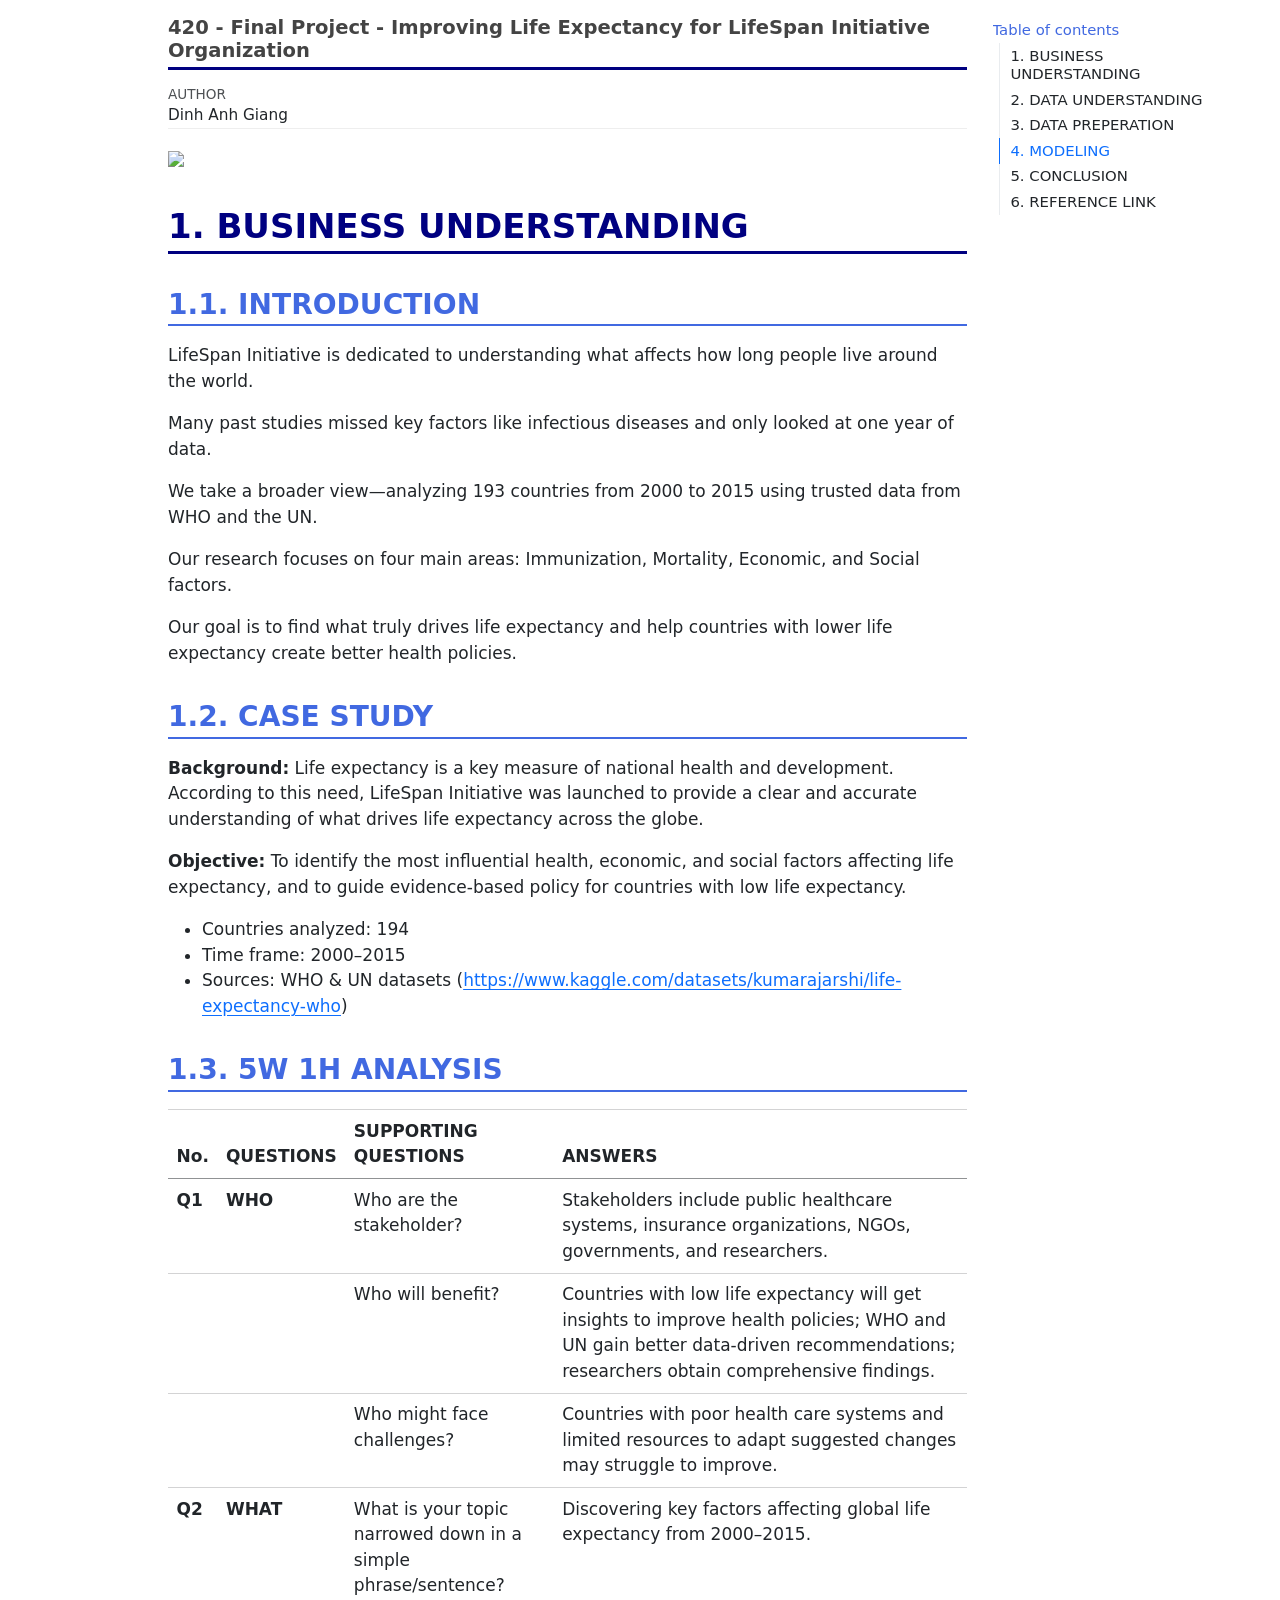
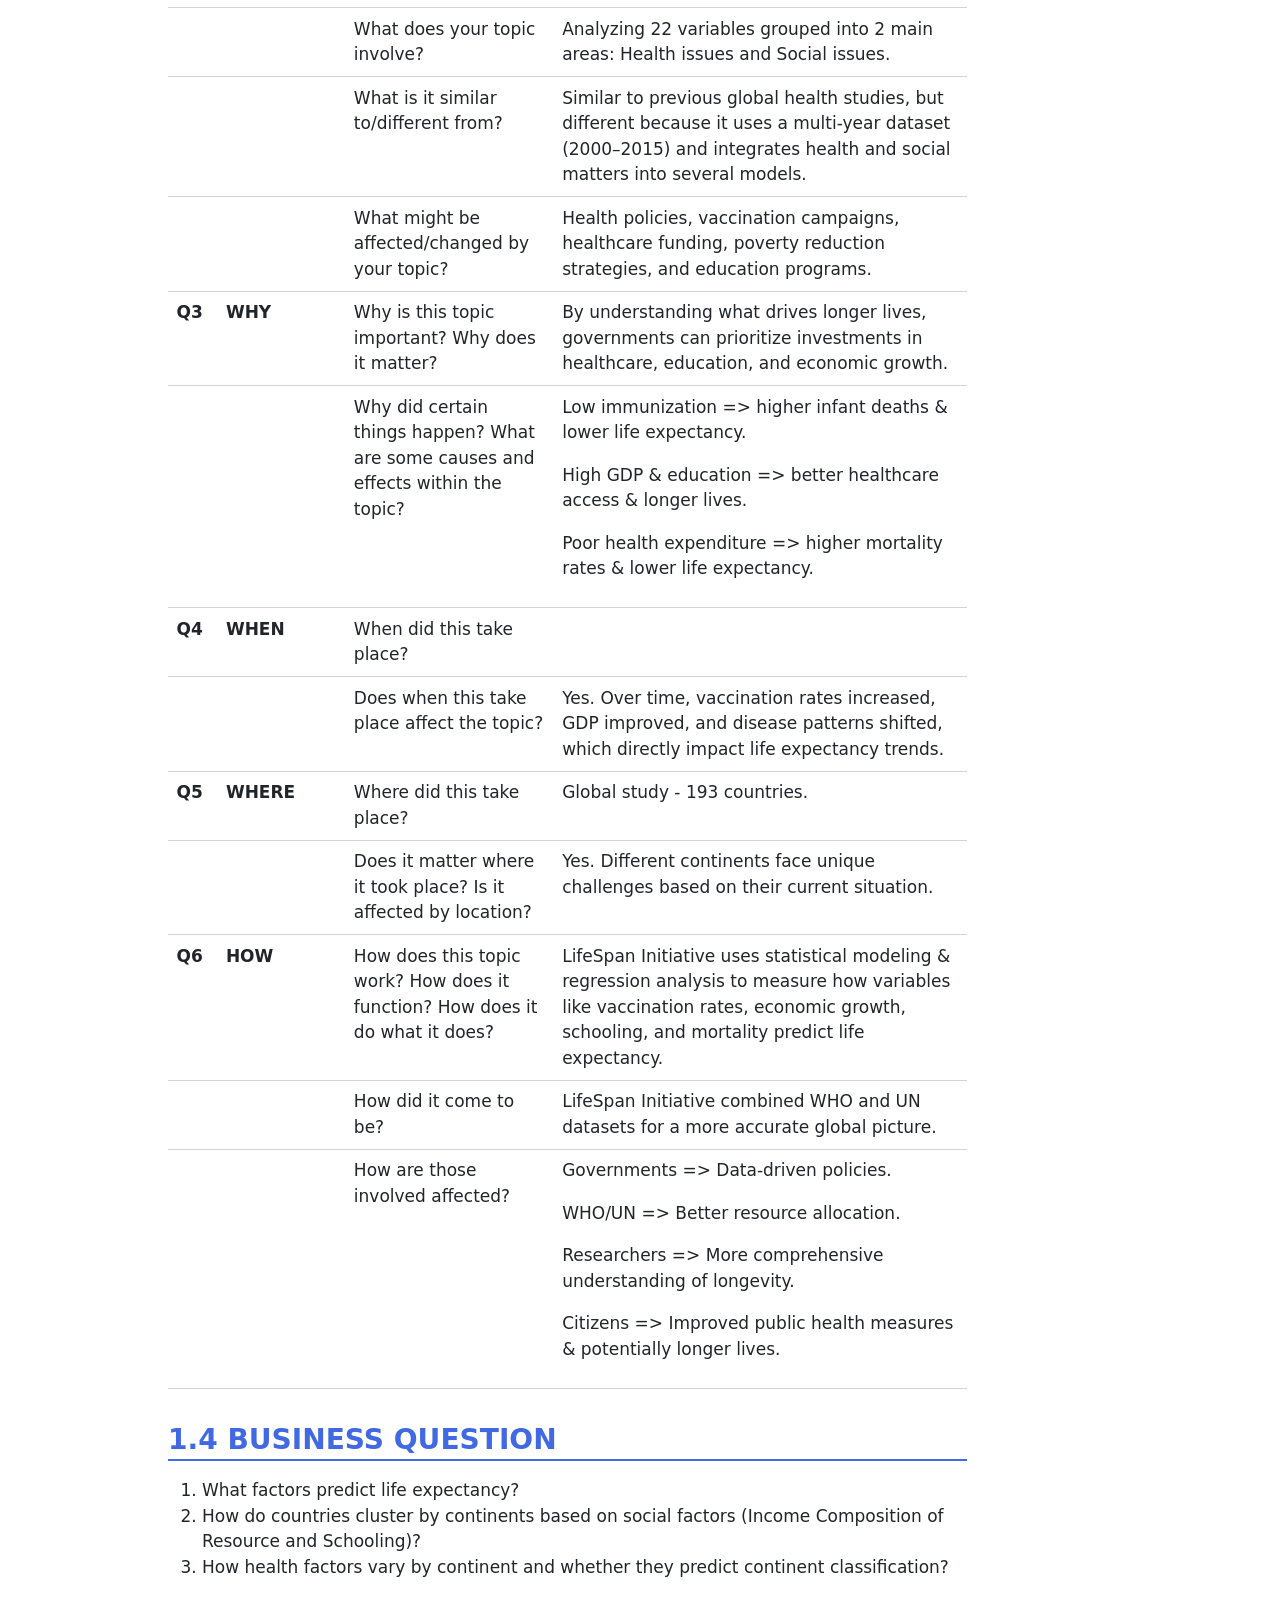
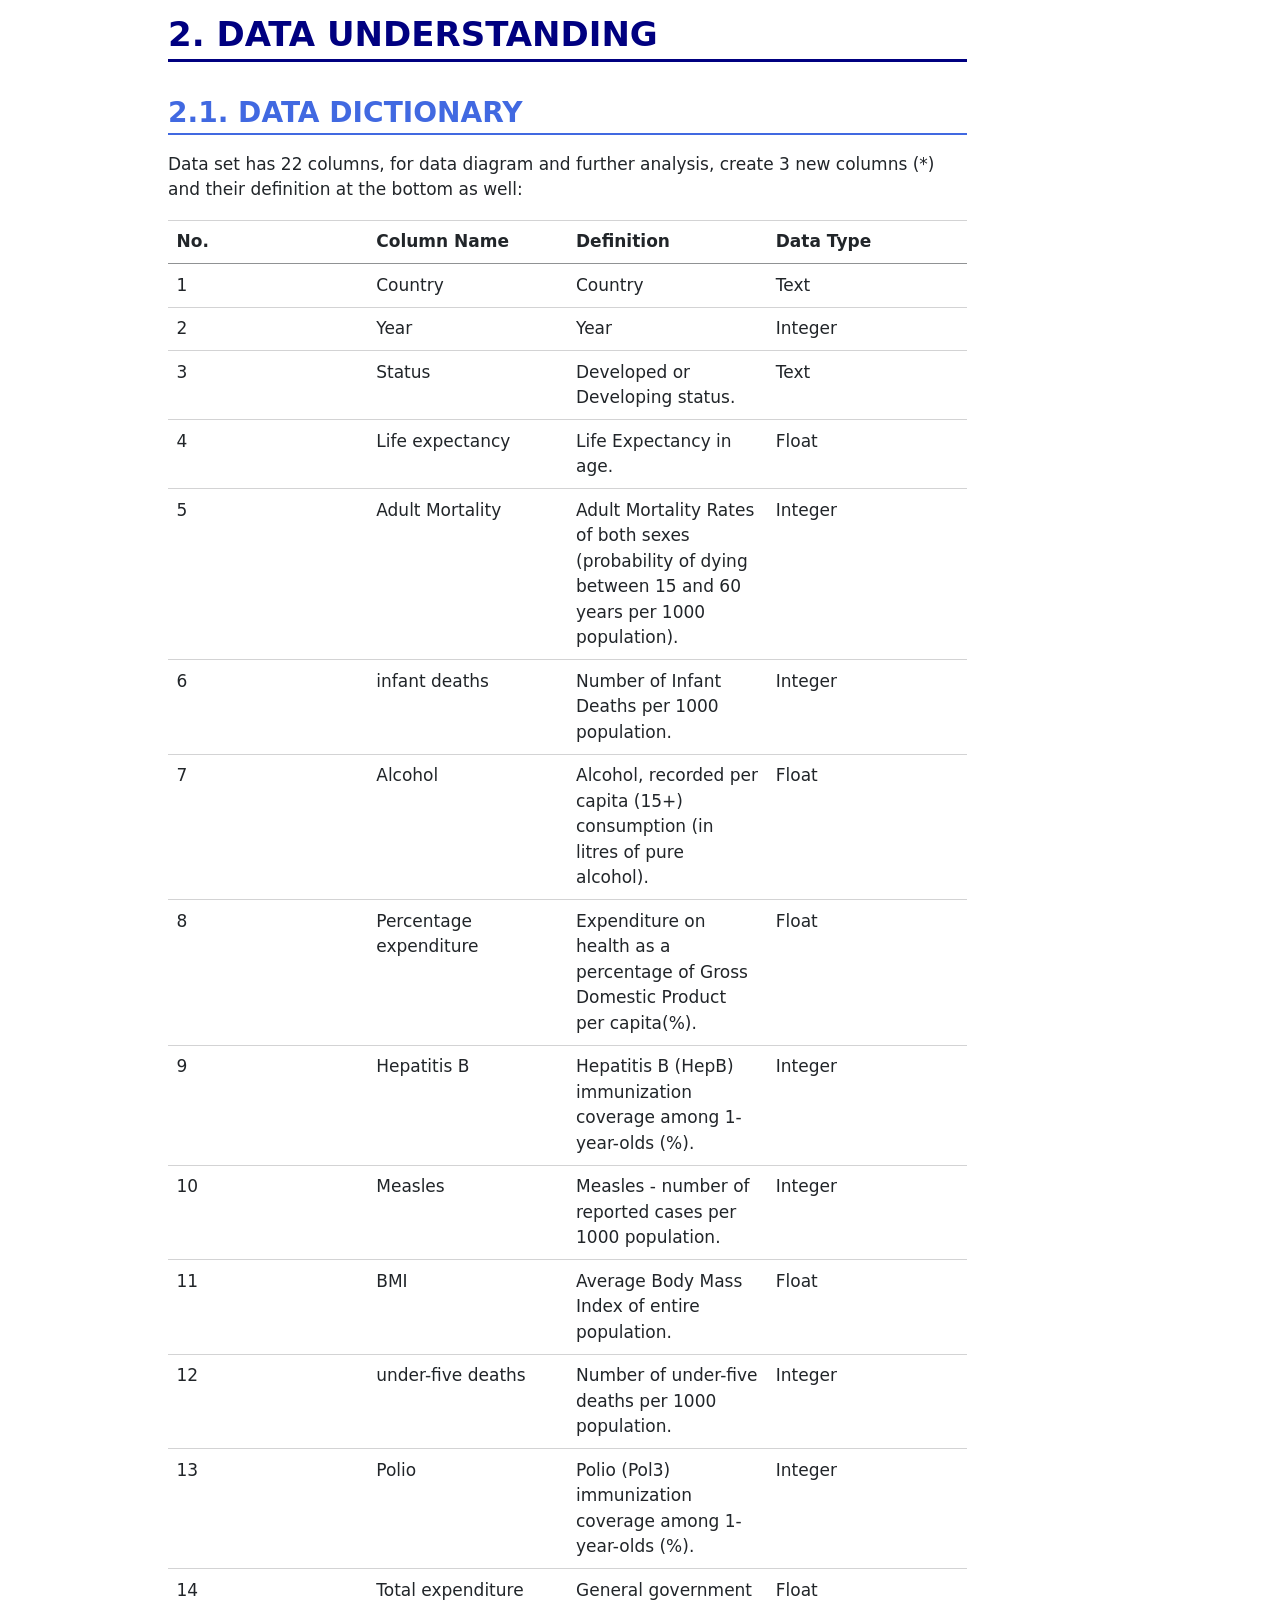
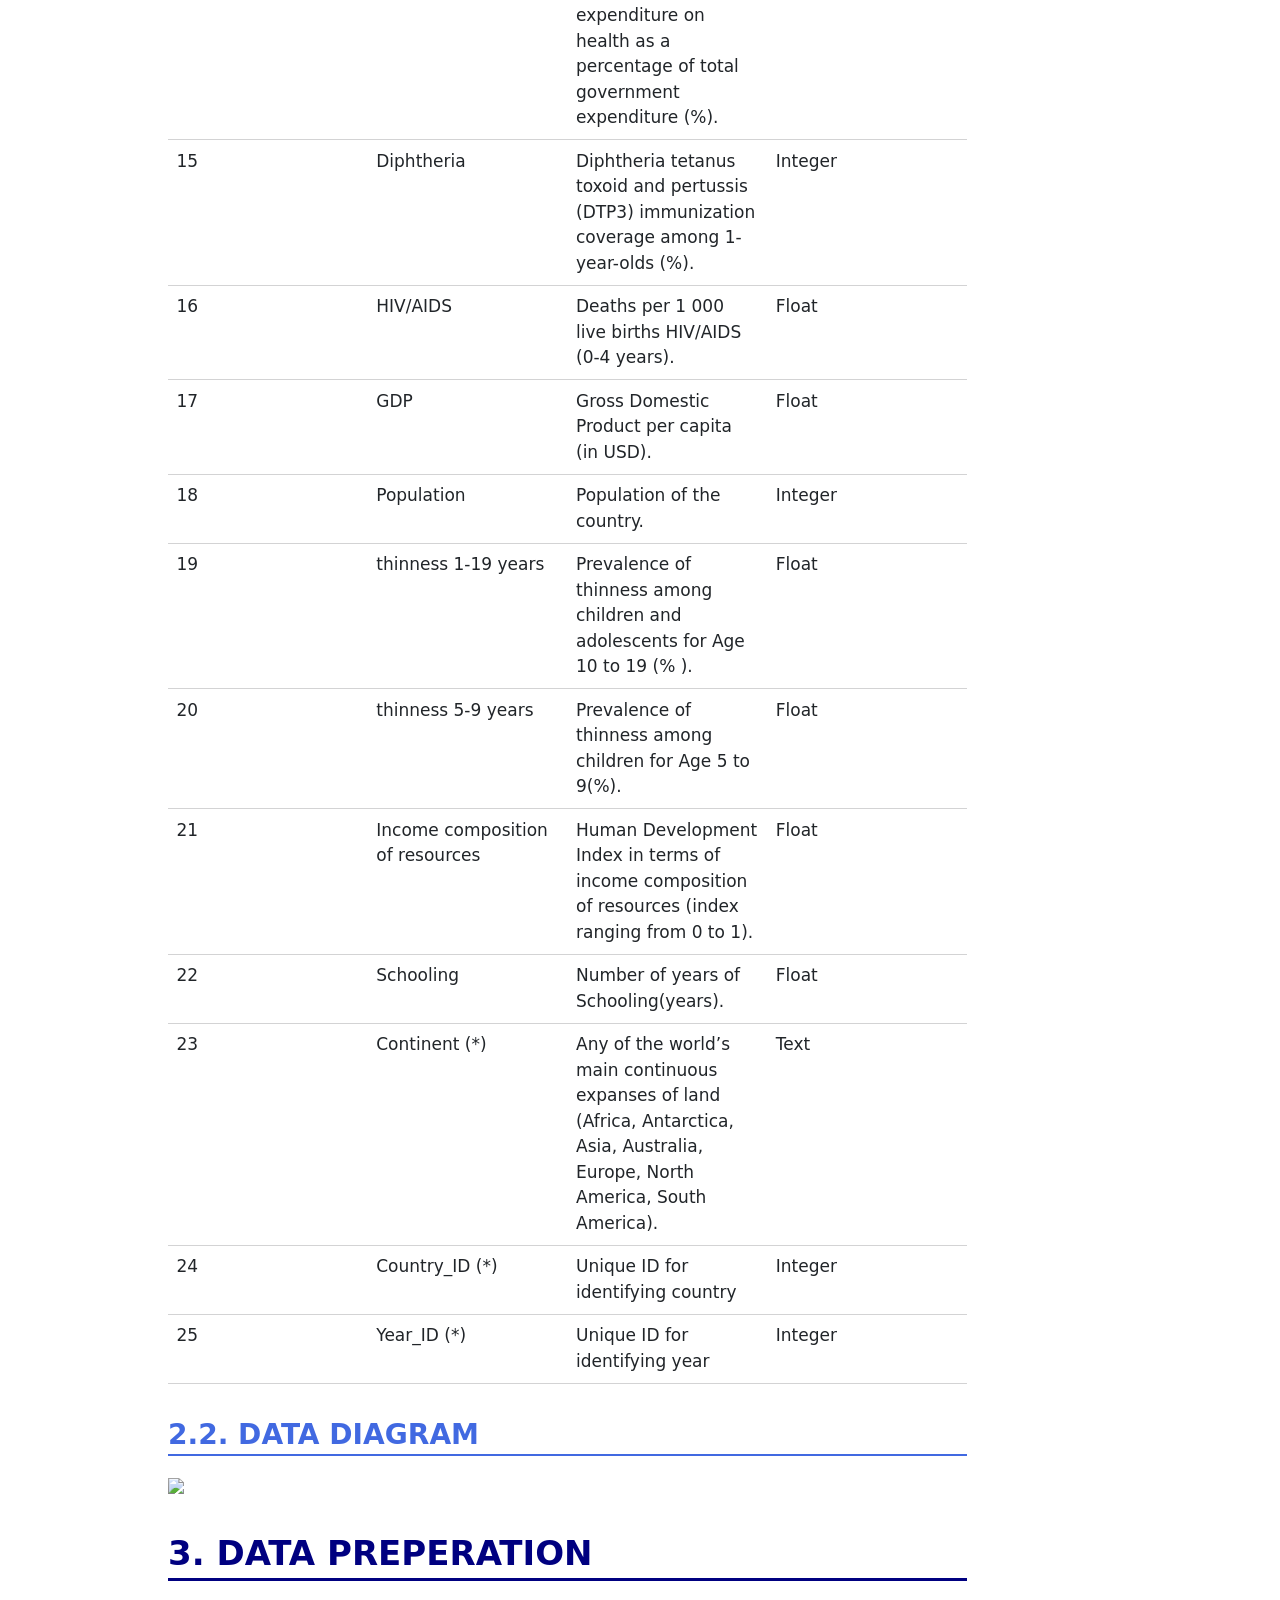
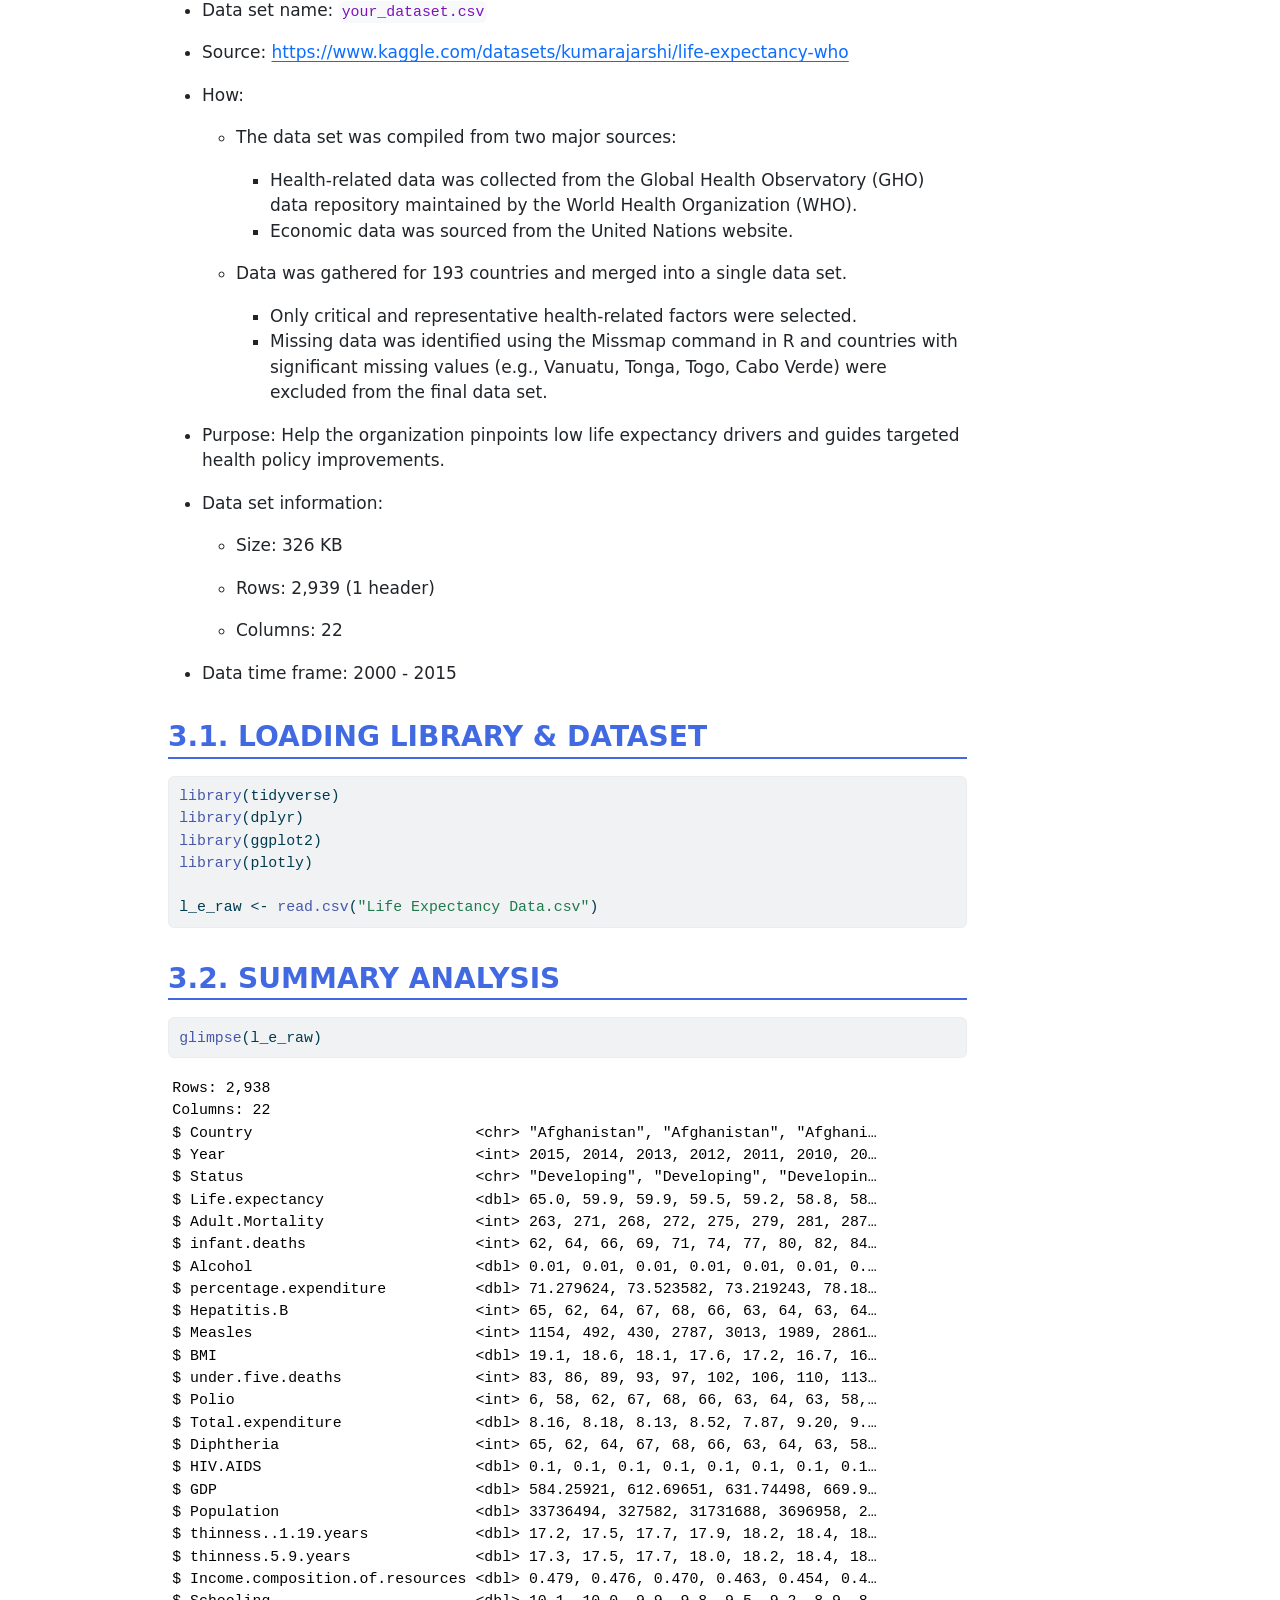
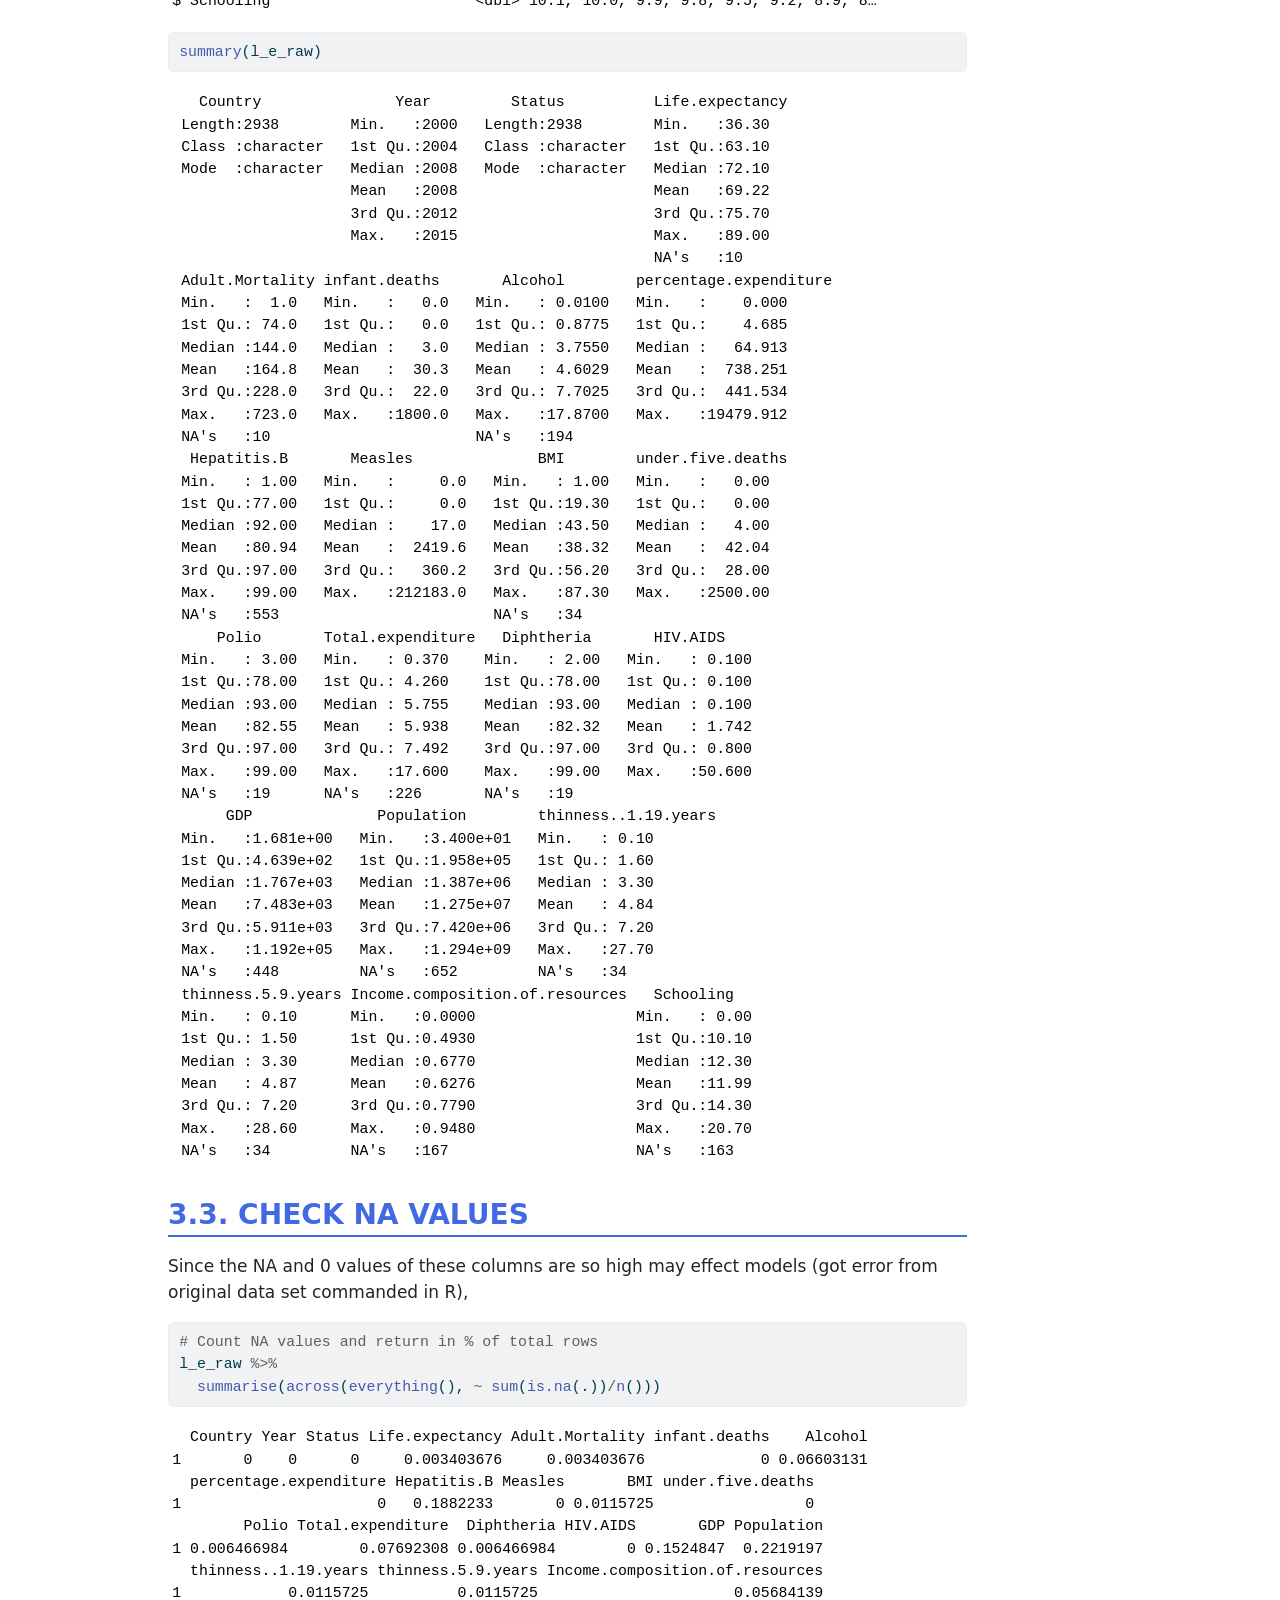
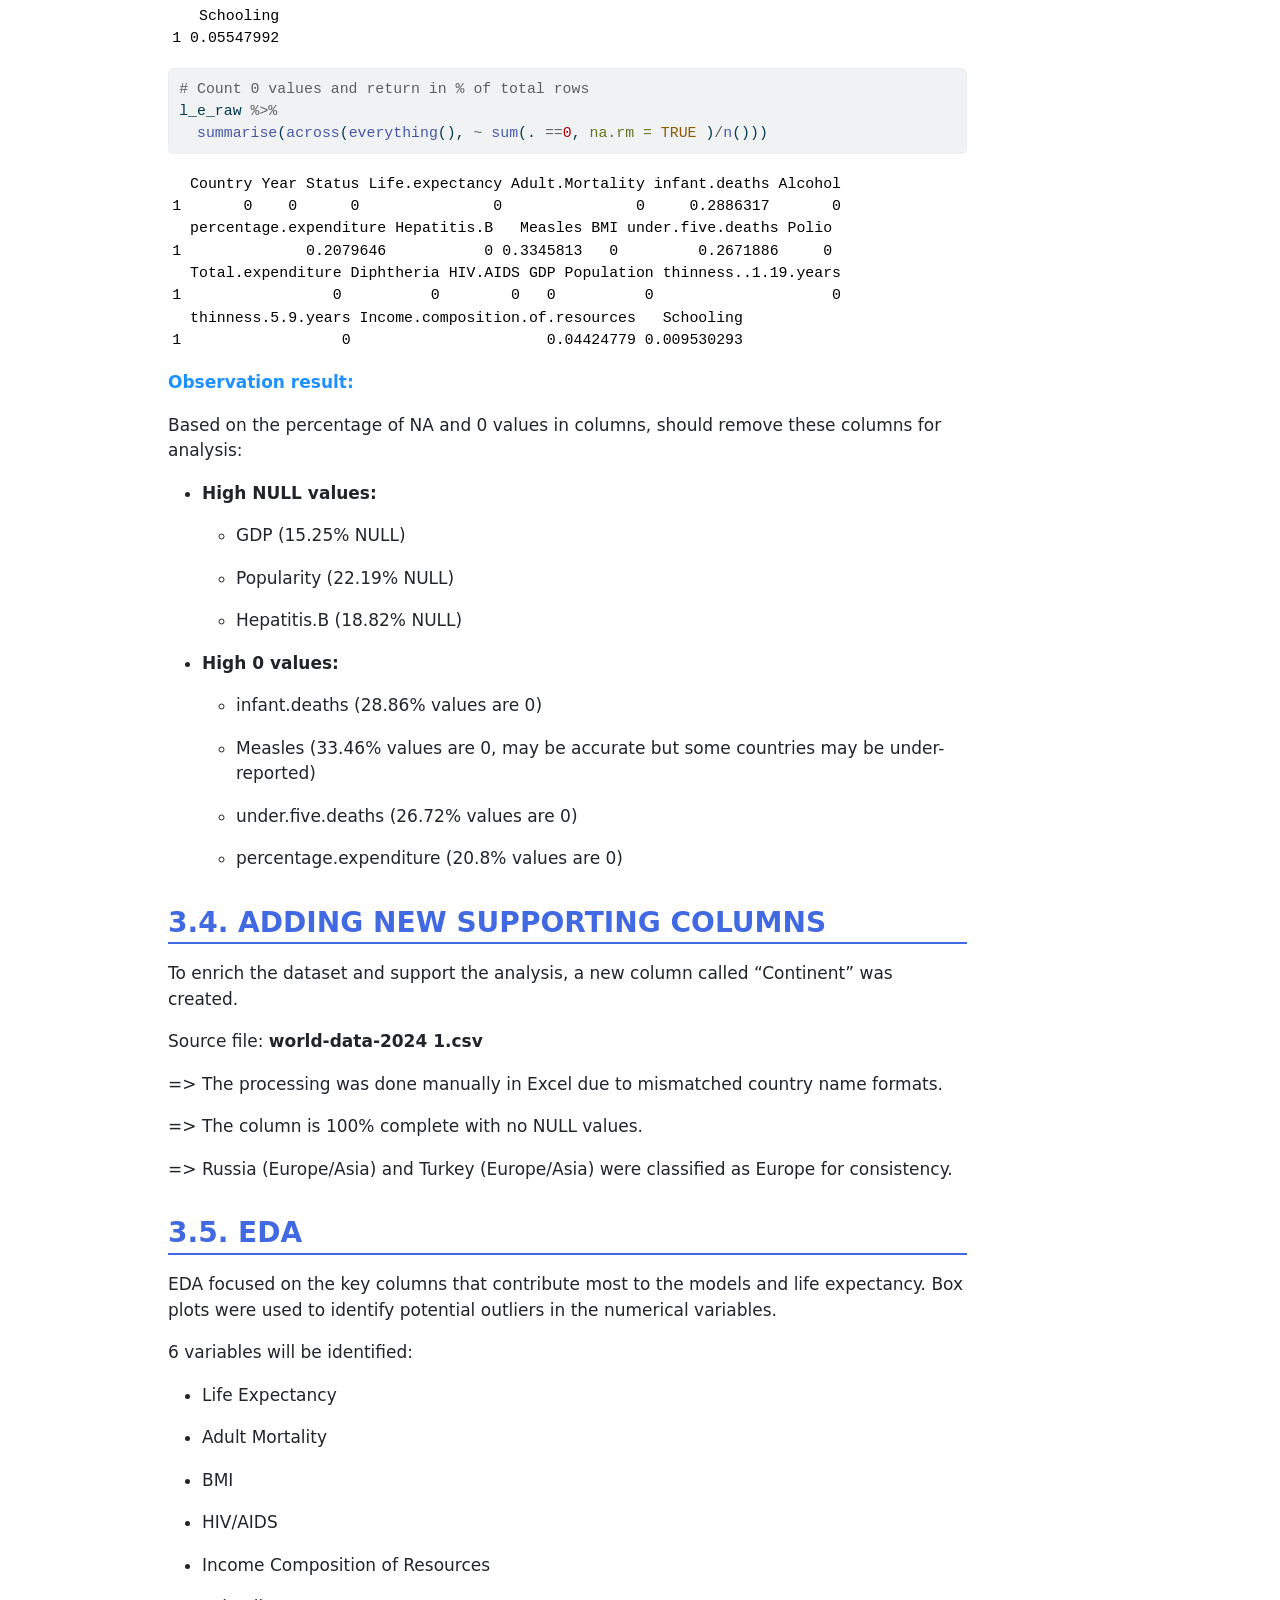
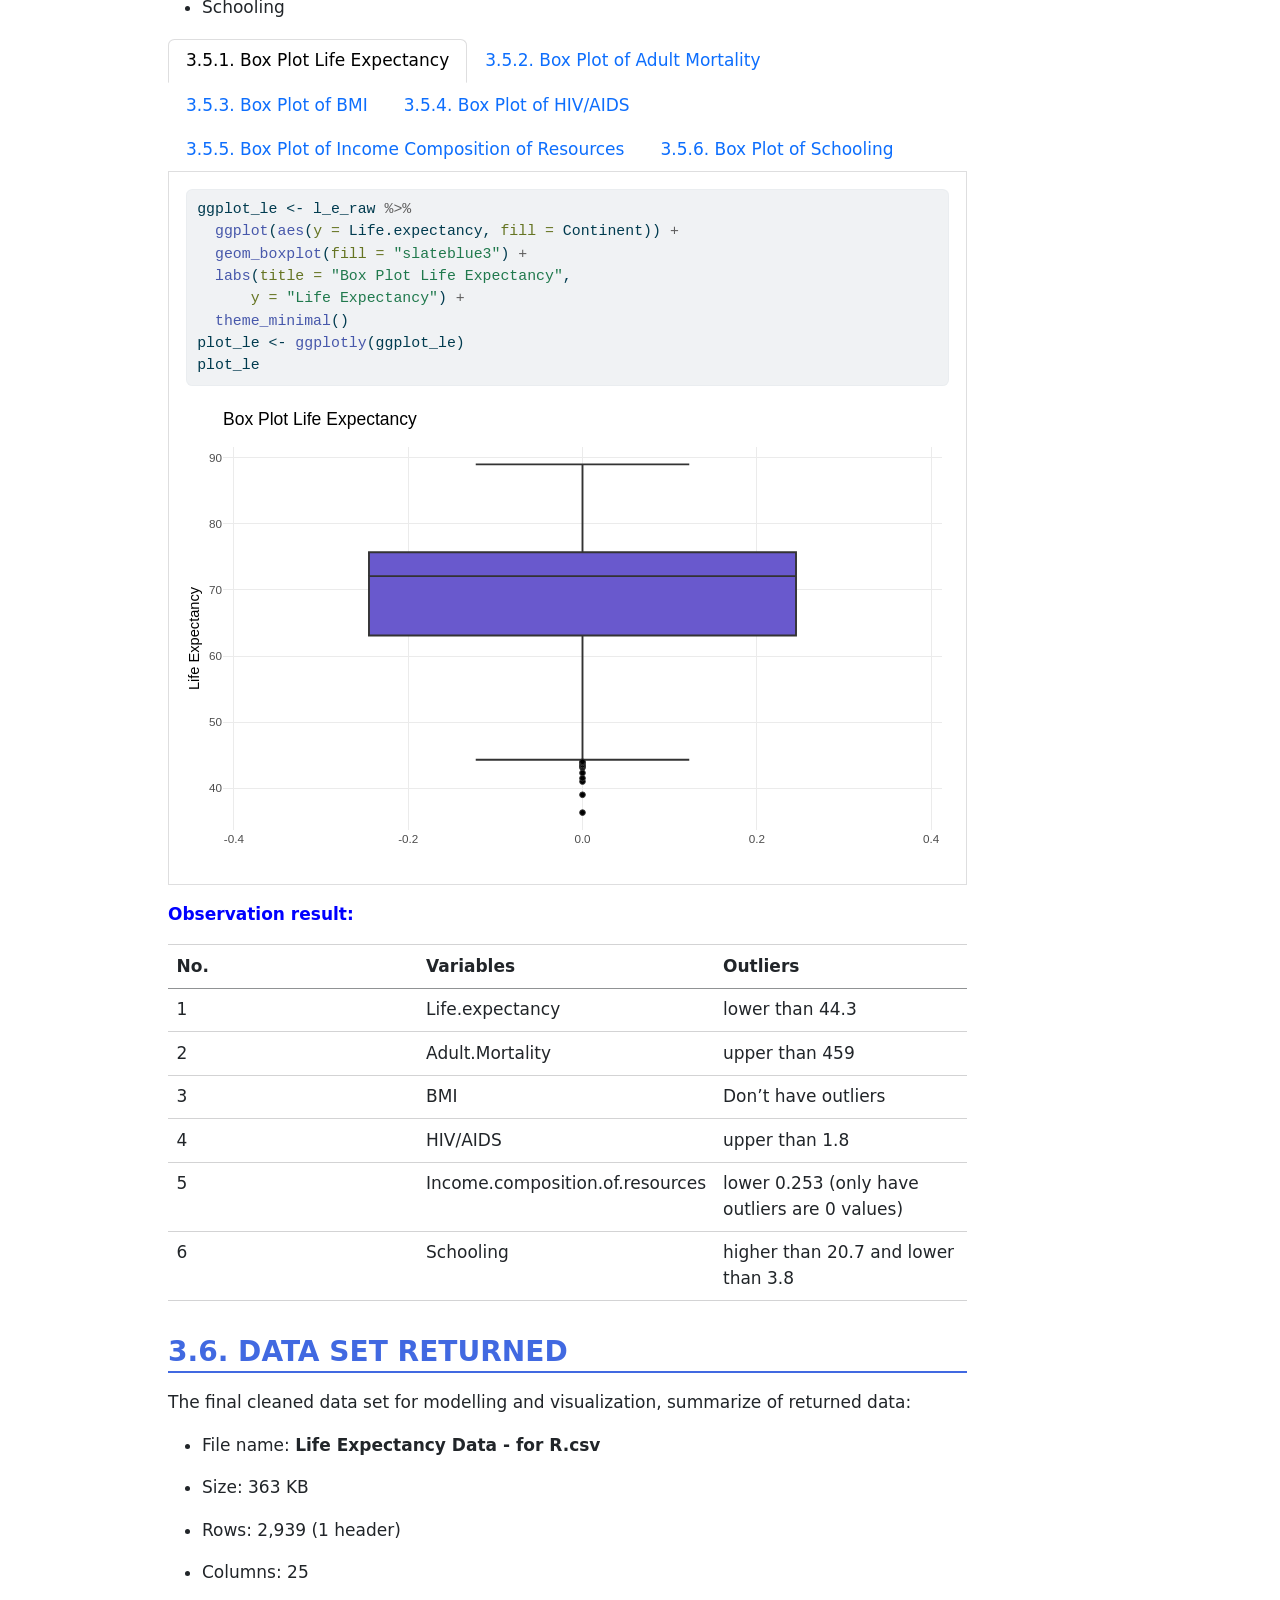
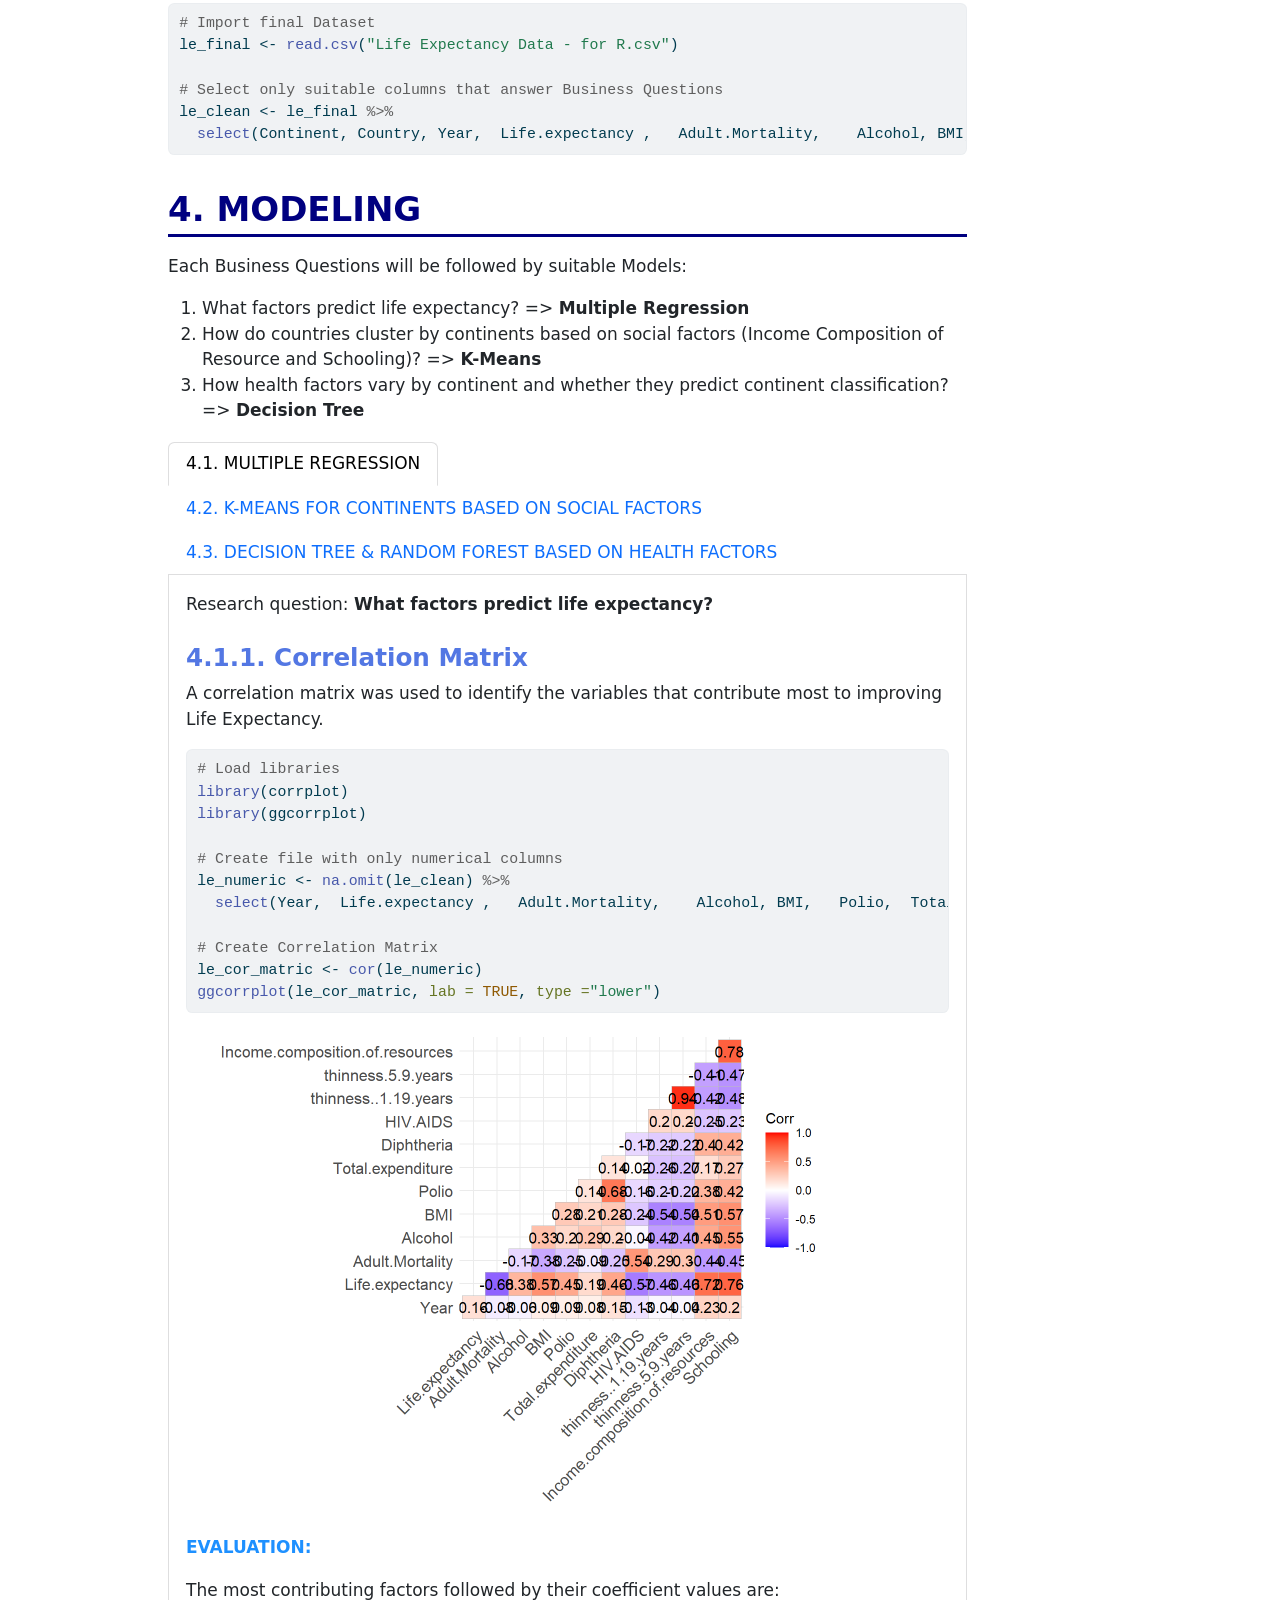
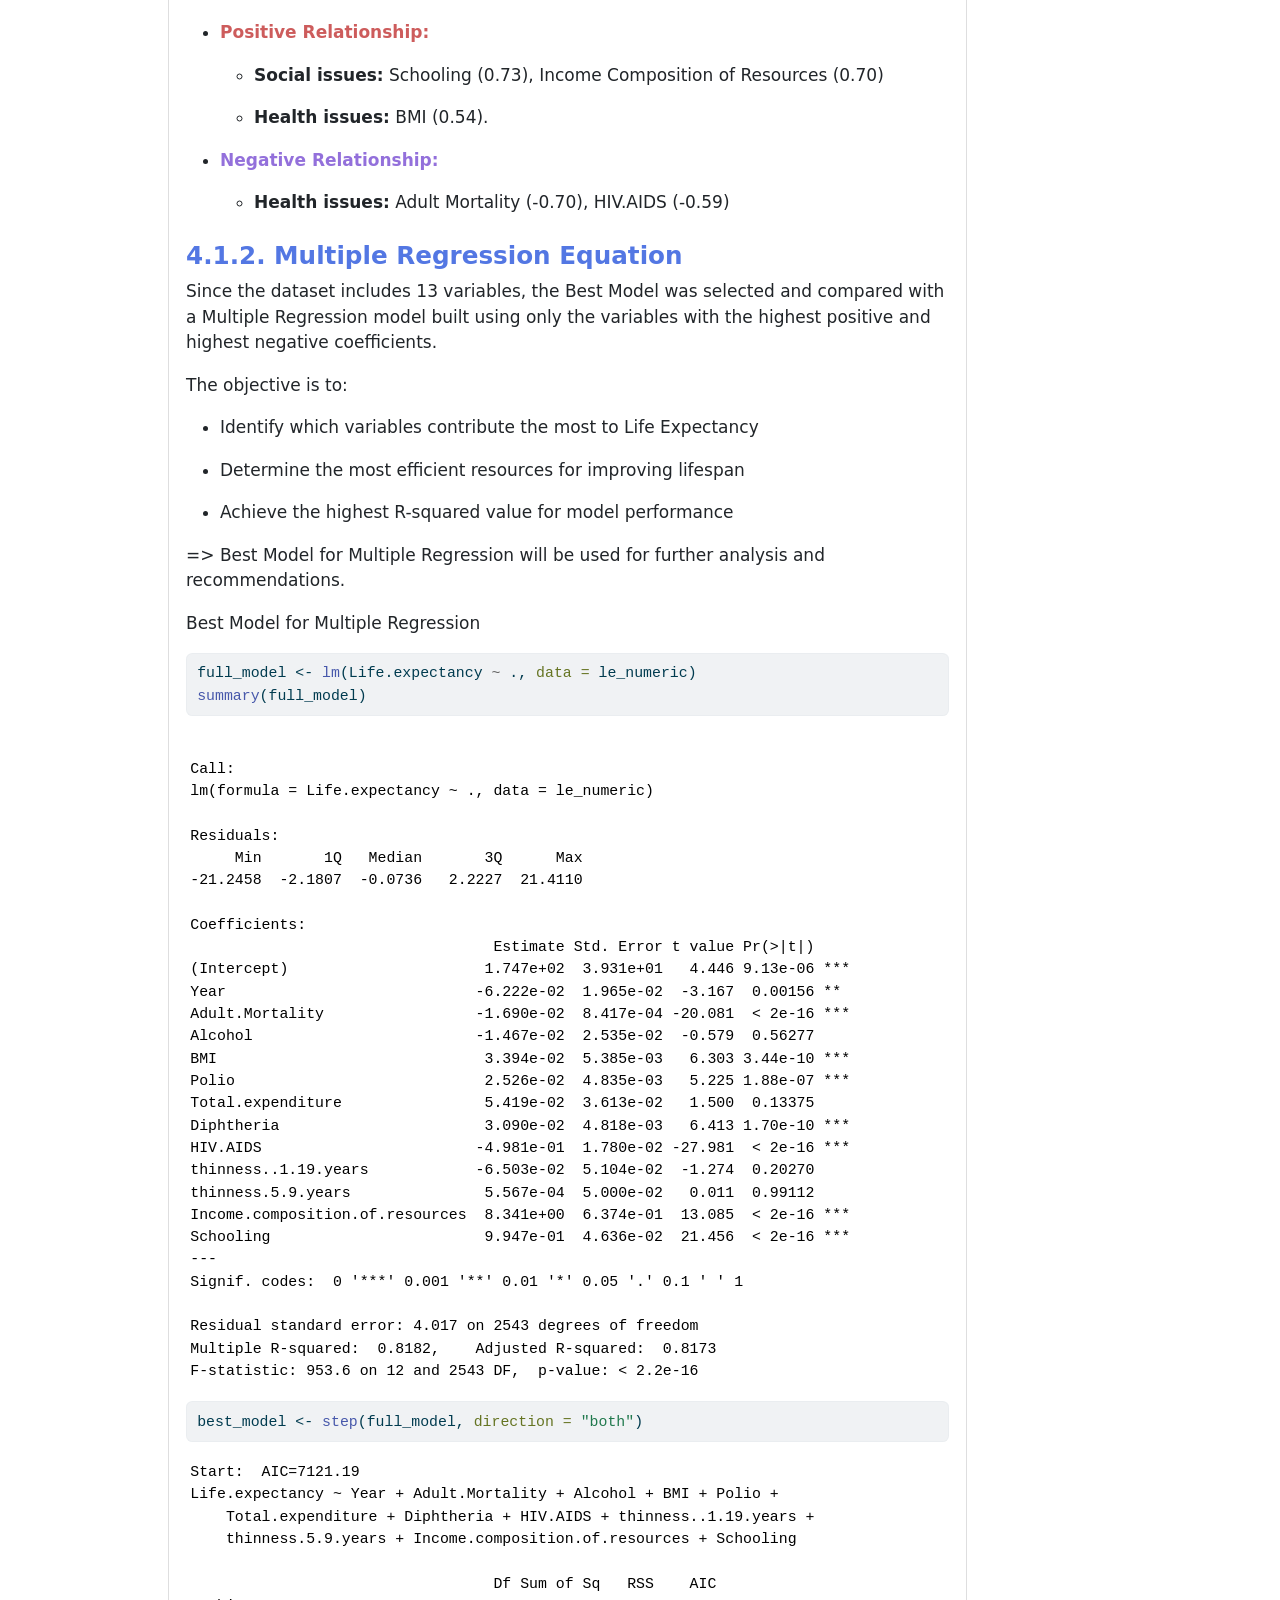
==== projects/420 - Final Project - Dinh Anh Giang.html @ 4e49929a "Add files via upload" ====
<!DOCTYPE html>
<html xmlns="http://www.w3.org/1999/xhtml" lang="en" xml:lang="en"><head>

<meta charset="utf-8">
<meta name="generator" content="quarto-1.6.42">

<meta name="viewport" content="width=device-width, initial-scale=1.0, user-scalable=yes">

<meta name="author" content="Dinh Anh Giang">

<title>420 - Final Project - Improving Life Expectancy for LifeSpan Initiative Organization</title>
<style>
code{white-space: pre-wrap;}
span.smallcaps{font-variant: small-caps;}
div.columns{display: flex; gap: min(4vw, 1.5em);}
div.column{flex: auto; overflow-x: auto;}
div.hanging-indent{margin-left: 1.5em; text-indent: -1.5em;}
ul.task-list{list-style: none;}
ul.task-list li input[type="checkbox"] {
  width: 0.8em;
  margin: 0 0.8em 0.2em -1em; /* quarto-specific, see https://github.com/quarto-dev/quarto-cli/issues/4556 */ 
  vertical-align: middle;
}
/* CSS for syntax highlighting */
pre > code.sourceCode { white-space: pre; position: relative; }
pre > code.sourceCode > span { line-height: 1.25; }
pre > code.sourceCode > span:empty { height: 1.2em; }
.sourceCode { overflow: visible; }
code.sourceCode > span { color: inherit; text-decoration: inherit; }
div.sourceCode { margin: 1em 0; }
pre.sourceCode { margin: 0; }
@media screen {
div.sourceCode { overflow: auto; }
}
@media print {
pre > code.sourceCode { white-space: pre-wrap; }
pre > code.sourceCode > span { display: inline-block; text-indent: -5em; padding-left: 5em; }
}
pre.numberSource code
  { counter-reset: source-line 0; }
pre.numberSource code > span
  { position: relative; left: -4em; counter-increment: source-line; }
pre.numberSource code > span > a:first-child::before
  { content: counter(source-line);
    position: relative; left: -1em; text-align: right; vertical-align: baseline;
    border: none; display: inline-block;
    -webkit-touch-callout: none; -webkit-user-select: none;
    -khtml-user-select: none; -moz-user-select: none;
    -ms-user-select: none; user-select: none;
    padding: 0 4px; width: 4em;
  }
pre.numberSource { margin-left: 3em;  padding-left: 4px; }
div.sourceCode
  {   }
@media screen {
pre > code.sourceCode > span > a:first-child::before { text-decoration: underline; }
}
</style>


<script src="420 - Final Project - Dinh Anh Giang_files/libs/clipboard/clipboard.min.js"></script>
<script src="420 - Final Project - Dinh Anh Giang_files/libs/quarto-html/quarto.js"></script>
<script src="420 - Final Project - Dinh Anh Giang_files/libs/quarto-html/popper.min.js"></script>
<script src="420 - Final Project - Dinh Anh Giang_files/libs/quarto-html/tippy.umd.min.js"></script>
<script src="420 - Final Project - Dinh Anh Giang_files/libs/quarto-html/anchor.min.js"></script>
<link href="420 - Final Project - Dinh Anh Giang_files/libs/quarto-html/tippy.css" rel="stylesheet">
<link href="420 - Final Project - Dinh Anh Giang_files/libs/quarto-html/quarto-syntax-highlighting-2f5df379a58b258e96c21c0638c20c03.css" rel="stylesheet" id="quarto-text-highlighting-styles">
<script src="420 - Final Project - Dinh Anh Giang_files/libs/bootstrap/bootstrap.min.js"></script>
<link href="420 - Final Project - Dinh Anh Giang_files/libs/bootstrap/bootstrap-icons.css" rel="stylesheet">
<link href="420 - Final Project - Dinh Anh Giang_files/libs/bootstrap/bootstrap-1bc8a17f135ab3d594c857e9f48e611b.min.css" rel="stylesheet" append-hash="true" id="quarto-bootstrap" data-mode="light">
<link href="420 - Final Project - Dinh Anh Giang_files/libs/htmltools-fill-0.5.8.1/fill.css" rel="stylesheet">

<script src="420 - Final Project - Dinh Anh Giang_files/libs/htmlwidgets-1.6.4/htmlwidgets.js"></script>

<script src="420 - Final Project - Dinh Anh Giang_files/libs/plotly-binding-4.10.4/plotly.js"></script>

<script src="420 - Final Project - Dinh Anh Giang_files/libs/typedarray-0.1/typedarray.min.js"></script>

<script src="420 - Final Project - Dinh Anh Giang_files/libs/jquery-3.5.1/jquery.min.js"></script>

<link href="420 - Final Project - Dinh Anh Giang_files/libs/crosstalk-1.2.1/css/crosstalk.min.css" rel="stylesheet">

<script src="420 - Final Project - Dinh Anh Giang_files/libs/crosstalk-1.2.1/js/crosstalk.min.js"></script>

<link href="420 - Final Project - Dinh Anh Giang_files/libs/plotly-htmlwidgets-css-2.11.1/plotly-htmlwidgets.css" rel="stylesheet">

<script src="420 - Final Project - Dinh Anh Giang_files/libs/plotly-main-2.11.1/plotly-latest.min.js"></script>

<style>
  /* Make the title area subtle */
  .quarto-title-block { margin-bottom: .6rem; border-bottom: 1px solid #eee; }
  .quarto-title-block .title { font-size: 1.15rem; font-weight: 600; color: #444; }
  .quarto-title-block .author { font-size: .95rem; color: #666; }
  .quarto-title-block .subtitle { font-size: .95rem; color: #777; }
</style>


</head>

<body>

<div id="quarto-content" class="page-columns page-rows-contents page-layout-article">
<div id="quarto-margin-sidebar" class="sidebar margin-sidebar">
  <nav id="TOC" role="doc-toc" class="toc-active">
    <h2 id="toc-title">Table of contents</h2>
   
  <ul>
  <li><a href="#business-understanding" id="toc-business-understanding" class="nav-link active" data-scroll-target="#business-understanding">1. BUSINESS UNDERSTANDING</a>
  <ul class="collapse">
  <li><a href="#introduction" id="toc-introduction" class="nav-link" data-scroll-target="#introduction">1.1. INTRODUCTION</a></li>
  <li><a href="#case-study" id="toc-case-study" class="nav-link" data-scroll-target="#case-study">1.2. CASE STUDY</a></li>
  <li><a href="#w-1h-analysis" id="toc-w-1h-analysis" class="nav-link" data-scroll-target="#w-1h-analysis">1.3. 5W 1H ANALYSIS</a></li>
  <li><a href="#business-question" id="toc-business-question" class="nav-link" data-scroll-target="#business-question">1.4 BUSINESS QUESTION</a></li>
  </ul></li>
  <li><a href="#data-understanding" id="toc-data-understanding" class="nav-link" data-scroll-target="#data-understanding">2. DATA UNDERSTANDING</a>
  <ul class="collapse">
  <li><a href="#data-dictionary" id="toc-data-dictionary" class="nav-link" data-scroll-target="#data-dictionary">2.1. DATA DICTIONARY</a></li>
  <li><a href="#data-diagram" id="toc-data-diagram" class="nav-link" data-scroll-target="#data-diagram">2.2. DATA DIAGRAM</a></li>
  </ul></li>
  <li><a href="#data-preperation" id="toc-data-preperation" class="nav-link" data-scroll-target="#data-preperation">3. DATA PREPERATION</a>
  <ul class="collapse">
  <li><a href="#loading-library-dataset" id="toc-loading-library-dataset" class="nav-link" data-scroll-target="#loading-library-dataset">3.1. LOADING LIBRARY &amp; DATASET</a></li>
  <li><a href="#summary-analysis" id="toc-summary-analysis" class="nav-link" data-scroll-target="#summary-analysis">3.2. SUMMARY ANALYSIS</a></li>
  <li><a href="#check-na-values" id="toc-check-na-values" class="nav-link" data-scroll-target="#check-na-values">3.3. CHECK NA VALUES</a></li>
  <li><a href="#adding-new-supporting-columns" id="toc-adding-new-supporting-columns" class="nav-link" data-scroll-target="#adding-new-supporting-columns">3.4. ADDING NEW SUPPORTING COLUMNS</a></li>
  <li><a href="#eda" id="toc-eda" class="nav-link" data-scroll-target="#eda">3.5. EDA</a></li>
  <li><a href="#data-set-returned" id="toc-data-set-returned" class="nav-link" data-scroll-target="#data-set-returned">3.6. DATA SET RETURNED</a></li>
  </ul></li>
  <li><a href="#modeling" id="toc-modeling" class="nav-link" data-scroll-target="#modeling">4. MODELING</a></li>
  <li><a href="#conclusion" id="toc-conclusion" class="nav-link" data-scroll-target="#conclusion">5. CONCLUSION</a></li>
  <li><a href="#reference-link" id="toc-reference-link" class="nav-link" data-scroll-target="#reference-link">6. REFERENCE LINK</a></li>
  </ul>
</nav>
</div>
<main class="content" id="quarto-document-content">

<header id="title-block-header" class="quarto-title-block default">
<div class="quarto-title">
<h1 class="title">420 - Final Project - Improving Life Expectancy for LifeSpan Initiative Organization</h1>
</div>



<div class="quarto-title-meta">

    <div>
    <div class="quarto-title-meta-heading">Author</div>
    <div class="quarto-title-meta-contents">
             <p>Dinh Anh Giang </p>
          </div>
  </div>
    
  
    
  </div>
  


</header>


<style>
h1 {
  color: navy;
  border-bottom: 3px solid navy;
  padding-bottom: 4px;
}
h2 {
  color: royalblue;
  border-bottom: 2px solid royalblue;
  padding-bottom: 3px;
}
h3 {
  color: royalblue;
}
</style>
<p><img src="https://i.ibb.co/srRZmPR/Logo.png" class="img-fluid" width="442"></p>
<section id="business-understanding" class="level1">
<h1>1. BUSINESS UNDERSTANDING</h1>
<section id="introduction" class="level2">
<h2 class="anchored" data-anchor-id="introduction">1.1. INTRODUCTION</h2>
<p>LifeSpan Initiative is dedicated to understanding what affects how long people live around the world.</p>
<p>Many past studies missed key factors like infectious diseases and only looked at one year of data.</p>
<p>We take a broader view—analyzing 193 countries from 2000 to 2015 using trusted data from WHO and the UN.</p>
<p>Our research focuses on four main areas: Immunization, Mortality, Economic, and Social factors.</p>
<p>Our goal is to find what truly drives life expectancy and help countries with lower life expectancy create better health policies.</p>
</section>
<section id="case-study" class="level2">
<h2 class="anchored" data-anchor-id="case-study">1.2. CASE STUDY</h2>
<p><strong>Background:</strong> Life expectancy is a key measure of national health and development. According to this need, LifeSpan Initiative was launched to provide a clear and accurate understanding of what drives life expectancy across the globe.</p>
<p><strong>Objective:</strong> To identify the most influential health, economic, and social factors affecting life expectancy, and to guide evidence-based policy for countries with low life expectancy.</p>
<ul>
<li>Countries analyzed: 194</li>
<li>Time frame: 2000–2015</li>
<li>Sources: WHO &amp; UN datasets (<a href="https://www.kaggle.com/datasets/kumarajarshi/life-expectancy-who" class="uri">https://www.kaggle.com/datasets/kumarajarshi/life-expectancy-who</a>)</li>
</ul>
</section>
<section id="w-1h-analysis" class="level2">
<h2 class="anchored" data-anchor-id="w-1h-analysis">1.3. 5W 1H ANALYSIS</h2>
<table class="caption-top table">
<colgroup>
<col style="width: 3%">
<col style="width: 4%">
<col style="width: 28%">
<col style="width: 63%">
</colgroup>
<thead>
<tr class="header">
<th>No.</th>
<th>QUESTIONS</th>
<th>SUPPORTING QUESTIONS</th>
<th>ANSWERS</th>
</tr>
</thead>
<tbody>
<tr class="odd">
<td><strong>Q1</strong></td>
<td><strong>WHO</strong></td>
<td>Who are the stakeholder?</td>
<td>Stakeholders include public healthcare systems, insurance organizations, NGOs, governments, and researchers.</td>
</tr>
<tr class="even">
<td></td>
<td></td>
<td>Who will benefit?</td>
<td>Countries with low life expectancy will get insights to improve health policies; WHO and UN gain better data-driven recommendations; researchers obtain comprehensive findings.</td>
</tr>
<tr class="odd">
<td></td>
<td></td>
<td>Who might face challenges?</td>
<td>Countries with poor health care systems and limited resources to adapt suggested changes may struggle to improve.</td>
</tr>
<tr class="even">
<td><strong>Q2</strong></td>
<td><strong>WHAT</strong></td>
<td>What is your topic narrowed down in a simple phrase/sentence?</td>
<td>Discovering key factors affecting global life expectancy from 2000–2015.</td>
</tr>
<tr class="odd">
<td></td>
<td></td>
<td>What does your topic involve?</td>
<td>Analyzing 22 variables grouped into 2 main areas: Health issues and Social issues.</td>
</tr>
<tr class="even">
<td></td>
<td></td>
<td>What is it similar to/different from?</td>
<td>Similar to previous global health studies, but different because it uses a multi-year dataset (2000–2015) and integrates health and social matters into several models.</td>
</tr>
<tr class="odd">
<td></td>
<td></td>
<td>What might be affected/changed by your topic?</td>
<td>Health policies, vaccination campaigns, healthcare funding, poverty reduction strategies, and education programs.</td>
</tr>
<tr class="even">
<td><strong>Q3</strong></td>
<td><strong>WHY</strong></td>
<td>Why is this topic important? Why does it matter?</td>
<td>By understanding what drives longer lives, governments can prioritize investments in healthcare, education, and economic growth.</td>
</tr>
<tr class="odd">
<td></td>
<td></td>
<td>Why did certain things happen? What are some causes and effects within the topic?</td>
<td><p>Low immunization =&gt; higher infant deaths &amp; lower life expectancy.</p>
<p>High GDP &amp; education =&gt; better healthcare access &amp; longer lives.</p>
<p>Poor health expenditure =&gt; higher mortality rates &amp; lower life expectancy.</p></td>
</tr>
<tr class="even">
<td><strong>Q4</strong></td>
<td><strong>WHEN</strong></td>
<td>When did this take place?</td>
<td></td>
</tr>
<tr class="odd">
<td></td>
<td></td>
<td>Does when this take place affect the topic?</td>
<td>Yes. Over time, vaccination rates increased, GDP improved, and disease patterns shifted, which directly impact life expectancy trends.</td>
</tr>
<tr class="even">
<td><strong>Q5</strong></td>
<td><strong>WHERE</strong></td>
<td>Where did this take place?</td>
<td>Global study - 193 countries.</td>
</tr>
<tr class="odd">
<td></td>
<td></td>
<td>Does it matter where it took place? Is it affected by location?</td>
<td>Yes. Different continents face unique challenges based on their current situation.</td>
</tr>
<tr class="even">
<td><strong>Q6</strong></td>
<td><strong>HOW</strong></td>
<td>How does this topic work? How does it function? How does it do what it does?</td>
<td>LifeSpan Initiative uses statistical modeling &amp; regression analysis to measure how variables like vaccination rates, economic growth, schooling, and mortality predict life expectancy.</td>
</tr>
<tr class="odd">
<td></td>
<td></td>
<td>How did it come to be?</td>
<td>LifeSpan Initiative combined WHO and UN datasets for a more accurate global picture.</td>
</tr>
<tr class="even">
<td></td>
<td></td>
<td>How are those involved affected?</td>
<td><p>Governments =&gt; Data-driven policies.</p>
<p>WHO/UN =&gt; Better resource allocation.</p>
<p>Researchers =&gt; More comprehensive understanding of longevity.</p>
<p>Citizens =&gt; Improved public health measures &amp; potentially longer lives.</p></td>
</tr>
</tbody>
</table>
</section>
<section id="business-question" class="level2">
<h2 class="anchored" data-anchor-id="business-question">1.4 BUSINESS QUESTION</h2>
<ol type="1">
<li>What factors predict life expectancy?</li>
<li>How do countries cluster by continents based on social factors (Income Composition of Resource and Schooling)?</li>
<li>How health factors vary by continent and whether they predict continent classification?</li>
</ol>
</section>
</section>
<section id="data-understanding" class="level1">
<h1>2. DATA UNDERSTANDING</h1>
<section id="data-dictionary" class="level2">
<h2 class="anchored" data-anchor-id="data-dictionary">2.1. DATA DICTIONARY</h2>
<p>Data set has 22 columns, for data diagram and further analysis, create 3 new columns (*) and their definition at the bottom as well:</p>
<table class="caption-top table">
<colgroup>
<col style="width: 25%">
<col style="width: 25%">
<col style="width: 25%">
<col style="width: 25%">
</colgroup>
<thead>
<tr class="header">
<th>No.</th>
<th>Column Name</th>
<th>Definition</th>
<th>Data Type</th>
</tr>
</thead>
<tbody>
<tr class="odd">
<td>1</td>
<td>Country</td>
<td>Country</td>
<td>Text</td>
</tr>
<tr class="even">
<td>2</td>
<td>Year</td>
<td>Year</td>
<td>Integer</td>
</tr>
<tr class="odd">
<td>3</td>
<td>Status</td>
<td>Developed or Developing status.</td>
<td>Text</td>
</tr>
<tr class="even">
<td>4</td>
<td>Life expectancy</td>
<td>Life Expectancy in age.</td>
<td>Float</td>
</tr>
<tr class="odd">
<td>5</td>
<td>Adult Mortality</td>
<td>Adult Mortality Rates of both sexes (probability of dying between 15 and 60 years per 1000 population).</td>
<td>Integer</td>
</tr>
<tr class="even">
<td>6</td>
<td>infant deaths</td>
<td>Number of Infant Deaths per 1000 population.</td>
<td>Integer</td>
</tr>
<tr class="odd">
<td>7</td>
<td>Alcohol</td>
<td>Alcohol, recorded per capita (15+) consumption (in litres of pure alcohol).</td>
<td>Float</td>
</tr>
<tr class="even">
<td>8</td>
<td>Percentage expenditure</td>
<td>Expenditure on health as a percentage of Gross Domestic Product per capita(%).</td>
<td>Float</td>
</tr>
<tr class="odd">
<td>9</td>
<td>Hepatitis B</td>
<td>Hepatitis B (HepB) immunization coverage among 1-year-olds (%).</td>
<td>Integer</td>
</tr>
<tr class="even">
<td>10</td>
<td>Measles</td>
<td>Measles - number of reported cases per 1000 population.</td>
<td>Integer</td>
</tr>
<tr class="odd">
<td>11</td>
<td>BMI</td>
<td>Average Body Mass Index of entire population.</td>
<td>Float</td>
</tr>
<tr class="even">
<td>12</td>
<td>under-five deaths</td>
<td>Number of under-five deaths per 1000 population.</td>
<td>Integer</td>
</tr>
<tr class="odd">
<td>13</td>
<td>Polio</td>
<td>Polio (Pol3) immunization coverage among 1-year-olds (%).</td>
<td>Integer</td>
</tr>
<tr class="even">
<td>14</td>
<td>Total expenditure</td>
<td>General government expenditure on health as a percentage of total government expenditure (%).</td>
<td>Float</td>
</tr>
<tr class="odd">
<td>15</td>
<td>Diphtheria</td>
<td>Diphtheria tetanus toxoid and pertussis (DTP3) immunization coverage among 1-year-olds (%).</td>
<td>Integer</td>
</tr>
<tr class="even">
<td>16</td>
<td>HIV/AIDS</td>
<td>Deaths per 1 000 live births HIV/AIDS (0-4 years).</td>
<td>Float</td>
</tr>
<tr class="odd">
<td>17</td>
<td>GDP</td>
<td>Gross Domestic Product per capita (in USD).</td>
<td>Float</td>
</tr>
<tr class="even">
<td>18</td>
<td>Population</td>
<td>Population of the country.</td>
<td>Integer</td>
</tr>
<tr class="odd">
<td>19</td>
<td>thinness 1-19 years</td>
<td>Prevalence of thinness among children and adolescents for Age 10 to 19 (% ).</td>
<td>Float</td>
</tr>
<tr class="even">
<td>20</td>
<td>thinness 5-9 years</td>
<td>Prevalence of thinness among children for Age 5 to 9(%).</td>
<td>Float</td>
</tr>
<tr class="odd">
<td>21</td>
<td>Income composition of resources</td>
<td>Human Development Index in terms of income composition of resources (index ranging from 0 to 1).</td>
<td>Float</td>
</tr>
<tr class="even">
<td>22</td>
<td>Schooling</td>
<td>Number of years of Schooling(years).</td>
<td>Float</td>
</tr>
<tr class="odd">
<td>23</td>
<td>Continent (*)</td>
<td>Any of the world’s main continuous expanses of land (Africa, Antarctica, Asia, Australia, Europe, North America, South America).</td>
<td>Text</td>
</tr>
<tr class="even">
<td>24</td>
<td>Country_ID (*)</td>
<td>Unique ID for identifying country</td>
<td>Integer</td>
</tr>
<tr class="odd">
<td>25</td>
<td>Year_ID (*)</td>
<td>Unique ID for identifying year</td>
<td>Integer</td>
</tr>
</tbody>
</table>
</section>
<section id="data-diagram" class="level2">
<h2 class="anchored" data-anchor-id="data-diagram">2.2. DATA DIAGRAM</h2>
<p><img src="https://i.ibb.co/23s3b3pY/data-diagram.png" class="img-fluid"></p>
</section>
</section>
<section id="data-preperation" class="level1">
<h1>3. DATA PREPERATION</h1>
<ul>
<li><p>Data set name: <code>your_dataset.csv</code></p></li>
<li><p>Source: <a href="https://www.kaggle.com/datasets/kumarajarshi/life-expectancy-who" class="uri">https://www.kaggle.com/datasets/kumarajarshi/life-expectancy-who</a></p></li>
<li><p>How:</p>
<ul>
<li><p>The data set was compiled from two major sources:</p>
<ul>
<li>Health-related data was collected from the Global Health Observatory (GHO) data repository maintained by the World Health Organization (WHO).</li>
<li>Economic data was sourced from the United Nations website.</li>
</ul></li>
<li><p>Data was gathered for 193 countries and merged into a single data set.</p>
<ul>
<li>Only critical and representative health-related factors were selected.</li>
<li>Missing data was identified using the Missmap command in R and countries with significant missing values (e.g., Vanuatu, Tonga, Togo, Cabo Verde) were excluded from the final data set.</li>
</ul></li>
</ul></li>
<li><p>Purpose: Help the organization pinpoints low life expectancy drivers and guides targeted health policy improvements.</p></li>
<li><p>Data set information:</p>
<ul>
<li><p>Size: 326 KB</p></li>
<li><p>Rows: 2,939 (1 header)</p></li>
<li><p>Columns: 22</p></li>
</ul></li>
<li><p>Data time frame: 2000 - 2015</p></li>
</ul>
<section id="loading-library-dataset" class="level2">
<h2 class="anchored" data-anchor-id="loading-library-dataset">3.1. LOADING LIBRARY &amp; DATASET</h2>
<div class="cell">
<div class="sourceCode cell-code" id="cb1"><pre class="sourceCode r code-with-copy"><code class="sourceCode r"><span id="cb1-1"><a href="#cb1-1" aria-hidden="true" tabindex="-1"></a><span class="fu">library</span>(tidyverse)</span>
<span id="cb1-2"><a href="#cb1-2" aria-hidden="true" tabindex="-1"></a><span class="fu">library</span>(dplyr)</span>
<span id="cb1-3"><a href="#cb1-3" aria-hidden="true" tabindex="-1"></a><span class="fu">library</span>(ggplot2)</span>
<span id="cb1-4"><a href="#cb1-4" aria-hidden="true" tabindex="-1"></a><span class="fu">library</span>(plotly)</span>
<span id="cb1-5"><a href="#cb1-5" aria-hidden="true" tabindex="-1"></a></span>
<span id="cb1-6"><a href="#cb1-6" aria-hidden="true" tabindex="-1"></a>l_e_raw <span class="ot">&lt;-</span> <span class="fu">read.csv</span>(<span class="st">"Life Expectancy Data.csv"</span>)</span></code><button title="Copy to Clipboard" class="code-copy-button"><i class="bi"></i></button></pre></div>
</div>
</section>
<section id="summary-analysis" class="level2">
<h2 class="anchored" data-anchor-id="summary-analysis">3.2. SUMMARY ANALYSIS</h2>
<div class="cell">
<div class="sourceCode cell-code" id="cb2"><pre class="sourceCode r code-with-copy"><code class="sourceCode r"><span id="cb2-1"><a href="#cb2-1" aria-hidden="true" tabindex="-1"></a><span class="fu">glimpse</span>(l_e_raw)</span></code><button title="Copy to Clipboard" class="code-copy-button"><i class="bi"></i></button></pre></div>
<div class="cell-output cell-output-stdout">
<pre><code>Rows: 2,938
Columns: 22
$ Country                         &lt;chr&gt; "Afghanistan", "Afghanistan", "Afghani…
$ Year                            &lt;int&gt; 2015, 2014, 2013, 2012, 2011, 2010, 20…
$ Status                          &lt;chr&gt; "Developing", "Developing", "Developin…
$ Life.expectancy                 &lt;dbl&gt; 65.0, 59.9, 59.9, 59.5, 59.2, 58.8, 58…
$ Adult.Mortality                 &lt;int&gt; 263, 271, 268, 272, 275, 279, 281, 287…
$ infant.deaths                   &lt;int&gt; 62, 64, 66, 69, 71, 74, 77, 80, 82, 84…
$ Alcohol                         &lt;dbl&gt; 0.01, 0.01, 0.01, 0.01, 0.01, 0.01, 0.…
$ percentage.expenditure          &lt;dbl&gt; 71.279624, 73.523582, 73.219243, 78.18…
$ Hepatitis.B                     &lt;int&gt; 65, 62, 64, 67, 68, 66, 63, 64, 63, 64…
$ Measles                         &lt;int&gt; 1154, 492, 430, 2787, 3013, 1989, 2861…
$ BMI                             &lt;dbl&gt; 19.1, 18.6, 18.1, 17.6, 17.2, 16.7, 16…
$ under.five.deaths               &lt;int&gt; 83, 86, 89, 93, 97, 102, 106, 110, 113…
$ Polio                           &lt;int&gt; 6, 58, 62, 67, 68, 66, 63, 64, 63, 58,…
$ Total.expenditure               &lt;dbl&gt; 8.16, 8.18, 8.13, 8.52, 7.87, 9.20, 9.…
$ Diphtheria                      &lt;int&gt; 65, 62, 64, 67, 68, 66, 63, 64, 63, 58…
$ HIV.AIDS                        &lt;dbl&gt; 0.1, 0.1, 0.1, 0.1, 0.1, 0.1, 0.1, 0.1…
$ GDP                             &lt;dbl&gt; 584.25921, 612.69651, 631.74498, 669.9…
$ Population                      &lt;dbl&gt; 33736494, 327582, 31731688, 3696958, 2…
$ thinness..1.19.years            &lt;dbl&gt; 17.2, 17.5, 17.7, 17.9, 18.2, 18.4, 18…
$ thinness.5.9.years              &lt;dbl&gt; 17.3, 17.5, 17.7, 18.0, 18.2, 18.4, 18…
$ Income.composition.of.resources &lt;dbl&gt; 0.479, 0.476, 0.470, 0.463, 0.454, 0.4…
$ Schooling                       &lt;dbl&gt; 10.1, 10.0, 9.9, 9.8, 9.5, 9.2, 8.9, 8…</code></pre>
</div>
<div class="sourceCode cell-code" id="cb4"><pre class="sourceCode r code-with-copy"><code class="sourceCode r"><span id="cb4-1"><a href="#cb4-1" aria-hidden="true" tabindex="-1"></a><span class="fu">summary</span>(l_e_raw)</span></code><button title="Copy to Clipboard" class="code-copy-button"><i class="bi"></i></button></pre></div>
<div class="cell-output cell-output-stdout">
<pre><code>   Country               Year         Status          Life.expectancy
 Length:2938        Min.   :2000   Length:2938        Min.   :36.30  
 Class :character   1st Qu.:2004   Class :character   1st Qu.:63.10  
 Mode  :character   Median :2008   Mode  :character   Median :72.10  
                    Mean   :2008                      Mean   :69.22  
                    3rd Qu.:2012                      3rd Qu.:75.70  
                    Max.   :2015                      Max.   :89.00  
                                                      NA's   :10     
 Adult.Mortality infant.deaths       Alcohol        percentage.expenditure
 Min.   :  1.0   Min.   :   0.0   Min.   : 0.0100   Min.   :    0.000     
 1st Qu.: 74.0   1st Qu.:   0.0   1st Qu.: 0.8775   1st Qu.:    4.685     
 Median :144.0   Median :   3.0   Median : 3.7550   Median :   64.913     
 Mean   :164.8   Mean   :  30.3   Mean   : 4.6029   Mean   :  738.251     
 3rd Qu.:228.0   3rd Qu.:  22.0   3rd Qu.: 7.7025   3rd Qu.:  441.534     
 Max.   :723.0   Max.   :1800.0   Max.   :17.8700   Max.   :19479.912     
 NA's   :10                       NA's   :194                             
  Hepatitis.B       Measles              BMI        under.five.deaths
 Min.   : 1.00   Min.   :     0.0   Min.   : 1.00   Min.   :   0.00  
 1st Qu.:77.00   1st Qu.:     0.0   1st Qu.:19.30   1st Qu.:   0.00  
 Median :92.00   Median :    17.0   Median :43.50   Median :   4.00  
 Mean   :80.94   Mean   :  2419.6   Mean   :38.32   Mean   :  42.04  
 3rd Qu.:97.00   3rd Qu.:   360.2   3rd Qu.:56.20   3rd Qu.:  28.00  
 Max.   :99.00   Max.   :212183.0   Max.   :87.30   Max.   :2500.00  
 NA's   :553                        NA's   :34                       
     Polio       Total.expenditure   Diphtheria       HIV.AIDS     
 Min.   : 3.00   Min.   : 0.370    Min.   : 2.00   Min.   : 0.100  
 1st Qu.:78.00   1st Qu.: 4.260    1st Qu.:78.00   1st Qu.: 0.100  
 Median :93.00   Median : 5.755    Median :93.00   Median : 0.100  
 Mean   :82.55   Mean   : 5.938    Mean   :82.32   Mean   : 1.742  
 3rd Qu.:97.00   3rd Qu.: 7.492    3rd Qu.:97.00   3rd Qu.: 0.800  
 Max.   :99.00   Max.   :17.600    Max.   :99.00   Max.   :50.600  
 NA's   :19      NA's   :226       NA's   :19                      
      GDP              Population        thinness..1.19.years
 Min.   :1.681e+00   Min.   :3.400e+01   Min.   : 0.10       
 1st Qu.:4.639e+02   1st Qu.:1.958e+05   1st Qu.: 1.60       
 Median :1.767e+03   Median :1.387e+06   Median : 3.30       
 Mean   :7.483e+03   Mean   :1.275e+07   Mean   : 4.84       
 3rd Qu.:5.911e+03   3rd Qu.:7.420e+06   3rd Qu.: 7.20       
 Max.   :1.192e+05   Max.   :1.294e+09   Max.   :27.70       
 NA's   :448         NA's   :652         NA's   :34          
 thinness.5.9.years Income.composition.of.resources   Schooling    
 Min.   : 0.10      Min.   :0.0000                  Min.   : 0.00  
 1st Qu.: 1.50      1st Qu.:0.4930                  1st Qu.:10.10  
 Median : 3.30      Median :0.6770                  Median :12.30  
 Mean   : 4.87      Mean   :0.6276                  Mean   :11.99  
 3rd Qu.: 7.20      3rd Qu.:0.7790                  3rd Qu.:14.30  
 Max.   :28.60      Max.   :0.9480                  Max.   :20.70  
 NA's   :34         NA's   :167                     NA's   :163    </code></pre>
</div>
</div>
</section>
<section id="check-na-values" class="level2">
<h2 class="anchored" data-anchor-id="check-na-values">3.3. CHECK NA VALUES</h2>
<p>Since the NA and 0 values of these columns are so high may effect models (got error from original data set commanded in R),</p>
<div class="cell">
<div class="sourceCode cell-code" id="cb6"><pre class="sourceCode r code-with-copy"><code class="sourceCode r"><span id="cb6-1"><a href="#cb6-1" aria-hidden="true" tabindex="-1"></a><span class="co"># Count NA values and return in % of total rows</span></span>
<span id="cb6-2"><a href="#cb6-2" aria-hidden="true" tabindex="-1"></a>l_e_raw <span class="sc">%&gt;%</span></span>
<span id="cb6-3"><a href="#cb6-3" aria-hidden="true" tabindex="-1"></a>  <span class="fu">summarise</span>(<span class="fu">across</span>(<span class="fu">everything</span>(), <span class="sc">~</span> <span class="fu">sum</span>(<span class="fu">is.na</span>(.))<span class="sc">/</span><span class="fu">n</span>()))</span></code><button title="Copy to Clipboard" class="code-copy-button"><i class="bi"></i></button></pre></div>
<div class="cell-output cell-output-stdout">
<pre><code>  Country Year Status Life.expectancy Adult.Mortality infant.deaths    Alcohol
1       0    0      0     0.003403676     0.003403676             0 0.06603131
  percentage.expenditure Hepatitis.B Measles       BMI under.five.deaths
1                      0   0.1882233       0 0.0115725                 0
        Polio Total.expenditure  Diphtheria HIV.AIDS       GDP Population
1 0.006466984        0.07692308 0.006466984        0 0.1524847  0.2219197
  thinness..1.19.years thinness.5.9.years Income.composition.of.resources
1            0.0115725          0.0115725                      0.05684139
   Schooling
1 0.05547992</code></pre>
</div>
<div class="sourceCode cell-code" id="cb8"><pre class="sourceCode r code-with-copy"><code class="sourceCode r"><span id="cb8-1"><a href="#cb8-1" aria-hidden="true" tabindex="-1"></a><span class="co"># Count 0 values and return in % of total rows</span></span>
<span id="cb8-2"><a href="#cb8-2" aria-hidden="true" tabindex="-1"></a>l_e_raw <span class="sc">%&gt;%</span> </span>
<span id="cb8-3"><a href="#cb8-3" aria-hidden="true" tabindex="-1"></a>  <span class="fu">summarise</span>(<span class="fu">across</span>(<span class="fu">everything</span>(), <span class="sc">~</span> <span class="fu">sum</span>(. <span class="sc">==</span><span class="dv">0</span>, <span class="at">na.rm =</span> <span class="cn">TRUE</span> )<span class="sc">/</span><span class="fu">n</span>()))</span></code><button title="Copy to Clipboard" class="code-copy-button"><i class="bi"></i></button></pre></div>
<div class="cell-output cell-output-stdout">
<pre><code>  Country Year Status Life.expectancy Adult.Mortality infant.deaths Alcohol
1       0    0      0               0               0     0.2886317       0
  percentage.expenditure Hepatitis.B   Measles BMI under.five.deaths Polio
1              0.2079646           0 0.3345813   0         0.2671886     0
  Total.expenditure Diphtheria HIV.AIDS GDP Population thinness..1.19.years
1                 0          0        0   0          0                    0
  thinness.5.9.years Income.composition.of.resources   Schooling
1                  0                      0.04424779 0.009530293</code></pre>
</div>
</div>
<p><span style="color: dodgerblue"><strong>Observation result:</strong></span></p>
<p>Based on the percentage of NA and 0 values in columns, should remove these columns for analysis:</p>
<ul>
<li><p><strong>High NULL values:</strong></p>
<ul>
<li><p>GDP (15.25% NULL)</p></li>
<li><p>Popularity (22.19% NULL)</p></li>
<li><p>Hepatitis.B (18.82% NULL)</p></li>
</ul></li>
<li><p><strong>High 0 values:</strong></p>
<ul>
<li><p>infant.deaths (28.86% values are 0)</p></li>
<li><p>Measles (33.46% values are 0, may be accurate but some countries may be under-reported)</p></li>
<li><p>under.five.deaths (26.72% values are 0)</p></li>
<li><p>percentage.expenditure (20.8% values are 0)</p></li>
</ul></li>
</ul>
</section>
<section id="adding-new-supporting-columns" class="level2">
<h2 class="anchored" data-anchor-id="adding-new-supporting-columns">3.4. ADDING NEW SUPPORTING COLUMNS</h2>
<p>To enrich the dataset and support the analysis, a new column called “Continent” was created.</p>
<p>Source file: <strong>world-data-2024 1.csv</strong></p>
<p>=&gt; The processing was done manually in Excel due to mismatched country name formats.</p>
<p>=&gt; The column is 100% complete with no NULL values.</p>
<p>=&gt; Russia (Europe/Asia) and Turkey (Europe/Asia) were classified as Europe for consistency.</p>
</section>
<section id="eda" class="level2">
<h2 class="anchored" data-anchor-id="eda">3.5. EDA</h2>
<p>EDA focused on the key columns that contribute most to the models and life expectancy. Box plots were used to identify potential outliers in the numerical variables.</p>
<p>6 variables will be identified:</p>
<ul>
<li><p>Life Expectancy</p></li>
<li><p>Adult Mortality</p></li>
<li><p>BMI</p></li>
<li><p>HIV/AIDS</p></li>
<li><p>Income Composition of Resources</p></li>
<li><p>Schooling</p></li>
</ul>
<div class="tabset-margin-container"></div><div class="panel-tabset">
<ul class="nav nav-tabs" role="tablist"><li class="nav-item" role="presentation"><a class="nav-link active" id="tabset-1-1-tab" data-bs-toggle="tab" data-bs-target="#tabset-1-1" role="tab" aria-controls="tabset-1-1" aria-selected="true" href="">3.5.1. Box Plot Life Expectancy</a></li><li class="nav-item" role="presentation"><a class="nav-link" id="tabset-1-2-tab" data-bs-toggle="tab" data-bs-target="#tabset-1-2" role="tab" aria-controls="tabset-1-2" aria-selected="false" href="">3.5.2. Box Plot of Adult Mortality</a></li><li class="nav-item" role="presentation"><a class="nav-link" id="tabset-1-3-tab" data-bs-toggle="tab" data-bs-target="#tabset-1-3" role="tab" aria-controls="tabset-1-3" aria-selected="false" href="">3.5.3. Box Plot of BMI</a></li><li class="nav-item" role="presentation"><a class="nav-link" id="tabset-1-4-tab" data-bs-toggle="tab" data-bs-target="#tabset-1-4" role="tab" aria-controls="tabset-1-4" aria-selected="false" href="">3.5.4. Box Plot of HIV/AIDS</a></li><li class="nav-item" role="presentation"><a class="nav-link" id="tabset-1-5-tab" data-bs-toggle="tab" data-bs-target="#tabset-1-5" role="tab" aria-controls="tabset-1-5" aria-selected="false" href="">3.5.5. Box Plot of Income Composition of Resources</a></li><li class="nav-item" role="presentation"><a class="nav-link" id="tabset-1-6-tab" data-bs-toggle="tab" data-bs-target="#tabset-1-6" role="tab" aria-controls="tabset-1-6" aria-selected="false" href="">3.5.6. Box Plot of Schooling</a></li></ul>
<div class="tab-content">
<div id="tabset-1-1" class="tab-pane active" role="tabpanel" aria-labelledby="tabset-1-1-tab">
<div class="cell">
<div class="sourceCode cell-code" id="cb10"><pre class="sourceCode r code-with-copy"><code class="sourceCode r"><span id="cb10-1"><a href="#cb10-1" aria-hidden="true" tabindex="-1"></a>ggplot_le <span class="ot">&lt;-</span> l_e_raw <span class="sc">%&gt;%</span></span>
<span id="cb10-2"><a href="#cb10-2" aria-hidden="true" tabindex="-1"></a>  <span class="fu">ggplot</span>(<span class="fu">aes</span>(<span class="at">y =</span> Life.expectancy, <span class="at">fill =</span> Continent)) <span class="sc">+</span></span>
<span id="cb10-3"><a href="#cb10-3" aria-hidden="true" tabindex="-1"></a>  <span class="fu">geom_boxplot</span>(<span class="at">fill =</span> <span class="st">"slateblue3"</span>) <span class="sc">+</span></span>
<span id="cb10-4"><a href="#cb10-4" aria-hidden="true" tabindex="-1"></a>  <span class="fu">labs</span>(<span class="at">title =</span> <span class="st">"Box Plot Life Expectancy"</span>, </span>
<span id="cb10-5"><a href="#cb10-5" aria-hidden="true" tabindex="-1"></a>      <span class="at">y =</span> <span class="st">"Life Expectancy"</span>) <span class="sc">+</span></span>
<span id="cb10-6"><a href="#cb10-6" aria-hidden="true" tabindex="-1"></a>  <span class="fu">theme_minimal</span>()</span>
<span id="cb10-7"><a href="#cb10-7" aria-hidden="true" tabindex="-1"></a>plot_le <span class="ot">&lt;-</span> <span class="fu">ggplotly</span>(ggplot_le)</span>
<span id="cb10-8"><a href="#cb10-8" aria-hidden="true" tabindex="-1"></a>plot_le</span></code><button title="Copy to Clipboard" class="code-copy-button"><i class="bi"></i></button></pre></div>
<div class="cell-output-display">
<div class="plotly html-widget html-fill-item" id="htmlwidget-161406bede7a03579465" style="width:100%;height:464px;"></div>
<script type="application/json" data-for="htmlwidget-161406bede7a03579465">{"x":{"data":[{"y":[65,59.899999999999999,59.899999999999999,59.5,59.200000000000003,58.799999999999997,58.600000000000001,58.100000000000001,57.5,57.299999999999997,57.299999999999997,57,56.700000000000003,56.200000000000003,55.299999999999997,54.799999999999997,77.799999999999997,77.5,77.200000000000003,76.900000000000006,76.599999999999994,76.200000000000003,76.099999999999994,75.299999999999997,75.900000000000006,74.200000000000003,73.5,73,72.799999999999997,73.299999999999997,73.599999999999994,72.599999999999994,75.599999999999994,75.400000000000006,75.299999999999997,75.099999999999994,74.900000000000006,74.700000000000003,74.400000000000006,74.099999999999994,73.799999999999997,73.400000000000006,72.900000000000006,72.299999999999997,71.700000000000003,71.599999999999994,71.400000000000006,71.299999999999997,52.399999999999999,51.700000000000003,51.100000000000001,56,51,49.600000000000001,49.100000000000001,48.700000000000003,48.200000000000003,47.700000000000003,47.399999999999999,47.100000000000001,46.799999999999997,46.5,45.700000000000003,45.299999999999997,76.400000000000006,76.200000000000003,76.099999999999994,75.900000000000006,75.700000000000003,75.599999999999994,75.400000000000006,75.200000000000003,75,74.799999999999997,74.599999999999994,74.400000000000006,74.200000000000003,74,73.799999999999997,73.599999999999994,76.299999999999997,76.200000000000003,76,75.900000000000006,75.700000000000003,75.5,75.599999999999994,75.400000000000006,74.799999999999997,75.200000000000003,74.900000000000006,74.700000000000003,74.099999999999994,74.099999999999994,74,74.099999999999994,74.799999999999997,74.599999999999994,74.400000000000006,74.400000000000006,73.900000000000006,73.5,73.299999999999997,73.200000000000003,73.5,72.900000000000006,73,73,72.700000000000003,72.599999999999994,72.599999999999994,72,82.799999999999997,82.700000000000003,82.5,82.299999999999997,82,81.900000000000006,81.700000000000003,81.299999999999997,81.299999999999997,81.200000000000003,81,86,83,79.900000000000006,79.900000000000006,79.5,81.5,81.400000000000006,81.099999999999994,88,88,84,82,84,81,79.799999999999997,79.400000000000006,79.299999999999997,78.799999999999997,78.700000000000003,78.599999999999994,78.099999999999994,72.700000000000003,72.5,72.200000000000003,71.900000000000006,71.599999999999994,71.099999999999994,78,73,73,69.200000000000003,68.400000000000006,68.400000000000006,67.799999999999997,67.799999999999997,67.5,66.599999999999994,76.099999999999994,75.400000000000006,74.799999999999997,74.900000000000006,75,75,74.599999999999994,74.5,74.400000000000006,74.200000000000003,74.099999999999994,73.799999999999997,73.200000000000003,73.099999999999994,72.900000000000006,72.599999999999994,76.900000000000006,76.799999999999997,76.700000000000003,76.5,76.099999999999994,76.099999999999994,76,75.799999999999997,75.599999999999994,75.5,75.299999999999997,75.200000000000003,75,74.900000000000006,74.700000000000003,74.5,71.799999999999997,71.400000000000006,71,77,73,69.900000000000006,69.5,69.099999999999994,68.599999999999994,68.200000000000003,67.799999999999997,67.299999999999997,66.799999999999997,66.299999999999997,65.799999999999997,65.299999999999997,75.5,75.400000000000006,75.200000000000003,75.099999999999994,74.900000000000006,74.700000000000003,74.599999999999994,74.400000000000006,74.200000000000003,74.099999999999994,73.900000000000006,73.799999999999997,73.700000000000003,73.5,73.400000000000006,73.299999999999997,72.299999999999997,72,71.700000000000003,71.900000000000006,72,73,70,70,69.799999999999997,68.900000000000006,68.099999999999994,68.200000000000003,67.700000000000003,67.200000000000003,67.700000000000003,68,81.099999999999994,89,87,83,83,80,79.799999999999997,79.5,79.5,79.400000000000006,78.900000000000006,78.799999999999997,78.299999999999997,78,78,77.599999999999994,71,70,69.799999999999997,69.400000000000006,69.400000000000006,69.5,69.5,69.599999999999994,69.599999999999994,69.400000000000006,69,68.700000000000003,68.400000000000006,68.5,68.200000000000003,68.299999999999997,60,59.700000000000003,59.5,59.299999999999997,59.100000000000001,58.700000000000003,58.399999999999999,57.600000000000001,57.100000000000001,56.799999999999997,56.5,56.100000000000001,55.799999999999997,55.600000000000001,55.5,55.399999999999999,69.799999999999997,69.400000000000006,69.099999999999994,68.700000000000003,68.299999999999997,67.900000000000006,67.400000000000006,67,66.5,65.799999999999997,65,64.200000000000003,63.299999999999997,62.5,61.700000000000003,62,77,74,71,69.799999999999997,69.299999999999997,68.700000000000003,68,67.400000000000006,66.799999999999997,66.200000000000003,65.700000000000003,65.099999999999994,64.5,63.899999999999999,63.299999999999997,62.600000000000001,77.400000000000006,77.200000000000003,77,76.799999999999997,76.900000000000006,76.400000000000006,76.099999999999994,76,75.400000000000006,75.700000000000003,75,75.5,75.200000000000003,75.400000000000006,74.900000000000006,74.599999999999994,65.700000000000003,65.099999999999994,64.200000000000003,63.399999999999999,62.200000000000003,61.100000000000001,59.200000000000003,57.5,56.899999999999999,54.799999999999997,51.700000000000003,48.100000000000001,46.399999999999999,46,46.700000000000003,47.799999999999997,75,74.799999999999997,74.700000000000003,74.5,74.099999999999994,73.799999999999997,73.599999999999994,73.400000000000006,73.299999999999997,73,72.700000000000003,72,71.799999999999997,71.400000000000006,71,75,77.700000000000003,77.599999999999994,77.099999999999994,78.299999999999997,77.400000000000006,76.900000000000006,76.799999999999997,77.200000000000003,76,76.299999999999997,76.200000000000003,76.400000000000006,76,74.799999999999997,74.700000000000003,74.400000000000006,74.5,74.299999999999997,74.099999999999994,73.900000000000006,73.700000000000003,73.400000000000006,73.200000000000003,72.900000000000006,72.599999999999994,72.200000000000003,72.099999999999994,72.200000000000003,72,71.799999999999997,71.599999999999994,71.099999999999994,59.899999999999999,59.299999999999997,59,58.600000000000001,58.100000000000001,57.5,56.899999999999999,56.100000000000001,55.299999999999997,54.299999999999997,53.299999999999997,52.399999999999999,51.600000000000001,51,56,51,59.600000000000001,59.100000000000001,58.600000000000001,58,57.399999999999999,56.799999999999997,56.200000000000003,55.299999999999997,54.799999999999997,54.100000000000001,53.399999999999999,52.600000000000001,51.899999999999999,51.5,51.299999999999997,58,53.299999999999997,52.799999999999997,52.299999999999997,52,51.700000000000003,51.5,51,54,49.899999999999999,49.399999999999999,48.700000000000003,48.200000000000003,48,47.700000000000003,47.799999999999997,47.899999999999999,73.299999999999997,73,72.799999999999997,72.700000000000003,72.599999999999994,72.5,72.400000000000006,72.400000000000006,72.299999999999997,72.099999999999994,71.799999999999997,71.400000000000006,71.099999999999994,77,73,69.900000000000006,68.700000000000003,68.299999999999997,67.799999999999997,67.400000000000006,67,66.599999999999994,66.099999999999994,65.599999999999994,65,64.099999999999994,62.899999999999999,61.5,63,59.299999999999997,58.5,57.700000000000003,57.299999999999997,56.700000000000003,56.399999999999999,55.899999999999999,55.600000000000001,55.299999999999997,54.799999999999997,54.200000000000003,53.600000000000001,53.299999999999997,52.799999999999997,52.100000000000001,51.799999999999997,51.600000000000001,51.5,51.399999999999999,82.200000000000003,82,81.799999999999997,81.599999999999994,81.5,81.200000000000003,81,87,85,85,81,80,79.700000000000003,79.5,79.400000000000006,79.099999999999994,52.5,58,49.899999999999999,53,49.799999999999997,49.200000000000003,48.600000000000001,47.600000000000001,46.799999999999997,46.299999999999997,45.899999999999999,45.700000000000003,45.700000000000003,45.600000000000001,45.600000000000001,46,53.100000000000001,52.600000000000001,52.200000000000003,51.799999999999997,51.600000000000001,51.200000000000003,57,49.600000000000001,49.399999999999999,48.5,48.600000000000001,48.5,48.399999999999999,48.100000000000001,48,47.600000000000001,85,83,81,79.900000000000006,79.799999999999997,79.099999999999994,79.299999999999997,79.599999999999994,78.900000000000006,78.900000000000006,78.400000000000006,78,77.900000000000006,77.799999999999997,77.299999999999997,77.299999999999997,76.099999999999994,75.799999999999997,75.599999999999994,75.400000000000006,75.200000000000003,75,74.900000000000006,74.5,74.400000000000006,74.200000000000003,73.900000000000006,73.5,73.099999999999994,72.700000000000003,72.200000000000003,71.700000000000003,74.799999999999997,74.599999999999994,74.400000000000006,74.299999999999997,74.200000000000003,73.599999999999994,73.599999999999994,73.5,73.5,73.099999999999994,73.099999999999994,72.799999999999997,72.400000000000006,71.799999999999997,71.5,71.400000000000006,63.5,63.200000000000003,62.899999999999999,62.5,62.200000000000003,61.799999999999997,61.299999999999997,61,66,63,60,59.799999999999997,59.600000000000001,59.5,59.5,59.5,64.700000000000003,64.200000000000003,63.899999999999999,63.700000000000003,62.899999999999999,62,68,59.399999999999999,58.200000000000003,56.899999999999999,55.299999999999997,54.100000000000001,53.200000000000003,52.600000000000001,52.700000000000003,52.899999999999999,null,79.599999999999994,79.5,79.400000000000006,79.200000000000003,79,78.099999999999994,79.200000000000003,78.900000000000006,78.900000000000006,78,78.599999999999994,77.700000000000003,78,78.299999999999997,77.5,77.599999999999994,78,77.799999999999997,77.700000000000003,77.099999999999994,77,76.599999999999994,76.299999999999997,76,75.799999999999997,75.900000000000006,75.200000000000003,75.400000000000006,74.700000000000003,74.799999999999997,74.900000000000006,74.700000000000003,79.099999999999994,79,78.700000000000003,78.700000000000003,78.799999999999997,78,78.099999999999994,77.900000000000006,78.099999999999994,78,77.200000000000003,77.299999999999997,77.400000000000006,77.700000000000003,76.700000000000003,76.900000000000006,85,83,81,80,79.700000000000003,79.5,79.299999999999997,79.099999999999994,78.900000000000006,78.799999999999997,78.700000000000003,78.599999999999994,78.5,78.400000000000006,78.200000000000003,78.099999999999994,78.799999999999997,78.599999999999994,78.200000000000003,78,77.799999999999997,77.5,77.099999999999994,77,76.799999999999997,76.5,75.900000000000006,75.799999999999997,75.200000000000003,75.299999999999997,75.099999999999994,74.700000000000003,76,73,71,69.799999999999997,69.400000000000006,69,68.700000000000003,68.599999999999994,68.5,68.5,68.5,68.400000000000006,68.099999999999994,67.599999999999994,66.599999999999994,65.400000000000006,59.799999999999997,59.299999999999997,58.799999999999997,58.299999999999997,57.899999999999999,57.399999999999999,56.700000000000003,56.299999999999997,55.700000000000003,55,54.299999999999997,53.5,52.799999999999997,52.100000000000001,51.799999999999997,51.299999999999997,86,84,81,80,79.700000000000003,79.200000000000003,78.900000000000006,78.799999999999997,78.400000000000006,78.099999999999994,78.099999999999994,77.700000000000003,77.299999999999997,77,77,76.900000000000006,63.5,63,62.700000000000003,62.200000000000003,61.799999999999997,61.299999999999997,69,62,59.799999999999997,59.100000000000001,58.600000000000001,58.100000000000001,58,57.899999999999999,57.700000000000003,57.399999999999999,null,73.900000000000006,73.599999999999994,73.400000000000006,72.099999999999994,73.099999999999994,72.700000000000003,73.599999999999994,73.299999999999997,72.900000000000006,72.299999999999997,69.700000000000003,69.299999999999997,73,71.400000000000006,71.200000000000003,72,76.200000000000003,76,76,75.5,75.299999999999997,75,75.099999999999994,74.599999999999994,74.700000000000003,74.400000000000006,74.200000000000003,74.400000000000006,74.400000000000006,73.599999999999994,73.400000000000006,72.799999999999997,79,78,79,72,74,70,69.900000000000006,69.799999999999997,69.700000000000003,69.5,69.400000000000006,69,68.599999999999994,68.700000000000003,68.599999999999994,68.799999999999997,73.5,73.299999999999997,73,73,72,72,71.400000000000006,71.700000000000003,71.200000000000003,75,71,70,69.900000000000006,73,68.900000000000006,69,58.200000000000003,57.899999999999999,57.399999999999999,56.700000000000003,56.200000000000003,56.100000000000001,55.700000000000003,55.399999999999999,55,54.799999999999997,54.399999999999999,54.100000000000001,53.799999999999997,53.5,53.100000000000001,52.700000000000003,64.700000000000003,64.400000000000006,64,63.600000000000001,62.899999999999999,62.100000000000001,61.399999999999999,67,62,59.700000000000003,59.399999999999999,59.100000000000001,58.799999999999997,58.5,58.100000000000001,45.299999999999997,77.599999999999994,77.299999999999997,76.900000000000006,76.299999999999997,76.099999999999994,75.599999999999994,74.900000000000006,74.200000000000003,73,73,72.799999999999997,72.299999999999997,71.900000000000006,71.200000000000003,78,78,64.799999999999997,64.200000000000003,63.700000000000003,63.299999999999997,62.600000000000001,61.799999999999997,68,59.799999999999997,58.5,57.200000000000003,56,55,54,53.200000000000003,52.5,51.200000000000003,69.900000000000006,69.700000000000003,69.599999999999994,69.400000000000006,69.200000000000003,69.099999999999994,68.900000000000006,68.700000000000003,68.599999999999994,68.5,68.299999999999997,68.099999999999994,68,67.900000000000006,67.799999999999997,67.700000000000003,81.099999999999994,89,87,84,83,79.900000000000006,79.700000000000003,79.599999999999994,79.299999999999997,79.200000000000003,78.900000000000006,78.700000000000003,78.400000000000006,78.099999999999994,78,77.5,82.400000000000006,82.200000000000003,82,81.5,81.700000000000003,81.299999999999997,81.099999999999994,89,89,86,81,82,79.299999999999997,79.200000000000003,79,78.799999999999997,66,65.5,64.599999999999994,63.5,62.799999999999997,62.299999999999997,61.700000000000003,61.600000000000001,61.600000000000001,61.399999999999999,65,59.700000000000003,59.700000000000003,59.700000000000003,59.799999999999997,61,61.100000000000001,68,66,62,59.799999999999997,59.299999999999997,59,58.700000000000003,58.5,58.200000000000003,57.700000000000003,57.299999999999997,57,56.600000000000001,56.299999999999997,55.899999999999999,74.400000000000006,74.5,74.5,74.200000000000003,73.900000000000006,73.799999999999997,73.200000000000003,73.900000000000006,74.400000000000006,73.900000000000006,73.900000000000006,72.299999999999997,72.700000000000003,71.700000000000003,73,71.799999999999997,81,89,86,86,85,81,80,79.900000000000006,79.799999999999997,79.599999999999994,79.200000000000003,79.099999999999994,78.5,78.400000000000006,78.299999999999997,78,62.399999999999999,62.100000000000001,61.899999999999999,61.600000000000001,61.200000000000003,69,66,63,59.899999999999999,59.399999999999999,58.899999999999999,58.299999999999997,57.899999999999999,57.600000000000001,57.399999999999999,57.200000000000003,81,88,86,84,85,83,80,79.900000000000006,79.400000000000006,79.700000000000003,79.299999999999997,79.200000000000003,79.099999999999994,79,78.700000000000003,78.200000000000003,73.599999999999994,73.5,73.299999999999997,73.099999999999994,72.900000000000006,72.599999999999994,72.400000000000006,72.099999999999994,71.900000000000006,71.700000000000003,71.5,73,71.099999999999994,79,77,74,71.900000000000006,71.700000000000003,71.400000000000006,71.299999999999997,71.099999999999994,77,76,79,75,69.700000000000003,69.200000000000003,69.599999999999994,69.400000000000006,69.299999999999997,68.400000000000006,67.700000000000003,59,58.100000000000001,58.799999999999997,58.399999999999999,58.100000000000001,57.799999999999997,57.299999999999997,56.799999999999997,56.399999999999999,55.600000000000001,54.700000000000003,54,53.299999999999997,52.899999999999999,52.5,52.5,58.899999999999999,58.399999999999999,58.100000000000001,57.600000000000001,57.100000000000001,56.700000000000003,56.299999999999997,55.600000000000001,55,54.399999999999999,53.899999999999999,53.5,53,52.799999999999997,52.5,52.100000000000001,66.200000000000003,66,65.900000000000006,65.799999999999997,65.599999999999994,65.900000000000006,66.099999999999994,66.299999999999997,65.700000000000003,65.200000000000003,65,65.099999999999994,65.299999999999997,65.299999999999997,65.400000000000006,65.400000000000006,63.5,63.100000000000001,62.700000000000003,62.299999999999997,62.299999999999997,36.299999999999997,62.5,62.100000000000001,61.799999999999997,61.100000000000001,65,58.700000000000003,59.700000000000003,59.299999999999997,58.899999999999999,58.600000000000001,74.599999999999994,74.5,74.299999999999997,74.099999999999994,73.900000000000006,73.599999999999994,73.400000000000006,73.200000000000003,73,72.799999999999997,72.5,72.200000000000003,71.900000000000006,71.599999999999994,71.299999999999997,71,75.799999999999997,75.599999999999994,75.5,75,74.799999999999997,74.5,74.200000000000003,74.099999999999994,73.5,73.400000000000006,72.900000000000006,72.900000000000006,72.5,72.5,72.299999999999997,71.700000000000003,82.700000000000003,82.5,82.400000000000006,82.5,82.099999999999994,81.799999999999997,81.599999999999994,81.400000000000006,81.299999999999997,81.099999999999994,81,88,87,84,80,79.700000000000003,68.299999999999997,68,67.599999999999994,67.299999999999997,66.799999999999997,66.400000000000006,66,65.5,65.200000000000003,64.799999999999997,64.400000000000006,64,63.700000000000003,63.299999999999997,62.899999999999999,62.5,69.099999999999994,68.900000000000006,68.700000000000003,68.5,68.299999999999997,68.099999999999994,67.900000000000006,67.700000000000003,67.5,67.299999999999997,67.200000000000003,65.299999999999997,66.900000000000006,66.700000000000003,66.5,66.299999999999997,75.5,75.400000000000006,75.299999999999997,75.099999999999994,74.700000000000003,74.099999999999994,73.299999999999997,72.700000000000003,72.400000000000006,72.200000000000003,72,71.799999999999997,75,71.200000000000003,78,73,68.900000000000006,67.900000000000006,69.5,76,77,76,74,69.299999999999997,65.900000000000006,64.700000000000003,66.799999999999997,67.200000000000003,66.5,74,72,70,81.400000000000006,81.200000000000003,81,85,84,86,79.700000000000003,79.799999999999997,79.5,79,78.700000000000003,78.299999999999997,78,77.400000000000006,77,76.400000000000006,82.5,82.200000000000003,82.099999999999994,81.799999999999997,81.799999999999997,81.700000000000003,81.5,81,84,84,80,81,79.700000000000003,79.299999999999997,79.299999999999997,78.900000000000006,82.700000000000003,82.5,82.299999999999997,82,82,81.799999999999997,81.599999999999994,81.5,81.299999999999997,81.200000000000003,88,89,79.900000000000006,80,79.799999999999997,79.400000000000006,76.200000000000003,75.799999999999997,75.599999999999994,75.299999999999997,75.200000000000003,75,74.700000000000003,74.5,74.200000000000003,74,73.5,73.299999999999997,73.099999999999994,73,72.700000000000003,72.599999999999994,83.700000000000003,83.5,83.5,83.299999999999997,82.5,83,83,82.700000000000003,82.599999999999994,82.400000000000006,82,82.099999999999994,81.900000000000006,81.799999999999997,81.5,81.099999999999994,74.099999999999994,74,73.900000000000006,73.700000000000003,73.599999999999994,73.400000000000006,73.299999999999997,73.099999999999994,73,72.799999999999997,72.400000000000006,72.5,72.299999999999997,72.099999999999994,71.900000000000006,71.700000000000003,72,69.900000000000006,69.5,69.099999999999994,68.5,67.799999999999997,67.799999999999997,66.599999999999994,65.299999999999997,65,64.599999999999994,64.700000000000003,64.400000000000006,64.700000000000003,64.400000000000006,63.899999999999999,63.399999999999999,62.899999999999999,62.600000000000001,62.100000000000001,61.200000000000003,63,59.100000000000001,57.899999999999999,56.799999999999997,55.299999999999997,54.100000000000001,53,52.399999999999999,52.100000000000001,51.899999999999999,51.899999999999999,66.299999999999997,66.099999999999994,65.799999999999997,65.700000000000003,65.5,65.299999999999997,65.200000000000003,65.099999999999994,65,65,64.900000000000006,64.799999999999997,64.700000000000003,64.599999999999994,64.299999999999997,64.099999999999994,74.700000000000003,74.599999999999994,74.5,74.299999999999997,74.200000000000003,74,73.900000000000006,73.799999999999997,73.700000000000003,73.599999999999994,73.599999999999994,73.5,73.400000000000006,73.299999999999997,73.200000000000003,73.200000000000003,71.099999999999994,78,77,69.900000000000006,69.400000000000006,68.799999999999997,68.5,67.599999999999994,67.200000000000003,66.700000000000003,66.900000000000006,67.099999999999994,66.599999999999994,66.700000000000003,67.200000000000003,66.599999999999994,65.700000000000003,65.299999999999997,64.900000000000006,64.400000000000006,64,63.600000000000001,63.100000000000001,62.600000000000001,62.100000000000001,61.5,61,64,59.799999999999997,59.299999999999997,58.700000000000003,58.100000000000001,74.599999999999994,74.400000000000006,74.099999999999994,73.799999999999997,73.599999999999994,72.799999999999997,72.599999999999994,71.900000000000006,78,75,76,71,78,73,69.900000000000006,71,74.900000000000006,74.799999999999997,74.900000000000006,75,75,74.900000000000006,74.700000000000003,74.5,74.400000000000006,74.099999999999994,73.900000000000006,73.700000000000003,73.5,73.200000000000003,73,72.700000000000003,53.700000000000003,52.100000000000001,52.100000000000001,52.200000000000003,52.299999999999997,51.100000000000001,49.399999999999999,47.799999999999997,46.200000000000003,45.299999999999997,44.5,44.799999999999997,45.5,46.399999999999999,47.799999999999997,49.299999999999997,61.399999999999999,58.100000000000001,61.100000000000001,67,62,59.700000000000003,59.200000000000003,58.600000000000001,57.899999999999999,56.700000000000003,55.299999999999997,54,50,56,51.5,51.899999999999999,72.700000000000003,72.400000000000006,72.900000000000006,72.900000000000006,71.299999999999997,72.799999999999997,72.700000000000003,72.599999999999994,72.5,72.200000000000003,71.900000000000006,71.5,71.299999999999997,71.099999999999994,71,78,73.599999999999994,73.400000000000006,73,73,72.799999999999997,72.400000000000006,72.200000000000003,71.099999999999994,72,76,78,71.599999999999994,71.599999999999994,71.400000000000006,71.200000000000003,71.599999999999994,82,81.700000000000003,81.400000000000006,81.099999999999994,88,86,83,80,79.700000000000003,79.400000000000006,78.799999999999997,78.700000000000003,78.599999999999994,78.299999999999997,78,77.799999999999997,65.5,65.099999999999994,64.700000000000003,64.299999999999997,63.799999999999997,63.299999999999997,62.799999999999997,62.299999999999997,61.899999999999999,61.399999999999999,69,64,59.899999999999999,59.299999999999997,58.700000000000003,57.899999999999999,58.299999999999997,57.600000000000001,56.700000000000003,55.299999999999997,54.100000000000001,52.899999999999999,51.5,50,48.5,47.100000000000001,46,45.100000000000001,44.600000000000001,44,43.5,43.100000000000001,75,74.799999999999997,74.599999999999994,74.5,74.299999999999997,74.099999999999994,74,73.799999999999997,73.700000000000003,73.599999999999994,73.400000000000006,73.200000000000003,73.099999999999994,72.900000000000006,72.700000000000003,72.400000000000006,78.5,78.200000000000003,77.900000000000006,77.599999999999994,77.299999999999997,76.700000000000003,76.299999999999997,75.900000000000006,75.400000000000006,75,74.299999999999997,73.400000000000006,72.700000000000003,71.799999999999997,78,69.599999999999994,58.200000000000003,57.799999999999997,57.299999999999997,57.200000000000003,56.799999999999997,56.5,56,55.5,55,54.299999999999997,53.600000000000001,52.799999999999997,52,51.200000000000003,55,49.799999999999997,81.700000000000003,81.400000000000006,81.099999999999994,81,87,83,82,80,79.599999999999994,79.299999999999997,79,78.700000000000003,78.5,78.200000000000003,77.799999999999997,77.5,null,63.100000000000001,63,62.700000000000003,62.5,62.200000000000003,62,61.700000000000003,61.399999999999999,61.200000000000003,69,66,64,63,62,61,60,74.599999999999994,74.200000000000003,74.099999999999994,73.900000000000006,73.599999999999994,73.299999999999997,72.799999999999997,72.700000000000003,72.900000000000006,71.799999999999997,72.099999999999994,71.900000000000006,71.5,71.5,71.5,71,76.700000000000003,76.599999999999994,76.599999999999994,76.299999999999997,76.099999999999994,75.599999999999994,75.700000000000003,75.599999999999994,76,75.799999999999997,75.299999999999997,75.400000000000006,75,75,75,74.799999999999997,69.400000000000006,69.400000000000006,69.200000000000003,69,68.900000000000006,68.700000000000003,68.5,68.400000000000006,68.200000000000003,68,67.900000000000006,67.700000000000003,67.5,66.200000000000003,67.200000000000003,67,null,68.799999999999997,68.400000000000006,68.099999999999994,67.799999999999997,67.299999999999997,66.299999999999997,66.900000000000006,67.400000000000006,65.900000000000006,65,64.5,64,64,63.799999999999997,63.200000000000003,62.799999999999997,76.099999999999994,75.900000000000006,75.799999999999997,75.599999999999994,75.400000000000006,75.299999999999997,75,74.599999999999994,74.200000000000003,73.799999999999997,73.599999999999994,73.5,73.5,73.400000000000006,73.299999999999997,73,74.299999999999997,74.099999999999994,73.900000000000006,73.599999999999994,73.299999999999997,72.799999999999997,72.299999999999997,71.799999999999997,71.400000000000006,71,77,72,69.900000000000006,69.5,69,68.599999999999994,57.600000000000001,56.700000000000003,55.299999999999997,54.799999999999997,54.299999999999997,54,53.799999999999997,53.200000000000003,52.100000000000001,51.200000000000003,58,54,51,49.799999999999997,49.5,49,66.599999999999994,66.400000000000006,66.200000000000003,65.900000000000006,65.599999999999994,65.400000000000006,65.200000000000003,59.200000000000003,64.5,64.200000000000003,63.899999999999999,63.5,63.200000000000003,62.799999999999997,62.5,62.100000000000001,65.799999999999997,65.900000000000006,66.099999999999994,65.799999999999997,64.299999999999997,63,62.399999999999999,61.700000000000003,60,57,55.100000000000001,54.700000000000003,55,55.700000000000003,56.5,57.399999999999999,null,69.200000000000003,69.599999999999994,69.299999999999997,68.900000000000006,68.400000000000006,68,67.5,67,66.599999999999994,66,65.400000000000006,64.700000000000003,64.299999999999997,63.100000000000001,63.200000000000003,62.5,81.900000000000006,81.700000000000003,81.400000000000006,81.099999999999994,81.099999999999994,88,86,83,82,79.799999999999997,79.400000000000006,79.200000000000003,78.700000000000003,78.400000000000006,78.299999999999997,78.099999999999994,81.599999999999994,81.5,81.299999999999997,81.099999999999994,86,89,85,81,81,79.900000000000006,79.900000000000006,79.200000000000003,79.099999999999994,78.700000000000003,78.5,78.599999999999994,74.799999999999997,74.5,73.900000000000006,73.900000000000006,74.5,73.200000000000003,73.200000000000003,72.5,72.5,73,71.200000000000003,71,76,75,73,73,61.799999999999997,61.399999999999999,69,63,59.399999999999999,58.200000000000003,57.100000000000001,56,55.200000000000003,54.5,53.700000000000003,52.899999999999999,52.100000000000001,51.399999999999999,56,50,54.5,53.600000000000001,53.200000000000003,52.700000000000003,52.299999999999997,52,51.600000000000001,59,55,49.799999999999997,49.200000000000003,48.5,48.100000000000001,47.700000000000003,47.399999999999999,47.100000000000001,null,81.799999999999997,81.599999999999994,81.5,81.299999999999997,81.099999999999994,81,89,86,85,84,81,79.799999999999997,79.400000000000006,78.900000000000006,78.799999999999997,78.5,76.599999999999994,76.400000000000006,76.200000000000003,76,75.799999999999997,75.599999999999994,75.400000000000006,75.200000000000003,74.900000000000006,74.700000000000003,74.299999999999997,74,73.599999999999994,73.299999999999997,72.900000000000006,72.599999999999994,66.400000000000006,66.200000000000003,66,65.700000000000003,65.5,65.099999999999994,64.799999999999997,64.599999999999994,64.400000000000006,64.200000000000003,62.899999999999999,63.700000000000003,63.5,63.200000000000003,63,62.799999999999997,null,77.799999999999997,77.599999999999994,77.5,77.200000000000003,77.299999999999997,76.5,76.799999999999997,76.5,76.400000000000006,76.200000000000003,75.799999999999997,75.799999999999997,75.5,75.700000000000003,75.5,75.700000000000003,62.899999999999999,62.700000000000003,62.399999999999999,62.200000000000003,62,61.799999999999997,61.600000000000001,61.399999999999999,61.100000000000001,68,64,59.899999999999999,59.600000000000001,59.299999999999997,59.100000000000001,58.899999999999999,74,73.900000000000006,73.799999999999997,73.599999999999994,73.400000000000006,73.200000000000003,73,72.700000000000003,72.5,72.299999999999997,72.099999999999994,71.900000000000006,71.700000000000003,71.5,71.200000000000003,79,75.5,75.299999999999997,75.299999999999997,74.900000000000006,74.5,73.700000000000003,73.799999999999997,73.900000000000006,74,74.200000000000003,72.799999999999997,72.200000000000003,72.099999999999994,72.599999999999994,72.400000000000006,71.400000000000006,68.5,68.400000000000006,68.099999999999994,68.099999999999994,68,67.900000000000006,68,67.5,67.5,67.299999999999997,67,67.299999999999997,67.200000000000003,66.799999999999997,66.799999999999997,66.799999999999997,77.5,77.299999999999997,77.099999999999994,76.799999999999997,76.700000000000003,76.299999999999997,75.700000000000003,75.5,75.299999999999997,75.200000000000003,75,74.900000000000006,74.700000000000003,74.5,74.200000000000003,73.700000000000003,81.099999999999994,89,86,83,82,79.599999999999994,79.299999999999997,79,78.700000000000003,78.5,77.700000000000003,78,77.299999999999997,77.200000000000003,76.900000000000006,76.599999999999994,78.200000000000003,78.099999999999994,77.900000000000006,77.799999999999997,77.5,77.299999999999997,77,76.799999999999997,76.700000000000003,76.599999999999994,76.599999999999994,76.599999999999994,76.5,76.400000000000006,76.299999999999997,76.200000000000003,82.299999999999997,82,81.700000000000003,81.200000000000003,81.099999999999994,87,86,83,79.799999999999997,79.400000000000006,78.700000000000003,78.200000000000003,77.599999999999994,77.099999999999994,76.700000000000003,76,72.099999999999994,71.799999999999997,71.700000000000003,79,77,68.799999999999997,69,68.900000000000006,68.299999999999997,68,67.299999999999997,68,67.599999999999994,67.5,67.599999999999994,67.099999999999994,75,74.799999999999997,74.599999999999994,74.400000000000006,74.299999999999997,73.400000000000006,73.099999999999994,73.099999999999994,72.900000000000006,72.5,71.900000000000006,71.700000000000003,71.099999999999994,77,78,77,75,73,70,69.599999999999994,69.400000000000006,68.400000000000006,68.200000000000003,67.5,67.299999999999997,66.400000000000006,65,64.900000000000006,64.599999999999994,64.799999999999997,65.099999999999994,65,66.099999999999994,65.700000000000003,65.200000000000003,64.599999999999994,63.799999999999997,62.799999999999997,61,68,59.600000000000001,57.600000000000001,55.299999999999997,53.399999999999999,52,57,48.600000000000001,48.299999999999997,null,75.200000000000003,75,74.799999999999997,74.700000000000003,74.599999999999994,74.200000000000003,74.299999999999997,74.099999999999994,73.900000000000006,73.5,73.099999999999994,72.599999999999994,72.200000000000003,72,71.799999999999997,71.599999999999994,73.200000000000003,73.099999999999994,72.700000000000003,72.799999999999997,72.700000000000003,72.5,72.299999999999997,72.099999999999994,71.900000000000006,71.700000000000003,71.400000000000006,71.200000000000003,71,79,79,79,74,73.799999999999997,73.599999999999994,73.200000000000003,73,72.599999999999994,76,72.5,72.200000000000003,72,71.599999999999994,71.400000000000006,79,76,75,72,null,67.5,67.299999999999997,67.099999999999994,66.900000000000006,66.599999999999994,66.200000000000003,65.799999999999997,65.400000000000006,65.099999999999994,64.700000000000003,64.299999999999997,63.799999999999997,63.399999999999999,63.100000000000001,62.799999999999997,62.600000000000001,74.5,74.400000000000006,74.299999999999997,74.099999999999994,73.900000000000006,73.700000000000003,73.400000000000006,73.299999999999997,73.200000000000003,73.200000000000003,73.099999999999994,73.099999999999994,73,72.900000000000006,72.799999999999997,72.599999999999994,66.700000000000003,66.400000000000006,66,65.599999999999994,64.900000000000006,64.299999999999997,63.5,62.799999999999997,62.100000000000001,61.299999999999997,65,59.700000000000003,59,58.399999999999999,57.899999999999999,57.5,75.599999999999994,75.400000000000006,75.299999999999997,74.900000000000006,74.599999999999994,74.400000000000006,74.099999999999994,74,73.799999999999997,73.599999999999994,73,73,73,72.900000000000006,73.099999999999994,72.599999999999994,73.200000000000003,73,72.900000000000006,72.700000000000003,72.599999999999994,72.400000000000006,72.299999999999997,72.200000000000003,72.200000000000003,72.200000000000003,72.200000000000003,72.099999999999994,72.099999999999994,72.099999999999994,72,71.799999999999997,51,48.100000000000001,54,49.700000000000003,48.899999999999999,48.100000000000001,47.100000000000001,46.200000000000003,45.299999999999997,44.299999999999997,43.299999999999997,42.299999999999997,41.5,48,41,39,83.099999999999994,82.900000000000006,82.700000000000003,82.5,82.200000000000003,82,81.700000000000003,81.400000000000006,81.099999999999994,87,82,79.700000000000003,79.299999999999997,79,78.700000000000003,78.299999999999997,76.700000000000003,76.400000000000006,76.099999999999994,75.799999999999997,75.599999999999994,75.099999999999994,75,74.700000000000003,74.400000000000006,74.299999999999997,74,74.099999999999994,73.799999999999997,73.700000000000003,73.299999999999997,73,88,87,85,82,79.799999999999997,79.5,79.099999999999994,78.900000000000006,78.299999999999997,78.099999999999994,77.5,77.200000000000003,76.5,76.599999999999994,76.200000000000003,76,69.200000000000003,68.799999999999997,68.799999999999997,68.700000000000003,68.5,68.299999999999997,68.099999999999994,68,67.599999999999994,67.599999999999994,67.400000000000006,67.099999999999994,66.799999999999997,66.5,66.200000000000003,65.799999999999997,55,54.299999999999997,54.200000000000003,53.100000000000001,53.100000000000001,52.399999999999999,52.200000000000003,51.899999999999999,51.5,51.5,51.600000000000001,51.200000000000003,51.100000000000001,58,57,55,62.899999999999999,62,69,59.200000000000003,58.899999999999999,58,56.5,55.299999999999997,54.5,54,53.799999999999997,53.700000000000003,54,54.899999999999999,56,57.299999999999997,57.299999999999997,56.600000000000001,56.399999999999999,56,55.399999999999999,55,54.299999999999997,53.600000000000001,53.100000000000001,52.5,51.899999999999999,51.399999999999999,58,52,49.600000000000001,48.899999999999999,82.799999999999997,82.599999999999994,82.400000000000006,82,82.099999999999994,81.900000000000006,81.599999999999994,81.299999999999997,89,88,81,81,79.400000000000006,79.5,79.400000000000006,79.099999999999994,74.900000000000006,74.700000000000003,74.599999999999994,74.5,74.5,74.5,71.799999999999997,72.299999999999997,73.700000000000003,73.799999999999997,74.200000000000003,69.099999999999994,73.900000000000006,73.700000000000003,72.700000000000003,71.5,64.099999999999994,63.799999999999997,63.5,63.200000000000003,62.700000000000003,62.5,62,61.799999999999997,61.399999999999999,61,67,59.700000000000003,59.600000000000001,59.399999999999999,58.899999999999999,58.600000000000001,71.599999999999994,71.400000000000006,71.200000000000003,71.299999999999997,76,73,70,69.799999999999997,69.5,69.299999999999997,68.900000000000006,68.299999999999997,68,67.900000000000006,67.700000000000003,67.400000000000006,58.899999999999999,58.399999999999999,57.600000000000001,56.5,55,53.600000000000001,52.600000000000001,51.399999999999999,50,47.799999999999997,46,45.600000000000001,45.899999999999999,46.399999999999999,47.100000000000001,48.399999999999999,82.400000000000006,82.299999999999997,81.900000000000006,81.700000000000003,81.700000000000003,81.5,81.400000000000006,81.099999999999994,89,88,85,83,82,79.900000000000006,79.799999999999997,79.599999999999994,83.400000000000006,83.200000000000003,83,82.700000000000003,82.599999999999994,82.299999999999997,82.099999999999994,82,81.700000000000003,81.5,81.099999999999994,81,85,84,82,79.700000000000003,64.5,64.400000000000006,63.600000000000001,62.799999999999997,71.700000000000003,73.700000000000003,73.799999999999997,73.799999999999997,73.799999999999997,73.700000000000003,73.5,73.200000000000003,73,72.799999999999997,72.700000000000003,72.599999999999994,69.700000000000003,69.599999999999994,69.299999999999997,68.799999999999997,68.099999999999994,67.299999999999997,66.700000000000003,66.400000000000006,66.099999999999994,65.900000000000006,65.5,65.900000000000006,65.200000000000003,64.299999999999997,64,63.700000000000003,74.900000000000006,74.599999999999994,74.5,74.299999999999997,74.099999999999994,73.900000000000006,73.700000000000003,73.5,73.299999999999997,73,72.5,71.599999999999994,71.700000000000003,71.400000000000006,71.200000000000003,71.099999999999994,75.700000000000003,75.5,75.299999999999997,75.099999999999994,74.900000000000006,74.700000000000003,74.400000000000006,74.200000000000003,73.5,73.700000000000003,73.599999999999994,73.5,73.200000000000003,72.799999999999997,73.099999999999994,72.599999999999994,68.299999999999997,68,67.700000000000003,67.400000000000006,67.200000000000003,66.900000000000006,66.599999999999994,66.200000000000003,65.799999999999997,64.900000000000006,63.700000000000003,62.299999999999997,61,62,59.399999999999999,58.700000000000003,59.899999999999999,59.700000000000003,59.399999999999999,58.899999999999999,58.299999999999997,57.399999999999999,56.700000000000003,56.200000000000003,55.899999999999999,55.700000000000003,55,54.899999999999999,54.700000000000003,54.700000000000003,54.600000000000001,54.600000000000001,73.5,73.299999999999997,73.200000000000003,73,72.900000000000006,72.799999999999997,72.5,72.599999999999994,72.5,72.400000000000006,72.299999999999997,72.200000000000003,72,71.900000000000006,71.799999999999997,71.599999999999994,71.200000000000003,71.099999999999994,71,78,76,74,71,69.900000000000006,69.700000000000003,69.599999999999994,69.5,69.400000000000006,69.299999999999997,69.200000000000003,69.099999999999994,69.099999999999994,75.299999999999997,75.099999999999994,74.900000000000006,74.900000000000006,74.799999999999997,74.799999999999997,74.700000000000003,74.700000000000003,74.599999999999994,74.400000000000006,74.200000000000003,74,73.700000000000003,73.5,73.200000000000003,72.900000000000006,75.799999999999997,75.5,75.200000000000003,74.799999999999997,74.5,74.200000000000003,73.900000000000006,73.5,73.200000000000003,72.799999999999997,72.400000000000006,72,71.599999999999994,71.200000000000003,78,74,66.299999999999997,66,65.400000000000006,65.599999999999994,65.599999999999994,65.799999999999997,65.599999999999994,64.5,64.099999999999994,63.700000000000003,63.299999999999997,63.5,63.399999999999999,63.299999999999997,64,63.799999999999997,null,62.299999999999997,61.5,67,60,59.299999999999997,58.399999999999999,57.5,56.299999999999997,55.5,54.899999999999999,53.200000000000003,51.299999999999997,51,48.799999999999997,47.700000000000003,46.600000000000001,71.299999999999997,78,71,77,75,69.799999999999997,69.200000000000003,67.700000000000003,67.5,67.700000000000003,67,67.400000000000006,67.599999999999994,67.599999999999994,67.700000000000003,67.5,77.099999999999994,76.900000000000006,76.700000000000003,76.5,76.299999999999997,76.200000000000003,76,75.799999999999997,75.599999999999994,75.400000000000006,75.299999999999997,75.099999999999994,74.900000000000006,74.700000000000003,74.5,74.200000000000003,81.200000000000003,81,87,86,86,82,81,79.599999999999994,79.5,79.299999999999997,79,78.799999999999997,78.299999999999997,78.200000000000003,78,77.799999999999997,61.799999999999997,67,59.700000000000003,58.600000000000001,58.299999999999997,57.5,56.899999999999999,56.200000000000003,54.5,53.100000000000001,52.200000000000003,51.5,58,52,49.600000000000001,49.200000000000003,79.299999999999997,79.099999999999994,78.900000000000006,78.799999999999997,78.700000000000003,78.700000000000003,78.5,78.200000000000003,78.099999999999994,77.799999999999997,77.5,77.5,77.200000000000003,77,76.900000000000006,76.799999999999997,77,76.799999999999997,76.799999999999997,76.5,77,76.299999999999997,76.599999999999994,76.400000000000006,75.400000000000006,76.200000000000003,75.700000000000003,75.400000000000006,75.400000000000006,75.400000000000006,75.200000000000003,75.099999999999994,69.400000000000006,69.200000000000003,69.099999999999994,68.799999999999997,68.5,68.299999999999997,68,67.900000000000006,67.799999999999997,67.599999999999994,67.299999999999997,67.799999999999997,67.200000000000003,67.099999999999994,67.400000000000006,67.099999999999994,72,71.700000000000003,71.599999999999994,71.400000000000006,71.200000000000003,71,78,75,73,71,69.900000000000006,69.599999999999994,69.400000000000006,69.299999999999997,69.099999999999994,69,74.099999999999994,73.900000000000006,73.799999999999997,73.700000000000003,73.799999999999997,73.700000000000003,73.599999999999994,73.200000000000003,73.400000000000006,73.599999999999994,73.599999999999994,73.299999999999997,72.400000000000006,73.099999999999994,72.5,72.5,76,75.900000000000006,75.700000000000003,75.599999999999994,75.400000000000006,75.200000000000003,75,74.900000000000006,74.700000000000003,74.599999999999994,74.400000000000006,74.200000000000003,74,73.799999999999997,73.599999999999994,73.400000000000006,65.700000000000003,65.400000000000006,65.400000000000006,64.700000000000003,64.599999999999994,64.400000000000006,64.099999999999994,63.799999999999997,63.399999999999999,63,62.600000000000001,62.200000000000003,61.899999999999999,61.5,61.100000000000001,68,61.799999999999997,61.100000000000001,63,59.200000000000003,58.200000000000003,58,57.399999999999999,55.700000000000003,52.600000000000001,58,49.299999999999997,47.899999999999999,46.399999999999999,45.5,44.600000000000001,43.799999999999997,67,59.200000000000003,58,56.600000000000001,54.899999999999999,52.399999999999999,50,48.200000000000003,46.600000000000001,45.399999999999999,44.600000000000001,44.299999999999997,44.5,44.799999999999997,45.299999999999997,46],"hoverinfo":"y","type":"box","fillcolor":"rgba(105,89,205,1)","marker":{"opacity":null,"outliercolor":"rgba(0,0,0,1)","line":{"width":1.8897637795275593,"color":"rgba(0,0,0,1)"},"size":5.6692913385826778},"line":{"color":"rgba(51,51,51,1)","width":1.8897637795275593},"showlegend":false,"xaxis":"x","yaxis":"y","frame":null}],"layout":{"margin":{"t":43.762557077625573,"r":7.3059360730593621,"b":25.570776255707766,"l":37.260273972602747},"font":{"color":"rgba(0,0,0,1)","family":"","size":14.611872146118724},"title":{"text":"Box Plot Life Expectancy","font":{"color":"rgba(0,0,0,1)","family":"","size":17.534246575342465},"x":0,"xref":"paper"},"xaxis":{"domain":[0,1],"automargin":true,"type":"linear","autorange":false,"range":[-0.41249999999999998,0.41249999999999998],"tickmode":"array","ticktext":["-0.4","-0.2","0.0","0.2","0.4"],"tickvals":[-0.40000000000000002,-0.19999999999999998,0,0.20000000000000007,0.40000000000000002],"categoryorder":"array","categoryarray":["-0.4","-0.2","0.0","0.2","0.4"],"nticks":null,"ticks":"","tickcolor":null,"ticklen":3.6529680365296811,"tickwidth":0,"showticklabels":true,"tickfont":{"color":"rgba(77,77,77,1)","family":"","size":11.68949771689498},"tickangle":-0,"showline":false,"linecolor":null,"linewidth":0,"showgrid":true,"gridcolor":"rgba(235,235,235,1)","gridwidth":0.66417600664176002,"zeroline":false,"anchor":"y","title":{"text":"","font":{"color":"rgba(0,0,0,1)","family":"","size":14.611872146118724}},"hoverformat":".2f"},"yaxis":{"domain":[0,1],"automargin":true,"type":"linear","autorange":false,"range":[33.664999999999999,91.635000000000005],"tickmode":"array","ticktext":["40","50","60","70","80","90"],"tickvals":[40,50,60,70,80,90],"categoryorder":"array","categoryarray":["40","50","60","70","80","90"],"nticks":null,"ticks":"","tickcolor":null,"ticklen":3.6529680365296811,"tickwidth":0,"showticklabels":true,"tickfont":{"color":"rgba(77,77,77,1)","family":"","size":11.68949771689498},"tickangle":-0,"showline":false,"linecolor":null,"linewidth":0,"showgrid":true,"gridcolor":"rgba(235,235,235,1)","gridwidth":0.66417600664176002,"zeroline":false,"anchor":"x","title":{"text":"Life Expectancy","font":{"color":"rgba(0,0,0,1)","family":"","size":14.611872146118724}},"hoverformat":".2f"},"shapes":[{"type":"rect","fillcolor":null,"line":{"color":null,"width":0,"linetype":[]},"yref":"paper","xref":"paper","x0":0,"x1":1,"y0":0,"y1":1}],"showlegend":false,"legend":{"bgcolor":null,"bordercolor":null,"borderwidth":0,"font":{"color":"rgba(0,0,0,1)","family":"","size":11.68949771689498}},"hovermode":"closest","barmode":"relative"},"config":{"doubleClick":"reset","modeBarButtonsToAdd":["hoverclosest","hovercompare"],"showSendToCloud":false},"source":"A","attrs":{"c6c024e14249":{"y":{},"fill":{},"type":"box"}},"cur_data":"c6c024e14249","visdat":{"c6c024e14249":["function (y) ","x"]},"highlight":{"on":"plotly_click","persistent":false,"dynamic":false,"selectize":false,"opacityDim":0.20000000000000001,"selected":{"opacity":1},"debounce":0},"shinyEvents":["plotly_hover","plotly_click","plotly_selected","plotly_relayout","plotly_brushed","plotly_brushing","plotly_clickannotation","plotly_doubleclick","plotly_deselect","plotly_afterplot","plotly_sunburstclick"],"base_url":"https://plot.ly"},"evals":[],"jsHooks":[]}</script>
</div>
</div>
</div>
<div id="tabset-1-2" class="tab-pane" role="tabpanel" aria-labelledby="tabset-1-2-tab">
<div class="cell">
<div class="sourceCode cell-code" id="cb11"><pre class="sourceCode r code-with-copy"><code class="sourceCode r"><span id="cb11-1"><a href="#cb11-1" aria-hidden="true" tabindex="-1"></a>ggplot_am <span class="ot">&lt;-</span> l_e_raw <span class="sc">%&gt;%</span></span>
<span id="cb11-2"><a href="#cb11-2" aria-hidden="true" tabindex="-1"></a>  <span class="fu">ggplot</span>(<span class="fu">aes</span>(<span class="at">y =</span> Adult.Mortality)) <span class="sc">+</span></span>
<span id="cb11-3"><a href="#cb11-3" aria-hidden="true" tabindex="-1"></a>  <span class="fu">geom_boxplot</span>(<span class="at">fill =</span> <span class="st">"orchid3"</span>) <span class="sc">+</span></span>
<span id="cb11-4"><a href="#cb11-4" aria-hidden="true" tabindex="-1"></a>  <span class="fu">labs</span>(<span class="at">title =</span> <span class="st">"Box Plot of Adult Mortality"</span>, </span>
<span id="cb11-5"><a href="#cb11-5" aria-hidden="true" tabindex="-1"></a>      <span class="at">y =</span> <span class="st">"Adult Mortality"</span>) <span class="sc">+</span></span>
<span id="cb11-6"><a href="#cb11-6" aria-hidden="true" tabindex="-1"></a>  <span class="fu">theme_minimal</span>()</span>
<span id="cb11-7"><a href="#cb11-7" aria-hidden="true" tabindex="-1"></a>plot_am <span class="ot">&lt;-</span> <span class="fu">ggplotly</span>(ggplot_am)</span>
<span id="cb11-8"><a href="#cb11-8" aria-hidden="true" tabindex="-1"></a>plot_am</span></code><button title="Copy to Clipboard" class="code-copy-button"><i class="bi"></i></button></pre></div>
<div class="cell-output-display">
<div class="plotly html-widget html-fill-item" id="htmlwidget-72589cbb13298c37f413" style="width:100%;height:464px;"></div>
<script type="application/json" data-for="htmlwidget-72589cbb13298c37f413">{"x":{"data":[{"y":[263,271,268,272,275,279,281,287,295,295,291,293,295,3,316,321,74,8,84,86,88,91,91,1,9,99,15,17,18,15,14,11,19,11,112,113,116,119,123,126,129,132,136,14,146,145,145,145,335,348,355,358,361,365,369,371,375,381,382,386,388,391,44,48,13,131,133,134,136,138,14,142,144,145,147,149,151,153,154,156,116,118,119,12,12,121,126,126,129,127,127,13,137,138,138,137,118,12,123,121,128,132,137,14,132,141,137,132,134,134,141,142,59,6,61,61,63,64,66,66,66,66,67,69,71,73,75,78,65,66,68,7,73,75,77,76,8,81,85,86,88,9,92,96,118,119,121,123,125,13,132,141,14,154,162,154,154,146,151,16,147,16,172,167,162,161,168,167,167,171,172,174,189,19,189,192,69,7,7,71,76,73,74,76,77,79,81,83,85,87,9,92,129,132,135,137,14,142,144,147,151,152,155,158,161,164,168,173,98,1,11,12,14,16,19,111,113,115,117,119,121,123,125,127,196,199,23,194,232,222,226,224,226,243,252,247,253,262,254,247,74,76,77,78,8,81,85,87,86,85,89,91,95,99,1,11,175,177,18,189,188,186,184,181,181,184,191,197,21,199,21,196,249,252,251,251,251,254,259,278,283,284,285,285,285,283,281,279,211,216,219,223,225,228,232,234,238,245,254,263,273,282,29,312,186,189,192,194,198,22,27,211,216,219,222,226,23,234,238,243,88,89,9,92,92,94,97,98,16,1,12,99,12,11,113,116,256,268,286,3,325,349,393,427,436,491,566,652,693,699,679,647,142,144,146,148,152,154,157,158,159,161,163,17,172,176,179,183,78,8,84,79,79,79,88,84,1,93,92,89,89,95,19,16,137,138,14,139,144,147,152,155,157,161,16,157,155,157,16,163,26,268,27,271,275,279,283,288,293,32,313,323,332,338,344,348,288,297,33,312,321,33,338,35,355,361,369,378,387,387,385,386,397,47,412,415,419,417,426,437,443,452,466,472,473,473,467,461,114,117,12,121,122,123,124,124,126,129,134,14,144,148,152,155,174,179,183,186,19,192,195,199,24,216,234,253,268,273,273,274,357,366,364,369,371,37,373,382,395,394,4,412,412,47,41,394,64,65,67,68,68,7,72,74,74,75,76,77,78,79,8,82,397,437,451,439,443,446,453,477,495,56,511,512,51,58,54,49,356,362,366,367,365,364,37,394,394,414,46,45,43,43,4,44,82,83,84,84,86,89,91,88,9,91,93,97,1,11,16,13,85,86,88,89,91,92,93,97,96,98,99,11,13,16,11,115,143,144,145,143,144,15,15,146,144,147,144,148,15,163,165,167,227,23,233,237,241,246,251,255,259,262,266,269,271,271,272,272,267,275,274,273,285,298,314,338,354,368,394,48,417,424,419,416,null,95,96,96,97,98,16,96,99,93,16,97,12,1,99,1,98,95,97,97,14,14,16,19,116,114,113,116,114,122,124,126,127,92,93,96,96,92,98,11,12,14,14,19,17,18,19,115,115,52,53,54,56,57,59,6,62,63,64,65,65,66,68,69,7,86,88,9,93,97,99,12,16,17,19,114,116,122,12,123,126,139,142,146,149,153,157,161,164,166,165,165,165,165,167,177,192,258,266,272,277,278,283,292,295,299,36,314,323,332,341,34,346,71,73,75,76,79,84,86,88,93,93,92,98,11,14,12,12,241,252,256,263,268,273,279,289,296,39,318,326,325,322,323,325,null,152,154,157,174,16,166,157,161,164,178,28,214,22,189,188,176,118,121,121,127,131,134,137,139,14,144,151,148,151,157,158,163,159,161,159,165,168,173,174,172,171,175,174,176,178,177,177,171,178,181,184,181,197,191,23,194,23,211,213,215,29,24,219,218,32,32,327,337,344,339,34,338,339,337,337,336,334,334,334,336,255,261,266,274,286,298,311,322,329,336,34,342,343,343,345,593,119,122,127,135,138,137,156,167,189,188,189,195,199,211,225,218,225,234,237,241,249,261,274,289,39,328,343,354,363,369,372,391,188,19,192,195,197,2,23,26,29,211,214,218,22,22,221,221,76,78,79,82,86,89,91,94,96,96,11,12,98,98,1,15,78,79,81,83,83,86,88,88,89,92,93,94,99,11,13,13,229,237,255,276,289,294,31,298,291,288,37,322,32,315,37,296,262,266,266,269,277,284,286,287,288,288,294,296,297,298,3,33,129,125,128,13,127,132,133,128,12,126,128,134,132,142,121,129,68,69,71,71,74,76,79,8,82,84,85,86,9,91,92,95,249,253,254,257,263,267,271,275,28,288,296,34,38,31,39,38,72,73,74,76,76,76,78,77,8,77,81,81,81,81,83,84,142,143,144,146,15,154,158,162,164,167,169,187,173,176,178,182,186,187,189,189,193,196,198,19,192,24,28,21,24,21,211,221,284,299,284,288,29,291,297,33,36,317,327,334,338,337,336,328,275,282,279,285,289,287,288,297,32,36,37,38,38,35,32,3,215,217,218,22,229,221,218,218,232,24,238,237,237,244,247,246,24,245,253,259,259,682,251,259,266,28,29,32,3,33,35,35,147,149,15,151,153,156,157,159,16,161,163,165,166,169,171,174,134,137,139,146,15,156,162,165,176,177,182,18,184,184,185,193,49,49,5,5,51,53,55,58,59,61,62,65,65,7,72,74,181,184,187,19,193,196,2,23,26,28,211,214,216,219,222,224,176,179,181,183,185,187,189,189,19,191,19,213,189,189,188,188,83,83,83,85,93,16,122,135,138,139,139,139,154,142,146,15,182,199,17,147,144,145,148,167,227,249,29,21,213,14,142,144,64,66,67,69,7,68,77,75,75,78,78,82,82,88,89,94,58,6,61,6,61,61,63,65,68,68,71,69,71,74,74,76,56,57,58,6,6,6,61,61,63,65,66,66,72,72,75,77,125,133,136,138,139,138,142,145,148,15,161,165,166,167,171,171,55,57,56,58,64,62,64,66,67,68,69,68,7,7,72,74,112,113,114,115,116,117,118,119,12,121,127,125,127,129,131,133,198,22,28,214,224,236,235,258,288,295,294,287,282,276,284,292,249,255,258,263,278,294,317,339,356,388,412,432,437,437,434,428,198,2,22,24,26,27,28,21,211,212,213,214,215,217,219,222,81,82,83,84,85,86,87,88,89,89,9,91,93,94,95,96,166,17,174,18,188,199,21,217,229,234,224,218,217,215,217,225,194,199,23,28,213,218,223,228,234,24,246,252,259,265,271,278,153,156,161,163,169,18,184,199,221,229,216,26,29,219,228,218,98,99,97,93,93,94,95,98,98,1,11,13,15,17,11,112,484,522,518,513,52,527,566,592,633,654,675,666,648,622,586,543,259,329,258,261,266,272,277,281,286,32,316,329,42,371,333,39,138,143,134,133,161,132,132,132,132,134,138,141,144,146,147,148,165,169,178,176,18,188,192,224,24,229,222,24,22,22,21,2,63,65,68,7,72,73,76,8,82,85,9,92,92,95,96,98,22,225,23,235,241,248,254,259,261,263,265,267,268,271,276,283,365,377,394,42,441,462,491,525,559,587,66,615,613,67,599,588,123,126,128,129,13,131,131,132,133,134,135,137,138,14,144,149,61,62,64,65,67,73,75,81,82,88,93,16,112,124,129,139,266,272,275,27,271,273,276,278,282,288,29,296,299,31,34,37,54,55,57,58,59,62,63,64,65,66,67,69,71,75,79,8,null,25,26,28,29,212,214,215,217,219,221,223,224,226,228,229,23,146,148,147,154,158,163,166,166,161,165,168,168,174,179,177,177,122,122,12,123,124,127,13,127,123,125,126,124,127,127,126,129,166,164,166,168,169,171,172,174,175,176,178,179,18,21,183,185,null,222,225,227,231,235,25,235,225,26,271,274,284,271,263,266,274,16,17,19,11,113,115,117,121,125,13,133,134,134,136,136,144,95,96,97,99,14,11,116,123,128,133,137,142,146,15,155,16,355,375,46,48,47,47,4,45,425,434,434,429,424,416,48,43,199,21,22,25,27,29,211,296,217,22,224,228,231,235,239,243,248,242,232,232,268,299,36,317,356,431,477,483,471,452,426,41,null,165,158,162,167,172,178,183,189,194,21,28,218,22,238,23,238,57,58,6,62,63,64,65,68,68,71,72,77,8,81,82,84,66,67,69,7,72,71,73,75,76,76,78,79,82,83,83,87,145,148,157,157,147,154,163,169,173,17,194,194,198,197,193,192,22,223,227,232,241,252,263,272,276,277,278,279,28,282,283,284,344,362,367,374,375,374,376,386,388,396,4,47,41,49,48,45,null,59,61,62,61,67,66,67,67,67,7,73,77,78,81,82,85,99,11,12,14,15,16,18,19,113,115,118,122,127,13,134,138,161,162,163,165,167,172,175,177,178,179,2,183,185,187,189,19,null,118,119,118,12,121,122,127,127,124,125,122,123,126,125,124,121,275,278,281,284,285,286,288,29,295,299,37,314,321,327,331,335,146,147,148,148,15,152,155,157,159,161,163,165,166,168,17,172,123,125,125,129,133,14,14,138,133,134,148,151,152,144,142,154,211,214,219,217,218,218,219,217,216,219,223,218,217,221,221,219,117,12,12,125,128,13,136,14,144,144,144,143,142,145,149,153,76,78,79,81,85,88,9,92,94,96,11,99,15,17,11,11,68,69,7,72,74,76,79,82,83,83,84,84,85,85,87,88,64,66,68,69,72,74,75,75,77,79,84,89,95,99,17,116,157,162,163,175,177,219,218,228,237,242,248,225,226,225,228,235,133,135,138,138,139,153,158,159,154,157,162,165,174,178,179,175,222,225,229,237,242,256,261,278,282,3,327,321,322,313,38,37,227,23,233,239,247,26,288,282,295,328,37,397,48,415,438,426,null,138,139,141,142,143,147,147,149,151,155,16,166,171,174,178,183,156,157,161,159,16,162,165,167,17,173,177,181,184,186,186,186,125,128,131,136,139,144,172,146,149,153,16,162,169,174,175,18,null,19,191,192,194,198,24,21,215,217,22,222,224,225,226,225,224,88,88,89,9,92,94,97,98,99,1,11,12,13,15,17,11,188,192,196,2,26,212,219,225,23,236,242,247,251,252,251,25,121,123,122,126,127,128,131,132,132,133,135,134,134,133,135,141,168,17,172,174,177,18,182,184,185,185,185,186,185,186,187,188,413,463,47,411,418,424,433,441,45,464,48,496,57,513,519,533,55,56,57,59,6,61,62,64,65,66,69,71,73,74,76,78,19,113,114,118,122,124,131,136,14,138,141,138,144,145,145,147,74,76,78,81,84,87,9,96,12,17,14,113,119,117,124,122,177,183,182,184,186,188,192,193,2,2,24,29,215,22,227,235,312,321,318,336,329,336,335,336,34,337,334,341,344,348,352,355,328,347,371,48,413,428,449,473,486,496,498,497,485,459,429,397,332,343,345,347,355,359,369,377,381,383,383,383,383,382,381,38,56,58,6,61,63,64,66,7,72,73,77,79,83,83,84,86,138,141,142,143,141,138,183,172,146,145,138,197,146,149,16,175,225,229,232,235,241,243,248,251,254,26,261,278,278,277,283,284,176,178,179,178,187,19,196,196,22,199,25,214,223,221,219,224,373,382,393,412,438,459,46,477,51,564,63,69,6,587,568,536,53,54,57,57,58,58,62,62,63,64,66,7,69,71,73,73,49,51,52,54,55,57,6,6,63,65,66,69,72,74,75,78,293,294,37,32,163,127,124,122,121,123,127,131,134,135,135,136,161,162,163,164,166,171,174,178,181,183,194,177,182,193,194,198,148,152,153,154,155,158,16,162,165,168,177,189,189,192,194,194,12,12,14,15,17,18,111,111,12,122,12,12,126,128,126,125,152,155,158,159,161,163,165,168,173,186,26,229,25,261,269,276,287,285,287,294,34,323,336,344,344,345,357,355,355,351,345,339,133,135,137,138,14,142,147,145,146,148,15,151,153,155,157,158,17,171,172,174,176,179,183,185,187,188,189,19,191,192,194,197,1,12,13,13,13,12,12,12,12,12,14,15,17,19,11,112,16,17,19,112,114,116,118,121,124,126,129,132,135,138,14,143,215,217,228,22,217,211,215,235,241,245,248,238,231,229,221,224,null,291,38,325,339,347,362,378,41,41,41,446,485,53,523,539,554,195,23,198,25,24,212,231,273,277,267,278,267,256,256,253,257,75,77,78,8,81,82,84,85,87,89,92,95,98,11,14,17,69,71,72,72,74,77,78,8,8,82,82,83,86,87,88,89,279,34,323,348,348,36,368,376,411,437,449,454,459,46,46,457,13,14,16,16,16,15,18,18,11,113,112,111,114,115,115,114,116,117,117,118,111,118,118,119,124,117,123,122,121,124,123,131,184,184,185,184,183,183,183,184,184,185,192,183,183,186,185,189,13,134,135,138,141,145,149,153,157,161,165,169,173,176,179,18,157,158,159,161,158,158,166,168,165,163,158,161,172,167,169,168,127,128,129,13,131,133,134,135,136,136,136,136,137,137,138,139,224,228,226,236,234,233,235,238,24,242,245,247,249,25,251,252,33,314,328,349,366,363,368,45,487,526,554,578,64,69,611,614,336,371,399,429,464,527,587,632,67,7,717,723,715,73,686,665],"hoverinfo":"y","type":"box","fillcolor":"rgba(205,105,201,1)","marker":{"opacity":null,"outliercolor":"rgba(0,0,0,1)","line":{"width":1.8897637795275593,"color":"rgba(0,0,0,1)"},"size":5.6692913385826778},"line":{"color":"rgba(51,51,51,1)","width":1.8897637795275593},"showlegend":false,"xaxis":"x","yaxis":"y","frame":null}],"layout":{"margin":{"t":43.762557077625573,"r":7.3059360730593621,"b":25.570776255707766,"l":43.105022831050235},"font":{"color":"rgba(0,0,0,1)","family":"","size":14.611872146118724},"title":{"text":"Box Plot of Adult Mortality","font":{"color":"rgba(0,0,0,1)","family":"","size":17.534246575342465},"x":0,"xref":"paper"},"xaxis":{"domain":[0,1],"automargin":true,"type":"linear","autorange":false,"range":[-0.41249999999999998,0.41249999999999998],"tickmode":"array","ticktext":["-0.4","-0.2","0.0","0.2","0.4"],"tickvals":[-0.40000000000000002,-0.19999999999999998,0,0.20000000000000007,0.40000000000000002],"categoryorder":"array","categoryarray":["-0.4","-0.2","0.0","0.2","0.4"],"nticks":null,"ticks":"","tickcolor":null,"ticklen":3.6529680365296811,"tickwidth":0,"showticklabels":true,"tickfont":{"color":"rgba(77,77,77,1)","family":"","size":11.68949771689498},"tickangle":-0,"showline":false,"linecolor":null,"linewidth":0,"showgrid":true,"gridcolor":"rgba(235,235,235,1)","gridwidth":0.66417600664176002,"zeroline":false,"anchor":"y","title":{"text":"","font":{"color":"rgba(0,0,0,1)","family":"","size":14.611872146118724}},"hoverformat":".2f"},"yaxis":{"domain":[0,1],"automargin":true,"type":"linear","autorange":false,"range":[-35.100000000000001,759.10000000000002],"tickmode":"array","ticktext":["0","200","400","600"],"tickvals":[0,200,400,600],"categoryorder":"array","categoryarray":["0","200","400","600"],"nticks":null,"ticks":"","tickcolor":null,"ticklen":3.6529680365296811,"tickwidth":0,"showticklabels":true,"tickfont":{"color":"rgba(77,77,77,1)","family":"","size":11.68949771689498},"tickangle":-0,"showline":false,"linecolor":null,"linewidth":0,"showgrid":true,"gridcolor":"rgba(235,235,235,1)","gridwidth":0.66417600664176002,"zeroline":false,"anchor":"x","title":{"text":"Adult Mortality","font":{"color":"rgba(0,0,0,1)","family":"","size":14.611872146118724}},"hoverformat":".2f"},"shapes":[{"type":"rect","fillcolor":null,"line":{"color":null,"width":0,"linetype":[]},"yref":"paper","xref":"paper","x0":0,"x1":1,"y0":0,"y1":1}],"showlegend":false,"legend":{"bgcolor":null,"bordercolor":null,"borderwidth":0,"font":{"color":"rgba(0,0,0,1)","family":"","size":11.68949771689498}},"hovermode":"closest","barmode":"relative"},"config":{"doubleClick":"reset","modeBarButtonsToAdd":["hoverclosest","hovercompare"],"showSendToCloud":false},"source":"A","attrs":{"c6c051696d6a":{"y":{},"type":"box"}},"cur_data":"c6c051696d6a","visdat":{"c6c051696d6a":["function (y) ","x"]},"highlight":{"on":"plotly_click","persistent":false,"dynamic":false,"selectize":false,"opacityDim":0.20000000000000001,"selected":{"opacity":1},"debounce":0},"shinyEvents":["plotly_hover","plotly_click","plotly_selected","plotly_relayout","plotly_brushed","plotly_brushing","plotly_clickannotation","plotly_doubleclick","plotly_deselect","plotly_afterplot","plotly_sunburstclick"],"base_url":"https://plot.ly"},"evals":[],"jsHooks":[]}</script>
</div>
</div>
</div>
<div id="tabset-1-3" class="tab-pane" role="tabpanel" aria-labelledby="tabset-1-3-tab">
<div class="cell">
<div class="sourceCode cell-code" id="cb12"><pre class="sourceCode r code-with-copy"><code class="sourceCode r"><span id="cb12-1"><a href="#cb12-1" aria-hidden="true" tabindex="-1"></a>ggplot_bmi <span class="ot">&lt;-</span> l_e_raw <span class="sc">%&gt;%</span></span>
<span id="cb12-2"><a href="#cb12-2" aria-hidden="true" tabindex="-1"></a>  <span class="fu">ggplot</span>(<span class="fu">aes</span>(<span class="at">y =</span> BMI)) <span class="sc">+</span></span>
<span id="cb12-3"><a href="#cb12-3" aria-hidden="true" tabindex="-1"></a>  <span class="fu">geom_boxplot</span>(<span class="at">fill =</span> <span class="st">"steelblue2"</span>) <span class="sc">+</span></span>
<span id="cb12-4"><a href="#cb12-4" aria-hidden="true" tabindex="-1"></a>  <span class="fu">labs</span>(<span class="at">title =</span> <span class="st">"Box Plot of BMI"</span>, </span>
<span id="cb12-5"><a href="#cb12-5" aria-hidden="true" tabindex="-1"></a>      <span class="at">y =</span> <span class="st">"BMI"</span>) <span class="sc">+</span></span>
<span id="cb12-6"><a href="#cb12-6" aria-hidden="true" tabindex="-1"></a>  <span class="fu">theme_minimal</span>()</span>
<span id="cb12-7"><a href="#cb12-7" aria-hidden="true" tabindex="-1"></a>plot_bmi <span class="ot">&lt;-</span> <span class="fu">ggplotly</span>(ggplot_bmi)</span>
<span id="cb12-8"><a href="#cb12-8" aria-hidden="true" tabindex="-1"></a>plot_bmi</span></code><button title="Copy to Clipboard" class="code-copy-button"><i class="bi"></i></button></pre></div>
<div class="cell-output-display">
<div class="plotly html-widget html-fill-item" id="htmlwidget-97a9f853d49d2972ec7e" style="width:100%;height:464px;"></div>
<script type="application/json" data-for="htmlwidget-97a9f853d49d2972ec7e">{"x":{"data":[{"y":[19.100000000000001,18.600000000000001,18.100000000000001,17.600000000000001,17.199999999999999,16.699999999999999,16.199999999999999,15.699999999999999,15.199999999999999,14.699999999999999,14.199999999999999,13.800000000000001,13.4,13,12.6,12.199999999999999,58,57.200000000000003,56.5,55.799999999999997,55.100000000000001,54.299999999999997,53.5,52.600000000000001,51.700000000000003,5.7999999999999998,49.899999999999999,48.899999999999999,47.899999999999999,46.899999999999999,46,45,59.5,58.399999999999999,57.200000000000003,56.100000000000001,55,53.899999999999999,52.799999999999997,51.799999999999997,5.7999999999999998,49.799999999999997,48.899999999999999,47.899999999999999,47,46.100000000000001,45.299999999999997,44.399999999999999,23.300000000000001,22.699999999999999,22.100000000000001,21.5,21,2.3999999999999999,19.800000000000001,19.300000000000001,18.800000000000001,18.199999999999999,17.699999999999999,17.199999999999999,16.800000000000001,16.300000000000001,15.800000000000001,15.4,47.700000000000003,47,46.399999999999999,45.700000000000003,45.100000000000001,44.399999999999999,43.799999999999997,43.200000000000003,42.600000000000001,42,41.399999999999999,4.7999999999999998,4.0999999999999996,39.5,38.899999999999999,38.200000000000003,62.799999999999997,62.200000000000003,61.600000000000001,61,6.4000000000000004,59.799999999999997,59.200000000000003,58.600000000000001,58,57.5,56.899999999999999,56.299999999999997,55.700000000000003,55.100000000000001,54.600000000000001,54,54.899999999999999,54.100000000000001,53.299999999999997,52.600000000000001,51.899999999999999,51.200000000000003,5.7000000000000002,5.0999999999999996,49.700000000000003,49.200000000000003,48.799999999999997,48.399999999999999,48.100000000000001,47.799999999999997,47.399999999999999,47.100000000000001,66.599999999999994,66.099999999999994,65.5,65,64.400000000000006,63.899999999999999,63.399999999999999,62.899999999999999,62.5,62,61.5,6.9000000000000004,6.2999999999999998,59.600000000000001,59,58.200000000000003,57.600000000000001,57.100000000000001,56.600000000000001,56.100000000000001,55.700000000000003,55.200000000000003,54.700000000000003,54.200000000000003,53.700000000000003,53.200000000000003,52.700000000000003,52.200000000000003,51.700000000000003,51.200000000000003,5.5999999999999996,5.0999999999999996,52.5,51.5,5.5999999999999996,49.700000000000003,48.799999999999997,48,47.299999999999997,46.600000000000001,45.899999999999999,45.299999999999997,44.700000000000003,44.200000000000003,43.600000000000001,43.100000000000001,42.600000000000001,42.100000000000001,64.5,63.799999999999997,63.200000000000003,62.600000000000001,62,61.299999999999997,6.7000000000000002,6.0999999999999996,59.399999999999999,58.700000000000003,58.100000000000001,57.399999999999999,56.700000000000003,56,55.200000000000003,54.399999999999999,63.600000000000001,62.899999999999999,62.200000000000003,61.5,6.7999999999999998,6.0999999999999996,59.299999999999997,58.5,57.600000000000001,56.799999999999997,56.100000000000001,55.600000000000001,55.200000000000003,55,54.799999999999997,54.5,18.300000000000001,17.699999999999999,17,16.399999999999999,15.800000000000001,15.199999999999999,14.6,14,13.5,13,12.5,12,11.6,11.199999999999999,1.8,1.3999999999999999,54.5,53.700000000000003,53,52.200000000000003,51.399999999999999,5.7000000000000002,49.899999999999999,49.200000000000003,48.399999999999999,47.700000000000003,46.899999999999999,46.200000000000003,45.399999999999999,44.600000000000001,43.799999999999997,43,62.299999999999997,61.700000000000003,61.100000000000001,6.5,59.899999999999999,59.299999999999997,58.700000000000003,58.200000000000003,57.700000000000003,57.200000000000003,56.700000000000003,56.200000000000003,55.799999999999997,55.299999999999997,54.899999999999999,54.399999999999999,63.700000000000003,63.399999999999999,63,62.600000000000001,62.299999999999997,61.899999999999999,61.600000000000001,61.299999999999997,6.9000000000000004,6.5999999999999996,6.2000000000000002,59.799999999999997,59.399999999999999,59,58.5,58.100000000000001,5.9000000000000004,5.0999999999999996,49.299999999999997,48.5,47.799999999999997,47,46.299999999999997,45.700000000000003,45,44.399999999999999,43.799999999999997,43.200000000000003,42.600000000000001,42,41.399999999999999,4.7999999999999998,25.699999999999999,25.199999999999999,24.600000000000001,24.100000000000001,23.5,23,22.5,22,21.5,21,2.5,2.1000000000000001,19.699999999999999,19.199999999999999,18.800000000000001,18.399999999999999,24.5,23.600000000000001,22.699999999999999,21.899999999999999,21.100000000000001,2.2999999999999998,19.5,18.800000000000001,18,17.399999999999999,16.699999999999999,16.100000000000001,15.5,14.9,14.4,13.9,52.600000000000001,51.899999999999999,51.200000000000003,5.5999999999999996,49.899999999999999,49.299999999999997,48.600000000000001,48,47.299999999999997,46.700000000000003,46,45.399999999999999,44.700000000000003,44,43.299999999999997,42.600000000000001,55.799999999999997,55.299999999999997,54.700000000000003,54.200000000000003,53.700000000000003,53.100000000000001,52.600000000000001,52.100000000000001,51.5,51,5.5,49.899999999999999,49.399999999999999,48.799999999999997,48.200000000000003,47.600000000000001,37.899999999999999,37.299999999999997,36.799999999999997,36.200000000000003,35.700000000000003,35.200000000000003,34.700000000000003,34.200000000000003,33.700000000000003,33.200000000000003,32.700000000000003,32.200000000000003,31.600000000000001,31.100000000000001,3.5,29.899999999999999,56.100000000000001,55.299999999999997,54.5,53.600000000000001,52.799999999999997,52,51.100000000000001,5.2999999999999998,49.399999999999999,48.600000000000001,47.799999999999997,46.899999999999999,46.100000000000001,45.299999999999997,44.5,43.700000000000003,41.200000000000003,4.2000000000000002,39.200000000000003,38.200000000000003,37.200000000000003,36.200000000000003,35.200000000000003,34.200000000000003,33.200000000000003,32.200000000000003,31.199999999999999,3.1000000000000001,29.100000000000001,28,27,26.100000000000001,65.700000000000003,65.099999999999994,64.5,63.899999999999999,63.299999999999997,62.700000000000003,62.100000000000001,61.5,6.9000000000000004,6.2999999999999998,59.700000000000003,59.100000000000001,58.600000000000001,58.100000000000001,57.5,57,19.399999999999999,18.800000000000001,18.199999999999999,17.699999999999999,17.100000000000001,16.600000000000001,16.100000000000001,15.6,15.1,14.6,14.199999999999999,13.699999999999999,13.300000000000001,12.9,12.5,12.199999999999999,18.699999999999999,18.199999999999999,17.600000000000001,17.100000000000001,16.600000000000001,16.100000000000001,15.699999999999999,15.199999999999999,14.800000000000001,14.5,14.1,13.800000000000001,13.5,13.300000000000001,13,12.800000000000001,28,27.399999999999999,26.800000000000001,26.199999999999999,25.600000000000001,25,24.399999999999999,23.800000000000001,23.199999999999999,22.600000000000001,22.100000000000001,21.5,2.8999999999999999,2.3999999999999999,19.899999999999999,19.399999999999999,31.300000000000001,3.5,29.699999999999999,29,28.199999999999999,27.5,26.800000000000001,26.199999999999999,25.5,24.899999999999999,24.300000000000001,23.699999999999999,23.199999999999999,22.600000000000001,22.100000000000001,21.5,19.600000000000001,18.899999999999999,18.199999999999999,17.600000000000001,17,16.399999999999999,15.9,15.300000000000001,14.800000000000001,14.300000000000001,13.9,13.5,13.1,12.800000000000001,12.4,12.1,29,28.399999999999999,27.800000000000001,27.199999999999999,26.600000000000001,26,25.399999999999999,24.899999999999999,24.399999999999999,23.800000000000001,23.300000000000001,22.800000000000001,22.300000000000001,21.800000000000001,21.300000000000001,2.8999999999999999,67,66.400000000000006,65.799999999999997,65.299999999999997,64.700000000000003,64.099999999999994,63.600000000000001,63,62.5,61.899999999999999,61.299999999999997,6.5999999999999996,6,59.299999999999997,58.5,57.799999999999997,22.699999999999999,22.100000000000001,21.600000000000001,21.199999999999999,2.7000000000000002,2.2000000000000002,19.800000000000001,19.399999999999999,19,18.600000000000001,18.199999999999999,17.899999999999999,17.5,17.199999999999999,16.800000000000001,16.5,19.100000000000001,18.699999999999999,18.199999999999999,17.899999999999999,17.5,17.100000000000001,16.699999999999999,16.399999999999999,16.100000000000001,15.699999999999999,15.4,15.1,14.800000000000001,14.4,14.1,13.9,63.799999999999997,63.100000000000001,62.5,61.799999999999997,61.200000000000003,6.5999999999999996,59.899999999999999,59.299999999999997,58.700000000000003,58.100000000000001,57.399999999999999,56.799999999999997,56.100000000000001,55.399999999999999,54.700000000000003,54,32.899999999999999,31.899999999999999,3.8999999999999999,3,29,28.100000000000001,27.300000000000001,26.5,25.699999999999999,24.899999999999999,24.100000000000001,23.399999999999999,22.600000000000001,21.899999999999999,21.199999999999999,2.5,57.899999999999999,57.200000000000003,56.399999999999999,55.700000000000003,55,54.200000000000003,53.5,52.799999999999997,52,51.299999999999997,5.5,49.799999999999997,49,48.200000000000003,47.5,46.700000000000003,24.199999999999999,23.699999999999999,23.199999999999999,22.600000000000001,22.100000000000001,21.600000000000001,21.100000000000001,2.6000000000000001,2.1000000000000001,19.600000000000001,19.199999999999999,18.800000000000001,18.399999999999999,18,17.600000000000001,17.300000000000001,27.399999999999999,26.800000000000001,26.199999999999999,25.600000000000001,25,24.5,23.899999999999999,23.300000000000001,22.800000000000001,22.300000000000001,21.699999999999999,21.199999999999999,2.7000000000000002,2.2999999999999998,19.800000000000001,19.300000000000001,82.799999999999997,6.5,59.5,58.5,57.5,56.5,55.5,54.399999999999999,53.399999999999999,52.399999999999999,51.399999999999999,5.2999999999999998,49.299999999999997,48.299999999999997,47.299999999999997,46.399999999999999,45.399999999999999,63.700000000000003,63.100000000000001,62.5,61.899999999999999,61.299999999999997,6.5999999999999996,6,59.399999999999999,58.700000000000003,58.100000000000001,57.5,56.899999999999999,56.299999999999997,55.799999999999997,55.200000000000003,54.700000000000003,61.399999999999999,6.7000000000000002,59.899999999999999,59.200000000000003,58.399999999999999,57.700000000000003,56.899999999999999,56.200000000000003,55.399999999999999,54.600000000000001,53.799999999999997,53,52.100000000000001,51.299999999999997,5.4000000000000004,49.399999999999999,6.2999999999999998,59.799999999999997,59.200000000000003,58.700000000000003,58.299999999999997,57.799999999999997,57.299999999999997,56.799999999999997,56.299999999999997,55.799999999999997,55.299999999999997,54.799999999999997,54.299999999999997,53.799999999999997,53.299999999999997,52.799999999999997,66.099999999999994,65.599999999999994,65.099999999999994,64.5,64,63.600000000000001,63.100000000000001,62.600000000000001,62.200000000000003,61.799999999999997,61.299999999999997,6.7999999999999998,6.4000000000000004,59.899999999999999,59.399999999999999,59,32.899999999999999,32.399999999999999,31.800000000000001,31.300000000000001,3.7999999999999998,3.2999999999999998,29.699999999999999,29.199999999999999,28.699999999999999,28.199999999999999,27.699999999999999,27.199999999999999,26.699999999999999,26.199999999999999,25.699999999999999,25.199999999999999,21.600000000000001,21.100000000000001,2.6000000000000001,2.1000000000000001,19.600000000000001,19.100000000000001,18.600000000000001,18.199999999999999,17.800000000000001,17.300000000000001,16.899999999999999,16.5,16.100000000000001,15.699999999999999,15.300000000000001,14.9,58.799999999999997,58.399999999999999,58.100000000000001,57.700000000000003,57.399999999999999,57,56.600000000000001,56.299999999999997,55.899999999999999,55.399999999999999,55,54.399999999999999,53.899999999999999,53.299999999999997,52.799999999999997,52.200000000000003,35,34.399999999999999,33.799999999999997,33.200000000000003,32.700000000000003,32.200000000000003,31.699999999999999,31.300000000000001,3.8999999999999999,3.6000000000000001,3.2000000000000002,29.800000000000001,29.399999999999999,29,28.600000000000001,28.199999999999999,58.399999999999999,58.899999999999999,57.899999999999999,56.799999999999997,55.799999999999997,54.700000000000003,53.600000000000001,52.600000000000001,51.5,5.4000000000000004,49.299999999999997,48.200000000000003,47.200000000000003,46.100000000000001,45.100000000000001,44.100000000000001,43.100000000000001,54.200000000000003,53.5,52.799999999999997,52.100000000000001,51.399999999999999,5.7000000000000002,5,49.299999999999997,48.600000000000001,47.899999999999999,47.200000000000003,46.5,45.799999999999997,45.100000000000001,44.299999999999997,43.600000000000001,61.100000000000001,6.2000000000000002,59.399999999999999,58.600000000000001,57.799999999999997,57,56.200000000000003,55.5,54.799999999999997,54.200000000000003,53.5,52.899999999999999,52.299999999999997,51.799999999999997,51.200000000000003,5.7000000000000002,56.100000000000001,55.399999999999999,54.700000000000003,54.100000000000001,53.399999999999999,52.799999999999997,52.100000000000001,51.399999999999999,5.7999999999999998,5.0999999999999996,49.399999999999999,48.600000000000001,47.799999999999997,47,46.200000000000003,45.299999999999997,24.5,24,23.5,23,22.600000000000001,22.100000000000001,21.699999999999999,21.300000000000001,2.8999999999999999,2.5,2.2000000000000002,19.800000000000001,19.5,19.100000000000001,18.699999999999999,18.300000000000001,18.600000000000001,18,17.5,17,16.5,16,15.5,15.1,14.699999999999999,14.300000000000001,13.9,13.6,13.300000000000001,13.1,12.800000000000001,12.6,59.899999999999999,59.399999999999999,59,58.5,58,57.600000000000001,57.100000000000001,56.700000000000003,56.299999999999997,55.899999999999999,55.5,55.200000000000003,54.899999999999999,54.600000000000001,54.299999999999997,54,17.600000000000001,17.199999999999999,16.800000000000001,16.399999999999999,16,15.6,15.300000000000001,14.9,14.5,14.199999999999999,13.800000000000001,13.5,13.199999999999999,12.9,12.6,12.300000000000001,62.700000000000003,61.899999999999999,61.100000000000001,6.2000000000000002,59.5,58.700000000000003,58,57.299999999999997,56.600000000000001,55.899999999999999,55.100000000000001,54.200000000000003,53.200000000000003,52.200000000000003,51.200000000000003,5.2000000000000002,62.100000000000001,61.700000000000003,61.399999999999999,61,6.5999999999999996,6.2000000000000002,59.799999999999997,59.399999999999999,59,58.600000000000001,58.100000000000001,57.600000000000001,57.100000000000001,56.600000000000001,56.100000000000001,55.5,62.5,62,61.600000000000001,61.100000000000001,6.5999999999999996,6.0999999999999996,59.600000000000001,59.100000000000001,58.600000000000001,58,57.5,57,56.399999999999999,55.799999999999997,55.200000000000003,54.600000000000001,36.299999999999997,35.799999999999997,35.200000000000003,34.600000000000001,34.100000000000001,33.5,33,32.399999999999999,31.899999999999999,31.399999999999999,3.7999999999999998,3.2999999999999998,29.800000000000001,29.199999999999999,28.699999999999999,28.100000000000001,27.300000000000001,26.699999999999999,26,25.399999999999999,24.800000000000001,24.100000000000001,23.5,22.800000000000001,22.199999999999999,21.5,2.8999999999999999,2.2999999999999998,19.699999999999999,19.100000000000001,18.5,18,56.200000000000003,55.299999999999997,54.399999999999999,53.600000000000001,52.799999999999997,52,51.299999999999997,5.5,49.899999999999999,49.200000000000003,48.600000000000001,48.100000000000001,47.5,47,46.5,46,62.299999999999997,61.899999999999999,61.399999999999999,6.9000000000000004,6.4000000000000004,59.899999999999999,59.5,59,58.5,58,57.600000000000001,57.100000000000001,56.600000000000001,56.100000000000001,55.600000000000001,55.100000000000001,28.600000000000001,28,27.300000000000001,26.699999999999999,26.100000000000001,25.5,24.899999999999999,24.199999999999999,23.600000000000001,23,22.399999999999999,21.800000000000001,21.199999999999999,2.7000000000000002,2.1000000000000001,19.5,66.5,66,65.400000000000006,64.900000000000006,64.299999999999997,63.700000000000003,63.100000000000001,62.399999999999999,61.799999999999997,61.200000000000003,6.5,59.899999999999999,59.200000000000003,58.600000000000001,58,57.399999999999999,48.399999999999999,47.399999999999999,46.5,45.600000000000001,44.700000000000003,43.899999999999999,43.100000000000001,42.399999999999999,41.799999999999997,41.100000000000001,4.5,39.899999999999999,39.399999999999999,38.799999999999997,38.200000000000003,37.700000000000003,5.5999999999999996,49.899999999999999,49.299999999999997,48.600000000000001,47.899999999999999,47.200000000000003,46.5,45.899999999999999,45.200000000000003,44.5,43.799999999999997,43.100000000000001,42.399999999999999,41.700000000000003,41.100000000000001,4.4000000000000004,23.300000000000001,22.699999999999999,22.199999999999999,21.699999999999999,21.199999999999999,2.7999999999999998,2.2999999999999998,19.800000000000001,19.399999999999999,19,18.5,18.100000000000001,17.699999999999999,17.300000000000001,16.899999999999999,16.600000000000001,26.300000000000001,25.600000000000001,25,24.300000000000001,23.699999999999999,23.100000000000001,22.5,21.899999999999999,21.300000000000001,2.7000000000000002,2.1000000000000001,19.600000000000001,19,18.5,17.899999999999999,17.399999999999999,46.700000000000003,45.899999999999999,45,44.100000000000001,43.200000000000003,42.399999999999999,41.600000000000001,4.9000000000000004,4.2999999999999998,39.600000000000001,39,38.399999999999999,37.799999999999997,37.100000000000001,36.399999999999999,35.700000000000003,49.899999999999999,48.799999999999997,47.700000000000003,46.5,45.299999999999997,44.200000000000003,43,41.799999999999997,4.7000000000000002,39.600000000000001,38.5,37.5,36.5,35.600000000000001,34.799999999999997,34,51,5.2000000000000002,49.299999999999997,48.399999999999999,47.600000000000001,46.799999999999997,45.899999999999999,45.100000000000001,44.299999999999997,43.5,42.799999999999997,42,41.200000000000003,4.4000000000000004,39.600000000000001,38.799999999999997,64.799999999999997,64.200000000000003,63.600000000000001,63,62.399999999999999,61.700000000000003,61.100000000000001,6.5,59.899999999999999,59.299999999999997,58.799999999999997,58.200000000000003,57.600000000000001,57.100000000000001,56.600000000000001,56.100000000000001,61,6.5999999999999996,6.2000000000000002,59.700000000000003,59.299999999999997,58.899999999999999,58.5,58.100000000000001,57.799999999999997,57.399999999999999,56.899999999999999,56.5,55.899999999999999,55.399999999999999,54.799999999999997,54.200000000000003,18.699999999999999,18.100000000000001,17.5,17,16.399999999999999,15.9,15.4,14.9,14.4,13.9,13.5,13,12.6,12.199999999999999,11.800000000000001,11.4,27.399999999999999,26.5,25.600000000000001,24.699999999999999,23.800000000000001,22.899999999999999,22.100000000000001,21.300000000000001,2.5,19.699999999999999,19,18.199999999999999,17.5,16.699999999999999,16,15.4,59.700000000000003,58.5,57.200000000000003,56,54.799999999999997,53.600000000000001,52.5,51.399999999999999,5.4000000000000004,49.399999999999999,48.5,47.600000000000001,46.899999999999999,46.200000000000003,45.5,44.899999999999999,59.100000000000001,58.5,57.799999999999997,57.200000000000003,56.5,55.799999999999997,55.200000000000003,54.5,53.799999999999997,53.200000000000003,52.5,51.899999999999999,51.299999999999997,5.5999999999999996,5.0999999999999996,49.5,62.799999999999997,62.100000000000001,61.299999999999997,6.5,59.700000000000003,58.899999999999999,58.200000000000003,57.399999999999999,56.600000000000001,55.799999999999997,55.100000000000001,54.399999999999999,53.600000000000001,52.899999999999999,52.200000000000003,51.5,64.900000000000006,64.599999999999994,64.200000000000003,63.799999999999997,63.399999999999999,63,62.600000000000001,62.100000000000001,61.600000000000001,61.100000000000001,6.5999999999999996,6.0999999999999996,59.600000000000001,59.200000000000003,58.700000000000003,58.299999999999997,63.600000000000001,63.100000000000001,62.600000000000001,62.100000000000001,61.5,61,6.5,59.899999999999999,59.399999999999999,58.799999999999997,58.200000000000003,57.600000000000001,57,56.399999999999999,55.700000000000003,55,54.200000000000003,53.5,52.700000000000003,52,51.200000000000003,5.5,49.700000000000003,48.899999999999999,48.100000000000001,47.200000000000003,46.299999999999997,45.399999999999999,44.5,43.5,42.5,41.600000000000001,29,28.600000000000001,28.199999999999999,27.800000000000001,27.399999999999999,26.899999999999999,26.399999999999999,25.899999999999999,25.399999999999999,24.899999999999999,24.399999999999999,23.800000000000001,23.399999999999999,22.899999999999999,22.5,22.199999999999999,65.599999999999994,64.799999999999997,64,63.200000000000003,62.399999999999999,61.700000000000003,6.9000000000000004,6.0999999999999996,59.299999999999997,58.600000000000001,57.799999999999997,57,56.299999999999997,55.5,54.799999999999997,54,53.100000000000001,52.299999999999997,51.399999999999999,5.5999999999999996,49.899999999999999,49.200000000000003,48.5,47.899999999999999,47.299999999999997,46.799999999999997,46.299999999999997,45.799999999999997,45.299999999999997,44.799999999999997,44.399999999999999,43.899999999999999,22,21.300000000000001,2.7000000000000002,2.1000000000000001,19.5,18.899999999999999,18.399999999999999,17.899999999999999,17.300000000000001,16.899999999999999,16.399999999999999,15.9,15.5,15.1,14.699999999999999,14.4,77.599999999999994,77.099999999999994,76.700000000000003,76.200000000000003,75.700000000000003,75.200000000000003,74.599999999999994,74.099999999999994,73.400000000000006,72.799999999999997,72.099999999999994,71.400000000000006,7.5999999999999996,69.700000000000003,68.799999999999997,67.900000000000006,71.400000000000006,7.7999999999999998,7.2000000000000002,69.5,69,68.400000000000006,67.900000000000006,67.5,67.099999999999994,66.700000000000003,66.299999999999997,65.900000000000006,65.5,65,64.5,64,44.899999999999999,43.899999999999999,43,42.200000000000003,41.399999999999999,4.7000000000000002,4.0999999999999996,39.5,39,38.5,38,37.5,37,36.5,36,35.600000000000001,21.699999999999999,2.8999999999999999,2.1000000000000001,19.399999999999999,18.699999999999999,18,17.300000000000001,16.699999999999999,16.100000000000001,15.5,14.9,14.4,13.800000000000001,13.300000000000001,12.699999999999999,12.300000000000001,61.200000000000003,6.7000000000000002,6.2000000000000002,59.799999999999997,59.399999999999999,58.899999999999999,58.5,58.100000000000001,57.700000000000003,57.399999999999999,57,56.600000000000001,56.299999999999997,56,55.700000000000003,55.399999999999999,66.099999999999994,65.400000000000006,64.900000000000006,64.400000000000006,64,63.5,63,62.5,61.899999999999999,61.399999999999999,6.7999999999999998,6.2000000000000002,59.700000000000003,59.100000000000001,58.600000000000001,57.899999999999999,32.600000000000001,32,31.399999999999999,3.7999999999999998,3.2000000000000002,29.699999999999999,29.199999999999999,28.800000000000001,28.300000000000001,27.899999999999999,27.399999999999999,26.899999999999999,26.399999999999999,25.899999999999999,25.399999999999999,24.899999999999999,27.300000000000001,26.699999999999999,26.100000000000001,25.600000000000001,25,24.5,24,23.399999999999999,22.899999999999999,22.399999999999999,22,21.5,21.100000000000001,2.7000000000000002,2.3999999999999999,2.2000000000000002,64.799999999999997,63.799999999999997,62.799999999999997,61.799999999999997,6.9000000000000004,59.899999999999999,59,58.200000000000003,57.399999999999999,56.700000000000003,56,55.299999999999997,54.600000000000001,54,53.399999999999999,52.799999999999997,62.399999999999999,61.899999999999999,61.399999999999999,6.9000000000000004,6.5,6,59.700000000000003,59.299999999999997,59,58.700000000000003,58.399999999999999,58.100000000000001,57.799999999999997,57.5,57.200000000000003,56.899999999999999,61.299999999999997,6.9000000000000004,6.5,6.0999999999999996,59.600000000000001,59.200000000000003,58.799999999999997,58.399999999999999,57.899999999999999,57.5,57,56.399999999999999,55.799999999999997,55.200000000000003,54.600000000000001,54,2.5,2,19.5,19,18.5,18,17.600000000000001,17.100000000000001,16.699999999999999,16.300000000000001,15.800000000000001,15.4,15,14.699999999999999,14.300000000000001,13.9,19.600000000000001,19.199999999999999,18.800000000000001,18.399999999999999,18,17.600000000000001,17.300000000000001,16.899999999999999,16.600000000000001,16.199999999999999,15.9,15.5,15.199999999999999,14.800000000000001,14.4,14.1,4.5999999999999996,39.5,38.5,37.399999999999999,36.299999999999997,35.299999999999997,34.399999999999999,33.399999999999999,32.5,31.600000000000001,3.7000000000000002,29.800000000000001,28.800000000000001,27.899999999999999,27,26,27.399999999999999,26.199999999999999,25.100000000000001,24.100000000000001,23.100000000000001,22.100000000000001,21.199999999999999,2.2999999999999998,19.5,18.699999999999999,18,17.300000000000001,16.699999999999999,16.199999999999999,15.6,15.199999999999999,23.800000000000001,23.199999999999999,22.5,21.899999999999999,21.300000000000001,2.7000000000000002,2.2000000000000002,19.600000000000001,19,18.5,18,17.5,17,16.5,16.100000000000001,15.6,69.599999999999994,69.200000000000003,68.799999999999997,68.400000000000006,68,67.599999999999994,67.099999999999994,66.599999999999994,66.099999999999994,65.599999999999994,65,64.5,63.899999999999999,63.399999999999999,62.799999999999997,62.299999999999997,81.599999999999994,3.7999999999999998,3.1000000000000001,29.399999999999999,28.800000000000001,28.100000000000001,27.399999999999999,26.800000000000001,26.100000000000001,25.5,24.800000000000001,24.199999999999999,23.600000000000001,22.899999999999999,22.300000000000001,21.699999999999999,21.100000000000001,33.299999999999997,32.799999999999997,32.299999999999997,31.800000000000001,31.300000000000001,3.7000000000000002,3.2000000000000002,29.699999999999999,29.100000000000001,28.600000000000001,28,27.5,26.899999999999999,26.399999999999999,25.800000000000001,25.300000000000001,63.5,62.799999999999997,62.100000000000001,61.5,6.7999999999999998,6.0999999999999996,59.399999999999999,58.700000000000003,57.899999999999999,57.200000000000003,56.399999999999999,55.700000000000003,54.899999999999999,54.100000000000001,53.200000000000003,52.399999999999999,69.400000000000006,68.700000000000003,68.099999999999994,67.5,67,66.400000000000006,65.799999999999997,65.200000000000003,64.700000000000003,64.099999999999994,63.600000000000001,63.200000000000003,62.799999999999997,62.399999999999999,62,61.5,null,52.700000000000003,51.5,5.4000000000000004,49.200000000000003,48,46.899999999999999,45.899999999999999,44.899999999999999,43.899999999999999,43,42.100000000000001,41.299999999999997,4.5,39.799999999999997,39.100000000000001,38.5,61.799999999999997,61.299999999999997,6.7000000000000002,6.2000000000000002,59.700000000000003,59.100000000000001,58.5,57.799999999999997,57.200000000000003,56.5,55.700000000000003,55,54.200000000000003,53.5,52.700000000000003,51.899999999999999,58.5,57.5,56.5,55.5,54.600000000000001,53.600000000000001,52.700000000000003,51.700000000000003,5.7999999999999998,49.899999999999999,49.100000000000001,48.200000000000003,47.299999999999997,46.5,45.700000000000003,44.799999999999997,22.600000000000001,22.199999999999999,21.800000000000001,21.300000000000001,2.8999999999999999,2.5,2.1000000000000001,19.699999999999999,19.300000000000001,18.899999999999999,18.5,18.100000000000001,17.699999999999999,17.300000000000001,16.899999999999999,16.5,23.800000000000001,22.899999999999999,22.100000000000001,21.300000000000001,2.5,19.800000000000001,19.100000000000001,18.300000000000001,17.600000000000001,17,16.399999999999999,15.699999999999999,15.199999999999999,14.6,14.1,13.6,35.700000000000003,34.899999999999999,34.100000000000001,33.299999999999997,32.5,31.800000000000001,31,3.2000000000000002,29.399999999999999,28.699999999999999,27.899999999999999,27.199999999999999,26.5,25.800000000000001,25.100000000000001,24.5,87.299999999999997,19.100000000000001,18.5,18,17.399999999999999,16.899999999999999,16.399999999999999,15.9,15.4,14.9,14.4,13.9,13.4,12.9,12.4,11.9,11.4,62.100000000000001,61.600000000000001,61,6.5,59.899999999999999,59.299999999999997,58.600000000000001,57.899999999999999,57.299999999999997,56.5,55.799999999999997,55,54.200000000000003,53.399999999999999,52.600000000000001,51.799999999999997,67.5,66.900000000000006,66.400000000000006,65.900000000000006,65.299999999999997,64.799999999999997,64.299999999999997,63.799999999999997,63.200000000000003,62.600000000000001,62.100000000000001,61.5,6.9000000000000004,6.2999999999999998,59.600000000000001,58.899999999999999,54,53.200000000000003,52.399999999999999,51.700000000000003,5.9000000000000004,5.2000000000000002,49.399999999999999,48.600000000000001,47.899999999999999,47.100000000000001,46.399999999999999,45.700000000000003,44.899999999999999,44.200000000000003,43.5,42.799999999999997,19.300000000000001,18.899999999999999,18.5,18.100000000000001,17.699999999999999,17.300000000000001,16.899999999999999,16.5,16.100000000000001,15.699999999999999,15.4,15,14.6,14.300000000000001,13.9,13.6,25.399999999999999,24.699999999999999,24.100000000000001,23.5,22.800000000000001,22.199999999999999,21.600000000000001,21,2.3999999999999999,19.899999999999999,19.300000000000001,18.800000000000001,18.300000000000001,17.800000000000001,17.300000000000001,16.899999999999999,77.299999999999997,61.200000000000003,6.7999999999999998,6.2999999999999998,59.799999999999997,59.399999999999999,58.899999999999999,58.5,58,57.5,57,56.5,55.899999999999999,55.299999999999997,54.600000000000001,54,53.299999999999997,54.600000000000001,53.5,52.799999999999997,52.299999999999997,52,51.799999999999997,51.5,51.100000000000001,5.5999999999999996,5.0999999999999996,49.5,48.899999999999999,48.100000000000001,47.299999999999997,46.5,45.899999999999999,25.399999999999999,24.699999999999999,23.899999999999999,23.199999999999999,22.5,21.899999999999999,21.300000000000001,2.6000000000000001,2.1000000000000001,19.5,18.899999999999999,18.399999999999999,17.899999999999999,17.399999999999999,16.899999999999999,16.399999999999999,83.299999999999997,57.799999999999997,57.100000000000001,56.299999999999997,55.600000000000001,54.899999999999999,54.200000000000003,53.399999999999999,52.700000000000003,51.899999999999999,51.100000000000001,5.2999999999999998,49.5,48.600000000000001,47.799999999999997,46.899999999999999,45.899999999999999,48.600000000000001,47.899999999999999,47.200000000000003,46.399999999999999,45.700000000000003,44.899999999999999,44.200000000000003,43.399999999999999,42.700000000000003,41.899999999999999,41.100000000000001,4.4000000000000004,39.600000000000001,38.899999999999999,38.200000000000003,37.5,5.2000000000000002,49.399999999999999,48.600000000000001,47.899999999999999,47.100000000000001,46.399999999999999,45.600000000000001,44.899999999999999,44.200000000000003,43.5,42.799999999999997,42,41.299999999999997,4.5999999999999996,39.799999999999997,39.100000000000001,55.600000000000001,54.899999999999999,54.200000000000003,53.600000000000001,52.899999999999999,52.200000000000003,51.5,5.7999999999999998,5.2000000000000002,49.5,48.799999999999997,48.100000000000001,47.399999999999999,46.700000000000003,46.100000000000001,45.399999999999999,25.399999999999999,24.800000000000001,24.300000000000001,23.699999999999999,23.100000000000001,22.600000000000001,22.100000000000001,21.600000000000001,21.100000000000001,2.6000000000000001,2.1000000000000001,19.600000000000001,19.199999999999999,18.699999999999999,18.300000000000001,17.800000000000001,61.700000000000003,61.100000000000001,6.4000000000000004,59.700000000000003,59.100000000000001,58.399999999999999,57.799999999999997,57.200000000000003,56.600000000000001,56,55.5,55,54.5,54,53.600000000000001,53.100000000000001,61.600000000000001,6.9000000000000004,6.2000000000000002,59.5,58.799999999999997,58.100000000000001,57.299999999999997,56.5,55.700000000000003,54.899999999999999,54.100000000000001,53.299999999999997,52.5,51.700000000000003,5.9000000000000004,5.0999999999999996,69.299999999999997,68.400000000000006,67.700000000000003,67,66.5,66,65.599999999999994,65.200000000000003,65.099999999999994,65,65.099999999999994,65,64.700000000000003,64.099999999999994,63.299999999999997,62.399999999999999,31.699999999999999,31.199999999999999,3.7999999999999998,3.3999999999999999,3,29.5,29.100000000000001,28.600000000000001,28.199999999999999,27.699999999999999,27.199999999999999,26.699999999999999,26.199999999999999,25.699999999999999,25.199999999999999,24.699999999999999,53.399999999999999,52.700000000000003,52.100000000000001,51.5,5.9000000000000004,5.4000000000000004,49.899999999999999,49.5,49.100000000000001,48.700000000000003,48.299999999999997,47.899999999999999,47.600000000000001,47.200000000000003,46.799999999999997,46.5,6.7000000000000002,59.899999999999999,59.200000000000003,58.399999999999999,57.700000000000003,56.899999999999999,56.299999999999997,55.600000000000001,55,54.399999999999999,53.899999999999999,53.399999999999999,52.899999999999999,52.399999999999999,51.899999999999999,51.399999999999999,6.5,59.899999999999999,59.299999999999997,58.700000000000003,58.100000000000001,57.5,57,56.600000000000001,56.100000000000001,55.700000000000003,55.299999999999997,55,54.700000000000003,54.5,54.200000000000003,54,21.399999999999999,2.7999999999999998,2.1000000000000001,19.5,18.899999999999999,18.300000000000001,17.699999999999999,17.100000000000001,16.5,15.9,15.4,14.9,14.5,14.1,13.699999999999999,13.199999999999999,5.2000000000000002,47.5,46.700000000000003,45.899999999999999,45.200000000000003,44.5,43.799999999999997,43,42.200000000000003,41.299999999999997,4.4000000000000004,39.600000000000001,39,38.399999999999999,37.899999999999999,37.299999999999997,36.799999999999997,54.100000000000001,53.100000000000001,52.200000000000003,51.200000000000003,5.2999999999999998,49.299999999999997,48.399999999999999,47.5,46.600000000000001,45.700000000000003,44.700000000000003,43.799999999999997,42.899999999999999,42,41,4.0999999999999996,74.700000000000003,74.299999999999997,73.799999999999997,73.400000000000006,72.900000000000006,72.5,72,71.400000000000006,7.9000000000000004,7.2999999999999998,69.700000000000003,68.900000000000006,68.200000000000003,67.400000000000006,66.5,65.599999999999994,null,3.8999999999999999,3.1000000000000001,29.300000000000001,28.5,27.699999999999999,26.899999999999999,26.199999999999999,25.399999999999999,24.699999999999999,24,23.399999999999999,22.800000000000001,22.199999999999999,21.699999999999999,21.100000000000001,2.7000000000000002,68.200000000000003,67.299999999999997,66.400000000000006,65.599999999999994,64.700000000000003,63.899999999999999,63.100000000000001,62.399999999999999,61.600000000000001,6.9000000000000004,6.2000000000000002,59.399999999999999,58.5,57.700000000000003,56.899999999999999,56.200000000000003,24.300000000000001,23.800000000000001,23.199999999999999,22.699999999999999,22.199999999999999,21.699999999999999,21.199999999999999,2.7999999999999998,2.2999999999999998,19.899999999999999,19.5,19.100000000000001,18.699999999999999,18.300000000000001,17.899999999999999,17.5,6,59.399999999999999,58.899999999999999,58.299999999999997,57.700000000000003,57,56.399999999999999,55.799999999999997,55.100000000000001,54.5,53.899999999999999,53.299999999999997,52.799999999999997,52.200000000000003,51.700000000000003,51.200000000000003,37.399999999999999,36.200000000000003,35.5,34.799999999999997,34.200000000000003,33.5,32.399999999999999,31.800000000000001,31.199999999999999,3.7000000000000002,3.1000000000000001,29.199999999999999,28.699999999999999,28.100000000000001,27.600000000000001,27.100000000000001,24.399999999999999,23.800000000000001,23.300000000000001,22.699999999999999,22.199999999999999,21.699999999999999,21.199999999999999,2.7000000000000002,2.2000000000000002,19.699999999999999,19.199999999999999,18.800000000000001,18.399999999999999,17.899999999999999,17.5,17.199999999999999,33.200000000000003,32.899999999999999,32.700000000000003,32.399999999999999,32.100000000000001,31.800000000000001,31.5,31.199999999999999,3.8999999999999999,3.5,3.2000000000000002,29.899999999999999,29.600000000000001,29.199999999999999,28.899999999999999,28.5,59.100000000000001,58.399999999999999,57.799999999999997,57.200000000000003,56.5,55.899999999999999,55.299999999999997,54.799999999999997,54.200000000000003,53.700000000000003,53.100000000000001,52.600000000000001,52.100000000000001,51.600000000000001,51.100000000000001,5.7000000000000002,6.0999999999999996,59.5,58.899999999999999,58.200000000000003,57.600000000000001,57,56.399999999999999,55.799999999999997,55.200000000000003,54.700000000000003,54.100000000000001,53.5,52.899999999999999,52.299999999999997,51.799999999999997,51.200000000000003,5.5,49.700000000000003,48.899999999999999,48.100000000000001,47.200000000000003,46.399999999999999,45.5,44.700000000000003,43.799999999999997,43,42.100000000000001,41.299999999999997,4.4000000000000004,39.600000000000001,38.700000000000003,37.899999999999999,24.300000000000001,23.800000000000001,23.300000000000001,22.899999999999999,22.399999999999999,22,21.5,21.100000000000001,2.7000000000000002,2.2000000000000002,19.800000000000001,19.399999999999999,19,18.600000000000001,18.199999999999999,17.800000000000001,51.100000000000001,5.2999999999999998,49.5,48.700000000000003,47.899999999999999,47.200000000000003,46.399999999999999,45.700000000000003,45,44.299999999999997,43.600000000000001,42.899999999999999,42.200000000000003,41.600000000000001,4.9000000000000004,4.0999999999999996,null,null,null,null,null,null,null,null,null,null,null,null,null,null,null,null,66.599999999999994,66,65.400000000000006,64.799999999999997,64.099999999999994,63.5,62.899999999999999,62.299999999999997,61.700000000000003,61.100000000000001,6.5,59.899999999999999,59.299999999999997,58.799999999999997,58.200000000000003,57.600000000000001,23.399999999999999,22.699999999999999,21.899999999999999,21.199999999999999,2.5,19.800000000000001,19.199999999999999,18.5,17.899999999999999,17.199999999999999,16.600000000000001,16.100000000000001,15.6,15.1,14.6,14.1,null,null,null,null,null,null,null,null,null,null,null,null,null,null,null,null,58.299999999999997,57.700000000000003,57,56.299999999999997,55.5,54.799999999999997,54.100000000000001,53.299999999999997,52.600000000000001,51.799999999999997,51.100000000000001,5.4000000000000004,49.700000000000003,49,48.299999999999997,47.600000000000001,32.299999999999997,31.800000000000001,31.199999999999999,3.7000000000000002,3.2000000000000002,29.699999999999999,29.300000000000001,28.899999999999999,28.5,28.199999999999999,27.800000000000001,27.399999999999999,27.100000000000001,26.699999999999999,26.300000000000001,25.899999999999999,59.5,59,58.5,58.100000000000001,57.700000000000003,57.299999999999997,56.899999999999999,56.5,56.100000000000001,55.700000000000003,55.299999999999997,54.899999999999999,54.399999999999999,53.899999999999999,53.399999999999999,52.799999999999997,57.399999999999999,57,56.600000000000001,56.200000000000003,55.799999999999997,55.399999999999999,55,54.600000000000001,54.100000000000001,53.700000000000003,53.200000000000003,52.799999999999997,52.299999999999997,51.799999999999997,51.299999999999997,5.7999999999999998,57.100000000000001,56.200000000000003,55.200000000000003,54.200000000000003,53.200000000000003,52.299999999999997,51.299999999999997,5.4000000000000004,49.399999999999999,48.5,47.600000000000001,46.799999999999997,46,45.299999999999997,44.600000000000001,43.899999999999999,4.7000000000000002,39.899999999999999,39,38.200000000000003,37.399999999999999,36.600000000000001,35.899999999999999,35.299999999999997,34.700000000000003,34.100000000000001,33.5,33,32.5,32.100000000000001,31.600000000000001,31.300000000000001,33.600000000000001,32.399999999999999,31.300000000000001,3.1000000000000001,29,27.899999999999999,26.800000000000001,25.699999999999999,24.600000000000001,23.600000000000001,22.600000000000001,21.699999999999999,2.8999999999999999,2.2000000000000002,19.399999999999999,18.699999999999999,6.2999999999999998,59.700000000000003,59.100000000000001,58.5,57.899999999999999,57.399999999999999,56.899999999999999,56.399999999999999,55.899999999999999,55.399999999999999,54.899999999999999,54.5,54.100000000000001,53.600000000000001,53.200000000000003,52.700000000000003,17.399999999999999,17,16.600000000000001,16.199999999999999,15.800000000000001,15.5,15.1,14.699999999999999,14.199999999999999,13.9,13.5,13.199999999999999,12.9,12.6,12.300000000000001,11.9,24.300000000000001,23.699999999999999,23.100000000000001,22.600000000000001,22,21.399999999999999,2.8999999999999999,2.3999999999999999,19.800000000000001,19.300000000000001,18.899999999999999,18.399999999999999,17.899999999999999,17.5,17.100000000000001,16.600000000000001,75.200000000000003,74.799999999999997,74.299999999999997,73.799999999999997,73.299999999999997,72.700000000000003,72.099999999999994,71.5,7.7999999999999998,7.0999999999999996,69.400000000000006,68.599999999999994,67.799999999999997,67,66.200000000000003,65.5,47.100000000000001,46,45,44,43,42,41.100000000000001,4.2000000000000002,39.299999999999997,38.399999999999999,37.600000000000001,36.799999999999997,36,35.200000000000003,34.399999999999999,33.600000000000001,61.200000000000003,6.2000000000000002,59.299999999999997,58.299999999999997,57.399999999999999,56.5,55.600000000000001,54.700000000000003,53.899999999999999,53.100000000000001,52.200000000000003,51.399999999999999,5.5999999999999996,49.700000000000003,48.899999999999999,48.100000000000001,66.099999999999994,65.299999999999997,64.5,63.700000000000003,62.799999999999997,61.899999999999999,61.100000000000001,6.2000000000000002,59.299999999999997,58.5,57.600000000000001,56.799999999999997,55.899999999999999,55.100000000000001,54.299999999999997,53.5,48.600000000000001,47.700000000000003,46.700000000000003,45.899999999999999,45,44.200000000000003,43.399999999999999,42.700000000000003,42,41.299999999999997,4.7000000000000002,4,39.399999999999999,38.700000000000003,38.100000000000001,37.5,79.299999999999997,18.5,18.100000000000001,17.600000000000001,17.199999999999999,16.699999999999999,16.300000000000001,15.9,15.6,15.199999999999999,14.800000000000001,14.5,14.199999999999999,13.9,13.6,13.300000000000001,13,61.299999999999997,6.7000000000000002,6.0999999999999996,59.600000000000001,59,58.5,58,57.600000000000001,57.200000000000003,56.799999999999997,56.399999999999999,56.100000000000001,55.700000000000003,55.399999999999999,55.100000000000001,54.799999999999997,64.200000000000003,62.399999999999999,6.5,58.600000000000001,57.100000000000001,55.799999999999997,55.100000000000001,54.799999999999997,55.100000000000001,55.799999999999997,56.600000000000001,57,56.799999999999997,56,55,54.100000000000001,66.599999999999994,66,65.400000000000006,64.799999999999997,64.200000000000003,63.600000000000001,63.100000000000001,62.5,61.899999999999999,61.299999999999997,6.7000000000000002,6.0999999999999996,59.5,58.799999999999997,58.200000000000003,57.5,23.800000000000001,23.199999999999999,22.5,21.899999999999999,21.300000000000001,2.7000000000000002,2.2000000000000002,19.600000000000001,19.100000000000001,18.600000000000001,18.100000000000001,17.699999999999999,17.199999999999999,16.800000000000001,16.399999999999999,16,69.599999999999994,69.099999999999994,68.599999999999994,68,67.5,66.900000000000006,66.299999999999997,65.700000000000003,65.099999999999994,64.400000000000006,63.799999999999997,63.100000000000001,62.399999999999999,61.700000000000003,6.9000000000000004,6.0999999999999996,64,63.399999999999999,62.899999999999999,62.299999999999997,61.799999999999997,61.200000000000003,6.7000000000000002,6.0999999999999996,59.5,58.899999999999999,58.299999999999997,57.700000000000003,57,56.299999999999997,55.700000000000003,55,44.700000000000003,43.899999999999999,43,42.200000000000003,41.399999999999999,4.7000000000000002,4,39.299999999999997,38.700000000000003,38.100000000000001,37.5,37,36.399999999999999,35.899999999999999,35.299999999999997,34.799999999999997,53.299999999999997,52.5,51.700000000000003,5.7999999999999998,49.899999999999999,49.100000000000001,48.200000000000003,47.399999999999999,46.600000000000001,45.700000000000003,44.899999999999999,44.100000000000001,43.299999999999997,42.600000000000001,41.899999999999999,41.100000000000001,62.100000000000001,61.5,61,6.4000000000000004,59.899999999999999,59.299999999999997,58.799999999999997,58.200000000000003,57.600000000000001,57.100000000000001,56.5,55.899999999999999,55.299999999999997,54.700000000000003,54.100000000000001,53.399999999999999,17.5,16.699999999999999,16,15.300000000000001,14.699999999999999,14,13.4,12.9,12.300000000000001,11.800000000000001,11.300000000000001,1.8999999999999999,1.3999999999999999,1,9.5999999999999996,9.1999999999999993,41.299999999999997,4.4000000000000004,39.600000000000001,38.700000000000003,37.899999999999999,37.200000000000003,36.399999999999999,35.700000000000003,35.100000000000001,34.5,33.899999999999999,33.299999999999997,32.700000000000003,32.200000000000003,31.699999999999999,31.199999999999999,23.399999999999999,22.800000000000001,22.300000000000001,21.699999999999999,21.199999999999999,2.7000000000000002,2.2000000000000002,19.699999999999999,19.199999999999999,18.800000000000001,18.399999999999999,18,17.600000000000001,17.300000000000001,17.100000000000001,16.800000000000001,31.800000000000001,31.300000000000001,3.7999999999999998,3.2999999999999998,29.899999999999999,29.399999999999999,29,28.600000000000001,28.199999999999999,27.899999999999999,27.5,27.100000000000001,26.699999999999999,26.300000000000001,25.899999999999999,25.5],"hoverinfo":"y","type":"box","fillcolor":"rgba(92,172,238,1)","marker":{"opacity":null,"outliercolor":"rgba(0,0,0,1)","line":{"width":1.8897637795275593,"color":"rgba(0,0,0,1)"},"size":5.6692913385826778},"line":{"color":"rgba(51,51,51,1)","width":1.8897637795275593},"showlegend":false,"xaxis":"x","yaxis":"y","frame":null}],"layout":{"margin":{"t":43.762557077625573,"r":7.3059360730593621,"b":25.570776255707766,"l":37.260273972602747},"font":{"color":"rgba(0,0,0,1)","family":"","size":14.611872146118724},"title":{"text":"Box Plot of BMI","font":{"color":"rgba(0,0,0,1)","family":"","size":17.534246575342465},"x":0,"xref":"paper"},"xaxis":{"domain":[0,1],"automargin":true,"type":"linear","autorange":false,"range":[-0.41249999999999998,0.41249999999999998],"tickmode":"array","ticktext":["-0.4","-0.2","0.0","0.2","0.4"],"tickvals":[-0.40000000000000002,-0.19999999999999998,0,0.20000000000000007,0.40000000000000002],"categoryorder":"array","categoryarray":["-0.4","-0.2","0.0","0.2","0.4"],"nticks":null,"ticks":"","tickcolor":null,"ticklen":3.6529680365296811,"tickwidth":0,"showticklabels":true,"tickfont":{"color":"rgba(77,77,77,1)","family":"","size":11.68949771689498},"tickangle":-0,"showline":false,"linecolor":null,"linewidth":0,"showgrid":true,"gridcolor":"rgba(235,235,235,1)","gridwidth":0.66417600664176002,"zeroline":false,"anchor":"y","title":{"text":"","font":{"color":"rgba(0,0,0,1)","family":"","size":14.611872146118724}},"hoverformat":".2f"},"yaxis":{"domain":[0,1],"automargin":true,"type":"linear","autorange":false,"range":[-3.3150000000000004,91.614999999999995],"tickmode":"array","ticktext":["0","25","50","75"],"tickvals":[4.4408920985006262e-16,25,49.999999999999993,75],"categoryorder":"array","categoryarray":["0","25","50","75"],"nticks":null,"ticks":"","tickcolor":null,"ticklen":3.6529680365296811,"tickwidth":0,"showticklabels":true,"tickfont":{"color":"rgba(77,77,77,1)","family":"","size":11.68949771689498},"tickangle":-0,"showline":false,"linecolor":null,"linewidth":0,"showgrid":true,"gridcolor":"rgba(235,235,235,1)","gridwidth":0.66417600664176002,"zeroline":false,"anchor":"x","title":{"text":"BMI","font":{"color":"rgba(0,0,0,1)","family":"","size":14.611872146118724}},"hoverformat":".2f"},"shapes":[{"type":"rect","fillcolor":null,"line":{"color":null,"width":0,"linetype":[]},"yref":"paper","xref":"paper","x0":0,"x1":1,"y0":0,"y1":1}],"showlegend":false,"legend":{"bgcolor":null,"bordercolor":null,"borderwidth":0,"font":{"color":"rgba(0,0,0,1)","family":"","size":11.68949771689498}},"hovermode":"closest","barmode":"relative"},"config":{"doubleClick":"reset","modeBarButtonsToAdd":["hoverclosest","hovercompare"],"showSendToCloud":false},"source":"A","attrs":{"c6c0614061aa":{"y":{},"type":"box"}},"cur_data":"c6c0614061aa","visdat":{"c6c0614061aa":["function (y) ","x"]},"highlight":{"on":"plotly_click","persistent":false,"dynamic":false,"selectize":false,"opacityDim":0.20000000000000001,"selected":{"opacity":1},"debounce":0},"shinyEvents":["plotly_hover","plotly_click","plotly_selected","plotly_relayout","plotly_brushed","plotly_brushing","plotly_clickannotation","plotly_doubleclick","plotly_deselect","plotly_afterplot","plotly_sunburstclick"],"base_url":"https://plot.ly"},"evals":[],"jsHooks":[]}</script>
</div>
</div>
</div>
<div id="tabset-1-4" class="tab-pane" role="tabpanel" aria-labelledby="tabset-1-4-tab">
<div class="cell">
<div class="sourceCode cell-code" id="cb13"><pre class="sourceCode r code-with-copy"><code class="sourceCode r"><span id="cb13-1"><a href="#cb13-1" aria-hidden="true" tabindex="-1"></a>ggplot_ha <span class="ot">&lt;-</span> l_e_raw <span class="sc">%&gt;%</span></span>
<span id="cb13-2"><a href="#cb13-2" aria-hidden="true" tabindex="-1"></a>  <span class="fu">ggplot</span>(<span class="fu">aes</span>(<span class="at">y =</span> HIV.AIDS)) <span class="sc">+</span></span>
<span id="cb13-3"><a href="#cb13-3" aria-hidden="true" tabindex="-1"></a>  <span class="fu">geom_boxplot</span>(<span class="at">fill =</span> <span class="st">"darkturquoise"</span>) <span class="sc">+</span></span>
<span id="cb13-4"><a href="#cb13-4" aria-hidden="true" tabindex="-1"></a>  <span class="fu">labs</span>(<span class="at">title =</span> <span class="st">"Box Plot of HIV/AIDS"</span>, </span>
<span id="cb13-5"><a href="#cb13-5" aria-hidden="true" tabindex="-1"></a>      <span class="at">y =</span> <span class="st">"HIV/AIDS"</span>) <span class="sc">+</span></span>
<span id="cb13-6"><a href="#cb13-6" aria-hidden="true" tabindex="-1"></a>  <span class="fu">theme_minimal</span>()</span>
<span id="cb13-7"><a href="#cb13-7" aria-hidden="true" tabindex="-1"></a>plot_ha <span class="ot">&lt;-</span> <span class="fu">ggplotly</span>(ggplot_ha)</span>
<span id="cb13-8"><a href="#cb13-8" aria-hidden="true" tabindex="-1"></a>plot_ha</span></code><button title="Copy to Clipboard" class="code-copy-button"><i class="bi"></i></button></pre></div>
<div class="cell-output-display">
<div class="plotly html-widget html-fill-item" id="htmlwidget-81859eb44e77b07cca2f" style="width:100%;height:464px;"></div>
<script type="application/json" data-for="htmlwidget-81859eb44e77b07cca2f">{"x":{"data":[{"y":[0.10000000000000001,0.10000000000000001,0.10000000000000001,0.10000000000000001,0.10000000000000001,0.10000000000000001,0.10000000000000001,0.10000000000000001,0.10000000000000001,0.10000000000000001,0.10000000000000001,0.10000000000000001,0.10000000000000001,0.10000000000000001,0.10000000000000001,0.10000000000000001,0.10000000000000001,0.10000000000000001,0.10000000000000001,0.10000000000000001,0.10000000000000001,0.10000000000000001,0.10000000000000001,0.10000000000000001,0.10000000000000001,0.10000000000000001,0.10000000000000001,0.10000000000000001,0.10000000000000001,0.10000000000000001,0.10000000000000001,0.10000000000000001,0.10000000000000001,0.10000000000000001,0.10000000000000001,0.10000000000000001,0.10000000000000001,0.10000000000000001,0.10000000000000001,0.10000000000000001,0.10000000000000001,0.10000000000000001,0.10000000000000001,0.10000000000000001,0.10000000000000001,0.10000000000000001,0.10000000000000001,0.10000000000000001,1.8999999999999999,2,2.2999999999999998,2.6000000000000001,2.5,2.5,2.5,2.6000000000000001,2.6000000000000001,2.5,2.6000000000000001,2.5,2.3999999999999999,2.2999999999999998,2.1000000000000001,2,0.20000000000000001,0.20000000000000001,0.20000000000000001,0.20000000000000001,0.10000000000000001,0.10000000000000001,0.10000000000000001,0.10000000000000001,0.10000000000000001,0.10000000000000001,0.10000000000000001,0.10000000000000001,0.10000000000000001,0.10000000000000001,0.10000000000000001,0.10000000000000001,0.10000000000000001,0.10000000000000001,0.10000000000000001,0.10000000000000001,0.10000000000000001,0.10000000000000001,0.10000000000000001,0.10000000000000001,0.10000000000000001,0.10000000000000001,0.10000000000000001,0.10000000000000001,0.10000000000000001,0.10000000000000001,0.10000000000000001,0.10000000000000001,0.10000000000000001,0.10000000000000001,0.10000000000000001,0.10000000000000001,0.10000000000000001,0.10000000000000001,0.10000000000000001,0.10000000000000001,0.10000000000000001,0.10000000000000001,0.10000000000000001,0.10000000000000001,0.10000000000000001,0.10000000000000001,0.10000000000000001,0.10000000000000001,0.10000000000000001,0.10000000000000001,0.10000000000000001,0.10000000000000001,0.10000000000000001,0.10000000000000001,0.10000000000000001,0.10000000000000001,0.10000000000000001,0.10000000000000001,0.10000000000000001,0.10000000000000001,0.10000000000000001,0.10000000000000001,0.10000000000000001,0.10000000000000001,0.10000000000000001,0.10000000000000001,0.10000000000000001,0.10000000000000001,0.10000000000000001,0.10000000000000001,0.10000000000000001,0.10000000000000001,0.10000000000000001,0.10000000000000001,0.10000000000000001,0.10000000000000001,0.10000000000000001,0.10000000000000001,0.10000000000000001,0.10000000000000001,0.10000000000000001,0.10000000000000001,0.10000000000000001,0.10000000000000001,0.10000000000000001,0.10000000000000001,0.10000000000000001,0.10000000000000001,0.10000000000000001,0.10000000000000001,0.10000000000000001,0.10000000000000001,0.10000000000000001,0.10000000000000001,0.10000000000000001,0.10000000000000001,0.10000000000000001,0.10000000000000001,0.10000000000000001,0.20000000000000001,0.10000000000000001,0.20000000000000001,0.10000000000000001,0.10000000000000001,0.10000000000000001,0.10000000000000001,0.10000000000000001,0.10000000000000001,0.10000000000000001,0.10000000000000001,0.20000000000000001,0.10000000000000001,0.10000000000000001,0.10000000000000001,0.10000000000000001,0.10000000000000001,0.10000000000000001,0.10000000000000001,0.10000000000000001,0.10000000000000001,0.10000000000000001,0.10000000000000001,0.10000000000000001,0.10000000000000001,0.10000000000000001,0.10000000000000001,0.10000000000000001,0.10000000000000001,0.10000000000000001,0.10000000000000001,0.10000000000000001,0.10000000000000001,0.10000000000000001,0.10000000000000001,0.10000000000000001,0.10000000000000001,0.10000000000000001,0.10000000000000001,0.10000000000000001,0.10000000000000001,0.10000000000000001,0.10000000000000001,0.10000000000000001,0.10000000000000001,0.10000000000000001,0.10000000000000001,0.10000000000000001,0.10000000000000001,0.10000000000000001,0.10000000000000001,0.10000000000000001,0.10000000000000001,0.10000000000000001,0.10000000000000001,0.10000000000000001,0.20000000000000001,0.40000000000000002,0.80000000000000004,0.69999999999999996,0.90000000000000002,0.10000000000000001,0.10000000000000001,0.10000000000000001,0.10000000000000001,0.10000000000000001,0.10000000000000001,0.10000000000000001,0.10000000000000001,0.10000000000000001,0.10000000000000001,0.10000000000000001,0.10000000000000001,0.10000000000000001,0.10000000000000001,0.10000000000000001,0.10000000000000001,0.10000000000000001,0.10000000000000001,0.10000000000000001,0.10000000000000001,0.10000000000000001,0.10000000000000001,0.10000000000000001,0.10000000000000001,0.10000000000000001,0.10000000000000001,0.10000000000000001,0.10000000000000001,0.10000000000000001,0.10000000000000001,0.10000000000000001,0.10000000000000001,0.20000000000000001,0.20000000000000001,0.20000000000000001,0.10000000000000001,0.5,0.20000000000000001,0.29999999999999999,0.10000000000000001,0.59999999999999998,0.59999999999999998,0.80000000000000004,0.80000000000000004,1.5,0.10000000000000001,0.40000000000000002,0.29999999999999999,1,1.1000000000000001,1.2,1.3,1.3999999999999999,1.3999999999999999,1.6000000000000001,1.8,2,2,2.1000000000000001,2.1000000000000001,2.1000000000000001,2.1000000000000001,2.1000000000000001,2,0.5,0.5,0.59999999999999998,0.59999999999999998,0.5,0.5,0.40000000000000002,0.40000000000000002,0.29999999999999999,0.29999999999999999,0.29999999999999999,0.29999999999999999,0.20000000000000001,0.10000000000000001,0.10000000000000001,0.10000000000000001,0.10000000000000001,0.10000000000000001,0.10000000000000001,0.10000000000000001,0.20000000000000001,0.20000000000000001,0.20000000000000001,0.20000000000000001,0.20000000000000001,0.20000000000000001,0.20000000000000001,0.20000000000000001,0.20000000000000001,0.10000000000000001,0.10000000000000001,0.10000000000000001,0.10000000000000001,0.10000000000000001,0.10000000000000001,0.10000000000000001,0.10000000000000001,0.10000000000000001,0.10000000000000001,0.10000000000000001,0.10000000000000001,0.10000000000000001,0.10000000000000001,0.10000000000000001,0.10000000000000001,0.10000000000000001,0.10000000000000001,0.10000000000000001,2.2000000000000002,2.2999999999999998,2.7999999999999998,4.4000000000000004,5.5,6.2000000000000002,9,12.699999999999999,13.4,14.4,20.600000000000001,28.399999999999999,31.899999999999999,34.600000000000001,37.200000000000003,38.799999999999997,0.10000000000000001,0.10000000000000001,0.10000000000000001,0.10000000000000001,0.10000000000000001,0.10000000000000001,0.10000000000000001,0.10000000000000001,0.10000000000000001,0.10000000000000001,0.10000000000000001,0.10000000000000001,0.10000000000000001,0.10000000000000001,0.10000000000000001,0.10000000000000001,0.10000000000000001,0.10000000000000001,0.10000000000000001,0.10000000000000001,0.10000000000000001,0.10000000000000001,0.10000000000000001,0.10000000000000001,0.10000000000000001,0.10000000000000001,0.10000000000000001,0.10000000000000001,0.10000000000000001,0.10000000000000001,0.10000000000000001,0.10000000000000001,0.10000000000000001,0.10000000000000001,0.10000000000000001,0.10000000000000001,0.10000000000000001,0.10000000000000001,0.10000000000000001,0.10000000000000001,0.10000000000000001,0.10000000000000001,0.10000000000000001,0.10000000000000001,0.10000000000000001,0.10000000000000001,0.10000000000000001,0.10000000000000001,0.59999999999999998,0.59999999999999998,0.69999999999999996,0.80000000000000004,0.90000000000000002,1,1.1000000000000001,1.5,1.7,2,2.2999999999999998,2.5,2.8999999999999999,3.2000000000000002,3.6000000000000001,4,0.69999999999999996,0.69999999999999996,1,1.2,1.5,1.8999999999999999,2.3999999999999999,2.8999999999999999,3.3999999999999999,3.7999999999999998,4.2999999999999998,4.7999999999999998,5.0999999999999996,5.2000000000000002,5.2999999999999998,5.2000000000000002,1.8999999999999999,2,2.3999999999999999,2.8999999999999999,3.2999999999999998,3.2999999999999998,3.7000000000000002,4.0999999999999996,5.2999999999999998,5.7999999999999998,6.0999999999999996,6.5,6.7000000000000002,6.9000000000000004,7,7.0999999999999996,0.20000000000000001,0.20000000000000001,0.20000000000000001,0.29999999999999999,0.29999999999999999,0.40000000000000002,0.40000000000000002,0.40000000000000002,0.59999999999999998,0.59999999999999998,0.80000000000000004,0.80000000000000004,0.90000000000000002,0.80000000000000004,0.80000000000000004,0.80000000000000004,0.20000000000000001,0.20000000000000001,0.20000000000000001,0.29999999999999999,0.29999999999999999,0.5,0.59999999999999998,0.69999999999999996,0.90000000000000002,1.1000000000000001,1.3999999999999999,1.7,1.8999999999999999,2.1000000000000001,2.2000000000000002,2.1000000000000001,3.5,3.7000000000000002,4,4.5999999999999996,4.9000000000000004,5.5,6.2999999999999998,6.7000000000000002,7,7.2000000000000002,7.4000000000000004,7.5,7.7000000000000002,7.7999999999999998,7.9000000000000004,7.7000000000000002,0.10000000000000001,0.10000000000000001,0.10000000000000001,0.10000000000000001,0.10000000000000001,0.10000000000000001,0.10000000000000001,0.10000000000000001,0.10000000000000001,0.10000000000000001,0.10000000000000001,0.10000000000000001,0.10000000000000001,0.10000000000000001,0.10000000000000001,0.10000000000000001,4.4000000000000004,4.5,5.0999999999999996,5.0999999999999996,5.7999999999999998,6.5999999999999996,7.2999999999999998,8.3000000000000007,9,10,11.199999999999999,12,12.800000000000001,13.4,13.9,14.300000000000001,2.7999999999999998,2.8999999999999999,3.1000000000000001,3.6000000000000001,3.8999999999999999,4.0999999999999996,4.4000000000000004,4.7000000000000002,4.9000000000000004,5.0999999999999996,5.2000000000000002,5.2000000000000002,5.0999999999999996,5,4.7999999999999998,4.5999999999999996,0.10000000000000001,0.10000000000000001,0.10000000000000001,0.10000000000000001,0.10000000000000001,0.10000000000000001,0.10000000000000001,0.10000000000000001,0.10000000000000001,0.10000000000000001,0.10000000000000001,0.10000000000000001,0.10000000000000001,0.10000000000000001,0.10000000000000001,0.10000000000000001,0.10000000000000001,0.10000000000000001,0.10000000000000001,0.10000000000000001,0.10000000000000001,0.10000000000000001,0.10000000000000001,0.10000000000000001,0.10000000000000001,0.10000000000000001,0.10000000000000001,0.10000000000000001,0.10000000000000001,0.10000000000000001,0.10000000000000001,0.10000000000000001,0.10000000000000001,0.10000000000000001,0.10000000000000001,0.10000000000000001,0.10000000000000001,0.10000000000000001,0.10000000000000001,0.10000000000000001,0.10000000000000001,0.10000000000000001,0.10000000000000001,0.10000000000000001,0.10000000000000001,0.10000000000000001,0.10000000000000001,0.10000000000000001,0.80000000000000004,0.80000000000000004,0.80000000000000004,0.80000000000000004,0.20000000000000001,0.10000000000000001,0.10000000000000001,0.10000000000000001,0.10000000000000001,0.10000000000000001,0.10000000000000001,0.10000000000000001,0.10000000000000001,0.10000000000000001,0.10000000000000001,0.10000000000000001,2.7999999999999998,3,3,3.2999999999999998,3.5,3.7999999999999998,4,4.2999999999999998,5,5.5,5.9000000000000004,6.2999999999999998,6.7999999999999998,7.2000000000000002,7.5999999999999996,7.7999999999999998,0.10000000000000001,0.10000000000000001,0.10000000000000001,0.10000000000000001,0.10000000000000001,0.10000000000000001,0.10000000000000001,0.10000000000000001,0.10000000000000001,0.10000000000000001,0.10000000000000001,0.10000000000000001,0.10000000000000001,0.10000000000000001,0.10000000000000001,0.10000000000000001,0.10000000000000001,0.10000000000000001,0.10000000000000001,0.10000000000000001,0.10000000000000001,0.10000000000000001,0.10000000000000001,0.10000000000000001,0.10000000000000001,0.10000000000000001,0.10000000000000001,0.10000000000000001,0.10000000000000001,0.10000000000000001,0.10000000000000001,0.10000000000000001,0.10000000000000001,0.10000000000000001,0.10000000000000001,0.10000000000000001,0.10000000000000001,0.10000000000000001,0.10000000000000001,0.10000000000000001,0.10000000000000001,0.10000000000000001,0.10000000000000001,0.10000000000000001,0.10000000000000001,0.10000000000000001,0.10000000000000001,0.10000000000000001,0.10000000000000001,0.10000000000000001,0.10000000000000001,0.10000000000000001,0.10000000000000001,0.10000000000000001,0.10000000000000001,0.10000000000000001,0.10000000000000001,0.10000000000000001,0.10000000000000001,0.10000000000000001,0.10000000000000001,0.10000000000000001,0.10000000000000001,0.10000000000000001,0.10000000000000001,0.10000000000000001,0.10000000000000001,0.10000000000000001,0.10000000000000001,0.10000000000000001,0.10000000000000001,0.10000000000000001,0.10000000000000001,0.10000000000000001,0.10000000000000001,0.10000000000000001,0.10000000000000001,0.10000000000000001,0.10000000000000001,0.10000000000000001,0.10000000000000001,0.10000000000000001,0.10000000000000001,0.10000000000000001,0.10000000000000001,0.10000000000000001,0.10000000000000001,0.10000000000000001,0.10000000000000001,0.10000000000000001,0.10000000000000001,0.10000000000000001,0.10000000000000001,0.10000000000000001,0.10000000000000001,0.10000000000000001,0.10000000000000001,1.1000000000000001,1.1000000000000001,1.2,1.5,1.6000000000000001,1.6000000000000001,1.7,1.8,1.8999999999999999,2,2,2.1000000000000001,2.2000000000000002,2.3999999999999999,2.3999999999999999,2.5,0.10000000000000001,0.10000000000000001,0.10000000000000001,0.10000000000000001,0.10000000000000001,0.10000000000000001,0.10000000000000001,0.10000000000000001,0.10000000000000001,0.10000000000000001,0.10000000000000001,0.10000000000000001,0.10000000000000001,0.10000000000000001,0.10000000000000001,0.10000000000000001,2.1000000000000001,2.1000000000000001,2.1000000000000001,1.8999999999999999,2.7000000000000002,3.1000000000000001,3.2000000000000002,3.2999999999999998,3.5,3.7000000000000002,3.8999999999999999,4,4.2000000000000002,4.2999999999999998,4.2999999999999998,4.0999999999999996,0.10000000000000001,0.29999999999999999,0.29999999999999999,0.29999999999999999,0.40000000000000002,0.69999999999999996,0.90000000000000002,1.2,1.3999999999999999,1.6000000000000001,1.8,2,2.1000000000000001,2.2999999999999998,2.3999999999999999,2.5,2.5,0.10000000000000001,0.10000000000000001,0.10000000000000001,0.10000000000000001,0.10000000000000001,0.10000000000000001,0.10000000000000001,0.10000000000000001,0.20000000000000001,0.29999999999999999,0.29999999999999999,0.29999999999999999,0.29999999999999999,0.29999999999999999,0.29999999999999999,0.29999999999999999,0.10000000000000001,0.10000000000000001,0.10000000000000001,0.10000000000000001,0.10000000000000001,0.10000000000000001,0.10000000000000001,0.10000000000000001,0.10000000000000001,0.10000000000000001,0.10000000000000001,0.10000000000000001,0.10000000000000001,0.10000000000000001,0.10000000000000001,0.10000000000000001,0.20000000000000001,0.20000000000000001,0.20000000000000001,0.29999999999999999,0.29999999999999999,0.29999999999999999,0.29999999999999999,0.29999999999999999,0.29999999999999999,0.20000000000000001,0.20000000000000001,0.29999999999999999,0.29999999999999999,0.40000000000000002,0.40000000000000002,0.40000000000000002,4.2000000000000002,4.4000000000000004,5.7000000000000002,8.1999999999999993,7.7000000000000002,7.2000000000000002,7.2999999999999998,6.2999999999999998,5.9000000000000004,5.2999999999999998,4.9000000000000004,4.4000000000000004,3.6000000000000001,2.8999999999999999,2.2999999999999998,1.8999999999999999,0.40000000000000002,0.40000000000000002,0.5,0.59999999999999998,0.69999999999999996,0.90000000000000002,1,1.1000000000000001,1.3,1.3999999999999999,1.6000000000000001,1.8,1.8999999999999999,1.8999999999999999,2,1.8999999999999999,0.10000000000000001,0.10000000000000001,0.10000000000000001,0.10000000000000001,0.10000000000000001,0.10000000000000001,0.10000000000000001,0.10000000000000001,0.10000000000000001,0.10000000000000001,0.10000000000000001,0.10000000000000001,0.10000000000000001,0.10000000000000001,0.10000000000000001,0.10000000000000001,0.59999999999999998,0.59999999999999998,0.90000000000000002,1.2,1.3999999999999999,1.7,2,2.3999999999999999,2.7999999999999998,3.2999999999999998,3.7000000000000002,4.0999999999999996,4.4000000000000004,4.5999999999999996,4.9000000000000004,5,0.10000000000000001,0.10000000000000001,0.10000000000000001,0.10000000000000001,0.10000000000000001,0.10000000000000001,0.10000000000000001,0.10000000000000001,0.10000000000000001,0.10000000000000001,0.10000000000000001,0.10000000000000001,0.10000000000000001,0.10000000000000001,0.10000000000000001,0.10000000000000001,0.10000000000000001,0.10000000000000001,0.10000000000000001,0.10000000000000001,0.10000000000000001,0.10000000000000001,0.10000000000000001,0.10000000000000001,0.10000000000000001,0.10000000000000001,0.10000000000000001,0.10000000000000001,0.10000000000000001,0.10000000000000001,0.10000000000000001,0.10000000000000001,0.10000000000000001,0.10000000000000001,0.10000000000000001,0.10000000000000001,0.10000000000000001,0.10000000000000001,0.10000000000000001,0.10000000000000001,0.10000000000000001,0.10000000000000001,0.10000000000000001,0.10000000000000001,0.10000000000000001,0.10000000000000001,0.10000000000000001,0.10000000000000001,2.7000000000000002,2.7999999999999998,3.7000000000000002,4.9000000000000004,6,7,8,8.9000000000000004,10,10.699999999999999,10.9,11.1,11,10.699999999999999,10.1,9.5,1.7,1.7,1.6000000000000001,1.3999999999999999,1.8,2.1000000000000001,2.7000000000000002,3,3.1000000000000001,3,3,2.8999999999999999,2.7000000000000002,2.5,2.2999999999999998,2,0.10000000000000001,0.10000000000000001,0.10000000000000001,0.10000000000000001,0.10000000000000001,0.10000000000000001,0.10000000000000001,0.10000000000000001,0.10000000000000001,0.10000000000000001,0.10000000000000001,0.10000000000000001,0.10000000000000001,0.10000000000000001,0.10000000000000001,0.10000000000000001,0.10000000000000001,0.10000000000000001,0.10000000000000001,0.10000000000000001,0.10000000000000001,0.10000000000000001,0.10000000000000001,0.10000000000000001,0.10000000000000001,0.10000000000000001,0.10000000000000001,0.10000000000000001,0.10000000000000001,0.10000000000000001,0.10000000000000001,0.10000000000000001,0.69999999999999996,0.80000000000000004,0.90000000000000002,0.90000000000000002,1.3,1.8999999999999999,2.1000000000000001,2.2000000000000002,2.6000000000000001,2.8999999999999999,3.1000000000000001,3.2000000000000002,3.3999999999999999,3.5,3.5,3.6000000000000001,0.10000000000000001,0.10000000000000001,0.10000000000000001,0.10000000000000001,0.10000000000000001,0.10000000000000001,0.10000000000000001,0.10000000000000001,0.10000000000000001,0.10000000000000001,0.10000000000000001,0.10000000000000001,0.10000000000000001,0.10000000000000001,0.10000000000000001,0.10000000000000001,0.10000000000000001,0.10000000000000001,0.10000000000000001,0.10000000000000001,0.10000000000000001,0.10000000000000001,0.10000000000000001,0.10000000000000001,0.10000000000000001,0.10000000000000001,0.10000000000000001,0.10000000000000001,0.10000000000000001,0.10000000000000001,0.10000000000000001,0.10000000000000001,0.40000000000000002,0.40000000000000002,0.40000000000000002,0.40000000000000002,0.40000000000000002,0.40000000000000002,0.40000000000000002,0.40000000000000002,0.40000000000000002,0.40000000000000002,0.40000000000000002,0.40000000000000002,0.40000000000000002,0.29999999999999999,0.29999999999999999,0.20000000000000001,0.5,0.5,1,1.8999999999999999,2,2.2000000000000002,2.2999999999999998,2.2999999999999998,2.3999999999999999,2.6000000000000001,2.7000000000000002,2.7999999999999998,2.8999999999999999,3,3,3,3.2000000000000002,3.3999999999999999,4.5,5.2999999999999998,5.7000000000000002,5.9000000000000004,6,6,5.7000000000000002,5.5999999999999996,5.4000000000000004,5,4.5999999999999996,4.0999999999999996,3.6000000000000001,3.1000000000000001,0.29999999999999999,0.29999999999999999,0.29999999999999999,0.29999999999999999,0.40000000000000002,0.40000000000000002,0.29999999999999999,0.80000000000000004,1.8999999999999999,1.1000000000000001,1.8,1.8999999999999999,2.1000000000000001,2.2999999999999998,1.7,1.1000000000000001,0.5,0.5,0.5,0.80000000000000004,1.5,1.8999999999999999,2,2.3999999999999999,2.7000000000000002,3.2999999999999998,3.8999999999999999,4.2999999999999998,4.5999999999999996,4.7999999999999998,5,5.0999999999999996,0.29999999999999999,0.29999999999999999,0.40000000000000002,0.40000000000000002,0.40000000000000002,0.40000000000000002,0.5,0.59999999999999998,0.69999999999999996,0.80000000000000004,0.90000000000000002,1.2,1.3999999999999999,1.5,1.6000000000000001,1.7,0.10000000000000001,0.10000000000000001,0.10000000000000001,0.10000000000000001,0.10000000000000001,0.10000000000000001,0.10000000000000001,0.10000000000000001,0.10000000000000001,0.10000000000000001,0.10000000000000001,0.10000000000000001,0.10000000000000001,0.10000000000000001,0.10000000000000001,0.10000000000000001,0.10000000000000001,0.10000000000000001,0.10000000000000001,0.10000000000000001,0.10000000000000001,0.10000000000000001,0.10000000000000001,0.10000000000000001,0.10000000000000001,0.10000000000000001,0.10000000000000001,0.10000000000000001,0.10000000000000001,0.10000000000000001,0.10000000000000001,0.10000000000000001,0.20000000000000001,0.20000000000000001,0.20000000000000001,0.20000000000000001,0.20000000000000001,0.20000000000000001,0.20000000000000001,0.29999999999999999,0.29999999999999999,0.29999999999999999,0.29999999999999999,0.29999999999999999,0.29999999999999999,0.29999999999999999,0.29999999999999999,0.29999999999999999,0.29999999999999999,0.29999999999999999,0.29999999999999999,0.29999999999999999,0.29999999999999999,0.29999999999999999,0.29999999999999999,0.20000000000000001,0.20000000000000001,0.10000000000000001,0.10000000000000001,0.10000000000000001,0.10000000000000001,0.10000000000000001,0.10000000000000001,0.10000000000000001,0.10000000000000001,0.10000000000000001,0.10000000000000001,0.10000000000000001,0.10000000000000001,0.10000000000000001,0.10000000000000001,0.10000000000000001,0.10000000000000001,0.10000000000000001,0.10000000000000001,0.10000000000000001,0.10000000000000001,0.10000000000000001,0.10000000000000001,0.10000000000000001,0.10000000000000001,0.10000000000000001,0.10000000000000001,0.10000000000000001,0.10000000000000001,0.10000000000000001,0.10000000000000001,0.10000000000000001,0.10000000000000001,0.10000000000000001,0.10000000000000001,0.10000000000000001,0.10000000000000001,0.10000000000000001,0.10000000000000001,0.10000000000000001,0.10000000000000001,0.10000000000000001,0.10000000000000001,0.10000000000000001,0.10000000000000001,0.10000000000000001,0.10000000000000001,0.10000000000000001,0.10000000000000001,0.10000000000000001,0.10000000000000001,0.10000000000000001,0.10000000000000001,0.10000000000000001,0.10000000000000001,0.10000000000000001,0.10000000000000001,0.10000000000000001,0.10000000000000001,0.10000000000000001,0.10000000000000001,0.10000000000000001,0.10000000000000001,0.10000000000000001,0.10000000000000001,0.10000000000000001,0.10000000000000001,0.10000000000000001,0.10000000000000001,0.10000000000000001,0.10000000000000001,0.10000000000000001,0.10000000000000001,0.10000000000000001,0.10000000000000001,0.10000000000000001,0.10000000000000001,0.10000000000000001,0.10000000000000001,0.10000000000000001,0.10000000000000001,0.10000000000000001,0.10000000000000001,0.10000000000000001,0.10000000000000001,0.10000000000000001,0.10000000000000001,0.10000000000000001,0.5,0.5,0.59999999999999998,0.5,0.59999999999999998,0.5,0.59999999999999998,0.40000000000000002,0.90000000000000002,1.5,1.8999999999999999,2.2999999999999998,2.2999999999999998,2.2999999999999998,2.2000000000000002,2.2000000000000002,0.10000000000000001,0.10000000000000001,0.10000000000000001,0.10000000000000001,0.10000000000000001,0.10000000000000001,0.10000000000000001,0.10000000000000001,0.10000000000000001,0.10000000000000001,0.10000000000000001,0.10000000000000001,0.10000000000000001,0.10000000000000001,0.10000000000000001,0.10000000000000001,0.10000000000000001,0.10000000000000001,0.10000000000000001,0.10000000000000001,0.10000000000000001,0.10000000000000001,0.10000000000000001,0.10000000000000001,0.10000000000000001,0.10000000000000001,0.10000000000000001,0.10000000000000001,0.10000000000000001,0.10000000000000001,0.10000000000000001,0.10000000000000001,0.10000000000000001,0.10000000000000001,0.10000000000000001,0.10000000000000001,0.10000000000000001,0.10000000000000001,0.10000000000000001,0.10000000000000001,0.10000000000000001,0.10000000000000001,0.10000000000000001,0.10000000000000001,0.10000000000000001,0.10000000000000001,0.10000000000000001,0.10000000000000001,2.7999999999999998,2.8999999999999999,3,3,3.3999999999999999,4.2999999999999998,5,6.4000000000000004,9.0999999999999996,10.300000000000001,11.6,13.199999999999999,14.5,15.699999999999999,16.899999999999999,18.100000000000001,0.10000000000000001,0.10000000000000001,0.10000000000000001,0.10000000000000001,0.10000000000000001,0.10000000000000001,0.10000000000000001,0.10000000000000001,0.10000000000000001,0.10000000000000001,0.10000000000000001,0.10000000000000001,0.10000000000000001,0.10000000000000001,0.10000000000000001,0.10000000000000001,0.10000000000000001,0.10000000000000001,0.10000000000000001,0.10000000000000001,0.10000000000000001,0.10000000000000001,0.10000000000000001,0.10000000000000001,0.10000000000000001,0.10000000000000001,0.10000000000000001,0.10000000000000001,0.10000000000000001,0.10000000000000001,0.10000000000000001,0.10000000000000001,0.10000000000000001,0.10000000000000001,0.10000000000000001,0.10000000000000001,0.20000000000000001,0.10000000000000001,0.10000000000000001,0.20000000000000001,0.10000000000000001,0.10000000000000001,0.10000000000000001,0.10000000000000001,0.10000000000000001,0.10000000000000001,0.10000000000000001,0.10000000000000001,0.20000000000000001,0.20000000000000001,0.29999999999999999,0.29999999999999999,0.29999999999999999,0.29999999999999999,0.20000000000000001,0.20000000000000001,0.20000000000000001,0.20000000000000001,0.20000000000000001,0.20000000000000001,0.10000000000000001,0.10000000000000001,0.10000000000000001,0.10000000000000001,0.10000000000000001,0.10000000000000001,0.10000000000000001,0.10000000000000001,0.10000000000000001,0.10000000000000001,0.10000000000000001,0.10000000000000001,0.10000000000000001,0.10000000000000001,0.10000000000000001,0.10000000000000001,0.10000000000000001,0.10000000000000001,0.10000000000000001,0.10000000000000001,0.10000000000000001,0.10000000000000001,0.10000000000000001,0.10000000000000001,0.10000000000000001,0.10000000000000001,0.10000000000000001,0.10000000000000001,0.10000000000000001,0.10000000000000001,0.10000000000000001,0.10000000000000001,0.10000000000000001,0.10000000000000001,0.10000000000000001,0.10000000000000001,9.3000000000000007,9.4000000000000004,9.5999999999999996,9,10.5,13.4,18.199999999999999,27.300000000000001,30,34.100000000000001,34.799999999999997,34.600000000000001,33.799999999999997,32.5,31.199999999999999,29.800000000000001,0.90000000000000002,0.90000000000000002,1.1000000000000001,1.2,1.5,1.8,2.1000000000000001,2.3999999999999999,2.7999999999999998,3,3.1000000000000001,3.2000000000000002,3.2000000000000002,3.1000000000000001,3.1000000000000001,3.1000000000000001,0.10000000000000001,0.10000000000000001,0.10000000000000001,0.10000000000000001,0.10000000000000001,0.10000000000000001,0.10000000000000001,0.10000000000000001,0.10000000000000001,0.10000000000000001,0.10000000000000001,0.10000000000000001,0.10000000000000001,0.10000000000000001,0.10000000000000001,0.10000000000000001,0.10000000000000001,0.10000000000000001,0.10000000000000001,0.10000000000000001,0.10000000000000001,0.10000000000000001,0.10000000000000001,0.10000000000000001,0.10000000000000001,0.10000000000000001,0.10000000000000001,0.10000000000000001,0.10000000000000001,0.10000000000000001,0.10000000000000001,0.10000000000000001,0.10000000000000001,0.10000000000000001,0.10000000000000001,0.10000000000000001,0.10000000000000001,0.10000000000000001,0.10000000000000001,0.10000000000000001,0.10000000000000001,0.10000000000000001,0.10000000000000001,0.10000000000000001,0.10000000000000001,0.10000000000000001,0.10000000000000001,0.10000000000000001,0.29999999999999999,0.29999999999999999,0.40000000000000002,0.40000000000000002,0.40000000000000002,0.5,0.5,0.5,0.59999999999999998,0.59999999999999998,0.59999999999999998,0.59999999999999998,0.69999999999999996,0.69999999999999996,0.69999999999999996,0.59999999999999998,4.7999999999999998,5.0999999999999996,6.2999999999999998,8.3000000000000007,11.199999999999999,13.699999999999999,14.9,16.899999999999999,19.300000000000001,21.100000000000001,22.399999999999999,23.399999999999999,24.199999999999999,24.699999999999999,25.100000000000001,25.5,0.10000000000000001,0.10000000000000001,0.10000000000000001,0.10000000000000001,0.10000000000000001,0.10000000000000001,0.10000000000000001,0.10000000000000001,0.10000000000000001,0.10000000000000001,0.10000000000000001,0.10000000000000001,0.10000000000000001,0.10000000000000001,0.10000000000000001,0.10000000000000001,0.10000000000000001,0.10000000000000001,0.10000000000000001,0.10000000000000001,0.10000000000000001,0.10000000000000001,0.10000000000000001,0.10000000000000001,0.10000000000000001,0.10000000000000001,0.10000000000000001,0.10000000000000001,0.10000000000000001,0.10000000000000001,0.10000000000000001,0.10000000000000001,1.5,1.6000000000000001,1.6000000000000001,1.5,1.5,1.5,1.6000000000000001,1.6000000000000001,1.7,1.8,1.8999999999999999,2,2.2000000000000002,2.2999999999999998,2.3999999999999999,2.5,0.10000000000000001,0.10000000000000001,0.10000000000000001,0.10000000000000001,0.10000000000000001,0.10000000000000001,0.10000000000000001,0.10000000000000001,0.10000000000000001,0.10000000000000001,0.10000000000000001,0.10000000000000001,0.10000000000000001,0.10000000000000001,0.10000000000000001,0.10000000000000001,0.10000000000000001,0.90000000000000002,0.90000000000000002,1.1000000000000001,1.2,1.2,1.2,1.2,1.3,1.3,1.3,1.3,1.3,1.3,1.2,1.2,1.1000000000000001,0.10000000000000001,0.10000000000000001,0.10000000000000001,0.10000000000000001,0.10000000000000001,0.20000000000000001,0.10000000000000001,0.10000000000000001,0.10000000000000001,0.10000000000000001,0.10000000000000001,0.10000000000000001,0.10000000000000001,0.10000000000000001,0.10000000000000001,0.10000000000000001,0.10000000000000001,0.10000000000000001,0.10000000000000001,0.10000000000000001,0.10000000000000001,0.10000000000000001,0.10000000000000001,0.10000000000000001,0.10000000000000001,0.10000000000000001,0.10000000000000001,0.10000000000000001,0.10000000000000001,0.10000000000000001,0.10000000000000001,0.10000000000000001,0.10000000000000001,0.10000000000000001,0.10000000000000001,0.10000000000000001,0.10000000000000001,0.10000000000000001,0.10000000000000001,0.10000000000000001,0.10000000000000001,0.10000000000000001,0.10000000000000001,0.10000000000000001,0.10000000000000001,0.10000000000000001,0.10000000000000001,0.10000000000000001,0.10000000000000001,0.10000000000000001,0.10000000000000001,0.10000000000000001,0.10000000000000001,0.10000000000000001,0.10000000000000001,0.10000000000000001,0.10000000000000001,0.10000000000000001,0.10000000000000001,0.10000000000000001,0.10000000000000001,0.10000000000000001,0.10000000000000001,0.10000000000000001,0.10000000000000001,0.10000000000000001,0.10000000000000001,0.10000000000000001,0.10000000000000001,0.10000000000000001,0.10000000000000001,0.10000000000000001,0.10000000000000001,0.10000000000000001,0.10000000000000001,0.10000000000000001,0.10000000000000001,0.10000000000000001,0.10000000000000001,0.10000000000000001,0.10000000000000001,0.10000000000000001,0.10000000000000001,0.10000000000000001,0.10000000000000001,0.10000000000000001,0.10000000000000001,0.10000000000000001,0.10000000000000001,0.10000000000000001,0.10000000000000001,0.10000000000000001,0.10000000000000001,0.10000000000000001,0.10000000000000001,0.10000000000000001,0.10000000000000001,3.8999999999999999,4.0999999999999996,5.0999999999999996,6.9000000000000004,9.5999999999999996,10.800000000000001,11.300000000000001,12.6,14.1,16.300000000000001,16.199999999999999,15.9,15.300000000000001,14.5,13.4,12.199999999999999,0.29999999999999999,0.29999999999999999,0.40000000000000002,0.5,0.5,0.5,0.59999999999999998,0.59999999999999998,0.59999999999999998,0.59999999999999998,0.5,0.5,0.5,0.40000000000000002,0.40000000000000002,0.40000000000000002,2.1000000000000001,2.2000000000000002,2.5,3.7000000000000002,4.7000000000000002,6.2000000000000002,8.6999999999999993,11.699999999999999,15.199999999999999,19.199999999999999,22.100000000000001,24,24.699999999999999,24.600000000000001,23.899999999999999,22.800000000000001,0.10000000000000001,0.10000000000000001,0.10000000000000001,0.10000000000000001,0.20000000000000001,0.20000000000000001,0.20000000000000001,0.20000000000000001,0.20000000000000001,0.20000000000000001,0.20000000000000001,0.20000000000000001,0.20000000000000001,0.10000000000000001,0.10000000000000001,0.10000000000000001,0.10000000000000001,0.10000000000000001,0.10000000000000001,0.10000000000000001,0.10000000000000001,0.10000000000000001,0.10000000000000001,0.10000000000000001,0.10000000000000001,0.10000000000000001,0.10000000000000001,0.10000000000000001,0.10000000000000001,0.10000000000000001,0.10000000000000001,0.10000000000000001,0.10000000000000001,0.10000000000000001,0.10000000000000001,0.10000000000000001,0.10000000000000001,0.10000000000000001,0.10000000000000001,0.10000000000000001,0.10000000000000001,0.10000000000000001,0.10000000000000001,0.10000000000000001,0.10000000000000001,0.10000000000000001,0.10000000000000001,0.10000000000000001,0.10000000000000001,0.10000000000000001,0.10000000000000001,0.10000000000000001,0.10000000000000001,0.10000000000000001,0.10000000000000001,0.20000000000000001,0.20000000000000001,0.20000000000000001,0.29999999999999999,0.29999999999999999,0.29999999999999999,0.29999999999999999,0.40000000000000002,0.40000000000000002,0.40000000000000002,0.40000000000000002,0.5,0.59999999999999998,0.69999999999999996,0.69999999999999996,0.90000000000000002,1.1000000000000001,1.3,1.3999999999999999,1.5,1.6000000000000001,1.6000000000000001,1.6000000000000001,1.6000000000000001,1.6000000000000001,1.5,3.7000000000000002,3.8999999999999999,3.8999999999999999,4.4000000000000004,4.7000000000000002,4.7999999999999998,4.9000000000000004,5,5.2000000000000002,5.2999999999999998,5.4000000000000004,5.4000000000000004,5.4000000000000004,5.2999999999999998,5.0999999999999996,4.9000000000000004,0.10000000000000001,0.10000000000000001,0.10000000000000001,0.10000000000000001,0.10000000000000001,0.10000000000000001,0.10000000000000001,0.10000000000000001,0.10000000000000001,0.10000000000000001,0.10000000000000001,0.10000000000000001,0.10000000000000001,0.10000000000000001,0.10000000000000001,0.10000000000000001,0.10000000000000001,0.10000000000000001,0.10000000000000001,0.10000000000000001,0.10000000000000001,0.10000000000000001,0.10000000000000001,0.10000000000000001,0.10000000000000001,0.10000000000000001,0.10000000000000001,0.10000000000000001,0.10000000000000001,0.10000000000000001,0.10000000000000001,0.10000000000000001,0.10000000000000001,0.10000000000000001,0.10000000000000001,0.10000000000000001,0.10000000000000001,0.10000000000000001,0.10000000000000001,0.10000000000000001,0.10000000000000001,0.10000000000000001,0.10000000000000001,0.10000000000000001,0.10000000000000001,0.10000000000000001,0.10000000000000001,0.10000000000000001,0.10000000000000001,0.10000000000000001,0.10000000000000001,0.10000000000000001,0.10000000000000001,0.10000000000000001,0.10000000000000001,0.10000000000000001,0.10000000000000001,0.10000000000000001,0.20000000000000001,0.10000000000000001,0.10000000000000001,0.20000000000000001,0.10000000000000001,0.20000000000000001,0.10000000000000001,0.20000000000000001,0.59999999999999998,0.69999999999999996,0.80000000000000004,1,1,1.1000000000000001,1.1000000000000001,1.3,1.3999999999999999,1.5,1.5,1.5,1.3999999999999999,1.3999999999999999,1.3,1.1000000000000001,0.20000000000000001,0.20000000000000001,0.20000000000000001,0.10000000000000001,0.10000000000000001,0.10000000000000001,0.10000000000000001,0.10000000000000001,0.10000000000000001,0.20000000000000001,0.20000000000000001,0.20000000000000001,0.10000000000000001,0.10000000000000001,0.10000000000000001,0.10000000000000001,0.10000000000000001,0.10000000000000001,0.10000000000000001,0.10000000000000001,0.20000000000000001,0.20000000000000001,0.29999999999999999,0.29999999999999999,0.29999999999999999,0.40000000000000002,0.40000000000000002,0.40000000000000002,0.40000000000000002,0.40000000000000002,0.5,0.5,0.10000000000000001,0.10000000000000001,0.10000000000000001,0.10000000000000001,0.10000000000000001,0.10000000000000001,0.10000000000000001,0.10000000000000001,0.10000000000000001,0.10000000000000001,0.10000000000000001,0.10000000000000001,0.10000000000000001,0.10000000000000001,0.10000000000000001,0.10000000000000001,0.10000000000000001,0.10000000000000001,0.10000000000000001,0.10000000000000001,0.10000000000000001,0.10000000000000001,0.10000000000000001,0.10000000000000001,0.10000000000000001,0.10000000000000001,0.10000000000000001,0.10000000000000001,0.10000000000000001,0.10000000000000001,0.10000000000000001,0.10000000000000001,0.10000000000000001,0.10000000000000001,0.10000000000000001,0.10000000000000001,0.10000000000000001,0.10000000000000001,0.10000000000000001,0.10000000000000001,0.10000000000000001,0.10000000000000001,0.10000000000000001,0.10000000000000001,0.10000000000000001,0.10000000000000001,0.10000000000000001,0.10000000000000001,0.10000000000000001,0.10000000000000001,0.10000000000000001,0.10000000000000001,0.10000000000000001,0.10000000000000001,0.10000000000000001,0.10000000000000001,0.10000000000000001,0.10000000000000001,0.10000000000000001,0.10000000000000001,0.10000000000000001,0.10000000000000001,0.10000000000000001,0.10000000000000001,0.10000000000000001,0.10000000000000001,0.10000000000000001,0.10000000000000001,0.10000000000000001,0.10000000000000001,0.10000000000000001,0.10000000000000001,0.10000000000000001,0.10000000000000001,0.10000000000000001,0.10000000000000001,0.10000000000000001,0.10000000000000001,0.10000000000000001,0.10000000000000001,0.10000000000000001,0.10000000000000001,0.10000000000000001,0.10000000000000001,0.10000000000000001,0.10000000000000001,0.10000000000000001,0.10000000000000001,0.10000000000000001,0.10000000000000001,0.10000000000000001,0.10000000000000001,0.10000000000000001,0.10000000000000001,0.10000000000000001,0.10000000000000001,0.10000000000000001,0.10000000000000001,0.10000000000000001,0.10000000000000001,0.10000000000000001,0.10000000000000001,0.10000000000000001,0.10000000000000001,0.10000000000000001,0.10000000000000001,0.10000000000000001,0.10000000000000001,0.10000000000000001,0.10000000000000001,0.10000000000000001,0.10000000000000001,0.10000000000000001,0.10000000000000001,0.20000000000000001,0.29999999999999999,0.29999999999999999,0.20000000000000001,0.29999999999999999,0.29999999999999999,0.29999999999999999,0.29999999999999999,0.29999999999999999,0.29999999999999999,0.40000000000000002,0.29999999999999999,0.29999999999999999,0.20000000000000001,0.40000000000000002,0.40000000000000002,0.5,0.69999999999999996,1.3,2.2999999999999998,2.7999999999999998,3.7000000000000002,5,6.2000000000000002,7.0999999999999996,7.7000000000000002,8.0999999999999996,8,8.0999999999999996,8.5,0.10000000000000001,0.10000000000000001,0.10000000000000001,0.10000000000000001,0.10000000000000001,0.10000000000000001,0.10000000000000001,0.10000000000000001,0.10000000000000001,0.10000000000000001,0.10000000000000001,0.20000000000000001,0.20000000000000001,0.20000000000000001,0.10000000000000001,0.29999999999999999,0.40000000000000002,0.10000000000000001,0.10000000000000001,0.10000000000000001,0.10000000000000001,0.10000000000000001,0.10000000000000001,0.20000000000000001,0.29999999999999999,0.29999999999999999,0.29999999999999999,0.20000000000000001,0.40000000000000002,0.40000000000000002,0.40000000000000002,0.69999999999999996,0.69999999999999996,0.10000000000000001,0.10000000000000001,0.10000000000000001,0.10000000000000001,0.10000000000000001,0.10000000000000001,0.10000000000000001,0.10000000000000001,0.10000000000000001,0.10000000000000001,0.10000000000000001,0.10000000000000001,0.10000000000000001,0.10000000000000001,0.10000000000000001,0.10000000000000001,0.10000000000000001,0.20000000000000001,0.20000000000000001,0.20000000000000001,0.5,0.5,0.5,0.90000000000000002,0.90000000000000002,1.2,1.2,1.6000000000000001,1.6000000000000001,1.6000000000000001,1.3999999999999999,1.5,1.5,0.10000000000000001,0.10000000000000001,0.10000000000000001,0.10000000000000001,0.10000000000000001,0.10000000000000001,0.10000000000000001,0.10000000000000001,0.10000000000000001,0.10000000000000001,0.10000000000000001,0.10000000000000001,0.10000000000000001,0.10000000000000001,0.10000000000000001,0.10000000000000001,0.29999999999999999,0.29999999999999999,0.29999999999999999,0.40000000000000002,0.40000000000000002,0.40000000000000002,0.5,0.59999999999999998,0.69999999999999996,0.69999999999999996,0.69999999999999996,0.69999999999999996,0.69999999999999996,0.69999999999999996,0.59999999999999998,0.5,0.10000000000000001,0.10000000000000001,0.10000000000000001,0.10000000000000001,0.10000000000000001,0.10000000000000001,0.10000000000000001,0.10000000000000001,0.10000000000000001,0.10000000000000001,0.10000000000000001,0.10000000000000001,0.10000000000000001,0.10000000000000001,0.10000000000000001,0.10000000000000001,0.10000000000000001,0.10000000000000001,0.10000000000000001,0.10000000000000001,0.10000000000000001,0.10000000000000001,0.10000000000000001,0.10000000000000001,0.10000000000000001,0.10000000000000001,0.10000000000000001,0.10000000000000001,0.10000000000000001,0.10000000000000001,0.10000000000000001,0.10000000000000001,0.5,0.59999999999999998,0.80000000000000004,0.90000000000000002,1.3,1.6000000000000001,1.7,1.8999999999999999,2.2000000000000002,2.2000000000000002,2.2000000000000002,2.1000000000000001,1.8999999999999999,1.7,1.5,1.2,0.10000000000000001,0.10000000000000001,0.10000000000000001,0.10000000000000001,0.10000000000000001,0.10000000000000001,0.10000000000000001,0.10000000000000001,0.10000000000000001,0.10000000000000001,0.10000000000000001,0.10000000000000001,0.10000000000000001,0.10000000000000001,0.10000000000000001,0.10000000000000001,0.10000000000000001,0.10000000000000001,0.10000000000000001,0.10000000000000001,0.10000000000000001,0.10000000000000001,0.10000000000000001,0.10000000000000001,0.10000000000000001,0.10000000000000001,0.10000000000000001,0.10000000000000001,0.10000000000000001,0.10000000000000001,0.10000000000000001,0.10000000000000001,0.10000000000000001,0.10000000000000001,0.10000000000000001,0.10000000000000001,0.10000000000000001,0.10000000000000001,0.10000000000000001,0.10000000000000001,0.10000000000000001,0.10000000000000001,0.10000000000000001,0.10000000000000001,0.10000000000000001,0.10000000000000001,0.10000000000000001,0.10000000000000001,0.10000000000000001,0.10000000000000001,0.10000000000000001,0.10000000000000001,0.10000000000000001,0.10000000000000001,0.10000000000000001,0.10000000000000001,0.10000000000000001,0.10000000000000001,0.10000000000000001,0.10000000000000001,0.10000000000000001,0.10000000000000001,0.10000000000000001,0.10000000000000001,0.69999999999999996,0.80000000000000004,0.80000000000000004,0.80000000000000004,0.80000000000000004,0.80000000000000004,0.80000000000000004,0.90000000000000002,0.90000000000000002,0.90000000000000002,0.90000000000000002,0.90000000000000002,0.90000000000000002,0.90000000000000002,0.80000000000000004,0.80000000000000004,3.6000000000000001,3.7000000000000002,4.5,7.5999999999999996,8.5,11,19,23.5,26.399999999999999,28.100000000000001,29.5,29.699999999999999,28.899999999999999,26.600000000000001,24,21.300000000000001,3.3999999999999999,3.5,3.6000000000000001,3.7999999999999998,3.8999999999999999,4,4.2000000000000002,4.2000000000000002,4.2000000000000002,4.0999999999999996,3.8999999999999999,3.7999999999999998,3.5,3.2999999999999998,3,2.7000000000000002,0.10000000000000001,0.10000000000000001,0.10000000000000001,0.10000000000000001,0.10000000000000001,0.10000000000000001,0.10000000000000001,0.10000000000000001,0.10000000000000001,0.10000000000000001,0.10000000000000001,0.10000000000000001,0.10000000000000001,0.10000000000000001,0.10000000000000001,0.10000000000000001,0.10000000000000001,0.10000000000000001,0.10000000000000001,0.10000000000000001,0.10000000000000001,0.10000000000000001,0.10000000000000001,0.10000000000000001,0.10000000000000001,0.10000000000000001,0.10000000000000001,0.10000000000000001,0.10000000000000001,0.10000000000000001,0.10000000000000001,0.10000000000000001,0.29999999999999999,0.29999999999999999,0.29999999999999999,0.29999999999999999,0.29999999999999999,0.29999999999999999,0.29999999999999999,0.29999999999999999,0.29999999999999999,0.20000000000000001,0.20000000000000001,0.20000000000000001,0.20000000000000001,0.20000000000000001,0.20000000000000001,0.10000000000000001,0.40000000000000002,0.40000000000000002,0.40000000000000002,0.90000000000000002,0.10000000000000001,0.5,0.59999999999999998,1.2,0.80000000000000004,0.59999999999999998,0.59999999999999998,0.90000000000000002,1,1.6000000000000001,1.8,0.40000000000000002,7.0999999999999996,7.2999999999999998,9.8000000000000007,12.199999999999999,15.699999999999999,21.600000000000001,33.700000000000003,40.200000000000003,40.700000000000003,43.700000000000003,49.100000000000001,50.299999999999997,50.600000000000001,49.899999999999999,48.799999999999997,46.399999999999999,0.10000000000000001,0.10000000000000001,0.10000000000000001,0.10000000000000001,0.10000000000000001,0.10000000000000001,0.10000000000000001,0.10000000000000001,0.10000000000000001,0.10000000000000001,0.10000000000000001,0.10000000000000001,0.10000000000000001,0.10000000000000001,0.10000000000000001,0.10000000000000001,0.10000000000000001,0.10000000000000001,0.10000000000000001,0.10000000000000001,0.10000000000000001,0.10000000000000001,0.10000000000000001,0.10000000000000001,0.10000000000000001,0.10000000000000001,0.10000000000000001,0.10000000000000001,0.10000000000000001,0.10000000000000001,0.10000000000000001,0.10000000000000001,0.10000000000000001,0.10000000000000001,0.10000000000000001,0.10000000000000001,0.10000000000000001,0.10000000000000001,0.10000000000000001,0.10000000000000001,0.10000000000000001,0.10000000000000001,0.10000000000000001,0.10000000000000001,0.10000000000000001,0.10000000000000001,0.10000000000000001,0.10000000000000001,0.20000000000000001,0.20000000000000001,0.20000000000000001,0.20000000000000001,0.20000000000000001,0.20000000000000001,0.20000000000000001,0.29999999999999999,0.29999999999999999,0.29999999999999999,0.29999999999999999,0.29999999999999999,0.29999999999999999,0.29999999999999999,0.29999999999999999,0.29999999999999999,0.10000000000000001,0.10000000000000001,0.10000000000000001,0.10000000000000001,0.20000000000000001,0.20000000000000001,0.29999999999999999,0.29999999999999999,0.40000000000000002,0.5,0.5,0.5,0.59999999999999998,0.69999999999999996,0.80000000000000004,0.80000000000000004,0.10000000000000001,0.10000000000000001,0.10000000000000001,0.10000000000000001,0.10000000000000001,0.10000000000000001,0.10000000000000001,0.10000000000000001,0.10000000000000001,0.10000000000000001,0.10000000000000001,0.10000000000000001,0.10000000000000001,0.10000000000000001,0.10000000000000001,0.10000000000000001,0.10000000000000001,0.10000000000000001,0.10000000000000001,0.10000000000000001,0.10000000000000001,0.10000000000000001,0.10000000000000001,0.10000000000000001,0.10000000000000001,0.10000000000000001,0.10000000000000001,0.10000000000000001,0.10000000000000001,0.10000000000000001,0.10000000000000001,0.10000000000000001,1,1,1.5,1.7,2.6000000000000001,3.7999999999999998,4.2999999999999998,4.7999999999999998,5.0999999999999996,5,5,5.0999999999999996,5.2000000000000002,5.2999999999999998,5.2999999999999998,5.0999999999999996,0.10000000000000001,0.10000000000000001,0.10000000000000001,0.10000000000000001,0.10000000000000001,0.10000000000000001,0.10000000000000001,0.10000000000000001,0.10000000000000001,0.10000000000000001,0.10000000000000001,0.10000000000000001,0.10000000000000001,0.10000000000000001,0.10000000000000001,0.10000000000000001,0.29999999999999999,0.29999999999999999,0.29999999999999999,0.40000000000000002,0.40000000000000002,0.40000000000000002,0.20000000000000001,0.29999999999999999,0.69999999999999996,0.59999999999999998,0.5,1,0.5,2,1.2,0.90000000000000002,0.10000000000000001,0.10000000000000001,0.10000000000000001,0.10000000000000001,0.10000000000000001,0.10000000000000001,0.10000000000000001,0.10000000000000001,0.10000000000000001,0.10000000000000001,0.10000000000000001,0.10000000000000001,0.10000000000000001,0.10000000000000001,0.10000000000000001,0.10000000000000001,0.10000000000000001,0.10000000000000001,0.10000000000000001,0.10000000000000001,0.10000000000000001,0.10000000000000001,0.10000000000000001,0.10000000000000001,0.10000000000000001,0.10000000000000001,0.10000000000000001,0.10000000000000001,0.10000000000000001,0.10000000000000001,0.10000000000000001,0.10000000000000001,0.10000000000000001,0.10000000000000001,0.10000000000000001,0.10000000000000001,0.10000000000000001,0.10000000000000001,0.10000000000000001,0.10000000000000001,0.10000000000000001,0.10000000000000001,0.10000000000000001,0.10000000000000001,0.10000000000000001,0.10000000000000001,0.10000000000000001,0.10000000000000001,0.10000000000000001,3.1000000000000001,3.2000000000000002,4,4.5999999999999996,6.7999999999999998,8,8.0999999999999996,8.1999999999999993,8.4000000000000004,8.5999999999999996,8.6999999999999993,8.9000000000000004,9.4000000000000004,10,10.800000000000001,11.6,0.20000000000000001,0.20000000000000001,0.20000000000000001,0.20000000000000001,0.20000000000000001,0.20000000000000001,0.29999999999999999,0.40000000000000002,0.69999999999999996,0.80000000000000004,0.90000000000000002,1,0.90000000000000002,0.90000000000000002,0.80000000000000004,0.69999999999999996,0.10000000000000001,0.10000000000000001,0.10000000000000001,0.10000000000000001,0.10000000000000001,0.10000000000000001,0.10000000000000001,0.10000000000000001,0.10000000000000001,0.10000000000000001,0.10000000000000001,0.10000000000000001,0.10000000000000001,0.10000000000000001,0.10000000000000001,0.10000000000000001,0.10000000000000001,0.10000000000000001,0.10000000000000001,0.10000000000000001,0.10000000000000001,0.10000000000000001,0.10000000000000001,0.10000000000000001,0.10000000000000001,0.10000000000000001,0.10000000000000001,0.10000000000000001,0.10000000000000001,0.10000000000000001,0.10000000000000001,0.10000000000000001,1.3999999999999999,1.3999999999999999,2.1000000000000001,2.3999999999999999,3.1000000000000001,4.5999999999999996,6.4000000000000004,7.4000000000000004,8.5,9.4000000000000004,10,10.800000000000001,11.5,12.1,12.5,12.800000000000001,0.10000000000000001,0.10000000000000001,0.10000000000000001,0.10000000000000001,0.10000000000000001,0.10000000000000001,0.10000000000000001,0.10000000000000001,0.10000000000000001,0.10000000000000001,0.10000000000000001,0.10000000000000001,0.10000000000000001,0.10000000000000001,0.10000000000000001,0.10000000000000001,0.10000000000000001,0.10000000000000001,0.10000000000000001,0.10000000000000001,0.10000000000000001,0.10000000000000001,0.10000000000000001,0.10000000000000001,0.10000000000000001,0.10000000000000001,0.10000000000000001,0.10000000000000001,0.10000000000000001,0.10000000000000001,0.10000000000000001,0.10000000000000001,0.10000000000000001,0.10000000000000001,0.10000000000000001,0.10000000000000001,0.10000000000000001,0.20000000000000001,0.20000000000000001,0.29999999999999999,0.29999999999999999,0.40000000000000002,0.29999999999999999,0.29999999999999999,0.29999999999999999,0.20000000000000001,0.20000000000000001,0.10000000000000001,0.10000000000000001,0.10000000000000001,0.10000000000000001,0.10000000000000001,0.10000000000000001,0.10000000000000001,0.10000000000000001,0.10000000000000001,0.10000000000000001,0.10000000000000001,0.10000000000000001,0.10000000000000001,0.10000000000000001,0.10000000000000001,0.10000000000000001,0.10000000000000001,0.10000000000000001,0.10000000000000001,0.10000000000000001,0.10000000000000001,0.10000000000000001,0.10000000000000001,0.10000000000000001,0.10000000000000001,0.10000000000000001,0.10000000000000001,0.10000000000000001,0.10000000000000001,0.10000000000000001,0.10000000000000001,0.10000000000000001,0.10000000000000001,0.10000000000000001,0.10000000000000001,0.10000000000000001,0.10000000000000001,0.10000000000000001,0.10000000000000001,0.10000000000000001,0.20000000000000001,0.20000000000000001,0.20000000000000001,0.20000000000000001,0.20000000000000001,0.20000000000000001,0.20000000000000001,0.10000000000000001,0.10000000000000001,0.10000000000000001,0.10000000000000001,0.10000000000000001,0.10000000000000001,0.10000000000000001,0.10000000000000001,0.10000000000000001,0.10000000000000001,0.10000000000000001,0.10000000000000001,0.10000000000000001,0.10000000000000001,0.10000000000000001,0.10000000000000001,0.10000000000000001,0.10000000000000001,4.0999999999999996,4.2999999999999998,4.7999999999999998,5.5999999999999996,6.2999999999999998,6.7999999999999998,9.0999999999999996,11.9,13.6,15.9,17,17.600000000000001,18.199999999999999,18.399999999999999,18.600000000000001,18.699999999999999,6.2000000000000002,6.2999999999999998,6.7999999999999998,8.8000000000000007,13.300000000000001,15.699999999999999,18.100000000000001,20.5,23.699999999999999,26.800000000000001,30.300000000000001,33.600000000000001,36.700000000000003,39.799999999999997,42.100000000000001,43.5],"hoverinfo":"y","type":"box","fillcolor":"rgba(0,206,209,1)","marker":{"opacity":null,"outliercolor":"rgba(0,0,0,1)","line":{"width":1.8897637795275593,"color":"rgba(0,0,0,1)"},"size":5.6692913385826778},"line":{"color":"rgba(51,51,51,1)","width":1.8897637795275593},"showlegend":false,"xaxis":"x","yaxis":"y","frame":null}],"layout":{"margin":{"t":43.762557077625573,"r":7.3059360730593621,"b":25.570776255707766,"l":37.260273972602747},"font":{"color":"rgba(0,0,0,1)","family":"","size":14.611872146118724},"title":{"text":"Box Plot of HIV/AIDS","font":{"color":"rgba(0,0,0,1)","family":"","size":17.534246575342465},"x":0,"xref":"paper"},"xaxis":{"domain":[0,1],"automargin":true,"type":"linear","autorange":false,"range":[-0.41249999999999998,0.41249999999999998],"tickmode":"array","ticktext":["-0.4","-0.2","0.0","0.2","0.4"],"tickvals":[-0.40000000000000002,-0.19999999999999998,0,0.20000000000000007,0.40000000000000002],"categoryorder":"array","categoryarray":["-0.4","-0.2","0.0","0.2","0.4"],"nticks":null,"ticks":"","tickcolor":null,"ticklen":3.6529680365296811,"tickwidth":0,"showticklabels":true,"tickfont":{"color":"rgba(77,77,77,1)","family":"","size":11.68949771689498},"tickangle":-0,"showline":false,"linecolor":null,"linewidth":0,"showgrid":true,"gridcolor":"rgba(235,235,235,1)","gridwidth":0.66417600664176002,"zeroline":false,"anchor":"y","title":{"text":"","font":{"color":"rgba(0,0,0,1)","family":"","size":14.611872146118724}},"hoverformat":".2f"},"yaxis":{"domain":[0,1],"automargin":true,"type":"linear","autorange":false,"range":[-2.4250000000000003,53.125],"tickmode":"array","ticktext":["0","10","20","30","40","50"],"tickvals":[0,10,20,29.999999999999996,40,50],"categoryorder":"array","categoryarray":["0","10","20","30","40","50"],"nticks":null,"ticks":"","tickcolor":null,"ticklen":3.6529680365296811,"tickwidth":0,"showticklabels":true,"tickfont":{"color":"rgba(77,77,77,1)","family":"","size":11.68949771689498},"tickangle":-0,"showline":false,"linecolor":null,"linewidth":0,"showgrid":true,"gridcolor":"rgba(235,235,235,1)","gridwidth":0.66417600664176002,"zeroline":false,"anchor":"x","title":{"text":"HIV/AIDS","font":{"color":"rgba(0,0,0,1)","family":"","size":14.611872146118724}},"hoverformat":".2f"},"shapes":[{"type":"rect","fillcolor":null,"line":{"color":null,"width":0,"linetype":[]},"yref":"paper","xref":"paper","x0":0,"x1":1,"y0":0,"y1":1}],"showlegend":false,"legend":{"bgcolor":null,"bordercolor":null,"borderwidth":0,"font":{"color":"rgba(0,0,0,1)","family":"","size":11.68949771689498}},"hovermode":"closest","barmode":"relative"},"config":{"doubleClick":"reset","modeBarButtonsToAdd":["hoverclosest","hovercompare"],"showSendToCloud":false},"source":"A","attrs":{"c6c01cd46945":{"y":{},"type":"box"}},"cur_data":"c6c01cd46945","visdat":{"c6c01cd46945":["function (y) ","x"]},"highlight":{"on":"plotly_click","persistent":false,"dynamic":false,"selectize":false,"opacityDim":0.20000000000000001,"selected":{"opacity":1},"debounce":0},"shinyEvents":["plotly_hover","plotly_click","plotly_selected","plotly_relayout","plotly_brushed","plotly_brushing","plotly_clickannotation","plotly_doubleclick","plotly_deselect","plotly_afterplot","plotly_sunburstclick"],"base_url":"https://plot.ly"},"evals":[],"jsHooks":[]}</script>
</div>
</div>
</div>
<div id="tabset-1-5" class="tab-pane" role="tabpanel" aria-labelledby="tabset-1-5-tab">
<div class="cell">
<div class="sourceCode cell-code" id="cb14"><pre class="sourceCode r code-with-copy"><code class="sourceCode r"><span id="cb14-1"><a href="#cb14-1" aria-hidden="true" tabindex="-1"></a>ggplot_ic <span class="ot">&lt;-</span> l_e_raw <span class="sc">%&gt;%</span></span>
<span id="cb14-2"><a href="#cb14-2" aria-hidden="true" tabindex="-1"></a>  <span class="fu">ggplot</span>(<span class="fu">aes</span>(<span class="at">y =</span> Income.composition.of.resources)) <span class="sc">+</span></span>
<span id="cb14-3"><a href="#cb14-3" aria-hidden="true" tabindex="-1"></a>  <span class="fu">geom_boxplot</span>(<span class="at">fill =</span> <span class="st">"lightseagreen"</span>) <span class="sc">+</span></span>
<span id="cb14-4"><a href="#cb14-4" aria-hidden="true" tabindex="-1"></a>  <span class="fu">labs</span>(<span class="at">title =</span> <span class="st">"Box Plot of Income Composition of Resources"</span>, </span>
<span id="cb14-5"><a href="#cb14-5" aria-hidden="true" tabindex="-1"></a>      <span class="at">y =</span> <span class="st">"Income Composition of Resources"</span>) <span class="sc">+</span></span>
<span id="cb14-6"><a href="#cb14-6" aria-hidden="true" tabindex="-1"></a>  <span class="fu">theme_minimal</span>()</span>
<span id="cb14-7"><a href="#cb14-7" aria-hidden="true" tabindex="-1"></a>plot_ic <span class="ot">&lt;-</span> <span class="fu">ggplotly</span>(ggplot_ic)</span>
<span id="cb14-8"><a href="#cb14-8" aria-hidden="true" tabindex="-1"></a>plot_ic</span></code><button title="Copy to Clipboard" class="code-copy-button"><i class="bi"></i></button></pre></div>
<div class="cell-output-display">
<div class="plotly html-widget html-fill-item" id="htmlwidget-197df54de2f7e73eeb7d" style="width:100%;height:464px;"></div>
<script type="application/json" data-for="htmlwidget-197df54de2f7e73eeb7d">{"x":{"data":[{"y":[0.47899999999999998,0.47599999999999998,0.46999999999999997,0.46300000000000002,0.45400000000000001,0.44800000000000001,0.434,0.433,0.41499999999999998,0.40500000000000003,0.39600000000000002,0.38100000000000001,0.373,0.34100000000000003,0.34000000000000002,0.33800000000000002,0.76200000000000001,0.76100000000000001,0.75900000000000001,0.752,0.73799999999999999,0.72499999999999998,0.72099999999999997,0.71299999999999997,0.70299999999999996,0.69599999999999995,0.68500000000000005,0.68100000000000005,0.67400000000000004,0.67000000000000004,0.66200000000000003,0.65600000000000003,0.74299999999999999,0.74099999999999999,0.73699999999999999,0.73199999999999998,0.72399999999999998,0.71399999999999997,0.70499999999999996,0.69699999999999995,0.68999999999999995,0.68600000000000005,0.68000000000000005,0.67300000000000004,0.66300000000000003,0.65300000000000002,0.64400000000000002,0.63600000000000001,0.53100000000000003,0.52700000000000002,0.52300000000000002,0.50800000000000001,0.495,0.48799999999999999,0.47999999999999998,0.46800000000000003,0.45400000000000001,0.439,0.42599999999999999,0.41499999999999998,0.40600000000000003,0.40100000000000002,0.39100000000000001,0.38200000000000001,0.78400000000000003,0.78200000000000003,0.78100000000000003,0.77800000000000002,0.78200000000000003,0.78300000000000003,0.78800000000000003,0.78600000000000003,0.78100000000000003,0.77300000000000002,0,0,0,0,0,0,0.82599999999999996,0.82499999999999996,0.82299999999999995,0.82199999999999995,0.81599999999999995,0.80200000000000005,0.79400000000000004,0.79200000000000004,0.78800000000000003,0.78200000000000003,0.78000000000000003,0.77500000000000002,0.77000000000000002,0.77600000000000002,0.77100000000000002,0.76400000000000001,0.74099999999999999,0.73899999999999999,0.73599999999999999,0.73199999999999998,0.72899999999999998,0.71999999999999997,0.72499999999999998,0.72099999999999997,0.70699999999999996,0.69199999999999995,0.67900000000000005,0.66800000000000004,0.65700000000000003,0.64500000000000002,0.64400000000000002,0.63900000000000001,0.93700000000000006,0.93600000000000005,0.93300000000000005,0.93000000000000005,0.92700000000000005,0.92700000000000005,0.92500000000000004,0.92100000000000004,0.91800000000000004,0.91500000000000004,0.91000000000000003,0.90800000000000003,0.90500000000000003,0.90200000000000002,0.89900000000000002,0.89700000000000002,0.89200000000000002,0.89200000000000002,0.88700000000000001,0.88400000000000001,0.88,0.872,0.87,0.86399999999999999,0.85999999999999999,0.85399999999999998,0.84799999999999998,0.84099999999999997,0.83699999999999997,0.84699999999999998,0.83699999999999997,0.83299999999999996,0.75800000000000001,0.752,0.745,0.74199999999999999,0.74099999999999999,0.73699999999999999,0.72799999999999998,0.71899999999999997,0.70799999999999996,0.68200000000000005,0.67500000000000004,0.66800000000000004,0.65900000000000003,0.65100000000000002,0.64200000000000002,0.63600000000000001,0.79000000000000004,0.78900000000000003,0.79000000000000004,0.78900000000000003,0.78800000000000003,0.78800000000000003,0.79100000000000004,0.79100000000000004,0.79000000000000004,0.78800000000000003,0.78600000000000003,0.78400000000000003,0.78300000000000003,0.78100000000000003,0.77900000000000003,0,0.82299999999999995,0.81999999999999995,0.81499999999999995,0.81200000000000006,0.81200000000000006,0.81000000000000005,0.81399999999999995,0.81499999999999995,0.81299999999999994,0.81000000000000005,0.80600000000000005,0.80300000000000005,0.79800000000000004,0.79600000000000004,0.79400000000000004,0.78600000000000003,0.57499999999999996,0.56999999999999995,0.56499999999999995,0.55700000000000005,0.54500000000000004,0.53500000000000003,0.52300000000000002,0.52000000000000002,0.51300000000000001,0.50600000000000001,0.499,0.49099999999999999,0.48399999999999999,0.47599999999999998,0.46800000000000003,0.45900000000000002,0.79400000000000004,0.79300000000000004,0.79200000000000004,0.78500000000000003,0.78000000000000003,0.78100000000000003,0.77900000000000003,0.77500000000000002,0.77100000000000002,0.76600000000000001,0.76100000000000001,0.75700000000000001,0.753,0.749,0.75,0.74099999999999999,0.79800000000000004,0.79600000000000004,0.79600000000000004,0.79300000000000004,0.78700000000000003,0.78000000000000003,0.77100000000000002,0.755,0.73899999999999999,0.72299999999999998,0.71299999999999997,0.70299999999999996,0.69499999999999995,0.68700000000000006,0.68100000000000005,0.67500000000000004,0.89500000000000002,0.89000000000000001,0.88900000000000001,0.88600000000000001,0.88400000000000001,0.878,0.876,0.874,0.871,0.86499999999999999,0.86099999999999999,0.88,0.878,0.875,0.873,0.86899999999999999,0.70599999999999996,0.70499999999999996,0.70599999999999996,0.70199999999999996,0.69999999999999996,0.69999999999999996,0.69999999999999996,0.69899999999999995,0.69999999999999996,0.69199999999999995,0.69499999999999995,0.69099999999999995,0.68400000000000005,0.67800000000000005,0.67700000000000005,0.66800000000000004,0.48099999999999998,0.47499999999999998,0.46600000000000003,0.45800000000000002,0.45400000000000001,0.45100000000000001,0.44800000000000001,0.44400000000000001,0.438,0.434,0.42999999999999999,0.42299999999999999,0.41599999999999998,0.40699999999999997,0.39500000000000002,0.38900000000000001,0.60399999999999998,0.59599999999999997,0.58899999999999997,0.58099999999999996,0.57199999999999995,0,0,0,0,0,0,0,0,0,0,0,0.67100000000000004,0.66600000000000004,0.66100000000000003,0.65500000000000003,0.64900000000000002,0.64300000000000002,0.63600000000000001,0.63200000000000001,0.626,0.625,0.622,0.62,0.61699999999999999,0.60999999999999999,0.60699999999999998,0.59999999999999998,0.747,0.74199999999999999,0.73499999999999999,0.72799999999999998,0.71099999999999997,0.71699999999999997,0.71599999999999997,0.70999999999999996,0.70299999999999996,0.69699999999999995,0,0,0,0,0,0,0.69799999999999995,0.69699999999999995,0.69299999999999995,0.68700000000000006,0.67800000000000005,0.66900000000000004,0.66100000000000003,0.64600000000000002,0.63,0.60999999999999999,0.59299999999999997,0.57999999999999996,0.56699999999999995,0.55800000000000005,0.56000000000000005,0.55900000000000005,0.754,0.747,0.73399999999999999,0.72999999999999998,0.72399999999999998,0.71599999999999997,0.71399999999999997,0.70399999999999996,0.69999999999999996,0.69799999999999995,0.69399999999999995,0.69499999999999995,0.69899999999999995,0.69199999999999995,0.68500000000000005,0.67700000000000005,0.86399999999999999,0.86299999999999999,0.85999999999999999,0.85199999999999998,0.84599999999999997,0.84499999999999997,0.84099999999999997,0.83999999999999997,0.83999999999999997,0.83699999999999997,0.83399999999999996,0.82799999999999996,0.82299999999999995,0.81999999999999995,0.81899999999999995,0.81799999999999995,0.79200000000000004,0.78700000000000003,0.78100000000000003,0.77800000000000002,0.77500000000000002,0.77000000000000002,0.76800000000000002,0.76100000000000001,0.755,0.75,0.745,0.73799999999999999,0.72899999999999998,0.72299999999999998,0.71299999999999997,0.70899999999999996,0.39900000000000002,0.39800000000000002,0.39200000000000002,0.38400000000000001,0.377,0.36499999999999999,0.35599999999999998,0.34499999999999997,0.33400000000000002,0.32500000000000001,0,0,0,0,0,0,0.40600000000000003,0.40400000000000003,0.39800000000000002,0.39300000000000002,0.38500000000000001,0.36099999999999999,0.33600000000000002,0.31900000000000001,0.309,0.28999999999999998,0.28599999999999998,0.27900000000000003,0.27600000000000002,0.26800000000000002,0.26800000000000002,0.26800000000000002,null,null,null,null,null,null,null,null,null,null,null,null,null,null,null,null,0.64600000000000002,0.64300000000000002,0.64300000000000002,0.63600000000000001,0.63200000000000001,0.627,0.621,0.61499999999999999,0.60199999999999998,0.59599999999999997,0.58199999999999996,0.57399999999999995,0.57199999999999995,0.56899999999999995,0.56200000000000006,0,0.55800000000000005,0.55300000000000005,0.54600000000000004,0.54000000000000004,0.53300000000000003,0.51900000000000002,0.52000000000000002,0.51100000000000001,0.495,0.48299999999999998,0.46999999999999997,0.45800000000000002,0.44500000000000001,0.42699999999999999,0.41199999999999998,0.40100000000000002,0.51400000000000001,0.50700000000000001,0.501,0.496,0.48599999999999999,0.47999999999999998,0.47299999999999998,0.46600000000000003,0.45600000000000002,0.45600000000000002,0.45600000000000002,0.45500000000000002,0.45200000000000001,0.45200000000000001,0.437,0.433,0.91900000000000004,0.91200000000000003,0.90900000000000003,0.90700000000000003,0.90300000000000002,0.89800000000000002,0.89800000000000002,0.89700000000000002,0.89400000000000002,0.89100000000000001,0.88600000000000001,0.88100000000000001,0.877,0.872,0.86699999999999999,0.86399999999999999,0.34699999999999998,0.34499999999999997,0.37,0.36599999999999999,0.36099999999999999,0.35199999999999998,0.34499999999999997,0.33800000000000002,0.33000000000000002,0.32300000000000001,0.31900000000000001,0.315,0.316,0.315,0.314,0.312,0.39400000000000002,0.39000000000000001,0.38700000000000001,0.38100000000000001,0.37,0.35999999999999999,0.34300000000000003,0.33800000000000002,0.30599999999999999,0.30299999999999999,0.30599999999999999,0.30099999999999999,0.28399999999999997,0.30299999999999999,0.29999999999999999,0,0.84499999999999997,0.84099999999999997,0.83099999999999996,0.82599999999999996,0.81999999999999995,0.81499999999999995,0.81599999999999995,0.80400000000000005,0.79700000000000004,0.79600000000000004,0.79000000000000004,0.78100000000000003,0.77500000000000002,0.76800000000000002,0.76100000000000001,0.755,0.73399999999999999,0.72299999999999998,0.71299999999999997,0.70299999999999996,0.69999999999999996,0.69099999999999995,0.68200000000000005,0.67200000000000004,0.65900000000000003,0.64600000000000002,0.63400000000000001,0.622,0.60999999999999999,0.59999999999999998,0.59199999999999997,0.58299999999999996,0.72399999999999998,0.71999999999999997,0.71199999999999997,0.70699999999999996,0.69999999999999996,0.69499999999999995,0.69099999999999995,0.68300000000000005,0.67500000000000004,0.66900000000000004,0.65800000000000003,0.65800000000000003,0.65900000000000003,0.65600000000000003,0.65300000000000002,0.65000000000000002,0.498,0.497,0.48999999999999999,0.48399999999999999,0.47899999999999998,0.47599999999999998,0.46500000000000002,0.46100000000000002,0.45900000000000002,0.45100000000000001,0.434,0,0,0,0,0,0.58999999999999997,0.58099999999999996,0.57599999999999996,0.55700000000000005,0.55800000000000005,0.54800000000000004,0.54500000000000004,0.52700000000000002,0.51700000000000002,0.50700000000000001,0.496,0.497,0.49199999999999999,0.48799999999999999,0.48699999999999999,0.48699999999999999,null,0.77500000000000002,0.76800000000000002,0.76200000000000001,0.75800000000000001,0.752,0.749,0.747,0.73999999999999999,0.73399999999999999,0.72699999999999998,0.72299999999999998,0.71899999999999997,0.71499999999999997,0.71199999999999997,0.70799999999999996,0.70199999999999996,0.82299999999999995,0.81999999999999995,0.81699999999999995,0.81499999999999995,0.80800000000000005,0.80300000000000005,0.80300000000000005,0.80000000000000004,0.79300000000000004,0.78300000000000003,0.77700000000000002,0.77100000000000002,0.76500000000000001,0.75900000000000001,0.749,0.73899999999999999,0.77300000000000002,0.77200000000000002,0.77300000000000002,0.77800000000000002,0.78000000000000003,0.78400000000000003,0.78200000000000003,0.77100000000000002,0.754,0.73199999999999998,0.71899999999999997,0.70499999999999996,0.69399999999999995,0.69199999999999995,0.68600000000000005,0.67900000000000005,0.85399999999999998,0.84999999999999998,0.84999999999999998,0.84999999999999998,0.84699999999999998,0.85299999999999998,0.84899999999999998,0.84399999999999997,0.83599999999999997,0.82899999999999996,0.82599999999999996,0.82299999999999995,0.81499999999999995,0.80500000000000005,0.80000000000000004,0.79800000000000004,null,null,null,null,null,null,null,null,null,null,null,null,null,null,null,null,null,null,null,null,null,null,null,null,null,null,null,null,null,null,null,null,null,null,null,null,null,null,null,null,null,null,null,null,null,null,null,null,0.92300000000000004,0.92600000000000005,0.92400000000000004,0.92200000000000004,0.91000000000000003,0.90600000000000003,0.90600000000000003,0.90600000000000003,0.90400000000000003,0.90200000000000002,0.89700000000000002,0.89300000000000002,0.88200000000000001,0.875,0.86199999999999999,0.85999999999999999,0.46999999999999997,0.46700000000000003,0.46400000000000002,0.46000000000000002,0.45100000000000001,0.441,0.436,0.42699999999999999,0.41599999999999998,0.40500000000000003,0.39600000000000002,0.38800000000000001,0.378,0.372,0.36299999999999999,0.36099999999999999,0.72099999999999997,0.71799999999999997,0.71199999999999997,0.70899999999999996,0.70599999999999996,0.70299999999999996,0.69699999999999995,0.69499999999999995,0.69199999999999995,0.68500000000000005,0.67700000000000005,0.66800000000000004,0.66600000000000004,0.66500000000000004,0.66000000000000003,0.65600000000000003,0.65100000000000002,0.73899999999999999,0.73699999999999999,0.72499999999999998,0.71699999999999997,0.70999999999999996,0.70299999999999996,0.70199999999999996,0.69799999999999995,0.69599999999999995,0.69299999999999995,0.68799999999999994,0.68200000000000005,0.67900000000000005,0.67500000000000004,0.67000000000000004,0.66800000000000004,0.68799999999999994,0.68600000000000005,0.68100000000000005,0.67300000000000004,0.67100000000000004,0.66500000000000004,0.65900000000000003,0.65100000000000002,0.64400000000000002,0.63600000000000001,0.629,0.623,0.621,0.61699999999999999,0.61199999999999999,0.60599999999999998,0.67800000000000005,0.67600000000000005,0.67500000000000004,0.67000000000000004,0.66600000000000004,0.66200000000000003,0.66200000000000003,0.65900000000000003,0.65700000000000003,0.65100000000000002,0.64400000000000002,0.63600000000000001,0.628,0.621,0.61499999999999999,0.60699999999999998,0.58199999999999996,0.58199999999999996,0.58599999999999997,0.58299999999999996,0.57999999999999996,0.58899999999999997,0.58999999999999997,0.59199999999999997,0.58699999999999997,0.56899999999999995,0.56299999999999994,0.55300000000000005,0.55400000000000005,0.54200000000000004,0.52700000000000002,0,0.41799999999999998,0.41599999999999998,0.41399999999999998,0.40999999999999998,0.40500000000000003,0.40400000000000003,0.40200000000000002,0.40600000000000003,0.40500000000000003,0.40500000000000003,0,0,0,0,0,0,0.86299999999999999,0.85999999999999999,0.85599999999999998,0.84999999999999998,0.83799999999999997,0.83299999999999996,0.83599999999999997,0.83499999999999996,0.82899999999999996,0.82199999999999995,0.81200000000000006,0.80500000000000005,0.79800000000000004,0.79100000000000004,0.78100000000000003,0.76400000000000001,0.441,0.435,0.42699999999999999,0.42199999999999999,0.41099999999999998,0.40100000000000002,0.39300000000000002,0.378,0.36199999999999999,0.34599999999999997,0.32500000000000001,0.31,0.30599999999999999,0.29799999999999999,0.28299999999999997,0,0.73399999999999999,0.72699999999999998,0.71899999999999997,0.71399999999999997,0.70899999999999996,0.70599999999999996,0.70399999999999996,0.69999999999999996,0.69799999999999995,0.69499999999999995,0.69899999999999995,0.69099999999999995,0.68899999999999995,0.68700000000000006,0.68300000000000005,0.68100000000000005,0.89300000000000002,0.89000000000000001,0.88700000000000001,0.88400000000000001,0.878,0.874,0.878,0.876,0.873,0.86899999999999999,0.86399999999999999,0.86899999999999999,0.86599999999999999,0.86299999999999999,0.85599999999999998,0.84699999999999998,0.89400000000000002,0.89000000000000001,0.88700000000000001,0.88500000000000001,0.88200000000000001,0.879,0.879,0.877,0.873,0.87,0.85999999999999999,0.85699999999999998,0.85199999999999998,0.85099999999999998,0.84899999999999998,0.84399999999999997,0.69399999999999995,0.68700000000000006,0.67800000000000005,0.66900000000000004,0.66400000000000003,0.66000000000000003,0.65200000000000002,0.65100000000000002,0.64500000000000002,0.64600000000000002,0.64000000000000001,0.64000000000000001,0.63800000000000001,0.63600000000000001,0.63300000000000001,0.63700000000000001,0.45000000000000001,0.44900000000000001,0.44500000000000001,0.44,0.441,0.439,0.434,0.42599999999999999,0.41999999999999998,0.41499999999999998,0.41199999999999998,0.40400000000000003,0.39500000000000002,0.39200000000000002,0.38400000000000001,0.377,0.76800000000000002,0.75900000000000001,0.755,0.749,0.74199999999999999,0.73799999999999999,0.73399999999999999,0.73499999999999999,0.72199999999999998,0.71399999999999997,0.70299999999999996,0.69399999999999995,0.68400000000000005,0.67700000000000005,0.67300000000000004,0,0.92400000000000004,0.92000000000000004,0.91900000000000004,0.91600000000000004,0.91200000000000003,0.90700000000000003,0.90600000000000003,0.90300000000000002,0.89800000000000002,0.89200000000000002,0.88400000000000001,0.877,0.872,0.86699999999999999,0.85999999999999999,0.85499999999999998,0.57499999999999996,0.57599999999999996,0.56999999999999995,0.56299999999999994,0.55400000000000005,0.54700000000000004,0.54200000000000004,0.53000000000000003,0.51900000000000002,0.51000000000000001,0.499,0.49099999999999999,0.48899999999999999,0.48399999999999999,0.48499999999999999,0.47999999999999998,0.86499999999999999,0.86199999999999999,0.85999999999999999,0.85799999999999998,0.85999999999999999,0.85899999999999999,0.85699999999999998,0.85299999999999998,0.85499999999999998,0.84999999999999998,0.83899999999999997,0.82999999999999996,0.82299999999999995,0.81100000000000005,0.80100000000000005,0.79400000000000004,0.751,0.749,0.746,0.74399999999999999,0.74099999999999999,0,0,0,0,0,0,0,0,0,0,0,0.63700000000000001,0.61399999999999999,0.61099999999999999,0.61599999999999999,0.60899999999999999,0.60199999999999998,0.59599999999999997,0.58899999999999997,0.57799999999999996,0.56999999999999995,0.56699999999999995,0.56399999999999995,0.56000000000000005,0.55300000000000005,0.54600000000000004,0.53900000000000003,0.41399999999999998,0.41199999999999998,0.40600000000000003,0.39600000000000002,0.38500000000000001,0.38,0.376,0.371,0.36399999999999999,0.35599999999999998,0.34599999999999997,0.32500000000000001,0.33800000000000002,0.32900000000000001,0.32200000000000001,0.316,0.42099999999999999,0.41899999999999998,0.41499999999999998,0.41599999999999998,0.40999999999999998,0.40500000000000003,0.40100000000000002,0.39800000000000002,0.39400000000000002,0.38800000000000001,0,0,0,0,0,0,0.63800000000000001,0.63600000000000001,0.63300000000000001,0.63,0.624,0.61799999999999999,0.61799999999999999,0.61799999999999999,0.62,0.622,0.61899999999999999,0.61299999999999999,0.61099999999999999,0.60899999999999999,0.60599999999999998,0.60199999999999998,0.48999999999999999,0.48699999999999999,0.48299999999999998,0.47699999999999998,0.46999999999999997,0.46999999999999997,0.46600000000000003,0.46200000000000002,0.45800000000000002,0.45500000000000002,0.45200000000000001,0.45000000000000001,0.44700000000000001,0.44400000000000001,0.443,0.439,0.623,0.61799999999999999,0.61399999999999999,0.61399999999999999,0.61099999999999999,0.60599999999999998,0.60299999999999998,0.59699999999999998,0.58999999999999997,0.58299999999999996,0.57699999999999996,0.57099999999999995,0.56599999999999995,0.56100000000000005,0.55700000000000005,0.55100000000000005,0.83399999999999996,0.83399999999999996,0.82399999999999995,0.82299999999999995,0.82099999999999995,0.81699999999999995,0.81599999999999995,0.81200000000000006,0.80900000000000005,0.80200000000000005,0.79500000000000004,0.79300000000000004,0.78400000000000003,0.77500000000000002,0.76900000000000002,0.76100000000000001,0.91900000000000004,0.91500000000000004,0.90700000000000003,0.90100000000000002,0.89400000000000002,0.89400000000000002,0.89400000000000002,0.89200000000000002,0.88700000000000001,0.88400000000000001,0.879,0.873,0.86599999999999999,0.85899999999999999,0.85399999999999998,0.84699999999999998,0.61499999999999999,0.60699999999999998,0.59899999999999998,0.58999999999999997,0.57999999999999996,0.56899999999999995,0.56299999999999994,0.55600000000000005,0.54600000000000004,0.53600000000000003,0.52600000000000002,0.51800000000000002,0.505,0.499,0.49399999999999999,0.48899999999999999,0.68600000000000005,0.68200000000000005,0.67700000000000005,0.66900000000000004,0.66200000000000003,0.65600000000000003,0.64500000000000002,0.64100000000000001,0.63800000000000001,0.63200000000000001,0.629,0.624,0.61299999999999999,0.60799999999999998,0.60399999999999998,0.59699999999999998,0.77400000000000002,0.77000000000000002,0.76900000000000002,0.755,0.745,0.73499999999999999,0.72799999999999998,0.71599999999999997,0.70399999999999996,0.69199999999999995,0.68700000000000006,0.68600000000000005,0.67900000000000005,0.67400000000000004,0.66600000000000004,0.66000000000000003,0.64900000000000002,0.65800000000000003,0.65900000000000003,0.65600000000000003,0.64900000000000002,0.64600000000000002,0.64300000000000002,0.63800000000000001,0.63600000000000001,0.63100000000000001,0.628,0.60299999999999998,0.61599999999999999,0.61399999999999999,0.60699999999999998,0.60299999999999998,0.92000000000000004,0.91000000000000003,0.90200000000000002,0.89500000000000002,0.90900000000000003,0.90700000000000003,0.90900000000000003,0.90800000000000003,0.90200000000000002,0.89600000000000002,0.88900000000000001,0.88,0.87,0.86199999999999999,0.85699999999999998,0.84799999999999998,0.89800000000000002,0.89500000000000002,0.89100000000000001,0.88900000000000001,0.88300000000000001,0.878,0.876,0.877,0.872,0.87,0.86599999999999999,0.86299999999999999,0.86299999999999999,0.85499999999999998,0.84999999999999998,0.84499999999999997,0.88100000000000001,0.877,0.876,0.877,0.872,0.86899999999999999,0.86799999999999999,0.86599999999999999,0.86199999999999999,0.85599999999999998,0.85099999999999998,0.84599999999999997,0.84099999999999997,0.83599999999999997,0.82799999999999996,0.82299999999999995,0.72899999999999998,0.72699999999999998,0.72699999999999998,0.72499999999999998,0.72199999999999998,0.72099999999999997,0.72099999999999997,0.71799999999999997,0.71399999999999997,0.70899999999999996,0.70599999999999996,0.68899999999999995,0.69399999999999995,0.68999999999999995,0.68000000000000005,0.68200000000000005,0.90200000000000002,0.89900000000000002,0.89400000000000002,0.88900000000000001,0.88400000000000001,0.879,0.88100000000000001,0.88,0.877,0.873,0.87,0.86599999999999999,0.86299999999999999,0.85999999999999999,0.85599999999999998,0.85199999999999998,0.74099999999999999,0.73699999999999999,0.73699999999999999,0.73499999999999999,0.73699999999999999,0.73899999999999999,0.74199999999999999,0.73899999999999999,0.73599999999999999,0.73299999999999998,0.72999999999999998,0.72299999999999998,0.71699999999999997,0.71199999999999997,0.70599999999999996,0.69999999999999996,0.79300000000000004,0.78900000000000003,0.78200000000000003,0.77400000000000002,0.76600000000000001,0.76300000000000001,0.75800000000000001,0.75800000000000001,0.754,0.747,0.73699999999999999,0.72499999999999998,0.71399999999999997,0.69999999999999996,0.68500000000000005,0.67600000000000005,0.55000000000000004,0.54600000000000004,0.54100000000000004,0.53600000000000003,0.53000000000000003,0.52300000000000002,0.51400000000000001,0.50600000000000001,0.49399999999999999,0.48299999999999998,0.47399999999999998,0.46100000000000002,0.45000000000000001,0.45100000000000001,0.44700000000000001,0.44800000000000001,0.58599999999999997,0.59699999999999998,0.58899999999999997,0.58099999999999996,0.58499999999999996,0.58399999999999996,0.57599999999999996,0.57199999999999995,0.57399999999999995,0.57599999999999996,0,0,0,0,0,0,0.79900000000000004,0.78700000000000003,0.79600000000000004,0.79400000000000004,0.79200000000000004,0.79000000000000004,0.78800000000000003,0.78700000000000003,0.78700000000000003,0.78700000000000003,0.78900000000000003,0.79100000000000004,0.78800000000000003,0.78500000000000003,0.78600000000000003,0.78600000000000003,0.66200000000000003,0.65600000000000003,0.64700000000000002,0.63800000000000001,0.63200000000000001,0.63100000000000001,0.629,0.624,0.61799999999999999,0.61299999999999999,0.61199999999999999,0.60899999999999999,0.60199999999999998,0.60099999999999998,0.59299999999999997,0.58599999999999997,0.58199999999999996,0.57299999999999995,0.56299999999999994,0.55400000000000005,0.54200000000000004,0.53500000000000003,0.52500000000000002,0.51800000000000002,0.50900000000000001,0.503,0.49399999999999999,0.48499999999999999,0.47699999999999998,0.46800000000000003,0.46300000000000002,0.45900000000000002,0.82799999999999996,0.82199999999999995,0.81399999999999995,0.81200000000000006,0.81000000000000005,0.81499999999999995,0.82099999999999995,0.81899999999999995,0.81399999999999995,0.80700000000000005,0.79100000000000004,0.77600000000000002,0.76100000000000001,0.746,0.72799999999999998,0.71599999999999997,0.76300000000000001,0.76300000000000001,0.76600000000000001,0.76300000000000001,0.75800000000000001,0.752,0.746,0.73999999999999999,0.73099999999999998,0.73299999999999998,0,0,0,0,0,0,0.495,0.49099999999999999,0.48399999999999999,0.47899999999999998,0.46899999999999997,0.46400000000000002,0.45300000000000001,0.44700000000000001,0.44,0.437,0.437,0.439,0.44,0.44600000000000001,0.443,0.44500000000000001,0.42699999999999999,0.42599999999999999,0.41899999999999998,0.41599999999999998,0.40600000000000003,0.40300000000000002,0.40000000000000002,0.39400000000000002,0.38300000000000001,0.377,0.372,0.33500000000000002,0.373,0.376,0.38600000000000001,0.33800000000000002,0.71899999999999997,0.72999999999999998,0.73499999999999999,0.70599999999999996,0.75600000000000001,0.755,0.75700000000000001,0.75700000000000001,0.75600000000000001,0.752,0.748,0.747,0.73999999999999999,0.73599999999999999,0.73199999999999998,0.72699999999999998,0.84599999999999997,0.84099999999999997,0.83399999999999996,0.82999999999999996,0.82599999999999996,0.82399999999999995,0.82499999999999996,0.81999999999999995,0.81200000000000006,0.80700000000000005,0.79800000000000004,0.79200000000000004,0.78000000000000003,0.77000000000000002,0.75700000000000001,0.745,0.89600000000000002,0.89200000000000002,0.89200000000000002,0.89200000000000002,0.89400000000000002,0.88400000000000001,0.88800000000000001,0.88700000000000001,0.877,0.88,0.874,0.86699999999999999,0.86499999999999999,0.85999999999999999,0.85399999999999998,0.84799999999999998,0.51100000000000001,0.50900000000000001,0.50800000000000001,0.50600000000000001,0.504,0.503,0.5,0.49099999999999999,0.48299999999999998,0.47799999999999998,0.47299999999999998,0.46600000000000003,0.45700000000000002,0.46200000000000002,0.45600000000000002,0,0.47299999999999998,0.46600000000000003,0.45900000000000002,0.45400000000000001,0.44400000000000001,0.42999999999999999,0.41499999999999998,0.40000000000000002,0.38700000000000001,0.377,0.371,0.36599999999999999,0.36199999999999999,0.38800000000000001,0.38700000000000001,0.39100000000000001,0.78700000000000003,0.78300000000000003,0.77900000000000003,0.77600000000000002,0.77400000000000002,0.76400000000000001,0.75600000000000001,0.747,0.73599999999999999,0.73199999999999998,0.73399999999999999,0.73099999999999998,0.72399999999999998,0.72299999999999998,0.72499999999999998,0.71499999999999997,0.70099999999999996,0.69299999999999995,0.68300000000000005,0.67500000000000004,0.66300000000000003,0.65300000000000002,0.65100000000000002,0.64100000000000001,0.63200000000000001,0.622,0.625,0.61699999999999999,0.60099999999999998,0.59699999999999998,0.58699999999999997,0.57699999999999996,0.438,0.42999999999999999,0.42099999999999999,0.41099999999999998,0.40400000000000003,0.39600000000000002,0.38500000000000001,0.35999999999999999,0.36299999999999999,0.34999999999999998,0.33800000000000002,0.33300000000000002,0.318,0.308,0.29699999999999999,0.29099999999999998,0.85299999999999998,0.84699999999999998,0.82799999999999996,0.82099999999999995,0.82599999999999996,0.81899999999999995,0.81499999999999995,0.81299999999999994,0.80800000000000005,0.80900000000000005,0.80500000000000005,0.79700000000000004,0.79000000000000004,0.78600000000000003,0.78300000000000003,0.77900000000000003,null,0.51300000000000001,0.50900000000000001,0.501,0.49099999999999999,0.48699999999999999,0.48399999999999999,0.47599999999999998,0.47499999999999998,0.47499999999999998,0.46600000000000003,0.46100000000000002,0.45100000000000001,0.44700000000000001,0.44600000000000001,0.44400000000000001,0.443,0.77900000000000003,0.76900000000000002,0.76500000000000001,0.75600000000000001,0.748,0.73999999999999999,0.73399999999999999,0.72799999999999998,0.71999999999999997,0.71299999999999997,0.70399999999999996,0.69599999999999995,0.68700000000000006,0.68300000000000005,0.67300000000000004,0.66700000000000004,0.75800000000000001,0.754,0.753,0.748,0.745,0.73899999999999999,0.73799999999999999,0.73499999999999999,0.73099999999999998,0.72299999999999998,0.71899999999999997,0.71399999999999997,0.70799999999999996,0.70299999999999996,0.69999999999999996,0.69399999999999995,0.63700000000000001,0.63900000000000001,0.64100000000000001,0.64000000000000001,0.63800000000000001,0.63300000000000001,0.629,0.628,0.625,0.622,0.61699999999999999,0.61599999999999999,0.61199999999999999,0.60799999999999998,0.60399999999999998,0,null,0.73299999999999998,0.72899999999999998,0.71999999999999997,0.71199999999999997,0.70099999999999996,0.69299999999999995,0.68600000000000005,0.67300000000000004,0.66100000000000003,0.64900000000000002,0.63700000000000001,0.621,0.60899999999999999,0.59899999999999998,0.58799999999999997,0.58199999999999996,0.80400000000000005,0.80300000000000005,0.79900000000000004,0.79700000000000004,0.79200000000000004,0.78700000000000003,0.78500000000000003,0.77400000000000002,0.76200000000000001,0.751,0.746,0.73999999999999999,0,0,0,0,0.64500000000000002,0.64000000000000001,0.63400000000000001,0.623,0.61199999999999999,0.60299999999999998,0.59599999999999997,0.58899999999999997,0.58099999999999996,0.57499999999999996,0.56899999999999995,0.56100000000000005,0.55100000000000005,0.54000000000000004,0.53000000000000003,0.51900000000000002,0.41399999999999998,0.40899999999999997,0.40500000000000003,0.40000000000000002,0.39700000000000002,0.39000000000000001,0.38200000000000001,0.372,0.35999999999999999,0.35299999999999998,0.34100000000000003,0.33200000000000002,0.318,0.311,0.29799999999999999,0.29099999999999998,0.55200000000000005,0.54700000000000004,0.54000000000000004,0.53300000000000003,0.52600000000000002,0.51500000000000001,0.504,0.49299999999999999,0.48399999999999999,0.47399999999999998,0.46500000000000002,0.45500000000000002,0.44500000000000001,0.435,0.42699999999999999,0.41699999999999998,0.63700000000000001,0.63200000000000001,0.625,0.61899999999999999,0.61199999999999999,0.60399999999999998,0.59799999999999998,0.58899999999999997,0.57799999999999996,0.56999999999999995,0.56499999999999995,0.55900000000000005,0.55400000000000005,0.55600000000000005,0.55600000000000005,0.55900000000000005,null,0.55500000000000005,0.55100000000000005,0.54500000000000004,0.53800000000000003,0.52900000000000003,0.51500000000000001,0.502,0.49199999999999999,0.48599999999999999,0.47599999999999998,0.46899999999999997,0.46300000000000002,0.45700000000000002,0.44700000000000001,0.44600000000000001,0.439,0.92300000000000004,0.92300000000000004,0.92200000000000004,0.92100000000000004,0.91100000000000003,0.90600000000000003,0.90600000000000003,0.90500000000000003,0.89900000000000002,0.89300000000000002,0.88800000000000001,0.88500000000000001,0.88100000000000001,0.88200000000000001,0.878,0.873,0.91300000000000003,0.91000000000000003,0.90800000000000003,0.90400000000000003,0.90100000000000002,0.89900000000000002,0.89500000000000002,0.89400000000000002,0.89100000000000001,0.88800000000000001,0.88600000000000001,0.88400000000000001,0.88100000000000001,0.873,0.86799999999999999,0.86399999999999999,0.64200000000000002,0.63600000000000001,0.63,0.625,0.62,0.61399999999999999,0.61299999999999999,0.60699999999999998,0.60099999999999998,0.59699999999999998,0.59199999999999997,0.58699999999999997,0.58299999999999996,0.57699999999999996,0.56999999999999995,0.56200000000000006,0.35099999999999998,0.34499999999999997,0.34100000000000003,0.33100000000000002,0.32300000000000001,0.312,0.307,0.29799999999999999,0.29299999999999998,0.28599999999999998,0.27800000000000002,0.27000000000000002,0.26600000000000001,0.26100000000000001,0.255,0.253,0.52500000000000002,0.52100000000000002,0.51400000000000001,0.50700000000000001,0.5,0.49199999999999999,0.48699999999999999,0.48099999999999998,0.47699999999999998,0.46600000000000003,0.46300000000000002,0.44500000000000001,0,0,0,0,null,0.94799999999999995,0.94499999999999995,0.94199999999999995,0.94099999999999995,0.93899999999999995,0.93600000000000005,0.93600000000000005,0.93600000000000005,0.93400000000000005,0.93100000000000005,0.92900000000000005,0.92400000000000004,0.91800000000000004,0.91600000000000004,0.91700000000000004,0.91100000000000003,0.79500000000000004,0.79600000000000004,0.79600000000000004,0.79700000000000004,0.79700000000000004,0.79700000000000004,0.78200000000000003,0.76500000000000001,0.753,0.748,0.74199999999999999,0.73399999999999999,0.72499999999999998,0.71599999999999997,0.70499999999999996,0,0.54800000000000004,0.54200000000000004,0.53800000000000003,0.52900000000000003,0.52500000000000002,0.52100000000000002,0.51400000000000001,0.51300000000000001,0.505,0.501,0.48699999999999999,0.47399999999999998,0.46500000000000002,0.45700000000000002,0.45000000000000001,0.44500000000000001,0.77900000000000003,0.78500000000000003,0.78000000000000003,0.77300000000000002,0.76500000000000001,0.75800000000000001,0.75600000000000001,0.755,0.75,0.74299999999999999,0.74399999999999999,0.73999999999999999,0.73299999999999998,0.72799999999999998,0.72499999999999998,0.72099999999999997,0.71599999999999997,0.51500000000000001,0.51100000000000001,0.50600000000000001,0.501,0.49399999999999999,0.48499999999999999,0.47699999999999998,0.46899999999999997,0.46100000000000002,0.45400000000000001,0.44600000000000001,0.439,0.433,0.42799999999999999,0.42199999999999999,0.41799999999999998,0.69199999999999995,0.68799999999999994,0.67900000000000005,0.67900000000000005,0.67500000000000004,0.66400000000000003,0.66300000000000003,0.65400000000000003,0.64900000000000002,0.64800000000000002,0.64600000000000002,0.63900000000000001,0.64200000000000002,0.63200000000000001,0.624,0.625,0.73699999999999999,0.73499999999999999,0.73099999999999998,0.72499999999999998,0.72099999999999997,0.70799999999999996,0.70599999999999996,0.69999999999999996,0.69599999999999995,0.69299999999999995,0.69199999999999995,0.68500000000000005,0.68600000000000005,0.68600000000000005,0.67700000000000005,0.67400000000000004,0.67900000000000005,0.67600000000000005,0.67100000000000004,0.66600000000000004,0.66900000000000004,0.66200000000000003,0.66100000000000003,0.65500000000000003,0.64800000000000002,0.64600000000000002,0.64200000000000002,0.63600000000000001,0.63100000000000001,0.625,0.622,0.61799999999999999,0.85199999999999998,0.84999999999999998,0.83799999999999997,0.83399999999999996,0.82899999999999996,0.82199999999999995,0.81799999999999995,0.81299999999999994,0.80800000000000005,0.80300000000000005,0.79700000000000004,0.80000000000000004,0.79600000000000004,0.79000000000000004,0.78400000000000003,0.77700000000000002,0.84099999999999997,0.83699999999999997,0.82699999999999996,0.82399999999999995,0.81799999999999995,0.81200000000000006,0.80900000000000005,0.80400000000000005,0.79700000000000004,0.79300000000000004,0.79000000000000004,0.79200000000000004,0.78900000000000003,0.78800000000000003,0.78200000000000003,0.77700000000000002,0.85499999999999998,0.85399999999999998,0.84299999999999997,0.83699999999999997,0.82699999999999996,0.82499999999999996,0.82799999999999996,0.82499999999999996,0.82999999999999996,0.83499999999999996,0.82999999999999996,0.82599999999999996,0.81499999999999995,0.80700000000000005,0.80900000000000005,0.80800000000000005,null,null,null,null,null,null,null,null,null,null,null,null,null,null,null,null,null,null,null,null,null,null,null,null,null,null,null,null,null,null,null,null,0.79800000000000004,0.79700000000000004,0.79400000000000004,0.79700000000000004,0.79800000000000004,0.79700000000000004,0.79500000000000004,0.78000000000000003,0.76600000000000001,0.755,0.745,0.73299999999999998,0.72199999999999998,0.71399999999999997,0.70799999999999996,0.70299999999999996,0.80500000000000005,0.80300000000000005,0.79900000000000004,0.79200000000000004,0.78500000000000003,0.77300000000000002,0.77600000000000002,0.76900000000000002,0.76100000000000001,0.754,0.748,0.74099999999999999,0.73299999999999998,0.72699999999999998,0.71999999999999997,0.70899999999999996,0.49299999999999999,0.48799999999999999,0.48499999999999999,0.47499999999999998,0.46400000000000002,0.45400000000000001,0.44700000000000001,0.438,0.42399999999999999,0.40400000000000003,0.38800000000000001,0.371,0.35899999999999999,0.34300000000000003,0.33200000000000002,0.318,0.749,0.73499999999999999,0.72299999999999998,0.73399999999999999,0.73499999999999999,0.73299999999999998,0.72399999999999998,0.71699999999999997,0.70999999999999996,0.70699999999999996,0.69399999999999995,0.68899999999999995,0.68600000000000005,0.68400000000000005,0.68100000000000005,0.68400000000000005,0,0.71999999999999997,0.71999999999999997,0.71699999999999997,0.71299999999999997,0.71199999999999997,0.71099999999999997,0.70899999999999996,0.70399999999999996,0.70199999999999996,0.69499999999999995,0.69199999999999995,0.68899999999999995,0.68200000000000005,0.67700000000000005,0.67300000000000004,0,0.70199999999999996,0.70099999999999996,0.69999999999999996,0.69799999999999995,0.69299999999999995,0.68999999999999995,0.69099999999999995,0.68799999999999994,0.68200000000000005,0.67700000000000005,0.67100000000000004,0.66500000000000004,0.65900000000000003,0.65300000000000002,0.64500000000000002,0.64000000000000001,null,0.56499999999999995,0.56200000000000006,0.55900000000000005,0.55300000000000005,0.54600000000000004,0.54200000000000004,0.53300000000000003,0.53100000000000003,0.52700000000000002,0.52100000000000002,0.51400000000000001,0.50900000000000001,0.504,0.501,0.497,0.48799999999999999,0.84499999999999997,0.84099999999999997,0.82999999999999996,0.81799999999999995,0.80400000000000005,0.79200000000000004,0.78700000000000003,0.77900000000000003,0.77300000000000002,0.76700000000000002,0.76100000000000001,0.754,0.747,0.745,0.74199999999999999,0.73699999999999999,0.49099999999999999,0.48299999999999998,0.47399999999999998,0.46300000000000002,0.45500000000000002,0.44900000000000001,0.44400000000000001,0.435,0.42499999999999999,0.42199999999999999,0.41499999999999998,0.40799999999999997,0.40100000000000002,0.39700000000000002,0.38100000000000001,0.378,0.77500000000000002,0.77100000000000002,0.76600000000000001,0.76700000000000002,0.75700000000000001,0.755,0.754,0.749,0.74299999999999999,0.73899999999999999,0.72999999999999998,0.71999999999999997,0.71499999999999997,0.71499999999999997,0.70899999999999996,0.70199999999999996,0.78100000000000003,0.76600000000000001,0.76200000000000001,0.755,0.74399999999999999,0.73999999999999999,0.73899999999999999,0.73899999999999999,0.73299999999999998,0.72799999999999998,0.71199999999999997,0.71499999999999997,0.71299999999999997,0.71199999999999997,0.71399999999999997,0,0.43099999999999999,0.42599999999999999,0.41299999999999998,0.40100000000000002,0.39200000000000002,0.38400000000000001,0.375,0.36699999999999999,0.35699999999999998,0.34799999999999998,0.34100000000000003,0.33200000000000002,0.32200000000000001,0.30599999999999999,0.30199999999999999,0.29199999999999998,0.92400000000000004,0.92200000000000004,0.92000000000000004,0.91700000000000004,0.91100000000000003,0.88900000000000001,0.88700000000000001,0.88,0.873,0.83899999999999997,0.82099999999999995,0.81999999999999995,0.81899999999999995,0.81799999999999995,0.81999999999999995,0.81000000000000005,0.84199999999999997,0.84099999999999997,0.83799999999999997,0.83499999999999996,0.82899999999999996,0.82199999999999995,0.81999999999999995,0.81299999999999994,0.80200000000000005,0.79300000000000004,0.78400000000000003,0.77600000000000002,0.77100000000000002,0.76300000000000001,0.76300000000000001,0.76100000000000001,0.88800000000000001,0.88800000000000001,0.878,0.877,0.876,0.872,0.873,0.86899999999999999,0.86499999999999999,0.85799999999999998,0.85299999999999998,0.84999999999999998,0.84299999999999997,0.83499999999999996,0.82399999999999995,0.81799999999999995,0.51400000000000001,0.51200000000000001,0.50900000000000001,0.505,0.497,0.49199999999999999,0.49399999999999999,0.48899999999999999,0.48199999999999998,0.46999999999999997,0.46500000000000002,0.45900000000000002,0.45300000000000001,0.44600000000000001,0.442,0.45500000000000002,null,null,null,null,null,null,null,null,null,null,null,null,null,null,null,null,0.66500000000000004,0.66000000000000003,0.65200000000000002,0.64400000000000002,0.63800000000000001,0.63,0.622,0.61599999999999999,0.61199999999999999,0.60899999999999999,0.60899999999999999,0.61099999999999999,0.61299999999999999,0.62,0.629,0.63500000000000001,0.42099999999999999,0.42099999999999999,0.41699999999999998,0.41899999999999998,0.42899999999999999,0,0,0,0,0,0,0,0,0,0,0,0.88200000000000001,0.877,0.874,0.871,0.86699999999999999,0.85999999999999999,0.85799999999999998,0.85399999999999998,0.84899999999999998,0.84399999999999997,0.83699999999999997,0.83299999999999996,0.82999999999999996,0.82799999999999996,0.82499999999999996,0.81999999999999995,0.76400000000000001,0.76000000000000001,0.75700000000000001,0.752,0.746,0.73899999999999999,0.73499999999999999,0.73099999999999998,0.72499999999999998,0.71799999999999997,0.71199999999999997,0.70499999999999996,0.69699999999999995,0.69899999999999995,0.68600000000000005,0.67700000000000005,0.48799999999999999,0.48499999999999999,0.47799999999999998,0.46800000000000003,0.46300000000000002,0.46100000000000002,0.45600000000000002,0.44400000000000001,0.44,0.42999999999999999,0.42299999999999999,0.41499999999999998,0.40899999999999997,0.40300000000000002,0.39900000000000002,0.39400000000000002,0.72299999999999998,0.72199999999999998,0.71899999999999997,0.70799999999999996,0.70399999999999996,0.69999999999999996,0.69599999999999995,0.69099999999999995,0.68400000000000005,0.67800000000000005,0.67200000000000004,0,0,0,0,0,0.54100000000000004,0.54100000000000004,0.53900000000000003,0.53400000000000003,0.52600000000000002,0.52300000000000002,0.51900000000000002,0.51400000000000001,0.50800000000000001,0.502,0.495,0.49199999999999999,0.49299999999999999,0.502,0.50600000000000001,0.51600000000000001,0.90900000000000003,0.90600000000000003,0.90400000000000003,0.90300000000000002,0.90100000000000002,0.89500000000000002,0.89800000000000002,0.89700000000000002,0.89500000000000002,0.89200000000000002,0.89000000000000001,0.88800000000000001,0.88200000000000001,0.88,0.877,0.873,0.93799999999999994,0.93600000000000005,0.93400000000000005,0.93200000000000005,0.93200000000000005,0.92000000000000004,0.91600000000000004,0.91400000000000003,0.91100000000000003,0.90400000000000003,0.89900000000000002,0.89500000000000002,0.88900000000000001,0.89000000000000001,0.88800000000000001,0.879,0.55300000000000005,0.57499999999999996,0.63500000000000001,0.64500000000000002,0.64600000000000002,0.65000000000000002,0.64800000000000002,0.65100000000000002,0.64400000000000002,0.63600000000000001,0.624,0.60999999999999999,0.59899999999999998,0.59599999999999997,0.58899999999999997,0.58799999999999997,0.625,0.622,0.61699999999999999,0.61299999999999999,0.60799999999999998,0.60299999999999998,0.60099999999999998,0.59199999999999997,0.58599999999999997,0.57899999999999996,0.57199999999999995,0.56299999999999994,0.55300000000000005,0.54300000000000004,0.53500000000000003,0.52900000000000003,0.73799999999999999,0.73699999999999999,0.73299999999999998,0.72899999999999998,0.71999999999999997,0.71099999999999997,0.70599999999999996,0.69999999999999996,0.68700000000000006,0.68600000000000005,0.68200000000000005,0.67400000000000004,0.66600000000000004,0.65700000000000003,0.64900000000000002,0.64000000000000001,0.746,0.74299999999999999,0.74099999999999999,0.73899999999999999,0.73499999999999999,0.73199999999999998,0.72999999999999998,0.71399999999999997,0.70899999999999996,0.70299999999999996,0,0,0,0,0,0,0.60299999999999998,0.61199999999999999,0.62,0.61799999999999999,0.60699999999999998,0.59899999999999998,0.59899999999999998,0.56599999999999995,0.54100000000000004,0.51100000000000001,0.49199999999999999,0.48399999999999999,0.48499999999999999,0.47499999999999998,0.46999999999999997,0,0.48399999999999999,0.47499999999999998,0.46999999999999997,0.46400000000000002,0.45700000000000002,0.44900000000000001,0.442,0.441,0.443,0.436,0.435,0.432,0.42799999999999999,0.42799999999999999,0.42599999999999999,0.42499999999999999,0.71799999999999997,0.71599999999999997,0.71799999999999997,0.71699999999999997,0.71199999999999997,0.70699999999999996,0.70299999999999996,0.69799999999999995,0.69799999999999995,0.69499999999999995,0.69399999999999995,0.69299999999999995,0.68300000000000005,0.67900000000000005,0.67400000000000004,0.67600000000000005,0.77900000000000003,0.77800000000000002,0.77300000000000002,0.77200000000000002,0.77400000000000002,0.77200000000000002,0.77300000000000002,0.76700000000000002,0.76000000000000001,0.751,0.745,0.73599999999999999,0.72899999999999998,0.72099999999999997,0.71499999999999997,0.70899999999999996,0.72299999999999998,0.72199999999999998,0.71999999999999997,0.71699999999999997,0.71399999999999997,0.70999999999999996,0.70599999999999996,0.70099999999999996,0.69499999999999995,0.68899999999999995,0.68300000000000005,0.67300000000000004,0.66700000000000004,0.66200000000000003,0.65400000000000003,0.64600000000000002,0.76400000000000001,0.75900000000000001,0.754,0.75,0.73699999999999999,0.71499999999999997,0.70899999999999996,0.70499999999999996,0.69699999999999995,0.68700000000000006,0.68100000000000005,0.67500000000000004,0.66800000000000004,0.65800000000000003,0.65300000000000002,0.64100000000000001,0.68799999999999994,0.68300000000000005,0.67800000000000005,0.67200000000000004,0.66500000000000004,0,0,0,0,0,0,0,0,0,0,0,null,0.48799999999999999,0.48299999999999998,0.47799999999999998,0.47699999999999998,0.47699999999999998,0.47299999999999998,0.46400000000000002,0.45300000000000001,0.442,0.434,0.42899999999999999,0.42699999999999999,0.41799999999999998,0.40400000000000003,0.39600000000000002,0.38200000000000001,0.748,0.746,0.74399999999999999,0.73899999999999999,0.73399999999999999,0.72799999999999998,0.73399999999999999,0.72999999999999998,0.72299999999999998,0.71599999999999997,0.70699999999999996,0.69999999999999996,0.69099999999999995,0.68300000000000005,0.67300000000000004,0.66900000000000004,0.83599999999999997,0.83199999999999996,0.82899999999999996,0.82599999999999996,0.82399999999999995,0.82599999999999996,0.83099999999999996,0.82899999999999996,0.82599999999999996,0.82299999999999995,0.81799999999999995,0.81299999999999994,0.80800000000000005,0.80300000000000005,0.79800000000000004,0.79100000000000004,null,null,null,null,null,null,null,null,null,null,null,null,null,null,null,null,null,null,null,null,null,null,null,null,null,null,null,null,null,null,null,null,null,null,null,null,null,null,null,null,null,null,null,null,null,null,null,null,0.79400000000000004,0.79100000000000004,0.78800000000000003,0.78400000000000003,0.78000000000000003,0.77700000000000002,0.77400000000000002,0.77000000000000002,0.76000000000000001,0.75600000000000001,0.753,0.75,0.747,0.746,0.74199999999999999,0.73799999999999999,0.69699999999999995,0.68999999999999995,0.68100000000000005,0.67300000000000004,0.66400000000000003,0.65700000000000003,0.65100000000000002,0.64400000000000002,0.63100000000000001,0.626,0.62,0.61299999999999999,0.60699999999999998,0.59999999999999998,0.59399999999999997,0,0.59799999999999998,0.59599999999999997,0.59099999999999997,0.59199999999999997,0.59099999999999997,0.58999999999999997,0.58899999999999997,0.58199999999999996,0.57899999999999996,0.57199999999999995,0,0,0,0,0,0,0.76900000000000002,0.77100000000000002,0.77000000000000002,0.76700000000000002,0.75600000000000001,0.754,0.754,0.745,0.72799999999999998,0.71399999999999997,0.69999999999999996,0.68700000000000006,0.68799999999999994,0.68400000000000005,0.67200000000000004,0.67000000000000004,0.67800000000000005,0.67500000000000004,0.66800000000000004,0.66200000000000003,0.65500000000000003,0.64700000000000002,0.64100000000000001,0.63300000000000001,0.625,0.61799999999999999,0.60899999999999999,0.60099999999999998,0.59199999999999997,0.58399999999999996,0.57599999999999996,0.56899999999999995,0.499,0.5,0.498,0.49399999999999999,0.49299999999999999,0.48799999999999999,0.48299999999999998,0.47999999999999998,0.47699999999999998,0.47499999999999998,0.46999999999999997,0.46400000000000002,0.45700000000000002,0.45000000000000001,0.44400000000000001,0.436,0.57599999999999996,0.56999999999999995,0.56499999999999995,0.55400000000000005,0.54300000000000004,0.53300000000000003,0.51800000000000002,0.504,0.49199999999999999,0.47899999999999998,0.46700000000000003,0.45600000000000002,0.443,0.433,0.42399999999999999,0.41799999999999998,0.50700000000000001,0.498,0.48799999999999999,0.46400000000000002,0.45200000000000001,0.436,0.41899999999999998,0.42099999999999999,0.41399999999999998,0.40799999999999997,0.40600000000000003,0.40699999999999997,0.41799999999999998,0.42699999999999999,0.42699999999999999,0.434],"hoverinfo":"y","type":"box","fillcolor":"rgba(32,178,170,1)","marker":{"opacity":null,"outliercolor":"rgba(0,0,0,1)","line":{"width":1.8897637795275593,"color":"rgba(0,0,0,1)"},"size":5.6692913385826778},"line":{"color":"rgba(51,51,51,1)","width":1.8897637795275593},"showlegend":false,"xaxis":"x","yaxis":"y","frame":null}],"layout":{"margin":{"t":43.762557077625573,"r":7.3059360730593621,"b":25.570776255707766,"l":48.949771689497723},"font":{"color":"rgba(0,0,0,1)","family":"","size":14.611872146118724},"title":{"text":"Box Plot of Income Composition of Resources","font":{"color":"rgba(0,0,0,1)","family":"","size":17.534246575342465},"x":0,"xref":"paper"},"xaxis":{"domain":[0,1],"automargin":true,"type":"linear","autorange":false,"range":[-0.41249999999999998,0.41249999999999998],"tickmode":"array","ticktext":["-0.4","-0.2","0.0","0.2","0.4"],"tickvals":[-0.40000000000000002,-0.19999999999999998,0,0.20000000000000007,0.40000000000000002],"categoryorder":"array","categoryarray":["-0.4","-0.2","0.0","0.2","0.4"],"nticks":null,"ticks":"","tickcolor":null,"ticklen":3.6529680365296811,"tickwidth":0,"showticklabels":true,"tickfont":{"color":"rgba(77,77,77,1)","family":"","size":11.68949771689498},"tickangle":-0,"showline":false,"linecolor":null,"linewidth":0,"showgrid":true,"gridcolor":"rgba(235,235,235,1)","gridwidth":0.66417600664176002,"zeroline":false,"anchor":"y","title":{"text":"","font":{"color":"rgba(0,0,0,1)","family":"","size":14.611872146118724}},"hoverformat":".2f"},"yaxis":{"domain":[0,1],"automargin":true,"type":"linear","autorange":false,"range":[-0.047399999999999998,0.99539999999999995],"tickmode":"array","ticktext":["0.00","0.25","0.50","0.75"],"tickvals":[0,0.25,0.49999999999999989,0.75],"categoryorder":"array","categoryarray":["0.00","0.25","0.50","0.75"],"nticks":null,"ticks":"","tickcolor":null,"ticklen":3.6529680365296811,"tickwidth":0,"showticklabels":true,"tickfont":{"color":"rgba(77,77,77,1)","family":"","size":11.68949771689498},"tickangle":-0,"showline":false,"linecolor":null,"linewidth":0,"showgrid":true,"gridcolor":"rgba(235,235,235,1)","gridwidth":0.66417600664176002,"zeroline":false,"anchor":"x","title":{"text":"Income Composition of Resources","font":{"color":"rgba(0,0,0,1)","family":"","size":14.611872146118724}},"hoverformat":".2f"},"shapes":[{"type":"rect","fillcolor":null,"line":{"color":null,"width":0,"linetype":[]},"yref":"paper","xref":"paper","x0":0,"x1":1,"y0":0,"y1":1}],"showlegend":false,"legend":{"bgcolor":null,"bordercolor":null,"borderwidth":0,"font":{"color":"rgba(0,0,0,1)","family":"","size":11.68949771689498}},"hovermode":"closest","barmode":"relative"},"config":{"doubleClick":"reset","modeBarButtonsToAdd":["hoverclosest","hovercompare"],"showSendToCloud":false},"source":"A","attrs":{"c6c0174dce5":{"y":{},"type":"box"}},"cur_data":"c6c0174dce5","visdat":{"c6c0174dce5":["function (y) ","x"]},"highlight":{"on":"plotly_click","persistent":false,"dynamic":false,"selectize":false,"opacityDim":0.20000000000000001,"selected":{"opacity":1},"debounce":0},"shinyEvents":["plotly_hover","plotly_click","plotly_selected","plotly_relayout","plotly_brushed","plotly_brushing","plotly_clickannotation","plotly_doubleclick","plotly_deselect","plotly_afterplot","plotly_sunburstclick"],"base_url":"https://plot.ly"},"evals":[],"jsHooks":[]}</script>
</div>
</div>
</div>
<div id="tabset-1-6" class="tab-pane" role="tabpanel" aria-labelledby="tabset-1-6-tab">
<div class="cell">
<div class="sourceCode cell-code" id="cb15"><pre class="sourceCode r code-with-copy"><code class="sourceCode r"><span id="cb15-1"><a href="#cb15-1" aria-hidden="true" tabindex="-1"></a>ggplot_sc <span class="ot">&lt;-</span> l_e_raw <span class="sc">%&gt;%</span></span>
<span id="cb15-2"><a href="#cb15-2" aria-hidden="true" tabindex="-1"></a>  <span class="fu">ggplot</span>(<span class="fu">aes</span>(<span class="at">y =</span> Schooling)) <span class="sc">+</span></span>
<span id="cb15-3"><a href="#cb15-3" aria-hidden="true" tabindex="-1"></a>  <span class="fu">geom_boxplot</span>(<span class="at">fill =</span> <span class="st">"cornflowerblue"</span>) <span class="sc">+</span></span>
<span id="cb15-4"><a href="#cb15-4" aria-hidden="true" tabindex="-1"></a>  <span class="fu">labs</span>(<span class="at">title =</span> <span class="st">"Box Plot of Schooling"</span>, </span>
<span id="cb15-5"><a href="#cb15-5" aria-hidden="true" tabindex="-1"></a>      <span class="at">y =</span> <span class="st">"Schooling"</span>) <span class="sc">+</span></span>
<span id="cb15-6"><a href="#cb15-6" aria-hidden="true" tabindex="-1"></a>  <span class="fu">theme_minimal</span>()</span>
<span id="cb15-7"><a href="#cb15-7" aria-hidden="true" tabindex="-1"></a>plot_sc <span class="ot">&lt;-</span> <span class="fu">ggplotly</span>(ggplot_sc)</span>
<span id="cb15-8"><a href="#cb15-8" aria-hidden="true" tabindex="-1"></a>plot_sc</span></code><button title="Copy to Clipboard" class="code-copy-button"><i class="bi"></i></button></pre></div>
<div class="cell-output-display">
<div class="plotly html-widget html-fill-item" id="htmlwidget-5c095210aaf732840056" style="width:100%;height:464px;"></div>
<script type="application/json" data-for="htmlwidget-5c095210aaf732840056">{"x":{"data":[{"y":[10.1,10,9.9000000000000004,9.8000000000000007,9.5,9.1999999999999993,8.9000000000000004,8.6999999999999993,8.4000000000000004,8.0999999999999996,7.9000000000000004,6.7999999999999998,6.5,6.2000000000000002,5.9000000000000004,5.5,14.199999999999999,14.199999999999999,14.199999999999999,14.199999999999999,13.300000000000001,12.5,12.199999999999999,12,11.6,11.4,10.800000000000001,10.9,10.699999999999999,10.699999999999999,10.6,10.699999999999999,14.4,14.4,14.4,14.4,14,13.6,13.1,12.6,12.300000000000001,12.300000000000001,12,11.699999999999999,11.5,11.1,10.9,10.699999999999999,11.4,11.4,11.4,10.300000000000001,9.4000000000000004,9,8.5,8.0999999999999996,7.7000000000000002,7.2000000000000002,6.7999999999999998,6.4000000000000004,5.9000000000000004,5.5,5.0999999999999996,4.5999999999999996,13.9,13.9,13.9,13.800000000000001,14.1,14.1,14.199999999999999,14.4,14.5,14.699999999999999,0,0,0,0,0,0,17.300000000000001,17.300000000000001,17.300000000000001,17.199999999999999,17.100000000000001,16.800000000000001,16.5,16.300000000000001,16.300000000000001,16.100000000000001,16.300000000000001,16.300000000000001,16.399999999999999,16.300000000000001,15.6,15,12.699999999999999,12.699999999999999,12.699999999999999,12.699999999999999,12.699999999999999,12.300000000000001,11.9,12.300000000000001,11.699999999999999,11.199999999999999,10.9,10.9,10.800000000000001,10.800000000000001,11.1,11.199999999999999,20.399999999999999,20.399999999999999,20.300000000000001,20.100000000000001,19.800000000000001,19.5,19.100000000000001,19.100000000000001,19,20.300000000000001,20.300000000000001,20.699999999999999,20.600000000000001,20.100000000000001,20.5,20.399999999999999,15.9,15.9,15.699999999999999,15.699999999999999,15.699999999999999,15.4,15.300000000000001,15.1,15.199999999999999,15,14.9,14.699999999999999,14.699999999999999,16.100000000000001,15.5,15.4,12.699999999999999,12.199999999999999,11.9,11.800000000000001,11.699999999999999,11.699999999999999,11.6,11.6,11.6,10.699999999999999,11.199999999999999,11,10.800000000000001,10.6,10.4,10.1,12.6,12.6,12.6,12.6,12.6,12.6,12.6,12.6,12.5,12.4,12.4,12.300000000000001,12.199999999999999,12.1,12.1,12,14.5,14.5,14.5,14.5,14.4,14.4,14.4,14.4,14.4,14.199999999999999,14,13.9,13.699999999999999,13.5,13.300000000000001,13.199999999999999,10.199999999999999,10,10,9.9000000000000004,9.4000000000000004,8.9000000000000004,8.4000000000000004,8.5999999999999996,8.5999999999999996,8.4000000000000004,8.1999999999999993,8.0999999999999996,7.9000000000000004,7.7000000000000002,7.5,7.2999999999999998,15.300000000000001,15.300000000000001,15.300000000000001,15.300000000000001,15.5,15.800000000000001,15.5,15.300000000000001,15,14.800000000000001,14.6,14.4,14.199999999999999,14,14,14,15.6,15.699999999999999,15.699999999999999,15.6,15.5,15.5,15.4,15.1,14.9,14.6,14.4,14.1,13.9,13.6,13.300000000000001,13.1,16.600000000000001,16.300000000000001,16.300000000000001,16.199999999999999,16.100000000000001,15.9,15.800000000000001,15.800000000000001,15.800000000000001,15.699999999999999,15.699999999999999,18.800000000000001,18.600000000000001,18.800000000000001,18.199999999999999,18,12.800000000000001,12.800000000000001,12.9,12.5,12.4,12.4,12.699999999999999,12.800000000000001,12.800000000000001,12.300000000000001,12.800000000000001,12.5,12.199999999999999,11.9,11.800000000000001,11.699999999999999,10.699999999999999,10.699999999999999,10.300000000000001,10,9.8000000000000007,9.5,9.3000000000000007,9.0999999999999996,8.9000000000000004,8.6999999999999993,8.5,8.0999999999999996,7.7000000000000002,7.2999999999999998,6.5999999999999996,6.4000000000000004,12.5,12.5,12.6,12.300000000000001,11.9,11.4,10.9,10.5,10.1,9.5999999999999996,9.1999999999999993,8.8000000000000007,8.4000000000000004,8,7.5999999999999996,7.2999999999999998,13.800000000000001,13.800000000000001,13.800000000000001,13.800000000000001,13.800000000000001,13.800000000000001,13.800000000000001,14,14.1,14.300000000000001,14.4,14.6,14.4,14,13.699999999999999,13.300000000000001,14.199999999999999,14.199999999999999,14.199999999999999,13.9,13.4,13.300000000000001,13.300000000000001,13.1,12.9,12.699999999999999,12.5,12.300000000000001,12.1,11.9,11.6,0,12.6,12.6,12.6,12.5,12.4,12.300000000000001,12.199999999999999,12.1,12.1,11.9,11.9,11.800000000000001,11.800000000000001,11.9,11.800000000000001,11.699999999999999,15.199999999999999,15.199999999999999,14.199999999999999,14.199999999999999,14,13.800000000000001,13.800000000000001,13.300000000000001,13.5,13.800000000000001,13.800000000000001,14,14.800000000000001,14.6,14.300000000000001,14.1,14.9,15,14.9,14.4,14.1,14.199999999999999,14.1,14.199999999999999,14.300000000000001,14.300000000000001,14.1,13.699999999999999,13.4,13.300000000000001,13.4,13.4,15,14.800000000000001,14.4,14.300000000000001,14.199999999999999,13.9,13.800000000000001,13.800000000000001,13.5,13.5,13.5,13.300000000000001,12.9,12.9,12.9,12.9,7.7000000000000002,7.7000000000000002,7.5,7.2000000000000002,6.7000000000000002,6.2999999999999998,5.9000000000000004,5.4000000000000004,4.9000000000000004,4.7000000000000002,4.2999999999999998,3.8999999999999999,3.7999999999999998,3.6000000000000001,3.5,3.3999999999999999,10.6,10.6,10.5,10.300000000000001,9.9000000000000004,9.3000000000000007,8.5999999999999996,7.9000000000000004,7.2000000000000002,5.9000000000000004,5.5999999999999996,5.2000000000000002,4.7000000000000002,4.4000000000000004,4.5,4.5,null,null,null,null,null,null,null,null,null,null,null,null,null,null,null,null,13.5,13.5,13.6,13.199999999999999,13.1,12.699999999999999,12.4,12.199999999999999,11.9,11.9,11.199999999999999,11.1,11.300000000000001,11.300000000000001,11,11.300000000000001,10.9,10.9,10.800000000000001,10.699999999999999,10.699999999999999,10.6,10.5,10.5,10.300000000000001,10.1,10,9.6999999999999993,9.3000000000000007,8.1999999999999993,7.5999999999999996,7.2000000000000002,10.4,10.4,10.4,10.4,10,9.6999999999999993,9.1999999999999993,8.8000000000000007,8,8.1999999999999993,8.3000000000000007,8.1999999999999993,8.0999999999999996,8.4000000000000004,7.0999999999999996,6.9000000000000004,16.300000000000001,15.9,15.9,15.9,15.9,15.9,15.9,15.800000000000001,15.800000000000001,15.800000000000001,15.800000000000001,15.800000000000001,15.800000000000001,15.800000000000001,15.800000000000001,15.9,7.0999999999999996,7.0999999999999996,7.0999999999999996,7.0999999999999996,6.7999999999999998,6.5999999999999996,6.4000000000000004,6.2999999999999998,6.2000000000000002,6,5.9000000000000004,5.7000000000000002,5.5999999999999996,5.4000000000000004,5.2999999999999998,5.2000000000000002,7.2999999999999998,7.2999999999999998,7.2999999999999998,7.2999999999999998,6.7000000000000002,6.7000000000000002,6.2999999999999998,6,5.7000000000000002,5.5,5.5999999999999996,5.5999999999999996,5.4000000000000004,5.0999999999999996,4.9000000000000004,4.7000000000000002,16.300000000000001,16.199999999999999,15.6,15.5,15.4,15.199999999999999,15.300000000000001,15.199999999999999,14.800000000000001,14.9,14.6,14.300000000000001,14,13.9,13.699999999999999,13.5,13.5,13.1,12.699999999999999,12.4,12.800000000000001,12.5,12.199999999999999,11.9,11.4,11,10.6,10.199999999999999,9.9000000000000004,9.6999999999999993,9.5999999999999996,9.5,13.6,13.6,13.300000000000001,13.199999999999999,13,12.800000000000001,12.4,12.199999999999999,11.9,11.5,11.1,11.300000000000001,11.6,11.5,11.4,11.300000000000001,11.1,11.1,10.9,10.800000000000001,10.6,10.5,10.300000000000001,10.199999999999999,10,9.9000000000000004,9.6999999999999993,9.5,9.1999999999999993,8.8000000000000007,8.5,8.1999999999999993,11.1,11.1,11.1,10.199999999999999,10.699999999999999,10.5,10.300000000000001,10,9.8000000000000007,9.5999999999999996,9.4000000000000004,9.1999999999999993,9.4000000000000004,9.5,9.6999999999999993,9.8000000000000007,null,14.199999999999999,13.9,13.699999999999999,13.6,13.4,13.300000000000001,13.1,12.9,12.800000000000001,12.6,12.4,12.199999999999999,12.1,11.9,11.699999999999999,11.6,15.300000000000001,15.1,14.9,14.6,14.5,14.199999999999999,14.199999999999999,14.300000000000001,14.300000000000001,13.9,13.6,13.300000000000001,12.9,12.6,12.300000000000001,12.199999999999999,13.9,14,14.699999999999999,15.699999999999999,16.5,17.600000000000001,17.699999999999999,17.100000000000001,16,14.699999999999999,14.199999999999999,13.199999999999999,12.9,12.5,12.300000000000001,12.1,14.300000000000001,14,13.800000000000001,13.800000000000001,13.800000000000001,14.6,14.1,13.699999999999999,13.5,13.4,13.5,13.4,13,12.5,12.4,12.5,null,null,null,null,null,null,null,null,null,null,null,null,null,null,null,null,null,null,null,null,null,null,null,null,null,null,null,null,null,null,null,null,null,null,null,null,null,null,null,null,null,null,null,null,null,null,null,null,19.199999999999999,19.199999999999999,18.699999999999999,18.399999999999999,16.899999999999999,16.800000000000001,16.800000000000001,16.800000000000001,16.699999999999999,16.899999999999999,16.600000000000001,16.5,16.300000000000001,16.600000000000001,16.199999999999999,16.5,6.2999999999999998,6.2999999999999998,6.2999999999999998,6.2999999999999998,5.9000000000000004,5.5,5.2999999999999998,5,4.5,4.2999999999999998,4,3.7000000000000002,3.5,3.2999999999999998,2.8999999999999999,2.8999999999999999,12.699999999999999,13.199999999999999,13.199999999999999,13.199999999999999,13.1,13,12.9,12.9,12.800000000000001,12.699999999999999,12.6,12.6,12.5,12.4,12.300000000000001,12.300000000000001,12.199999999999999,14,14,13.4,13.300000000000001,13.199999999999999,13.1,13.1,13,12.9,12.800000000000001,12.800000000000001,12.699999999999999,12.6,12.5,12.4,12.4,13.1,13.1,12.800000000000001,12.4,12.4,12.199999999999999,12,11.9,11.699999999999999,11.5,11.4,11.199999999999999,11.300000000000001,11.199999999999999,11.1,11,13.199999999999999,13.199999999999999,13.199999999999999,13.199999999999999,13,12.9,12.800000000000001,13.4,12.9,12.9,12.699999999999999,12.4,12,11.800000000000001,11.6,11.300000000000001,9.1999999999999993,9.1999999999999993,9.1999999999999993,9.1999999999999993,9.1999999999999993,9.1999999999999993,9.0999999999999996,9.0999999999999996,9,9,8.6999999999999993,8.5,8.4000000000000004,8.1999999999999993,8,0,5,5,5,5,5,5.0999999999999996,5.2000000000000002,5.2000000000000002,5.2999999999999998,5.2999999999999998,5.4000000000000004,5,4.7000000000000002,4.4000000000000004,4.2999999999999998,3.8999999999999999,16.5,16.5,16.5,16.5,16.399999999999999,16.199999999999999,16.100000000000001,16.100000000000001,16.100000000000001,16.100000000000001,15.9,15.699999999999999,15.6,15.4,15,14.4,8.4000000000000004,8.4000000000000004,8.4000000000000004,8.4000000000000004,8.1999999999999993,8.0999999999999996,8.0999999999999996,7.5999999999999996,7.0999999999999996,6.5999999999999996,5.7999999999999998,5.4000000000000004,5.2000000000000002,4.9000000000000004,4.2999999999999998,3.8999999999999999,15.300000000000001,15.199999999999999,15,14.9,14.699999999999999,14.6,14.5,14.300000000000001,14.199999999999999,14,13.9,13.4,13.300000000000001,13.300000000000001,13.199999999999999,13.1,17,17,17,17,16.899999999999999,16.800000000000001,17,17.100000000000001,17.199999999999999,17.199999999999999,17.100000000000001,18.300000000000001,18.100000000000001,18,17.699999999999999,17.300000000000001,16.300000000000001,16.199999999999999,16.199999999999999,16.100000000000001,16.100000000000001,16,16,16.100000000000001,16.100000000000001,16.100000000000001,15.5,15.5,15.4,15.5,15.6,15.699999999999999,12.6,12.6,12.5,12.5,12.5,12.5,12.4,12.4,12.4,12.4,12.4,12.300000000000001,12.300000000000001,12.300000000000001,12.300000000000001,12.199999999999999,8.9000000000000004,8.9000000000000004,8.9000000000000004,8.8000000000000007,8.6999999999999993,8.8000000000000007,8.9000000000000004,8.5999999999999996,8.4000000000000004,8.0999999999999996,7.7999999999999998,7.5999999999999996,7.2999999999999998,7,6.7999999999999998,6.5,13.9,13.5,13.5,13.4,13.300000000000001,13.300000000000001,12.800000000000001,13.1,12.5,12.6,12.199999999999999,12,11.800000000000001,11.800000000000001,11.699999999999999,11.4,17.100000000000001,17,16.899999999999999,16.899999999999999,16.800000000000001,16.699999999999999,16.699999999999999,16.600000000000001,16.600000000000001,16.5,16.399999999999999,16.399999999999999,16.300000000000001,16.300000000000001,16.199999999999999,16.199999999999999,11.4,11.699999999999999,11.5,11.199999999999999,10.9,10.5,10.4,9.8000000000000007,9.0999999999999996,8.6999999999999993,8.0999999999999996,7.7000000000000002,7.9000000000000004,7.5999999999999996,8,7.7000000000000002,17.199999999999999,17.199999999999999,17.100000000000001,16.800000000000001,16.699999999999999,16.399999999999999,16.199999999999999,15.9,16.399999999999999,16.300000000000001,15.6,15.300000000000001,15.199999999999999,14.6,14.199999999999999,13.9,15.800000000000001,15.800000000000001,15.800000000000001,15.800000000000001,15.800000000000001,15.800000000000001,15.6,15.4,15.300000000000001,15.1,14.9,14.800000000000001,14.6,14.4,14.300000000000001,14.1,10.699999999999999,10.699999999999999,10.699999999999999,10.6,10.5,10.5,10.4,10.4,10.1,9.8000000000000007,9.5999999999999996,9.3000000000000007,9,8.8000000000000007,8.5,8.1999999999999993,8.8000000000000007,8.5999999999999996,8.5,8.5,8.4000000000000004,8.3000000000000007,8.0999999999999996,7.9000000000000004,7.5999999999999996,7.0999999999999996,6.5999999999999996,5.0999999999999996,5.9000000000000004,5.5,5.0999999999999996,4.7999999999999998,9.1999999999999993,9.1999999999999993,9.0999999999999996,9.0999999999999996,9,8.9000000000000004,8.9000000000000004,8.8000000000000007,8.8000000000000007,8.3000000000000007,8,7.7000000000000002,7.4000000000000004,7.0999999999999996,6.7000000000000002,6.4000000000000004,10.300000000000001,10.300000000000001,10.300000000000001,10.6,10.300000000000001,10.199999999999999,10.5,10.699999999999999,11.199999999999999,11.699999999999999,11.4,11.199999999999999,11.1,11,10.9,10.9,9.0999999999999996,9.0999999999999996,9.0999999999999996,8.9000000000000004,8.6999999999999993,8.5999999999999996,8.5,8.4000000000000004,8.4000000000000004,8.3000000000000007,8.1999999999999993,8.0999999999999996,8.0999999999999996,8,7.9000000000000004,7.7999999999999998,11.199999999999999,11.4,11.6,11.6,11.699999999999999,11.5,11.300000000000001,11.1,10.9,10.800000000000001,10.6,10.4,10.300000000000001,10.1,9.9000000000000004,9.8000000000000007,15.6,15.800000000000001,15.4,15.4,15.4,15.300000000000001,15.300000000000001,15.300000000000001,15.300000000000001,15.199999999999999,15,15.300000000000001,14.9,14.6,14.199999999999999,13.9,19,19,19,18.699999999999999,18.600000000000001,18.399999999999999,18.399999999999999,18.199999999999999,18.199999999999999,18.100000000000001,17.899999999999999,18.300000000000001,17.600000000000001,17.199999999999999,17.100000000000001,16.800000000000001,11.6,11.6,11.5,11.300000000000001,10.800000000000001,10.4,10.5,10.199999999999999,9.9000000000000004,9.6999999999999993,9.4000000000000004,9.1999999999999993,8.5999999999999996,8.4000000000000004,8.3000000000000007,8.3000000000000007,12.9,12.9,12.9,12.6,12.300000000000001,12.1,11.699999999999999,11.699999999999999,11,10.9,11.1,11,10.800000000000001,10.6,10.6,10.699999999999999,14.800000000000001,14.9,15,13.6,13.1,12.9,12.800000000000001,12.1,11.800000000000001,11.4,11.4,11.800000000000001,11.800000000000001,11.9,11.6,11.6,10.1,10.1,10.300000000000001,10.5,10.4,10.4,10.300000000000001,10.300000000000001,10.199999999999999,10.199999999999999,10.1,9.8000000000000007,9.4000000000000004,9.0999999999999996,8.6999999999999993,8.5999999999999996,18.600000000000001,18.600000000000001,18.600000000000001,18.5,18.5,18.199999999999999,17.899999999999999,17.899999999999999,17.600000000000001,17.600000000000001,17.5,17.100000000000001,16.800000000000001,16.5,16.399999999999999,16.199999999999999,16,16,15.9,15.9,15.800000000000001,15.699999999999999,15.6,15.800000000000001,15.699999999999999,15.699999999999999,15.800000000000001,15.9,16,15.300000000000001,15.1,15.199999999999999,16.300000000000001,16.300000000000001,16.5,16.600000000000001,16.399999999999999,16.399999999999999,16.300000000000001,16.300000000000001,16.100000000000001,16,15.800000000000001,15.6,15.4,15.199999999999999,14.9,14.800000000000001,12.800000000000001,12.800000000000001,12.800000000000001,12.800000000000001,12.800000000000001,12.699999999999999,12.699999999999999,12.6,12.5,12.5,12.4,11.1,11.9,11.699999999999999,10.9,11.4,15.300000000000001,15.300000000000001,15.300000000000001,15.300000000000001,15.1,15.1,15,15,15,14.9,14.9,14.800000000000001,14.800000000000001,14.699999999999999,14.6,14.5,13.1,13.1,13.1,12.9,13.1,13.199999999999999,13.6,13.6,13.6,13.699999999999999,13.800000000000001,13.5,13.199999999999999,13,12.699999999999999,12.6,15,15,15,14.699999999999999,14.4,14.5,14.6,14.6,14.699999999999999,14.300000000000001,13.9,13.5,13.1,12.699999999999999,12.300000000000001,12.1,11.1,11.1,11.1,11.1,11.1,11.1,10.699999999999999,10.4,10.1,9.6999999999999993,9.5999999999999996,8.9000000000000004,8.1999999999999993,8.5,8.4000000000000004,8.4000000000000004,11.9,11.9,11.9,11.9,11.9,11.9,11.9,11.6,11.800000000000001,12.1,12.199999999999999,12.4,11.6,11.699999999999999,10.4,10,13.300000000000001,13,13.1,13.199999999999999,13.4,13.5,13.6,13.800000000000001,13.9,14.1,14.199999999999999,14.4,14.1,13.9,14,14.1,13,12.800000000000001,12.5,12.300000000000001,12.1,12.199999999999999,12.4,12.6,12.6,12.5,12.4,12.5,12.199999999999999,12.1,11.800000000000001,11.4,10.800000000000001,10.6,10.4,10.199999999999999,9.9000000000000004,9.5999999999999996,9.4000000000000004,9.1999999999999993,9,9,8.6999999999999993,8.5999999999999996,8.3000000000000007,8,8,8,16,16,15.4,15.5,15.800000000000001,16,16.399999999999999,16.300000000000001,16.199999999999999,16.199999999999999,15.9,15.5,15.199999999999999,14.800000000000001,14.199999999999999,13.699999999999999,13.300000000000001,13.300000000000001,13.300000000000001,13.300000000000001,13.199999999999999,13.300000000000001,13.199999999999999,13.1,12.9,13.199999999999999,13.699999999999999,14.199999999999999,14.800000000000001,15.199999999999999,15,14.9,10.699999999999999,10.800000000000001,11.1,11,11,10.9,10.800000000000001,10.699999999999999,10.6,10.699999999999999,10.699999999999999,10.699999999999999,10.5,10.4,10.300000000000001,9.5999999999999996,9.9000000000000004,9.9000000000000004,9.8000000000000007,9.5999999999999996,9.5,9.5999999999999996,9.6999999999999993,9.8000000000000007,9.9000000000000004,10,10.1,10.199999999999999,10.300000000000001,10.4,10.5,8.6999999999999993,13.4,13.4,13.4,13.699999999999999,14,14.300000000000001,14.6,14.800000000000001,15.1,15.4,15.699999999999999,15.9,16,15.800000000000001,15.699999999999999,15.5,16.5,16.5,16.399999999999999,16.5,16.699999999999999,16.800000000000001,16.600000000000001,16.5,16.399999999999999,16.399999999999999,16.199999999999999,16.300000000000001,15.800000000000001,15.300000000000001,14.699999999999999,14,13.9,13.9,13.9,13.9,13.9,13.699999999999999,13.5,13.5,13.5,13.5,13.5,13.5,13.6,13.5,13.4,13.5,10.300000000000001,10.300000000000001,10.300000000000001,10.199999999999999,10.199999999999999,10.199999999999999,9.6999999999999993,9.4000000000000004,9.0999999999999996,9,8.9000000000000004,8.6999999999999993,8.5,8.3000000000000007,8.1999999999999993,8,10.800000000000001,10.699999999999999,10.699999999999999,10.699999999999999,10.6,10.199999999999999,9.9000000000000004,9.5999999999999996,9.6999999999999993,9.5999999999999996,9.6999999999999993,10,10.300000000000001,10.4,10.1,10.699999999999999,13.1,13,12.9,12.9,13,12.800000000000001,12.6,12.5,12.300000000000001,12.699999999999999,12.9,12.699999999999999,12.1,12,11.9,11.6,12.699999999999999,12.699999999999999,12.4,12.1,11.800000000000001,11.6,11.800000000000001,11.800000000000001,11.9,12,12.1,12.199999999999999,11.800000000000001,12,11.800000000000001,11.300000000000001,8.4000000000000004,8.1999999999999993,8,7.7000000000000002,7.5,7.2999999999999998,7.0999999999999996,5.7999999999999998,6.4000000000000004,6.0999999999999996,5.7999999999999998,5.5,5.2000000000000002,4.9000000000000004,4.5999999999999996,4.4000000000000004,14.6,14.300000000000001,14.199999999999999,14.1,14.800000000000001,14.6,14.4,14.6,14.4,14.800000000000001,14.800000000000001,14.199999999999999,13.800000000000001,13.800000000000001,13.699999999999999,13.800000000000001,0,8.5,8.5,8.1999999999999993,7.7999999999999998,7.7000000000000002,7.5999999999999996,7.0999999999999996,7.2000000000000002,7.4000000000000004,7.2000000000000002,7.2000000000000002,6.7000000000000002,6.5999999999999996,6.5,6.5,6.4000000000000004,15.199999999999999,14.699999999999999,14.699999999999999,14.300000000000001,14.1,14,13.800000000000001,13.6,13.5,13.4,13,12.800000000000001,12.6,12.5,12.199999999999999,12.1,13.300000000000001,13.1,12.9,12.699999999999999,12.6,12.5,12.5,12.300000000000001,12.300000000000001,12.199999999999999,12.199999999999999,12.1,11.9,11.6,11.6,11.4,11.699999999999999,11.699999999999999,11.699999999999999,11.699999999999999,11.699999999999999,11.5,11.4,11.199999999999999,11,10.9,10.699999999999999,10.5,10.4,10.199999999999999,10.1,0,null,14.800000000000001,14.800000000000001,14.699999999999999,14.699999999999999,14.6,14.300000000000001,13.800000000000001,13.4,13,12.699999999999999,11.800000000000001,11.199999999999999,10.5,10.1,9.4000000000000004,8.9000000000000004,15.1,15.1,15.1,15.1,15.1,15,14.6,14.199999999999999,13.6,13.199999999999999,12.800000000000001,12.6,0,0,0,0,12.1,12.1,12.1,11.6,11.199999999999999,10.699999999999999,10.5,10.300000000000001,10,10,9.8000000000000007,9.5999999999999996,9.3000000000000007,8.8000000000000007,8.5,8,9.0999999999999996,9.0999999999999996,9.0999999999999996,9.1999999999999993,9.5,9.3000000000000007,9.1999999999999993,8.8000000000000007,8.1999999999999993,7.9000000000000004,7.2999999999999998,7,6.7000000000000002,6.2000000000000002,5.7999999999999998,5.4000000000000004,9.0999999999999996,9.0999999999999996,9.0999999999999996,9.0999999999999996,9.0999999999999996,8.8000000000000007,8.5,8.1999999999999993,8.0999999999999996,8,7.9000000000000004,7.7999999999999998,7.7000000000000002,7.5999999999999996,7.5999999999999996,7.5,11.699999999999999,11.699999999999999,11.6,11.5,11.5,11.4,11.4,11.300000000000001,11.300000000000001,11.4,11.6,11.699999999999999,11.699999999999999,11.800000000000001,11.699999999999999,11.5,9.5999999999999996,12.199999999999999,12.4,12.300000000000001,12.300000000000001,12,11.1,10.5,10.1,10,9.5999999999999996,9.4000000000000004,9.3000000000000007,9.1999999999999993,8.5999999999999996,9,8.9000000000000004,18.100000000000001,18.100000000000001,18.100000000000001,18.100000000000001,17.199999999999999,17,16.899999999999999,16.800000000000001,16.600000000000001,16.5,16.399999999999999,16.5,16.5,16.899999999999999,16.699999999999999,16.5,19.199999999999999,19.199999999999999,19.300000000000001,19.5,19.699999999999999,20.300000000000001,19.300000000000001,19.5,19.199999999999999,19.100000000000001,18.899999999999999,18.399999999999999,18.199999999999999,17.5,17.399999999999999,17.199999999999999,11.699999999999999,11.6,11.5,11.5,11.5,11.4,11.300000000000001,11.1,11,11,11,11,11,10.699999999999999,10.4,10.1,5.4000000000000004,5.2999999999999998,5.2999999999999998,5.0999999999999996,4.7999999999999998,4.5,4.2000000000000002,4,3.7999999999999998,3.7000000000000002,3.5,3.1000000000000001,3,2.8999999999999999,2.8999999999999999,2.7999999999999998,10,10,9.8000000000000007,9.6999999999999993,9.5999999999999996,9.5,9.3000000000000007,9.1999999999999993,9.0999999999999996,9,8.9000000000000004,8.5,8.0999999999999996,7.7000000000000002,8,7.5999999999999996,null,17.699999999999999,17.699999999999999,17.5,17.600000000000001,17.600000000000001,17.399999999999999,17.399999999999999,17.600000000000001,17.600000000000001,17.5,17.600000000000001,17.5,17.100000000000001,17.100000000000001,17.5,17.100000000000001,13.699999999999999,13.699999999999999,13.699999999999999,13.699999999999999,13.6,13.5,12.4,11.9,11.5,11.6,11.5,11.5,11.199999999999999,11,10.699999999999999,10.4,8.0999999999999996,7.7999999999999998,7.7000000000000002,7.5999999999999996,7.5,7.5,7.2999999999999998,7.2999999999999998,6.7000000000000002,6.5,6.0999999999999996,5.5999999999999996,5.5999999999999996,5.5,5.4000000000000004,5.2999999999999998,14.199999999999999,13,13,12.9,12.800000000000001,12.9,12.800000000000001,12.800000000000001,12.800000000000001,12.9,12.9,12.9,12.800000000000001,12.800000000000001,12.6,12.4,12.1,10,10,10,9.9000000000000004,9.9000000000000004,9.5999999999999996,9.1999999999999993,8.9000000000000004,8.5999999999999996,8.1999999999999993,7.9000000000000004,7.5999999999999996,7.2000000000000002,6.9000000000000004,6.5999999999999996,6.2000000000000002,12.300000000000001,12.300000000000001,12.300000000000001,12.300000000000001,12.300000000000001,12.4,12.1,11.9,12,12.1,12.300000000000001,12.1,12.699999999999999,12.199999999999999,11.800000000000001,11.6,13.4,13.4,13.4,13.4,13.4,13.300000000000001,13.300000000000001,13.199999999999999,13.199999999999999,13,13,12.800000000000001,13.300000000000001,13.9,13.4,13.5,11.699999999999999,11.699999999999999,11.699999999999999,11.6,11.5,11.4,11.699999999999999,11.5,11.4,11.5,11.6,11.6,11.6,11.4,11.4,11.4,16.399999999999999,16.399999999999999,15.4,15.300000000000001,15.4,15.1,15.1,15,15,15,14.800000000000001,15.5,15.300000000000001,15,14.699999999999999,14.6,16.600000000000001,16.800000000000001,16.300000000000001,16.300000000000001,16.199999999999999,16,16,15.800000000000001,15.4,15.4,15.4,15.9,15.800000000000001,15.9,15.699999999999999,15.5,13.4,13.4,13.4,13.4,12.4,12,11.800000000000001,11.699999999999999,12.6,13.699999999999999,13.699999999999999,13.5,12.800000000000001,12.199999999999999,12.6,13,null,null,null,null,null,null,null,null,null,null,null,null,null,null,null,null,null,null,null,null,null,null,null,null,null,null,null,null,null,null,null,null,14.699999999999999,14.699999999999999,14.699999999999999,15.300000000000001,15.699999999999999,15.800000000000001,15.4,14.699999999999999,14.1,13.699999999999999,13.4,12.9,12.5,12,11.699999999999999,11.5,15,14.9,14.6,14.300000000000001,14,13.699999999999999,14,13.9,13.800000000000001,13.800000000000001,13.699999999999999,13.6,13.199999999999999,12.800000000000001,12.5,12.1,10.800000000000001,10.800000000000001,10.800000000000001,10.5,10.199999999999999,10,10.199999999999999,10.4,10.1,9.3000000000000007,8.8000000000000007,8.1999999999999993,7.5999999999999996,7.2000000000000002,7.0999999999999996,6.5999999999999996,13.4,13.1,13.1,13.1,13,12.9,12.800000000000001,12.699999999999999,12.6,12.800000000000001,12.4,12.199999999999999,12.300000000000001,12.4,12.5,12.6,12.800000000000001,13.300000000000001,13.300000000000001,13.300000000000001,13.300000000000001,13.300000000000001,13.300000000000001,13.300000000000001,13.300000000000001,13.300000000000001,13.300000000000001,13.300000000000001,13.199999999999999,13,12.9,12.800000000000001,12.699999999999999,12.9,12.9,12.9,12.9,12.9,12.9,12.9,12.9,12.9,12.699999999999999,12.6,12.4,12.300000000000001,12.1,12,12.1,15.1,11.199999999999999,11.1,11,10.800000000000001,10.6,10.6,10.1,10.4,10.300000000000001,10.199999999999999,10,9.8000000000000007,9.6999999999999993,9.5999999999999996,9.4000000000000004,9.3000000000000007,16.100000000000001,15.800000000000001,15.199999999999999,14.5,13.9,13.300000000000001,13,12.800000000000001,12.699999999999999,12.5,12.4,12.300000000000001,12.199999999999999,12.1,12,11.800000000000001,9.5,9.0999999999999996,8.6999999999999993,8.3000000000000007,7.9000000000000004,7.7000000000000002,7.5,7.0999999999999996,6.7999999999999998,6.5999999999999996,6.4000000000000004,6.2000000000000002,5.9000000000000004,5.7000000000000002,5.4000000000000004,5.2000000000000002,14.4,14.300000000000001,14.1,14,13.5,13.6,13.6,13.5,13.5,13.4,13.199999999999999,13.1,13,13.199999999999999,13.1,13,14.1,13.199999999999999,13.5,13.5,13.300000000000001,13.199999999999999,13.199999999999999,13.199999999999999,13.1,13.1,12.1,12.300000000000001,12.1,12.1,12.199999999999999,12.300000000000001,9.5,9.5,9.3000000000000007,9.0999999999999996,8.9000000000000004,8.6999999999999993,8.5,8.3000000000000007,8.1999999999999993,8,7.7999999999999998,7.5999999999999996,7.4000000000000004,7.2000000000000002,7,6.7000000000000002,15.4,15.4,15.4,15.4,15.199999999999999,14.5,14.4,14.199999999999999,14.1,13.9,12.6,12.699999999999999,12.699999999999999,12.6,12.699999999999999,12.5,15,15.1,15,15,15,15,14.9,14.800000000000001,14.5,14.300000000000001,14,13.800000000000001,13.6,13.300000000000001,13.300000000000001,13,17.300000000000001,17.600000000000001,16.800000000000001,16.800000000000001,17,16.899999999999999,16.899999999999999,16.899999999999999,16.800000000000001,16.699999999999999,16.300000000000001,16.600000000000001,16.100000000000001,15.6,14.699999999999999,14.6,9.5999999999999996,9.5999999999999996,9.5,9.4000000000000004,9.4000000000000004,9.3000000000000007,9.3000000000000007,9.1999999999999993,9,8.4000000000000004,8.3000000000000007,8.0999999999999996,8,7.2999999999999998,6.5999999999999996,7.2000000000000002,null,null,null,null,null,null,null,null,null,null,null,null,null,null,null,null,13,13,12.800000000000001,12.800000000000001,12.800000000000001,12.800000000000001,12.800000000000001,12.9,12.9,12.9,12.9,12.9,12.9,12.9,13,13,4.9000000000000004,4.9000000000000004,4.9000000000000004,4.9000000000000004,4.9000000000000004,0,0,0,0,0,0,0,0,0,0,0,17.699999999999999,17.600000000000001,17.5,17.199999999999999,16.899999999999999,16.399999999999999,16.300000000000001,16.100000000000001,16,15.9,15.800000000000001,15.6,15.6,15.699999999999999,15.699999999999999,15.699999999999999,14,14,13.800000000000001,13.699999999999999,13.6,13.5,13.4,13.300000000000001,13.199999999999999,13.1,12.9,12.800000000000001,12.699999999999999,12.6,12.5,12.4,7.2000000000000002,7.2000000000000002,7,6.7999999999999998,7,7,6.7999999999999998,6.2999999999999998,6.4000000000000004,6.2000000000000002,6.0999999999999996,5.7000000000000002,5.5999999999999996,5.5999999999999996,5.5999999999999996,5.5,12.699999999999999,12.699999999999999,12.699999999999999,12.699999999999999,12.5,12.300000000000001,12.1,11.9,11.699999999999999,11.5,11.300000000000001,11.1,10.9,11,11,11.1,11.4,11.4,11.4,11.300000000000001,11.199999999999999,11,10.800000000000001,10.6,10.5,9.9000000000000004,9.6999999999999993,9.4000000000000004,9.0999999999999996,9.1999999999999993,9.3000000000000007,9.4000000000000004,15.9,15.800000000000001,15.800000000000001,15.800000000000001,16,15.800000000000001,15.800000000000001,15.699999999999999,15.800000000000001,15.9,16,16,15.9,15.9,15.9,15.9,16,15.9,15.800000000000001,15.699999999999999,15.6,15.4,15.300000000000001,15.300000000000001,15.300000000000001,15.199999999999999,15.199999999999999,15.1,15,15.199999999999999,15.199999999999999,15.1,9,9,13,12.5,12,11.699999999999999,11.800000000000001,11.6,11.5,11.4,11,10.6,10.300000000000001,10.199999999999999,10.1,10,11.300000000000001,11.300000000000001,11.199999999999999,11.1,11.1,11.1,11.1,10.800000000000001,10.9,10.699999999999999,10.6,10.5,10.1,9.8000000000000007,9.6999999999999993,9.5999999999999996,13.6,13.6,13.6,13.699999999999999,13.300000000000001,13.1,13,12.9,12.300000000000001,12.4,12,11.9,11.800000000000001,11.5,11.199999999999999,10.9,12.9,12.9,12.9,12.9,12.9,13,13,12.199999999999999,12.199999999999999,12.1,11.9,11.9,11.9,11.9,11.800000000000001,11.699999999999999,12.5,12.5,12.5,12.5,12.5,12.4,12.1,11.699999999999999,11.300000000000001,11,10.6,10.199999999999999,9.8000000000000007,9.8000000000000007,9.8000000000000007,0,12,12,12,12,11.5,11,10.6,10.1,10.6,10.199999999999999,10.1,10,9.9000000000000004,9.6999999999999993,9.4000000000000004,9.3000000000000007,14.300000000000001,14.300000000000001,14.300000000000001,14.4,14.4,14.4,14.5,14.5,14.5,14.6,14.6,14.6,13.699999999999999,13.5,13.199999999999999,13.699999999999999,12.699999999999999,12.699999999999999,12.699999999999999,12.6,12.6,12.5,12.5,12.4,12.4,12.300000000000001,12.300000000000001,12.199999999999999,12,11.9,11.800000000000001,11.699999999999999,14.6,14.699999999999999,14.699999999999999,14.6,14.5,14.4,14.4,14.300000000000001,14.300000000000001,14.199999999999999,13.9,13.6,13.5,13.300000000000001,13.1,12.800000000000001,14.5,14.5,14.4,14.300000000000001,13.800000000000001,13,12.5,12.5,12.300000000000001,11.9,11.9,12,11.9,11.5,11.1,10.699999999999999,10.800000000000001,10.800000000000001,10.699999999999999,10.699999999999999,10.6,10.6,10.5,10.5,10.4,10.4,10.300000000000001,10.300000000000001,10.300000000000001,10.199999999999999,10.199999999999999,0,0,10,10,10,10,10.699999999999999,10.9,10.800000000000001,10.6,10.300000000000001,10.6,10.9,11.6,11.5,11,10.800000000000001,9.8000000000000007,15.300000000000001,15.199999999999999,15.199999999999999,15.1,14.9,14.9,14.9,14.9,14.800000000000001,14.699999999999999,14.5,14.6,14.300000000000001,13.9,13.199999999999999,13.300000000000001,13.300000000000001,13.300000000000001,13.300000000000001,13.300000000000001,13.300000000000001,13.300000000000001,13.199999999999999,13.1,12.9,12.800000000000001,12.6,12.4,12.300000000000001,12.1,12,11.800000000000001,null,null,null,null,null,null,null,null,null,null,null,null,null,null,null,null,null,null,null,null,null,null,null,null,null,null,null,null,null,null,null,null,null,null,null,null,null,null,null,null,null,null,null,null,null,null,null,null,15.5,15.5,15.5,15.5,15.5,15.6,15.5,15.699999999999999,15.300000000000001,15.199999999999999,15.5,15.5,15,14.699999999999999,14.199999999999999,14,12.1,12.1,12,12,12,11.9,11.800000000000001,11.9,11.800000000000001,11.800000000000001,11.699999999999999,11.6,11.300000000000001,11,10.699999999999999,10.6,10.800000000000001,10.800000000000001,10.800000000000001,10.800000000000001,10.800000000000001,10.800000000000001,10.699999999999999,10.699999999999999,10.699999999999999,10.6,10.6,10.699999999999999,10.4,10.199999999999999,10.1,9.5999999999999996,14.300000000000001,14.199999999999999,14.199999999999999,14.1,14.1,14,14,13.4,12.9,12.4,11.800000000000001,11.6,11.6,11,10.4,10.6,12.6,12.5,12.300000000000001,12.199999999999999,12,11.9,11.699999999999999,11.6,11.4,11.300000000000001,11.1,11,10.9,10.699999999999999,10.6,10.4,9,9,9,9,8.5999999999999996,8.5,8.4000000000000004,8.5,8.5999999999999996,8.6999999999999993,8.5999999999999996,8.4000000000000004,8.1999999999999993,8,7.9000000000000004,7.7000000000000002,12.5,12.5,12.5,12.300000000000001,12,11.800000000000001,11.6,11.4,11.1,10.9,10.699999999999999,10.5,10.199999999999999,10,9.8000000000000007,9.5999999999999996,10.300000000000001,10.300000000000001,10.4,9.8000000000000007,10.1,10,9.9000000000000004,9.6999999999999993,9.5999999999999996,9.5,9.3000000000000007,9.1999999999999993,9.5,10,9.8000000000000007,9.8000000000000007],"hoverinfo":"y","type":"box","fillcolor":"rgba(100,149,237,1)","marker":{"opacity":null,"outliercolor":"rgba(0,0,0,1)","line":{"width":1.8897637795275593,"color":"rgba(0,0,0,1)"},"size":5.6692913385826778},"line":{"color":"rgba(51,51,51,1)","width":1.8897637795275593},"showlegend":false,"xaxis":"x","yaxis":"y","frame":null}],"layout":{"margin":{"t":43.762557077625573,"r":7.3059360730593621,"b":25.570776255707766,"l":37.260273972602747},"font":{"color":"rgba(0,0,0,1)","family":"","size":14.611872146118724},"title":{"text":"Box Plot of Schooling","font":{"color":"rgba(0,0,0,1)","family":"","size":17.534246575342465},"x":0,"xref":"paper"},"xaxis":{"domain":[0,1],"automargin":true,"type":"linear","autorange":false,"range":[-0.41249999999999998,0.41249999999999998],"tickmode":"array","ticktext":["-0.4","-0.2","0.0","0.2","0.4"],"tickvals":[-0.40000000000000002,-0.19999999999999998,0,0.20000000000000007,0.40000000000000002],"categoryorder":"array","categoryarray":["-0.4","-0.2","0.0","0.2","0.4"],"nticks":null,"ticks":"","tickcolor":null,"ticklen":3.6529680365296811,"tickwidth":0,"showticklabels":true,"tickfont":{"color":"rgba(77,77,77,1)","family":"","size":11.68949771689498},"tickangle":-0,"showline":false,"linecolor":null,"linewidth":0,"showgrid":true,"gridcolor":"rgba(235,235,235,1)","gridwidth":0.66417600664176002,"zeroline":false,"anchor":"y","title":{"text":"","font":{"color":"rgba(0,0,0,1)","family":"","size":14.611872146118724}},"hoverformat":".2f"},"yaxis":{"domain":[0,1],"automargin":true,"type":"linear","autorange":false,"range":[-1.0349999999999999,21.734999999999999],"tickmode":"array","ticktext":["0","5","10","15","20"],"tickvals":[0,5.0000000000000009,10,15,20],"categoryorder":"array","categoryarray":["0","5","10","15","20"],"nticks":null,"ticks":"","tickcolor":null,"ticklen":3.6529680365296811,"tickwidth":0,"showticklabels":true,"tickfont":{"color":"rgba(77,77,77,1)","family":"","size":11.68949771689498},"tickangle":-0,"showline":false,"linecolor":null,"linewidth":0,"showgrid":true,"gridcolor":"rgba(235,235,235,1)","gridwidth":0.66417600664176002,"zeroline":false,"anchor":"x","title":{"text":"Schooling","font":{"color":"rgba(0,0,0,1)","family":"","size":14.611872146118724}},"hoverformat":".2f"},"shapes":[{"type":"rect","fillcolor":null,"line":{"color":null,"width":0,"linetype":[]},"yref":"paper","xref":"paper","x0":0,"x1":1,"y0":0,"y1":1}],"showlegend":false,"legend":{"bgcolor":null,"bordercolor":null,"borderwidth":0,"font":{"color":"rgba(0,0,0,1)","family":"","size":11.68949771689498}},"hovermode":"closest","barmode":"relative"},"config":{"doubleClick":"reset","modeBarButtonsToAdd":["hoverclosest","hovercompare"],"showSendToCloud":false},"source":"A","attrs":{"c6c0532f1423":{"y":{},"type":"box"}},"cur_data":"c6c0532f1423","visdat":{"c6c0532f1423":["function (y) ","x"]},"highlight":{"on":"plotly_click","persistent":false,"dynamic":false,"selectize":false,"opacityDim":0.20000000000000001,"selected":{"opacity":1},"debounce":0},"shinyEvents":["plotly_hover","plotly_click","plotly_selected","plotly_relayout","plotly_brushed","plotly_brushing","plotly_clickannotation","plotly_doubleclick","plotly_deselect","plotly_afterplot","plotly_sunburstclick"],"base_url":"https://plot.ly"},"evals":[],"jsHooks":[]}</script>
</div>
</div>
</div>
</div>
</div>
<p><span style="color: blue"><strong>Observation result:</strong></span></p>
<table class="caption-top table">
<colgroup>
<col style="width: 33%">
<col style="width: 33%">
<col style="width: 33%">
</colgroup>
<thead>
<tr class="header">
<th>No.</th>
<th>Variables</th>
<th>Outliers</th>
</tr>
</thead>
<tbody>
<tr class="odd">
<td>1</td>
<td>Life.expectancy</td>
<td>lower than 44.3</td>
</tr>
<tr class="even">
<td>2</td>
<td>Adult.Mortality</td>
<td>upper than 459</td>
</tr>
<tr class="odd">
<td>3</td>
<td>BMI</td>
<td>Don’t have outliers</td>
</tr>
<tr class="even">
<td>4</td>
<td>HIV/AIDS</td>
<td>upper than 1.8</td>
</tr>
<tr class="odd">
<td>5</td>
<td>Income.composition.of.resources</td>
<td>lower 0.253 (only have outliers are 0 values)</td>
</tr>
<tr class="even">
<td>6</td>
<td>Schooling</td>
<td>higher than 20.7 and lower than 3.8</td>
</tr>
</tbody>
</table>
</section>
<section id="data-set-returned" class="level2">
<h2 class="anchored" data-anchor-id="data-set-returned">3.6. DATA SET RETURNED</h2>
<p>The final cleaned data set for modelling and visualization, summarize of returned data:</p>
<ul>
<li><p>File name: <strong>Life Expectancy Data - for R.csv</strong></p></li>
<li><p>Size: 363 KB</p></li>
<li><p>Rows: 2,939 (1 header)</p></li>
<li><p>Columns: 25</p></li>
</ul>
<div class="cell">
<div class="sourceCode cell-code" id="cb16"><pre class="sourceCode r code-with-copy"><code class="sourceCode r"><span id="cb16-1"><a href="#cb16-1" aria-hidden="true" tabindex="-1"></a><span class="co"># Import final Dataset</span></span>
<span id="cb16-2"><a href="#cb16-2" aria-hidden="true" tabindex="-1"></a>le_final <span class="ot">&lt;-</span> <span class="fu">read.csv</span>(<span class="st">"Life Expectancy Data - for R.csv"</span>)</span>
<span id="cb16-3"><a href="#cb16-3" aria-hidden="true" tabindex="-1"></a></span>
<span id="cb16-4"><a href="#cb16-4" aria-hidden="true" tabindex="-1"></a><span class="co"># Select only suitable columns that answer Business Questions</span></span>
<span id="cb16-5"><a href="#cb16-5" aria-hidden="true" tabindex="-1"></a>le_clean <span class="ot">&lt;-</span> le_final <span class="sc">%&gt;%</span> </span>
<span id="cb16-6"><a href="#cb16-6" aria-hidden="true" tabindex="-1"></a>  <span class="fu">select</span>(Continent, Country, Year,  Life.expectancy ,   Adult.Mortality,    Alcohol, BMI,   Polio,  Total.expenditure,  Diphtheria,      HIV.AIDS,   thinness..<span class="dv">1</span>.<span class="fl">19.</span>years,   thinness.<span class="dv">5</span>.<span class="fl">9.</span>years,    Income.composition.of.resources,    Schooling)</span></code><button title="Copy to Clipboard" class="code-copy-button"><i class="bi"></i></button></pre></div>
</div>
</section>
</section>
<section id="modeling" class="level1">
<h1>4. MODELING</h1>
<p>Each Business Questions will be followed by suitable Models:</p>
<ol type="1">
<li>What factors predict life expectancy? =&gt; <strong>Multiple Regression</strong></li>
<li>How do countries cluster by continents based on social factors (Income Composition of Resource and Schooling)? =&gt; <strong>K-Means</strong></li>
<li>How health factors vary by continent and whether they predict continent classification? =&gt; <strong>Decision Tree</strong><br>
</li>
</ol>
<div class="tabset-margin-container"></div><div class="panel-tabset">
<ul class="nav nav-tabs" role="tablist"><li class="nav-item" role="presentation"><a class="nav-link active" id="tabset-2-1-tab" data-bs-toggle="tab" data-bs-target="#tabset-2-1" role="tab" aria-controls="tabset-2-1" aria-selected="true" href="">4.1. MULTIPLE REGRESSION</a></li><li class="nav-item" role="presentation"><a class="nav-link" id="tabset-2-2-tab" data-bs-toggle="tab" data-bs-target="#tabset-2-2" role="tab" aria-controls="tabset-2-2" aria-selected="false" href="">4.2. K-MEANS FOR CONTINENTS BASED ON SOCIAL FACTORS</a></li><li class="nav-item" role="presentation"><a class="nav-link" id="tabset-2-3-tab" data-bs-toggle="tab" data-bs-target="#tabset-2-3" role="tab" aria-controls="tabset-2-3" aria-selected="false" href="">4.3. DECISION TREE &amp; RANDOM FOREST BASED ON HEALTH FACTORS</a></li></ul>
<div class="tab-content">
<div id="tabset-2-1" class="tab-pane active" role="tabpanel" aria-labelledby="tabset-2-1-tab">
<p>Research question: <strong>What factors predict life expectancy?</strong></p>
<section id="correlation-matrix" class="level3">
<h3 class="anchored" data-anchor-id="correlation-matrix">4.1.1. Correlation Matrix</h3>
<p>A correlation matrix was used to identify the variables that contribute most to improving Life Expectancy.</p>
<div class="cell">
<div class="sourceCode cell-code" id="cb17"><pre class="sourceCode r code-with-copy"><code class="sourceCode r"><span id="cb17-1"><a href="#cb17-1" aria-hidden="true" tabindex="-1"></a><span class="co"># Load libraries</span></span>
<span id="cb17-2"><a href="#cb17-2" aria-hidden="true" tabindex="-1"></a><span class="fu">library</span>(corrplot)</span>
<span id="cb17-3"><a href="#cb17-3" aria-hidden="true" tabindex="-1"></a><span class="fu">library</span>(ggcorrplot)</span>
<span id="cb17-4"><a href="#cb17-4" aria-hidden="true" tabindex="-1"></a></span>
<span id="cb17-5"><a href="#cb17-5" aria-hidden="true" tabindex="-1"></a><span class="co"># Create file with only numerical columns</span></span>
<span id="cb17-6"><a href="#cb17-6" aria-hidden="true" tabindex="-1"></a>le_numeric <span class="ot">&lt;-</span> <span class="fu">na.omit</span>(le_clean) <span class="sc">%&gt;%</span> </span>
<span id="cb17-7"><a href="#cb17-7" aria-hidden="true" tabindex="-1"></a>  <span class="fu">select</span>(Year,  Life.expectancy ,   Adult.Mortality,    Alcohol, BMI,   Polio,  Total.expenditure,  Diphtheria,      HIV.AIDS,   thinness..<span class="dv">1</span>.<span class="fl">19.</span>years,   thinness.<span class="dv">5</span>.<span class="fl">9.</span>years,    Income.composition.of.resources,    Schooling)</span>
<span id="cb17-8"><a href="#cb17-8" aria-hidden="true" tabindex="-1"></a></span>
<span id="cb17-9"><a href="#cb17-9" aria-hidden="true" tabindex="-1"></a><span class="co"># Create Correlation Matrix</span></span>
<span id="cb17-10"><a href="#cb17-10" aria-hidden="true" tabindex="-1"></a>le_cor_matric <span class="ot">&lt;-</span> <span class="fu">cor</span>(le_numeric)</span>
<span id="cb17-11"><a href="#cb17-11" aria-hidden="true" tabindex="-1"></a><span class="fu">ggcorrplot</span>(le_cor_matric, <span class="at">lab =</span> <span class="cn">TRUE</span>, <span class="at">type =</span><span class="st">"lower"</span>)</span></code><button title="Copy to Clipboard" class="code-copy-button"><i class="bi"></i></button></pre></div>
<div class="cell-output-display">
<div>
<figure class="figure">
<p><img src="420---Final-Project---Dinh-Anh-Giang_files/figure-html/Correlation%20Matrix-1.png" class="img-fluid figure-img" width="672"></p>
</figure>
</div>
</div>
</div>
<p><span style="color: dodgerblue"><strong>EVALUATION:</strong></span></p>
<p>The most contributing factors followed by their coefficient values are:</p>
<ul>
<li><p><span style="color: indianred"><strong>Positive Relationship:</strong></span></p>
<ul>
<li><p><strong>Social issues:</strong> Schooling (0.73), Income Composition of Resources (0.70)</p></li>
<li><p><strong>Health issues:</strong> BMI (0.54).</p></li>
</ul></li>
<li><p><span style="color: mediumpurple"><strong>Negative Relationship:</strong></span></p>
<ul>
<li><strong>Health issues:</strong> Adult Mortality (-0.70), HIV.AIDS (-0.59)</li>
</ul></li>
</ul>
</section>
<section id="multiple-regression-equation" class="level3">
<h3 class="anchored" data-anchor-id="multiple-regression-equation">4.1.2. Multiple Regression Equation</h3>
<p>Since the dataset includes 13 variables, the Best Model was selected and compared with a Multiple Regression model built using only the variables with the highest positive and highest negative coefficients.</p>
<p>The objective is to:</p>
<ul>
<li><p>Identify which variables contribute the most to Life Expectancy</p></li>
<li><p>Determine the most efficient resources for improving lifespan</p></li>
<li><p>Achieve the highest R-squared value for model performance</p></li>
</ul>
<p>=&gt; Best Model for Multiple Regression will be used for further analysis and recommendations.</p>
<p>Best Model for Multiple Regression</p>
<div class="cell">
<div class="sourceCode cell-code" id="cb18"><pre class="sourceCode r code-with-copy"><code class="sourceCode r"><span id="cb18-1"><a href="#cb18-1" aria-hidden="true" tabindex="-1"></a>full_model <span class="ot">&lt;-</span> <span class="fu">lm</span>(Life.expectancy <span class="sc">~</span> ., <span class="at">data =</span> le_numeric)</span>
<span id="cb18-2"><a href="#cb18-2" aria-hidden="true" tabindex="-1"></a><span class="fu">summary</span>(full_model)</span></code><button title="Copy to Clipboard" class="code-copy-button"><i class="bi"></i></button></pre></div>
<div class="cell-output cell-output-stdout">
<pre><code>
Call:
lm(formula = Life.expectancy ~ ., data = le_numeric)

Residuals:
     Min       1Q   Median       3Q      Max 
-21.2458  -2.1807  -0.0736   2.2227  21.4110 

Coefficients:
                                  Estimate Std. Error t value Pr(&gt;|t|)    
(Intercept)                      1.747e+02  3.931e+01   4.446 9.13e-06 ***
Year                            -6.222e-02  1.965e-02  -3.167  0.00156 ** 
Adult.Mortality                 -1.690e-02  8.417e-04 -20.081  &lt; 2e-16 ***
Alcohol                         -1.467e-02  2.535e-02  -0.579  0.56277    
BMI                              3.394e-02  5.385e-03   6.303 3.44e-10 ***
Polio                            2.526e-02  4.835e-03   5.225 1.88e-07 ***
Total.expenditure                5.419e-02  3.613e-02   1.500  0.13375    
Diphtheria                       3.090e-02  4.818e-03   6.413 1.70e-10 ***
HIV.AIDS                        -4.981e-01  1.780e-02 -27.981  &lt; 2e-16 ***
thinness..1.19.years            -6.503e-02  5.104e-02  -1.274  0.20270    
thinness.5.9.years               5.567e-04  5.000e-02   0.011  0.99112    
Income.composition.of.resources  8.341e+00  6.374e-01  13.085  &lt; 2e-16 ***
Schooling                        9.947e-01  4.636e-02  21.456  &lt; 2e-16 ***
---
Signif. codes:  0 '***' 0.001 '**' 0.01 '*' 0.05 '.' 0.1 ' ' 1

Residual standard error: 4.017 on 2543 degrees of freedom
Multiple R-squared:  0.8182,    Adjusted R-squared:  0.8173 
F-statistic: 953.6 on 12 and 2543 DF,  p-value: &lt; 2.2e-16</code></pre>
</div>
<div class="sourceCode cell-code" id="cb20"><pre class="sourceCode r code-with-copy"><code class="sourceCode r"><span id="cb20-1"><a href="#cb20-1" aria-hidden="true" tabindex="-1"></a>best_model <span class="ot">&lt;-</span> <span class="fu">step</span>(full_model, <span class="at">direction =</span> <span class="st">"both"</span>)</span></code><button title="Copy to Clipboard" class="code-copy-button"><i class="bi"></i></button></pre></div>
<div class="cell-output cell-output-stdout">
<pre><code>Start:  AIC=7121.19
Life.expectancy ~ Year + Adult.Mortality + Alcohol + BMI + Polio + 
    Total.expenditure + Diphtheria + HIV.AIDS + thinness..1.19.years + 
    thinness.5.9.years + Income.composition.of.resources + Schooling

                                  Df Sum of Sq   RSS    AIC
- thinness.5.9.years               1       0.0 41031 7119.2
- Alcohol                          1       5.4 41037 7119.5
- thinness..1.19.years             1      26.2 41058 7120.8
&lt;none&gt;                                         41031 7121.2
- Total.expenditure                1      36.3 41068 7121.4
- Year                             1     161.8 41193 7129.3
- Polio                            1     440.6 41472 7146.5
- BMI                              1     640.9 41672 7158.8
- Diphtheria                       1     663.6 41695 7160.2
- Income.composition.of.resources  1    2762.6 43794 7285.7
- Adult.Mortality                  1    6506.1 47538 7495.4
- Schooling                        1    7428.0 48459 7544.5
- HIV.AIDS                         1   12632.4 53664 7805.2

Step:  AIC=7119.19
Life.expectancy ~ Year + Adult.Mortality + Alcohol + BMI + Polio + 
    Total.expenditure + Diphtheria + HIV.AIDS + thinness..1.19.years + 
    Income.composition.of.resources + Schooling

                                  Df Sum of Sq   RSS    AIC
- Alcohol                          1       5.4 41037 7117.5
&lt;none&gt;                                         41031 7119.2
- Total.expenditure                1      36.4 41068 7119.5
+ thinness.5.9.years               1       0.0 41031 7121.2
- thinness..1.19.years             1     134.1 41166 7125.5
- Year                             1     161.9 41193 7127.3
- Polio                            1     440.8 41472 7144.5
- BMI                              1     649.8 41681 7157.4
- Diphtheria                       1     664.1 41696 7158.2
- Income.composition.of.resources  1    2763.4 43795 7283.8
- Adult.Mortality                  1    6513.3 47545 7493.8
- Schooling                        1    7429.4 48461 7542.5
- HIV.AIDS                         1   12634.4 53666 7803.3

Step:  AIC=7117.53
Life.expectancy ~ Year + Adult.Mortality + BMI + Polio + Total.expenditure + 
    Diphtheria + HIV.AIDS + thinness..1.19.years + Income.composition.of.resources + 
    Schooling

                                  Df Sum of Sq   RSS    AIC
&lt;none&gt;                                         41037 7117.5
- Total.expenditure                1      32.8 41070 7117.6
+ Alcohol                          1       5.4 41031 7119.2
+ thinness.5.9.years               1       0.0 41037 7119.5
- thinness..1.19.years             1     128.7 41166 7123.5
- Year                             1     156.6 41193 7125.3
- Polio                            1     442.8 41480 7143.0
- BMI                              1     658.2 41695 7156.2
- Diphtheria                       1     666.2 41703 7156.7
- Income.composition.of.resources  1    2764.4 43801 7282.2
- Adult.Mortality                  1    6593.4 47630 7496.4
- Schooling                        1    8081.7 49119 7575.0
- HIV.AIDS                         1   12679.2 53716 7803.7</code></pre>
</div>
<div class="sourceCode cell-code" id="cb22"><pre class="sourceCode r code-with-copy"><code class="sourceCode r"><span id="cb22-1"><a href="#cb22-1" aria-hidden="true" tabindex="-1"></a><span class="fu">summary</span>(best_model)</span></code><button title="Copy to Clipboard" class="code-copy-button"><i class="bi"></i></button></pre></div>
<div class="cell-output cell-output-stdout">
<pre><code>
Call:
lm(formula = Life.expectancy ~ Year + Adult.Mortality + BMI + 
    Polio + Total.expenditure + Diphtheria + HIV.AIDS + thinness..1.19.years + 
    Income.composition.of.resources + Schooling, data = le_numeric)

Residuals:
     Min       1Q   Median       3Q      Max 
-21.2697  -2.1686  -0.0569   2.2243  21.2568 

Coefficients:
                                  Estimate Std. Error t value Pr(&gt;|t|)    
(Intercept)                      1.701e+02  3.845e+01   4.423 1.01e-05 ***
Year                            -5.987e-02  1.921e-02  -3.116  0.00185 ** 
Adult.Mortality                 -1.694e-02  8.379e-04 -20.221  &lt; 2e-16 ***
BMI                              3.410e-02  5.337e-03   6.389 1.98e-10 ***
Polio                            2.531e-02  4.830e-03   5.240 1.73e-07 ***
Total.expenditure                5.074e-02  3.558e-02   1.426  0.15391    
Diphtheria                       3.095e-02  4.815e-03   6.428 1.54e-10 ***
HIV.AIDS                        -4.985e-01  1.778e-02 -28.042  &lt; 2e-16 ***
thinness..1.19.years            -6.203e-02  2.196e-02  -2.825  0.00477 ** 
Income.composition.of.resources  8.307e+00  6.344e-01  13.094  &lt; 2e-16 ***
Schooling                        9.864e-01  4.406e-02  22.388  &lt; 2e-16 ***
---
Signif. codes:  0 '***' 0.001 '**' 0.01 '*' 0.05 '.' 0.1 ' ' 1

Residual standard error: 4.016 on 2545 degrees of freedom
Multiple R-squared:  0.8181,    Adjusted R-squared:  0.8174 
F-statistic:  1145 on 10 and 2545 DF,  p-value: &lt; 2.2e-16</code></pre>
</div>
</div>
<p>Multiple regression by Highest Coefficient variables:</p>
<div class="cell">
<div class="sourceCode cell-code" id="cb24"><pre class="sourceCode r code-with-copy"><code class="sourceCode r"><span id="cb24-1"><a href="#cb24-1" aria-hidden="true" tabindex="-1"></a>lm_model <span class="ot">&lt;-</span> <span class="fu">lm</span>(Life.expectancy <span class="sc">~</span> Adult.Mortality <span class="sc">+</span> BMI <span class="sc">+</span> HIV.AIDS <span class="sc">+</span> Income.composition.of.resources <span class="sc">+</span>   Schooling, <span class="at">data=</span> le_numeric)</span>
<span id="cb24-2"><a href="#cb24-2" aria-hidden="true" tabindex="-1"></a></span>
<span id="cb24-3"><a href="#cb24-3" aria-hidden="true" tabindex="-1"></a><span class="fu">summary</span>(lm_model)</span></code><button title="Copy to Clipboard" class="code-copy-button"><i class="bi"></i></button></pre></div>
<div class="cell-output cell-output-stdout">
<pre><code>
Call:
lm(formula = Life.expectancy ~ Adult.Mortality + BMI + HIV.AIDS + 
    Income.composition.of.resources + Schooling, data = le_numeric)

Residuals:
     Min       1Q   Median       3Q      Max 
-20.8459  -2.1277  -0.1026   2.2648  24.4830 

Coefficients:
                                  Estimate Std. Error t value Pr(&gt;|t|)    
(Intercept)                     52.3714670  0.4271020 122.621   &lt;2e-16 ***
Adult.Mortality                 -0.0175344  0.0008649 -20.273   &lt;2e-16 ***
BMI                              0.0434311  0.0051758   8.391   &lt;2e-16 ***
HIV.AIDS                        -0.5027561  0.0181909 -27.638   &lt;2e-16 ***
Income.composition.of.resources  8.9083650  0.6459986  13.790   &lt;2e-16 ***
Schooling                        1.1164197  0.0436584  25.572   &lt;2e-16 ***
---
Signif. codes:  0 '***' 0.001 '**' 0.01 '*' 0.05 '.' 0.1 ' ' 1

Residual standard error: 4.162 on 2550 degrees of freedom
Multiple R-squared:  0.8043,    Adjusted R-squared:  0.8039 
F-statistic:  2096 on 5 and 2550 DF,  p-value: &lt; 2.2e-16</code></pre>
</div>
</div>
<p><span style="color: dodgerblue"><strong>EVALUATION:</strong></span></p>
<p>According to the analysis, when Life Expectancy is the dependent variable, the Best Model recommends 9 variables to achieve the highest R-squared value.</p>
<p>On the other hand, the Multiple Regression model built based on the Correlation Matrix only includes 5 variables whose coefficients are greater than 0.5 or less than -0.5.</p>
<p>The comparison table below shows the detailed results of both models.</p>
<p><em>(P-value significance levels: *** &lt; 0.005; ** = 0.005–0.001; * = 0.01–0.05)</em></p>
<table class="caption-top table">
<colgroup>
<col style="width: 19%">
<col style="width: 38%">
<col style="width: 41%">
</colgroup>
<thead>
<tr class="header">
<th></th>
<th>Best Model</th>
<th>Variables based on the Correlation Matrix</th>
</tr>
</thead>
<tbody>
<tr class="odd">
<td>Variables</td>
<td><p>Year **</p>
<p>Adult.Mortality ***</p>
<p>BMI ***</p>
<p>Total.expenditure</p>
<p>Diphtheria ***</p>
<p>HIV.AIDS ***</p>
<p>thinness..1.19.years **</p>
<p>Income.composition.of.resources ***</p>
<p>Schooling ***</p></td>
<td><p>Adult.Mortality ***</p>
<p>BMI ***</p>
<p>HIV.AIDS ***</p>
<p>Income.composition.of.resources ***</p>
<p>Schooling ***</p></td>
</tr>
<tr class="even">
<td>Adjusted R-squared</td>
<td>0.8174</td>
<td>0.8039</td>
</tr>
</tbody>
</table>
<p>The Best Model returned a model with 9 variables and achieved an R-squared of 81.7%. Meanwhile, the manual Multiple Regression model, which selected only 5 variables (all of which have significant contributions), reached an R-squared of 80.4% - just 1.3% lower than the Best Model.</p>
<p>Therefore, the LifeSpan Initiative should consider using the Multiple Regression model for faster tracking and easier adaptation since it requires fewer resources for data collection. By focusing on these key contributing factors, the organization can improve Life Expectancy more efficiently.</p>
</section>
</div>
<div id="tabset-2-2" class="tab-pane" role="tabpanel" aria-labelledby="tabset-2-2-tab">
<p>Research question: <strong>How do countries cluster by continents based on social factors (Income Composition of Resource and Schooling) changing between 2000 and 2010?</strong></p>
<p>Based on the most suitable factors, K-Means model will select the best positive relationship variables to group continents based on this.</p>
<section id="elbow-method-for-optimal-k" class="level3">
<h3 class="anchored" data-anchor-id="elbow-method-for-optimal-k">4.2.1. Elbow Method for Optimal K</h3>
<div class="cell">
<div class="sourceCode cell-code" id="cb26"><pre class="sourceCode r code-with-copy"><code class="sourceCode r"><span id="cb26-1"><a href="#cb26-1" aria-hidden="true" tabindex="-1"></a><span class="co"># OPTIMAL K FOR 2000:</span></span>
<span id="cb26-2"><a href="#cb26-2" aria-hidden="true" tabindex="-1"></a>   <span class="co"># Filter for year 2000 and exclude 0 values:</span></span>
<span id="cb26-3"><a href="#cb26-3" aria-hidden="true" tabindex="-1"></a>le_clean_2000 <span class="ot">&lt;-</span> <span class="fu">na.omit</span>(le_clean) <span class="sc">%&gt;%</span>  </span>
<span id="cb26-4"><a href="#cb26-4" aria-hidden="true" tabindex="-1"></a>  <span class="fu">filter</span>(Income.composition.of.resources <span class="sc">!=</span> <span class="dv">0</span> <span class="sc">&amp;</span> Schooling <span class="sc">!=</span><span class="dv">0</span> <span class="sc">&amp;</span> Life.expectancy <span class="sc">!=</span> <span class="dv">0</span> <span class="sc">&amp;</span> Year <span class="sc">==</span> <span class="dv">2000</span>)</span>
<span id="cb26-5"><a href="#cb26-5" aria-hidden="true" tabindex="-1"></a></span>
<span id="cb26-6"><a href="#cb26-6" aria-hidden="true" tabindex="-1"></a>   <span class="co"># Scale values</span></span>
<span id="cb26-7"><a href="#cb26-7" aria-hidden="true" tabindex="-1"></a>le_scaled_2000 <span class="ot">&lt;-</span> le_clean_2000 <span class="sc">%&gt;%</span> </span>
<span id="cb26-8"><a href="#cb26-8" aria-hidden="true" tabindex="-1"></a>  <span class="fu">mutate</span>(<span class="fu">across</span>(<span class="fu">c</span>(Income.composition.of.resources, Schooling, Life.expectancy), scale))</span>
<span id="cb26-9"><a href="#cb26-9" aria-hidden="true" tabindex="-1"></a></span>
<span id="cb26-10"><a href="#cb26-10" aria-hidden="true" tabindex="-1"></a>   <span class="co"># Create dataset for Elbow Method</span></span>
<span id="cb26-11"><a href="#cb26-11" aria-hidden="true" tabindex="-1"></a>le_elbow_2000 <span class="ot">&lt;-</span> <span class="fu">na.omit</span>(le_scaled_2000) <span class="sc">%&gt;%</span> </span>
<span id="cb26-12"><a href="#cb26-12" aria-hidden="true" tabindex="-1"></a>  <span class="fu">mutate</span>(<span class="fu">across</span>(<span class="fu">c</span>(Income.composition.of.resources, Schooling, Life.expectancy), scale)) <span class="sc">%&gt;%</span> </span>
<span id="cb26-13"><a href="#cb26-13" aria-hidden="true" tabindex="-1"></a>  <span class="fu">select</span>(Income.composition.of.resources, Schooling, Life.expectancy)</span>
<span id="cb26-14"><a href="#cb26-14" aria-hidden="true" tabindex="-1"></a></span>
<span id="cb26-15"><a href="#cb26-15" aria-hidden="true" tabindex="-1"></a>wss_2000 <span class="ot">&lt;-</span> <span class="fu">map_dbl</span>(<span class="dv">1</span><span class="sc">:</span><span class="dv">10</span>, <span class="cf">function</span>(k) {</span>
<span id="cb26-16"><a href="#cb26-16" aria-hidden="true" tabindex="-1"></a>  <span class="fu">kmeans</span>(le_elbow_2000, <span class="at">centers =</span> k, <span class="at">nstart =</span> <span class="dv">25</span>)<span class="sc">$</span>tot.withinss</span>
<span id="cb26-17"><a href="#cb26-17" aria-hidden="true" tabindex="-1"></a>})</span>
<span id="cb26-18"><a href="#cb26-18" aria-hidden="true" tabindex="-1"></a></span>
<span id="cb26-19"><a href="#cb26-19" aria-hidden="true" tabindex="-1"></a><span class="fu">tibble</span>(<span class="at">k =</span> <span class="dv">1</span><span class="sc">:</span><span class="dv">10</span>, <span class="at">wss =</span> wss_2000) <span class="sc">%&gt;%</span></span>
<span id="cb26-20"><a href="#cb26-20" aria-hidden="true" tabindex="-1"></a>  <span class="fu">ggplot</span>(<span class="fu">aes</span>(<span class="at">x =</span> k, <span class="at">y =</span> wss_2000)) <span class="sc">+</span></span>
<span id="cb26-21"><a href="#cb26-21" aria-hidden="true" tabindex="-1"></a>  <span class="fu">geom_line</span>() <span class="sc">+</span></span>
<span id="cb26-22"><a href="#cb26-22" aria-hidden="true" tabindex="-1"></a>  <span class="fu">geom_point</span>() <span class="sc">+</span></span>
<span id="cb26-23"><a href="#cb26-23" aria-hidden="true" tabindex="-1"></a>  <span class="fu">scale_x_continuous</span>(<span class="at">breaks =</span> <span class="dv">1</span><span class="sc">:</span><span class="dv">10</span>) <span class="sc">+</span> </span>
<span id="cb26-24"><a href="#cb26-24" aria-hidden="true" tabindex="-1"></a>  <span class="fu">labs</span>(<span class="at">title =</span> <span class="st">"Elbow Method for Optimal K IN 2000"</span>,</span>
<span id="cb26-25"><a href="#cb26-25" aria-hidden="true" tabindex="-1"></a>       <span class="at">x =</span> <span class="st">"Number of Clusters"</span>, <span class="at">y =</span> <span class="st">"WCSS"</span>) <span class="sc">+</span></span>
<span id="cb26-26"><a href="#cb26-26" aria-hidden="true" tabindex="-1"></a>  <span class="fu">theme_minimal</span>()</span></code><button title="Copy to Clipboard" class="code-copy-button"><i class="bi"></i></button></pre></div>
<div class="cell-output-display">
<div>
<figure class="figure">
<p><img src="420---Final-Project---Dinh-Anh-Giang_files/figure-html/Elbow%20Method%20for%20Optimal%20K-1.png" class="img-fluid figure-img" width="672"></p>
</figure>
</div>
</div>
<div class="sourceCode cell-code" id="cb27"><pre class="sourceCode r code-with-copy"><code class="sourceCode r"><span id="cb27-1"><a href="#cb27-1" aria-hidden="true" tabindex="-1"></a><span class="co">#==================================================================#</span></span>
<span id="cb27-2"><a href="#cb27-2" aria-hidden="true" tabindex="-1"></a><span class="co"># OPTIMAL K FOR 2010:</span></span>
<span id="cb27-3"><a href="#cb27-3" aria-hidden="true" tabindex="-1"></a>   <span class="co"># Filter for year 2010 and exclude 0 values:</span></span>
<span id="cb27-4"><a href="#cb27-4" aria-hidden="true" tabindex="-1"></a>le_clean_2010 <span class="ot">&lt;-</span> <span class="fu">na.omit</span>(le_clean) <span class="sc">%&gt;%</span>  </span>
<span id="cb27-5"><a href="#cb27-5" aria-hidden="true" tabindex="-1"></a>  <span class="fu">filter</span>(Income.composition.of.resources <span class="sc">!=</span> <span class="dv">0</span> <span class="sc">&amp;</span> Schooling <span class="sc">!=</span><span class="dv">0</span> <span class="sc">&amp;</span> Life.expectancy <span class="sc">!=</span> <span class="dv">0</span> <span class="sc">&amp;</span> Year <span class="sc">==</span> <span class="dv">2010</span>)</span>
<span id="cb27-6"><a href="#cb27-6" aria-hidden="true" tabindex="-1"></a></span>
<span id="cb27-7"><a href="#cb27-7" aria-hidden="true" tabindex="-1"></a>   <span class="co"># Scale values</span></span>
<span id="cb27-8"><a href="#cb27-8" aria-hidden="true" tabindex="-1"></a>le_scaled_2010 <span class="ot">&lt;-</span> le_clean_2010 <span class="sc">%&gt;%</span></span>
<span id="cb27-9"><a href="#cb27-9" aria-hidden="true" tabindex="-1"></a>  <span class="fu">mutate</span>(<span class="fu">across</span>(<span class="fu">c</span>(Income.composition.of.resources, Schooling, Life.expectancy), scale))</span>
<span id="cb27-10"><a href="#cb27-10" aria-hidden="true" tabindex="-1"></a></span>
<span id="cb27-11"><a href="#cb27-11" aria-hidden="true" tabindex="-1"></a>   <span class="co"># Create dataset for Elbow Method</span></span>
<span id="cb27-12"><a href="#cb27-12" aria-hidden="true" tabindex="-1"></a>le_elbow_2010 <span class="ot">&lt;-</span> <span class="fu">na.omit</span>(le_scaled_2010) <span class="sc">%&gt;%</span> </span>
<span id="cb27-13"><a href="#cb27-13" aria-hidden="true" tabindex="-1"></a>  <span class="fu">mutate</span>(<span class="fu">across</span>(<span class="fu">c</span>(Income.composition.of.resources, Schooling, Life.expectancy), scale)) <span class="sc">%&gt;%</span> </span>
<span id="cb27-14"><a href="#cb27-14" aria-hidden="true" tabindex="-1"></a>  <span class="fu">select</span>(Income.composition.of.resources, Schooling, Life.expectancy)</span>
<span id="cb27-15"><a href="#cb27-15" aria-hidden="true" tabindex="-1"></a></span>
<span id="cb27-16"><a href="#cb27-16" aria-hidden="true" tabindex="-1"></a>wss_2010 <span class="ot">&lt;-</span> <span class="fu">map_dbl</span>(<span class="dv">1</span><span class="sc">:</span><span class="dv">10</span>, <span class="cf">function</span>(k) {</span>
<span id="cb27-17"><a href="#cb27-17" aria-hidden="true" tabindex="-1"></a>  <span class="fu">kmeans</span>(le_elbow_2010, <span class="at">centers =</span> k, <span class="at">nstart =</span> <span class="dv">25</span>)<span class="sc">$</span>tot.withinss</span>
<span id="cb27-18"><a href="#cb27-18" aria-hidden="true" tabindex="-1"></a>})</span>
<span id="cb27-19"><a href="#cb27-19" aria-hidden="true" tabindex="-1"></a></span>
<span id="cb27-20"><a href="#cb27-20" aria-hidden="true" tabindex="-1"></a><span class="fu">tibble</span>(<span class="at">k =</span> <span class="dv">1</span><span class="sc">:</span><span class="dv">10</span>, <span class="at">wss =</span> wss_2010) <span class="sc">%&gt;%</span></span>
<span id="cb27-21"><a href="#cb27-21" aria-hidden="true" tabindex="-1"></a>  <span class="fu">ggplot</span>(<span class="fu">aes</span>(<span class="at">x =</span> k, <span class="at">y =</span> wss_2010)) <span class="sc">+</span></span>
<span id="cb27-22"><a href="#cb27-22" aria-hidden="true" tabindex="-1"></a>  <span class="fu">geom_line</span>() <span class="sc">+</span></span>
<span id="cb27-23"><a href="#cb27-23" aria-hidden="true" tabindex="-1"></a>  <span class="fu">geom_point</span>() <span class="sc">+</span></span>
<span id="cb27-24"><a href="#cb27-24" aria-hidden="true" tabindex="-1"></a>  <span class="fu">scale_x_continuous</span>(<span class="at">breaks =</span> <span class="dv">1</span><span class="sc">:</span><span class="dv">10</span>) <span class="sc">+</span>  </span>
<span id="cb27-25"><a href="#cb27-25" aria-hidden="true" tabindex="-1"></a>  <span class="fu">labs</span>(<span class="at">title =</span> <span class="st">"Elbow Method for Optimal K IN 2010"</span>,</span>
<span id="cb27-26"><a href="#cb27-26" aria-hidden="true" tabindex="-1"></a>       <span class="at">x =</span> <span class="st">"Number of Clusters"</span>, <span class="at">y =</span> <span class="st">"WCSS"</span>) <span class="sc">+</span></span>
<span id="cb27-27"><a href="#cb27-27" aria-hidden="true" tabindex="-1"></a>  <span class="fu">theme_minimal</span>()</span></code><button title="Copy to Clipboard" class="code-copy-button"><i class="bi"></i></button></pre></div>
<div class="cell-output-display">
<div>
<figure class="figure">
<p><img src="420---Final-Project---Dinh-Anh-Giang_files/figure-html/Elbow%20Method%20for%20Optimal%20K-2.png" class="img-fluid figure-img" width="672"></p>
</figure>
</div>
</div>
</div>
<p>After running Elbow Method, the Optimal K for both K-Means models are 2 (when doing square root of 5-6 continents, the number is equal to 2).</p>
<p>That is why the model uses K=2 for observing.</p>
</section>
<section id="k-means-models-for-year-2000-and-2010" class="level3">
<h3 class="anchored" data-anchor-id="k-means-models-for-year-2000-and-2010">4.2.2. K-Means Models for year 2000 and 2010</h3>
<p><em>*I tried 3d scatter plot to adding a BMI variable but it took so long for running. Therefore, I altered 2D scatter plot.</em></p>
<div class="cell">
<div class="sourceCode cell-code" id="cb28"><pre class="sourceCode r code-with-copy"><code class="sourceCode r"><span id="cb28-1"><a href="#cb28-1" aria-hidden="true" tabindex="-1"></a><span class="co"># K-MEANS MODEL FOR 2000:</span></span>
<span id="cb28-2"><a href="#cb28-2" aria-hidden="true" tabindex="-1"></a>   <span class="co"># Normalize data:</span></span>
<span id="cb28-3"><a href="#cb28-3" aria-hidden="true" tabindex="-1"></a><span class="fu">set.seed</span>(<span class="dv">123</span>)</span>
<span id="cb28-4"><a href="#cb28-4" aria-hidden="true" tabindex="-1"></a>kmeans_le_result_2000 <span class="ot">&lt;-</span> <span class="fu">kmeans</span>(le_scaled_2000 <span class="sc">%&gt;%</span> </span>
<span id="cb28-5"><a href="#cb28-5" aria-hidden="true" tabindex="-1"></a>                             <span class="fu">select</span>(Income.composition.of.resources, Schooling, Life.expectancy),</span>
<span id="cb28-6"><a href="#cb28-6" aria-hidden="true" tabindex="-1"></a>                           <span class="at">centers =</span> <span class="dv">2</span>, <span class="at">nstart =</span> <span class="dv">50</span>)</span>
<span id="cb28-7"><a href="#cb28-7" aria-hidden="true" tabindex="-1"></a></span>
<span id="cb28-8"><a href="#cb28-8" aria-hidden="true" tabindex="-1"></a>   <span class="co"># Run K-Means Clustering:</span></span>
<span id="cb28-9"><a href="#cb28-9" aria-hidden="true" tabindex="-1"></a>kmeans_le_clustered_2000 <span class="ot">&lt;-</span> le_clean_2000 <span class="sc">%&gt;%</span> </span>
<span id="cb28-10"><a href="#cb28-10" aria-hidden="true" tabindex="-1"></a>  <span class="fu">mutate</span>(<span class="at">cluster =</span> <span class="fu">factor</span>(kmeans_le_result_2000<span class="sc">$</span>cluster))</span>
<span id="cb28-11"><a href="#cb28-11" aria-hidden="true" tabindex="-1"></a>cluster_colors_2000 <span class="ot">&lt;-</span> <span class="fu">c</span>(<span class="st">"2"</span> <span class="ot">=</span> <span class="st">"blue"</span>, <span class="st">"1"</span> <span class="ot">=</span> <span class="st">"purple"</span>)</span>
<span id="cb28-12"><a href="#cb28-12" aria-hidden="true" tabindex="-1"></a></span>
<span id="cb28-13"><a href="#cb28-13" aria-hidden="true" tabindex="-1"></a>   <span class="co"># Summarize average cluster for evaluation:</span></span>
<span id="cb28-14"><a href="#cb28-14" aria-hidden="true" tabindex="-1"></a>avg_cluster_2000 <span class="ot">&lt;-</span> kmeans_le_clustered_2000 <span class="sc">%&gt;%</span> </span>
<span id="cb28-15"><a href="#cb28-15" aria-hidden="true" tabindex="-1"></a>  <span class="fu">group_by</span>(cluster) <span class="sc">%&gt;%</span> </span>
<span id="cb28-16"><a href="#cb28-16" aria-hidden="true" tabindex="-1"></a>  <span class="fu">summarise</span>(<span class="at">avg_income.composition.of.resources =</span> <span class="fu">mean</span>(Income.composition.of.resources),</span>
<span id="cb28-17"><a href="#cb28-17" aria-hidden="true" tabindex="-1"></a>          <span class="at">avg_schooling =</span> <span class="fu">mean</span>(Schooling))</span>
<span id="cb28-18"><a href="#cb28-18" aria-hidden="true" tabindex="-1"></a>avg_cluster_2000</span></code><button title="Copy to Clipboard" class="code-copy-button"><i class="bi"></i></button></pre></div>
<div class="cell-output cell-output-stdout">
<pre><code># A tibble: 2 × 3
  cluster avg_income.composition.of.resources avg_schooling
  &lt;fct&gt;                                 &lt;dbl&gt;         &lt;dbl&gt;
1 1                                     0.724         13.2 
2 2                                     0.419          7.47</code></pre>
</div>
<div class="sourceCode cell-code" id="cb30"><pre class="sourceCode r code-with-copy"><code class="sourceCode r"><span id="cb30-1"><a href="#cb30-1" aria-hidden="true" tabindex="-1"></a>   <span class="co"># Visualize Clustering into Interactive Chart</span></span>
<span id="cb30-2"><a href="#cb30-2" aria-hidden="true" tabindex="-1"></a>ggplot_km_2000 <span class="ot">&lt;-</span> kmeans_le_clustered_2000 <span class="sc">%&gt;%</span></span>
<span id="cb30-3"><a href="#cb30-3" aria-hidden="true" tabindex="-1"></a>  <span class="fu">ggplot</span>(<span class="fu">aes</span>(<span class="at">x =</span> Income.composition.of.resources, <span class="at">y =</span> Schooling, <span class="at">color =</span> cluster, <span class="at">shape =</span> Continent, <span class="at">label =</span> Country)) <span class="sc">+</span></span>
<span id="cb30-4"><a href="#cb30-4" aria-hidden="true" tabindex="-1"></a>  <span class="fu">geom_point</span>(<span class="at">size =</span> <span class="dv">3</span>, <span class="at">alpha =</span> <span class="fl">0.5</span>) <span class="sc">+</span></span>
<span id="cb30-5"><a href="#cb30-5" aria-hidden="true" tabindex="-1"></a>  <span class="fu">scale_color_manual</span>(<span class="at">values =</span> cluster_colors_2000) <span class="sc">+</span></span>
<span id="cb30-6"><a href="#cb30-6" aria-hidden="true" tabindex="-1"></a>  <span class="fu">labs</span>(<span class="at">title =</span> <span class="st">"K-Means Clustering of Continent in 2000"</span>,</span>
<span id="cb30-7"><a href="#cb30-7" aria-hidden="true" tabindex="-1"></a>       <span class="at">x =</span> <span class="st">"Income Composition of Resources"</span>,</span>
<span id="cb30-8"><a href="#cb30-8" aria-hidden="true" tabindex="-1"></a>       <span class="at">y =</span> <span class="st">"Schooling"</span>) <span class="sc">+</span></span>
<span id="cb30-9"><a href="#cb30-9" aria-hidden="true" tabindex="-1"></a>  <span class="fu">theme_minimal</span>()</span>
<span id="cb30-10"><a href="#cb30-10" aria-hidden="true" tabindex="-1"></a>plotly_km_2000 <span class="ot">&lt;-</span> <span class="fu">ggplotly</span>(ggplot_km_2000)</span>
<span id="cb30-11"><a href="#cb30-11" aria-hidden="true" tabindex="-1"></a>plotly_km_2000</span></code><button title="Copy to Clipboard" class="code-copy-button"><i class="bi"></i></button></pre></div>
<div class="cell-output-display">
<div class="plotly html-widget html-fill-item" id="htmlwidget-7da467fb20bef46103d7" style="width:100%;height:464px;"></div>
<script type="application/json" data-for="htmlwidget-7da467fb20bef46103d7">{"x":{"data":[{"x":[0.63600000000000001,0.60599999999999998,0.63700000000000001,0.72699999999999998,0.66700000000000004,0.63500000000000001,0.64600000000000002],"y":[10.699999999999999,11,12.199999999999999,15.5,12.1,13,12.800000000000001],"text":["Income.composition.of.resources: 0.636<br />Schooling: 10.7<br />cluster: 1<br />Continent: Africa<br />Country: Algeria","Income.composition.of.resources: 0.606<br />Schooling: 11.0<br />cluster: 1<br />Continent: Africa<br />Country: Egypt","Income.composition.of.resources: 0.637<br />Schooling: 12.2<br />cluster: 1<br />Continent: Africa<br />Country: Gabon","Income.composition.of.resources: 0.727<br />Schooling: 15.5<br />cluster: 1<br />Continent: Africa<br />Country: Libya","Income.composition.of.resources: 0.667<br />Schooling: 12.1<br />cluster: 1<br />Continent: Africa<br />Country: Mauritius","Income.composition.of.resources: 0.635<br />Schooling: 13.0<br />cluster: 1<br />Continent: Africa<br />Country: South Africa","Income.composition.of.resources: 0.646<br />Schooling: 12.8<br />cluster: 1<br />Continent: Africa<br />Country: Tunisia"],"type":"scatter","mode":"markers","marker":{"autocolorscale":false,"color":"rgba(160,32,240,1)","opacity":0.5,"size":11.338582677165356,"symbol":"circle","line":{"width":1.8897637795275593,"color":"rgba(160,32,240,1)"}},"hoveron":"points","name":"(1,Africa)","legendgroup":"(1,Africa)","showlegend":true,"xaxis":"x","yaxis":"y","hoverinfo":"text","frame":null},{"x":[0.76400000000000001,0.74099999999999999,0.66800000000000004,0.59999999999999998,0.67700000000000005,0.86399999999999999,0.755,0.65000000000000002,0.70199999999999996,0.67900000000000005,0.65100000000000002,0.66800000000000004,0.60699999999999998,0.60199999999999998,0.55100000000000005,0.68200000000000005,0.69399999999999995,0.56200000000000006,0.71599999999999997,0.625,0.67400000000000004,0.70899999999999996,0.73799999999999999,0.67000000000000004],"y":[15,14,11.699999999999999,13.300000000000001,14.1,15.9,13.5,11.300000000000001,11.6,12.1,12.199999999999999,12.4,11.300000000000001,10.9,9.8000000000000007,11.4,11.4,10.1,12.1,11.6,13.5,11.699999999999999,14,10.6],"text":["Income.composition.of.resources: 0.764<br />Schooling: 15.0<br />cluster: 1<br />Continent: America<br />Country: Argentina","Income.composition.of.resources: 0.741<br />Schooling: 14.0<br />cluster: 1<br />Continent: America<br />Country: Barbados","Income.composition.of.resources: 0.668<br />Schooling: 11.7<br />cluster: 1<br />Continent: America<br />Country: Belize","Income.composition.of.resources: 0.600<br />Schooling: 13.3<br />cluster: 1<br />Continent: America<br />Country: Bolivia (Plurinational State of)","Income.composition.of.resources: 0.677<br />Schooling: 14.1<br />cluster: 1<br />Continent: America<br />Country: Brazil","Income.composition.of.resources: 0.864<br />Schooling: 15.9<br />cluster: 1<br />Continent: America<br />Country: Canada","Income.composition.of.resources: 0.755<br />Schooling: 13.5<br />cluster: 1<br />Continent: America<br />Country: Chile","Income.composition.of.resources: 0.650<br />Schooling: 11.3<br />cluster: 1<br />Continent: America<br />Country: Colombia","Income.composition.of.resources: 0.702<br />Schooling: 11.6<br />cluster: 1<br />Continent: America<br />Country: Costa Rica","Income.composition.of.resources: 0.679<br />Schooling: 12.1<br />cluster: 1<br />Continent: America<br />Country: Cuba","Income.composition.of.resources: 0.651<br />Schooling: 12.2<br />cluster: 1<br />Continent: America<br />Country: Dominican Republic","Income.composition.of.resources: 0.668<br />Schooling: 12.4<br />cluster: 1<br />Continent: America<br />Country: Ecuador","Income.composition.of.resources: 0.607<br />Schooling: 11.3<br />cluster: 1<br />Continent: America<br />Country: El Salvador","Income.composition.of.resources: 0.602<br />Schooling: 10.9<br />cluster: 1<br />Continent: America<br />Country: Guyana","Income.composition.of.resources: 0.551<br />Schooling:  9.8<br />cluster: 1<br />Continent: America<br />Country: Honduras","Income.composition.of.resources: 0.682<br />Schooling: 11.4<br />cluster: 1<br />Continent: America<br />Country: Jamaica","Income.composition.of.resources: 0.694<br />Schooling: 11.4<br />cluster: 1<br />Continent: America<br />Country: Mexico","Income.composition.of.resources: 0.562<br />Schooling: 10.1<br />cluster: 1<br />Continent: America<br />Country: Nicaragua","Income.composition.of.resources: 0.716<br />Schooling: 12.1<br />cluster: 1<br />Continent: America<br />Country: Panama","Income.composition.of.resources: 0.625<br />Schooling: 11.6<br />cluster: 1<br />Continent: America<br />Country: Paraguay","Income.composition.of.resources: 0.674<br />Schooling: 13.5<br />cluster: 1<br />Continent: America<br />Country: Peru","Income.composition.of.resources: 0.709<br />Schooling: 11.7<br />cluster: 1<br />Continent: America<br />Country: Trinidad and Tobago","Income.composition.of.resources: 0.738<br />Schooling: 14.0<br />cluster: 1<br />Continent: America<br />Country: Uruguay","Income.composition.of.resources: 0.670<br />Schooling: 10.6<br />cluster: 1<br />Continent: America<br />Country: Venezuela (Bolivarian Republic of)"],"type":"scatter","mode":"markers","marker":{"autocolorscale":false,"color":"rgba(160,32,240,1)","opacity":0.5,"size":11.338582677165356,"symbol":"triangle-up","line":{"width":1.8897637795275593,"color":"rgba(160,32,240,1)"}},"hoveron":"points","name":"(1,America)","legendgroup":"(1,America)","showlegend":true,"xaxis":"x","yaxis":"y","hoverinfo":"text","frame":null},{"x":[0.63900000000000001,0.63600000000000001,0.78600000000000003,0.81799999999999995,0.58299999999999996,0.59699999999999998,0.66000000000000003,0.84499999999999997,0.85199999999999998,0.69999999999999996,0.67600000000000005,0.78600000000000003,0.58599999999999997,0.71499999999999997,0.57699999999999996,0.61799999999999999,0.80800000000000005,0.73699999999999999,0.81000000000000005,0.67700000000000005,0.58799999999999997,0.64000000000000001,0.79100000000000004,0.56899999999999995],"y":[11.199999999999999,10.1,13.199999999999999,13.4,9.5,10.699999999999999,11.6,15.199999999999999,14.5,12.6,12.1,14.1,11.4,11.6,11.300000000000001,11.4,13,11.800000000000001,12.5,12.4,10,10.9,11.800000000000001,10.4],"text":["Income.composition.of.resources: 0.639<br />Schooling: 11.2<br />cluster: 1<br />Continent: Asia<br />Country: Armenia","Income.composition.of.resources: 0.636<br />Schooling: 10.1<br />cluster: 1<br />Continent: Asia<br />Country: Azerbaijan","Income.composition.of.resources: 0.786<br />Schooling: 13.2<br />cluster: 1<br />Continent: Asia<br />Country: Bahrain","Income.composition.of.resources: 0.818<br />Schooling: 13.4<br />cluster: 1<br />Continent: Asia<br />Country: Brunei Darussalam","Income.composition.of.resources: 0.583<br />Schooling:  9.5<br />cluster: 1<br />Continent: Asia<br />Country: China","Income.composition.of.resources: 0.597<br />Schooling: 10.7<br />cluster: 1<br />Continent: Asia<br />Country: Indonesia","Income.composition.of.resources: 0.660<br />Schooling: 11.6<br />cluster: 1<br />Continent: Asia<br />Country: Iran (Islamic Republic of)","Income.composition.of.resources: 0.845<br />Schooling: 15.2<br />cluster: 1<br />Continent: Asia<br />Country: Israel","Income.composition.of.resources: 0.852<br />Schooling: 14.5<br />cluster: 1<br />Continent: Asia<br />Country: Japan","Income.composition.of.resources: 0.700<br />Schooling: 12.6<br />cluster: 1<br />Continent: Asia<br />Country: Jordan","Income.composition.of.resources: 0.676<br />Schooling: 12.1<br />cluster: 1<br />Continent: Asia<br />Country: Kazakhstan","Income.composition.of.resources: 0.786<br />Schooling: 14.1<br />cluster: 1<br />Continent: Asia<br />Country: Kuwait","Income.composition.of.resources: 0.586<br />Schooling: 11.4<br />cluster: 1<br />Continent: Asia<br />Country: Kyrgyzstan","Income.composition.of.resources: 0.715<br />Schooling: 11.6<br />cluster: 1<br />Continent: Asia<br />Country: Malaysia","Income.composition.of.resources: 0.577<br />Schooling: 11.3<br />cluster: 1<br />Continent: Asia<br />Country: Maldives","Income.composition.of.resources: 0.618<br />Schooling: 11.4<br />cluster: 1<br />Continent: Asia<br />Country: Philippines","Income.composition.of.resources: 0.808<br />Schooling: 13.0<br />cluster: 1<br />Continent: Asia<br />Country: Qatar","Income.composition.of.resources: 0.737<br />Schooling: 11.8<br />cluster: 1<br />Continent: Asia<br />Country: Saudi Arabia","Income.composition.of.resources: 0.810<br />Schooling: 12.5<br />cluster: 1<br />Continent: Asia<br />Country: Singapore","Income.composition.of.resources: 0.677<br />Schooling: 12.4<br />cluster: 1<br />Continent: Asia<br />Country: Sri Lanka","Income.composition.of.resources: 0.588<br />Schooling: 10.0<br />cluster: 1<br />Continent: Asia<br />Country: Syrian Arab Republic","Income.composition.of.resources: 0.640<br />Schooling: 10.9<br />cluster: 1<br />Continent: Asia<br />Country: Thailand","Income.composition.of.resources: 0.791<br />Schooling: 11.8<br />cluster: 1<br />Continent: Asia<br />Country: United Arab Emirates","Income.composition.of.resources: 0.569<br />Schooling: 10.4<br />cluster: 1<br />Continent: Asia<br />Country: Viet Nam"],"type":"scatter","mode":"markers","marker":{"autocolorscale":false,"color":"rgba(160,32,240,1)","opacity":0.5,"size":11.338582677165356,"symbol":"square","line":{"width":1.8897637795275593,"color":"rgba(160,32,240,1)"}},"hoveron":"points","name":"(1,Asia)","legendgroup":"(1,Asia)","showlegend":true,"xaxis":"x","yaxis":"y","hoverinfo":"text","frame":null},{"x":[0.89700000000000002,0.68100000000000005,0.86399999999999999,0.64000000000000001,0.67600000000000005],"y":[20.399999999999999,13.1,17.199999999999999,12.1,13.699999999999999],"text":["Income.composition.of.resources: 0.897<br />Schooling: 20.4<br />cluster: 1<br />Continent: Australia<br />Country: Australia","Income.composition.of.resources: 0.681<br />Schooling: 13.1<br />cluster: 1<br />Continent: Australia<br />Country: Fiji","Income.composition.of.resources: 0.864<br />Schooling: 17.2<br />cluster: 1<br />Continent: Australia<br />Country: New Zealand","Income.composition.of.resources: 0.640<br />Schooling: 12.1<br />cluster: 1<br />Continent: Australia<br />Country: Samoa","Income.composition.of.resources: 0.676<br />Schooling: 13.7<br />cluster: 1<br />Continent: Australia<br />Country: Tonga"],"type":"scatter","mode":"markers","marker":{"autocolorscale":false,"color":"rgba(160,32,240,1)","opacity":0.5,"size":11.338582677165356,"symbol":"cross-thin-open","line":{"width":1.8897637795275593,"color":"rgba(160,32,240,1)"}},"hoveron":"points","name":"(1,Australia)","legendgroup":"(1,Australia)","showlegend":true,"xaxis":"x","yaxis":"y","hoverinfo":"text","frame":null},{"x":[0.65600000000000003,0.83299999999999996,0.67500000000000004,0.86899999999999999,0.70899999999999996,0.73899999999999999,0.79800000000000004,0.85999999999999999,0.76400000000000001,0.84699999999999998,0.84399999999999997,0.85499999999999998,0.79400000000000004,0.76100000000000001,0.84699999999999998,0.84799999999999998,0.82299999999999995,0.71599999999999997,0.745,0.84799999999999998,0.77900000000000003,0.873,0.91100000000000003,0.77700000000000002,0.77700000000000002,0.70299999999999996,0.70899999999999996,0.70199999999999996,0.76100000000000001,0.81799999999999995,0.81999999999999995,0.873,0.879,0.64100000000000001,0.66900000000000004],"y":[10.699999999999999,15.4,13.1,18,12.9,12.199999999999999,12.5,16.5,14.4,17.300000000000001,15.699999999999999,16.199999999999999,13.9,13.9,16.800000000000001,16.199999999999999,14.800000000000001,13.699999999999999,14,13.5,13.800000000000001,16.5,17.100000000000001,14.6,15.5,11.5,12.1,13,13,14.6,15.699999999999999,15.9,15.1,10.699999999999999,13.300000000000001],"text":["Income.composition.of.resources: 0.656<br />Schooling: 10.7<br />cluster: 1<br />Continent: Europe<br />Country: Albania","Income.composition.of.resources: 0.833<br />Schooling: 15.4<br />cluster: 1<br />Continent: Europe<br />Country: Austria","Income.composition.of.resources: 0.675<br />Schooling: 13.1<br />cluster: 1<br />Continent: Europe<br />Country: Belarus","Income.composition.of.resources: 0.869<br />Schooling: 18.0<br />cluster: 1<br />Continent: Europe<br />Country: Belgium","Income.composition.of.resources: 0.709<br />Schooling: 12.9<br />cluster: 1<br />Continent: Europe<br />Country: Bulgaria","Income.composition.of.resources: 0.739<br />Schooling: 12.2<br />cluster: 1<br />Continent: Europe<br />Country: Croatia","Income.composition.of.resources: 0.798<br />Schooling: 12.5<br />cluster: 1<br />Continent: Europe<br />Country: Cyprus","Income.composition.of.resources: 0.860<br />Schooling: 16.5<br />cluster: 1<br />Continent: Europe<br />Country: Denmark","Income.composition.of.resources: 0.764<br />Schooling: 14.4<br />cluster: 1<br />Continent: Europe<br />Country: Estonia","Income.composition.of.resources: 0.847<br />Schooling: 17.3<br />cluster: 1<br />Continent: Europe<br />Country: Finland","Income.composition.of.resources: 0.844<br />Schooling: 15.7<br />cluster: 1<br />Continent: Europe<br />Country: France","Income.composition.of.resources: 0.855<br />Schooling: 16.2<br />cluster: 1<br />Continent: Europe<br />Country: Germany","Income.composition.of.resources: 0.794<br />Schooling: 13.9<br />cluster: 1<br />Continent: Europe<br />Country: Greece","Income.composition.of.resources: 0.761<br />Schooling: 13.9<br />cluster: 1<br />Continent: Europe<br />Country: Hungary","Income.composition.of.resources: 0.847<br />Schooling: 16.8<br />cluster: 1<br />Continent: Europe<br />Country: Iceland","Income.composition.of.resources: 0.848<br />Schooling: 16.2<br />cluster: 1<br />Continent: Europe<br />Country: Ireland","Income.composition.of.resources: 0.823<br />Schooling: 14.8<br />cluster: 1<br />Continent: Europe<br />Country: Italy","Income.composition.of.resources: 0.716<br />Schooling: 13.7<br />cluster: 1<br />Continent: Europe<br />Country: Latvia","Income.composition.of.resources: 0.745<br />Schooling: 14.0<br />cluster: 1<br />Continent: Europe<br />Country: Lithuania","Income.composition.of.resources: 0.848<br />Schooling: 13.5<br />cluster: 1<br />Continent: Europe<br />Country: Luxembourg","Income.composition.of.resources: 0.779<br />Schooling: 13.8<br />cluster: 1<br />Continent: Europe<br />Country: Malta","Income.composition.of.resources: 0.873<br />Schooling: 16.5<br />cluster: 1<br />Continent: Europe<br />Country: Netherlands","Income.composition.of.resources: 0.911<br />Schooling: 17.1<br />cluster: 1<br />Continent: Europe<br />Country: Norway","Income.composition.of.resources: 0.777<br />Schooling: 14.6<br />cluster: 1<br />Continent: Europe<br />Country: Poland","Income.composition.of.resources: 0.777<br />Schooling: 15.5<br />cluster: 1<br />Continent: Europe<br />Country: Portugal","Income.composition.of.resources: 0.703<br />Schooling: 11.5<br />cluster: 1<br />Continent: Europe<br />Country: Romania","Income.composition.of.resources: 0.709<br />Schooling: 12.1<br />cluster: 1<br />Continent: Europe<br />Country: Russian Federation","Income.composition.of.resources: 0.702<br />Schooling: 13.0<br />cluster: 1<br />Continent: Europe<br />Country: Serbia","Income.composition.of.resources: 0.761<br />Schooling: 13.0<br />cluster: 1<br />Continent: Europe<br />Country: Slovakia","Income.composition.of.resources: 0.818<br />Schooling: 14.6<br />cluster: 1<br />Continent: Europe<br />Country: Slovenia","Income.composition.of.resources: 0.820<br />Schooling: 15.7<br />cluster: 1<br />Continent: Europe<br />Country: Spain","Income.composition.of.resources: 0.873<br />Schooling: 15.9<br />cluster: 1<br />Continent: Europe<br />Country: Sweden","Income.composition.of.resources: 0.879<br />Schooling: 15.1<br />cluster: 1<br />Continent: Europe<br />Country: Switzerland","Income.composition.of.resources: 0.641<br />Schooling: 10.7<br />cluster: 1<br />Continent: Europe<br />Country: Turkey","Income.composition.of.resources: 0.669<br />Schooling: 13.3<br />cluster: 1<br />Continent: Europe<br />Country: Ukraine"],"type":"scatter","mode":"markers","marker":{"autocolorscale":false,"color":"rgba(160,32,240,1)","opacity":0.5,"size":11.338582677165356,"symbol":"square-x-open","line":{"width":1.8897637795275593,"color":"rgba(160,32,240,1)"}},"hoveron":"points","name":"(1,Europe)","legendgroup":"(1,Europe)","showlegend":true,"xaxis":"x","yaxis":"y","hoverinfo":"text","frame":null},{"x":[0.38200000000000001,0.38900000000000001,0.55900000000000005,0.26800000000000002,0.433,0.312,0.48699999999999999,0.36099999999999999,0.377,0.47999999999999998,0.316,0.44800000000000001,0.44500000000000001,0.33800000000000002,0.39100000000000001,0.29099999999999998,0.443,0.51900000000000002,0.29099999999999998,0.55900000000000005,0.253,0.318,0.48799999999999999,0.378,0.29199999999999998,0.51600000000000001,0.42499999999999999,0.38200000000000001,0.41799999999999998,0.434],"y":[4.5999999999999996,6.4000000000000004,11.699999999999999,4.5,6.9000000000000004,5.2000000000000002,9.8000000000000007,2.8999999999999999,6.5,7.7000000000000002,4.7999999999999998,8.4000000000000004,9.5999999999999996,8.6999999999999993,10.699999999999999,4.4000000000000004,6.4000000000000004,8,5.4000000000000004,11.5,2.7999999999999998,6.5999999999999996,9.3000000000000007,5.2000000000000002,6.7000000000000002,9.4000000000000004,9.3000000000000007,9.8000000000000007,9.5999999999999996,9.8000000000000007],"text":["Income.composition.of.resources: 0.382<br />Schooling:  4.6<br />cluster: 2<br />Continent: Africa<br />Country: Angola","Income.composition.of.resources: 0.389<br />Schooling:  6.4<br />cluster: 2<br />Continent: Africa<br />Country: Benin","Income.composition.of.resources: 0.559<br />Schooling: 11.7<br />cluster: 2<br />Continent: Africa<br />Country: Botswana","Income.composition.of.resources: 0.268<br />Schooling:  4.5<br />cluster: 2<br />Continent: Africa<br />Country: Burundi","Income.composition.of.resources: 0.433<br />Schooling:  6.9<br />cluster: 2<br />Continent: Africa<br />Country: Cameroon","Income.composition.of.resources: 0.312<br />Schooling:  5.2<br />cluster: 2<br />Continent: Africa<br />Country: Central African Republic","Income.composition.of.resources: 0.487<br />Schooling:  9.8<br />cluster: 2<br />Continent: Africa<br />Country: Congo","Income.composition.of.resources: 0.361<br />Schooling:  2.9<br />cluster: 2<br />Continent: Africa<br />Country: Djibouti","Income.composition.of.resources: 0.377<br />Schooling:  6.5<br />cluster: 2<br />Continent: Africa<br />Country: Gambia","Income.composition.of.resources: 0.480<br />Schooling:  7.7<br />cluster: 2<br />Continent: Africa<br />Country: Ghana","Income.composition.of.resources: 0.316<br />Schooling:  4.8<br />cluster: 2<br />Continent: Africa<br />Country: Guinea","Income.composition.of.resources: 0.448<br />Schooling:  8.4<br />cluster: 2<br />Continent: Africa<br />Country: Kenya","Income.composition.of.resources: 0.445<br />Schooling:  9.6<br />cluster: 2<br />Continent: Africa<br />Country: Lesotho","Income.composition.of.resources: 0.338<br />Schooling:  8.7<br />cluster: 2<br />Continent: Africa<br />Country: Liberia","Income.composition.of.resources: 0.391<br />Schooling: 10.7<br />cluster: 2<br />Continent: Africa<br />Country: Malawi","Income.composition.of.resources: 0.291<br />Schooling:  4.4<br />cluster: 2<br />Continent: Africa<br />Country: Mali","Income.composition.of.resources: 0.443<br />Schooling:  6.4<br />cluster: 2<br />Continent: Africa<br />Country: Mauritania","Income.composition.of.resources: 0.519<br />Schooling:  8.0<br />cluster: 2<br />Continent: Africa<br />Country: Morocco","Income.composition.of.resources: 0.291<br />Schooling:  5.4<br />cluster: 2<br />Continent: Africa<br />Country: Mozambique","Income.composition.of.resources: 0.559<br />Schooling: 11.5<br />cluster: 2<br />Continent: Africa<br />Country: Namibia","Income.composition.of.resources: 0.253<br />Schooling:  2.8<br />cluster: 2<br />Continent: Africa<br />Country: Niger","Income.composition.of.resources: 0.318<br />Schooling:  6.6<br />cluster: 2<br />Continent: Africa<br />Country: Rwanda","Income.composition.of.resources: 0.488<br />Schooling:  9.3<br />cluster: 2<br />Continent: Africa<br />Country: Sao Tome and Principe","Income.composition.of.resources: 0.378<br />Schooling:  5.2<br />cluster: 2<br />Continent: Africa<br />Country: Senegal","Income.composition.of.resources: 0.292<br />Schooling:  6.7<br />cluster: 2<br />Continent: Africa<br />Country: Sierra Leone","Income.composition.of.resources: 0.516<br />Schooling:  9.4<br />cluster: 2<br />Continent: Africa<br />Country: Swaziland","Income.composition.of.resources: 0.425<br />Schooling:  9.3<br />cluster: 2<br />Continent: Africa<br />Country: Togo","Income.composition.of.resources: 0.382<br />Schooling:  9.8<br />cluster: 2<br />Continent: Africa<br />Country: Uganda","Income.composition.of.resources: 0.418<br />Schooling:  9.6<br />cluster: 2<br />Continent: Africa<br />Country: Zambia","Income.composition.of.resources: 0.434<br />Schooling:  9.8<br />cluster: 2<br />Continent: Africa<br />Country: Zimbabwe"],"type":"scatter","mode":"markers","marker":{"autocolorscale":false,"color":"rgba(0,0,255,1)","opacity":0.5,"size":11.338582677165356,"symbol":"circle","line":{"width":1.8897637795275593,"color":"rgba(0,0,255,1)"}},"hoveron":"points","name":"(2,Africa)","legendgroup":"(2,Africa)","showlegend":true,"xaxis":"x","yaxis":"y","hoverinfo":"text","frame":null},{"x":[0.53900000000000003,0.439],"y":[8.1999999999999993,7.7999999999999998],"text":["Income.composition.of.resources: 0.539<br />Schooling:  8.2<br />cluster: 2<br />Continent: America<br />Country: Guatemala","Income.composition.of.resources: 0.439<br />Schooling:  7.8<br />cluster: 2<br />Continent: America<br />Country: Haiti"],"type":"scatter","mode":"markers","marker":{"autocolorscale":false,"color":"rgba(0,0,255,1)","opacity":0.5,"size":11.338582677165356,"symbol":"triangle-up","line":{"width":1.8897637795275593,"color":"rgba(0,0,255,1)"}},"hoveron":"points","name":"(2,America)","legendgroup":"(2,America)","showlegend":true,"xaxis":"x","yaxis":"y","hoverinfo":"text","frame":null},{"x":[0.33800000000000002,0.45900000000000002,0.40100000000000002,0.48899999999999999,0.45900000000000002,0.58199999999999996,0.41699999999999998,0.439,0.44500000000000001,0.52900000000000003,0.436],"y":[5.5,7.2999999999999998,7.2000000000000002,8.3000000000000007,8,8.9000000000000004,7.5,8.9000000000000004,5.2999999999999998,9.5999999999999996,7.7000000000000002],"text":["Income.composition.of.resources: 0.338<br />Schooling:  5.5<br />cluster: 2<br />Continent: Asia<br />Country: Afghanistan","Income.composition.of.resources: 0.459<br />Schooling:  7.3<br />cluster: 2<br />Continent: Asia<br />Country: Bangladesh","Income.composition.of.resources: 0.401<br />Schooling:  7.2<br />cluster: 2<br />Continent: Asia<br />Country: Cambodia","Income.composition.of.resources: 0.489<br />Schooling:  8.3<br />cluster: 2<br />Continent: Asia<br />Country: India","Income.composition.of.resources: 0.459<br />Schooling:  8.0<br />cluster: 2<br />Continent: Asia<br />Country: Lao People's Democratic Republic","Income.composition.of.resources: 0.582<br />Schooling:  8.9<br />cluster: 2<br />Continent: Asia<br />Country: Mongolia","Income.composition.of.resources: 0.417<br />Schooling:  7.5<br />cluster: 2<br />Continent: Asia<br />Country: Myanmar","Income.composition.of.resources: 0.439<br />Schooling:  8.9<br />cluster: 2<br />Continent: Asia<br />Country: Nepal","Income.composition.of.resources: 0.445<br />Schooling:  5.3<br />cluster: 2<br />Continent: Asia<br />Country: Pakistan","Income.composition.of.resources: 0.529<br />Schooling:  9.6<br />cluster: 2<br />Continent: Asia<br />Country: Tajikistan","Income.composition.of.resources: 0.436<br />Schooling:  7.7<br />cluster: 2<br />Continent: Asia<br />Country: Yemen"],"type":"scatter","mode":"markers","marker":{"autocolorscale":false,"color":"rgba(0,0,255,1)","opacity":0.5,"size":11.338582677165356,"symbol":"square","line":{"width":1.8897637795275593,"color":"rgba(0,0,255,1)"}},"hoveron":"points","name":"(2,Asia)","legendgroup":"(2,Asia)","showlegend":true,"xaxis":"x","yaxis":"y","hoverinfo":"text","frame":null},{"x":[0.41799999999999998,0.45500000000000002],"y":[6.2000000000000002,7.2000000000000002],"text":["Income.composition.of.resources: 0.418<br />Schooling:  6.2<br />cluster: 2<br />Continent: Australia<br />Country: Papua New Guinea","Income.composition.of.resources: 0.455<br />Schooling:  7.2<br />cluster: 2<br />Continent: Australia<br />Country: Solomon Islands"],"type":"scatter","mode":"markers","marker":{"autocolorscale":false,"color":"rgba(0,0,255,1)","opacity":0.5,"size":11.338582677165356,"symbol":"cross-thin-open","line":{"width":1.8897637795275593,"color":"rgba(0,0,255,1)"}},"hoveron":"points","name":"(2,Australia)","legendgroup":"(2,Australia)","showlegend":true,"xaxis":"x","yaxis":"y","hoverinfo":"text","frame":null}],"layout":{"margin":{"t":43.762557077625573,"r":7.3059360730593621,"b":40.182648401826491,"l":37.260273972602747},"font":{"color":"rgba(0,0,0,1)","family":"","size":14.611872146118724},"title":{"text":"K-Means Clustering of Continent in 2000","font":{"color":"rgba(0,0,0,1)","family":"","size":17.534246575342465},"x":0,"xref":"paper"},"xaxis":{"domain":[0,1],"automargin":true,"type":"linear","autorange":false,"range":[0.22009999999999999,0.94390000000000007],"tickmode":"array","ticktext":["0.4","0.6","0.8"],"tickvals":[0.40000000000000002,0.60000000000000009,0.80000000000000004],"categoryorder":"array","categoryarray":["0.4","0.6","0.8"],"nticks":null,"ticks":"","tickcolor":null,"ticklen":3.6529680365296811,"tickwidth":0,"showticklabels":true,"tickfont":{"color":"rgba(77,77,77,1)","family":"","size":11.68949771689498},"tickangle":-0,"showline":false,"linecolor":null,"linewidth":0,"showgrid":true,"gridcolor":"rgba(235,235,235,1)","gridwidth":0.66417600664176002,"zeroline":false,"anchor":"y","title":{"text":"Income Composition of Resources","font":{"color":"rgba(0,0,0,1)","family":"","size":14.611872146118724}},"hoverformat":".2f"},"yaxis":{"domain":[0,1],"automargin":true,"type":"linear","autorange":false,"range":[1.9199999999999999,21.279999999999998],"tickmode":"array","ticktext":["5","10","15","20"],"tickvals":[5,10,15,20],"categoryorder":"array","categoryarray":["5","10","15","20"],"nticks":null,"ticks":"","tickcolor":null,"ticklen":3.6529680365296811,"tickwidth":0,"showticklabels":true,"tickfont":{"color":"rgba(77,77,77,1)","family":"","size":11.68949771689498},"tickangle":-0,"showline":false,"linecolor":null,"linewidth":0,"showgrid":true,"gridcolor":"rgba(235,235,235,1)","gridwidth":0.66417600664176002,"zeroline":false,"anchor":"x","title":{"text":"Schooling","font":{"color":"rgba(0,0,0,1)","family":"","size":14.611872146118724}},"hoverformat":".2f"},"shapes":[{"type":"rect","fillcolor":null,"line":{"color":null,"width":0,"linetype":[]},"yref":"paper","xref":"paper","x0":0,"x1":1,"y0":0,"y1":1}],"showlegend":true,"legend":{"bgcolor":null,"bordercolor":null,"borderwidth":0,"font":{"color":"rgba(0,0,0,1)","family":"","size":11.68949771689498},"title":{"text":"Continent<br />cluster","font":{"color":"rgba(0,0,0,1)","family":"","size":14.611872146118724}}},"hovermode":"closest","barmode":"relative"},"config":{"doubleClick":"reset","modeBarButtonsToAdd":["hoverclosest","hovercompare"],"showSendToCloud":false},"source":"A","attrs":{"c6c06671563e":{"x":{},"y":{},"colour":{},"shape":{},"label":{},"type":"scatter"}},"cur_data":"c6c06671563e","visdat":{"c6c06671563e":["function (y) ","x"]},"highlight":{"on":"plotly_click","persistent":false,"dynamic":false,"selectize":false,"opacityDim":0.20000000000000001,"selected":{"opacity":1},"debounce":0},"shinyEvents":["plotly_hover","plotly_click","plotly_selected","plotly_relayout","plotly_brushed","plotly_brushing","plotly_clickannotation","plotly_doubleclick","plotly_deselect","plotly_afterplot","plotly_sunburstclick"],"base_url":"https://plot.ly"},"evals":[],"jsHooks":[]}</script>
</div>
<div class="sourceCode cell-code" id="cb31"><pre class="sourceCode r code-with-copy"><code class="sourceCode r"><span id="cb31-1"><a href="#cb31-1" aria-hidden="true" tabindex="-1"></a><span class="co">#========================================================================#</span></span>
<span id="cb31-2"><a href="#cb31-2" aria-hidden="true" tabindex="-1"></a></span>
<span id="cb31-3"><a href="#cb31-3" aria-hidden="true" tabindex="-1"></a><span class="co"># K-MEANS MODEL FOR 2010:</span></span>
<span id="cb31-4"><a href="#cb31-4" aria-hidden="true" tabindex="-1"></a>   <span class="co"># Normalize data:</span></span>
<span id="cb31-5"><a href="#cb31-5" aria-hidden="true" tabindex="-1"></a><span class="fu">set.seed</span>(<span class="dv">123</span>)</span>
<span id="cb31-6"><a href="#cb31-6" aria-hidden="true" tabindex="-1"></a>kmeans_le_result_2010 <span class="ot">&lt;-</span> <span class="fu">kmeans</span>(le_scaled_2010 <span class="sc">%&gt;%</span> </span>
<span id="cb31-7"><a href="#cb31-7" aria-hidden="true" tabindex="-1"></a>                             <span class="fu">select</span>(Income.composition.of.resources, Schooling, Life.expectancy),</span>
<span id="cb31-8"><a href="#cb31-8" aria-hidden="true" tabindex="-1"></a>                           <span class="at">centers =</span> <span class="dv">2</span>, <span class="at">nstart =</span> <span class="dv">50</span>)</span>
<span id="cb31-9"><a href="#cb31-9" aria-hidden="true" tabindex="-1"></a></span>
<span id="cb31-10"><a href="#cb31-10" aria-hidden="true" tabindex="-1"></a>   <span class="co"># Run K-Means Clustering:</span></span>
<span id="cb31-11"><a href="#cb31-11" aria-hidden="true" tabindex="-1"></a>kmeans_le_clustered_2010 <span class="ot">&lt;-</span> le_clean_2010 <span class="sc">%&gt;%</span> </span>
<span id="cb31-12"><a href="#cb31-12" aria-hidden="true" tabindex="-1"></a>  <span class="fu">mutate</span>(<span class="at">cluster =</span> <span class="fu">factor</span>(kmeans_le_result_2010<span class="sc">$</span>cluster))</span>
<span id="cb31-13"><a href="#cb31-13" aria-hidden="true" tabindex="-1"></a>cluster_colors_2010 <span class="ot">&lt;-</span> <span class="fu">c</span>(<span class="st">"1"</span> <span class="ot">=</span> <span class="st">"blue"</span>, <span class="st">"2"</span> <span class="ot">=</span> <span class="st">"purple"</span>)</span>
<span id="cb31-14"><a href="#cb31-14" aria-hidden="true" tabindex="-1"></a></span>
<span id="cb31-15"><a href="#cb31-15" aria-hidden="true" tabindex="-1"></a>  <span class="co"># Summarize average cluster for evaluation:</span></span>
<span id="cb31-16"><a href="#cb31-16" aria-hidden="true" tabindex="-1"></a>avg_cluster_2010 <span class="ot">&lt;-</span> kmeans_le_clustered_2010 <span class="sc">%&gt;%</span> </span>
<span id="cb31-17"><a href="#cb31-17" aria-hidden="true" tabindex="-1"></a>  <span class="fu">group_by</span>(cluster) <span class="sc">%&gt;%</span> </span>
<span id="cb31-18"><a href="#cb31-18" aria-hidden="true" tabindex="-1"></a>  <span class="fu">summarise</span>(<span class="at">avg_income.composition.of.resources =</span> <span class="fu">mean</span>(Income.composition.of.resources),</span>
<span id="cb31-19"><a href="#cb31-19" aria-hidden="true" tabindex="-1"></a>          <span class="at">avg_schooling =</span> <span class="fu">mean</span>(Schooling))</span>
<span id="cb31-20"><a href="#cb31-20" aria-hidden="true" tabindex="-1"></a>avg_cluster_2010</span></code><button title="Copy to Clipboard" class="code-copy-button"><i class="bi"></i></button></pre></div>
<div class="cell-output cell-output-stdout">
<pre><code># A tibble: 2 × 3
  cluster avg_income.composition.of.resources avg_schooling
  &lt;fct&gt;                                 &lt;dbl&gt;         &lt;dbl&gt;
1 1                                     0.487          9.51
2 2                                     0.767         14.1 </code></pre>
</div>
<div class="sourceCode cell-code" id="cb33"><pre class="sourceCode r code-with-copy"><code class="sourceCode r"><span id="cb33-1"><a href="#cb33-1" aria-hidden="true" tabindex="-1"></a>   <span class="co"># Visualize Clustering into Interactive Chart</span></span>
<span id="cb33-2"><a href="#cb33-2" aria-hidden="true" tabindex="-1"></a>ggplot_km_2010 <span class="ot">&lt;-</span> kmeans_le_clustered_2010 <span class="sc">%&gt;%</span></span>
<span id="cb33-3"><a href="#cb33-3" aria-hidden="true" tabindex="-1"></a>  <span class="fu">ggplot</span>(<span class="fu">aes</span>(<span class="at">x =</span> Income.composition.of.resources, <span class="at">y =</span> Schooling, <span class="at">color =</span> cluster, <span class="at">shape =</span> Continent, <span class="at">label =</span> Country)) <span class="sc">+</span></span>
<span id="cb33-4"><a href="#cb33-4" aria-hidden="true" tabindex="-1"></a>  <span class="fu">geom_point</span>(<span class="at">size =</span> <span class="dv">3</span>, <span class="at">alpha =</span> <span class="fl">0.5</span>) <span class="sc">+</span></span>
<span id="cb33-5"><a href="#cb33-5" aria-hidden="true" tabindex="-1"></a>  <span class="fu">scale_color_manual</span>(<span class="at">values =</span> cluster_colors_2010) <span class="sc">+</span></span>
<span id="cb33-6"><a href="#cb33-6" aria-hidden="true" tabindex="-1"></a>  <span class="fu">labs</span>(<span class="at">title =</span> <span class="st">"K-Means Clustering of Continent in 2010"</span>,</span>
<span id="cb33-7"><a href="#cb33-7" aria-hidden="true" tabindex="-1"></a>       <span class="at">x =</span> <span class="st">"Income Composition of Resources"</span>,</span>
<span id="cb33-8"><a href="#cb33-8" aria-hidden="true" tabindex="-1"></a>       <span class="at">y =</span> <span class="st">"Schooling"</span>) <span class="sc">+</span></span>
<span id="cb33-9"><a href="#cb33-9" aria-hidden="true" tabindex="-1"></a>  <span class="fu">theme_minimal</span>()</span>
<span id="cb33-10"><a href="#cb33-10" aria-hidden="true" tabindex="-1"></a>plotly_km_2010 <span class="ot">&lt;-</span> <span class="fu">ggplotly</span>(ggplot_km_2010)</span>
<span id="cb33-11"><a href="#cb33-11" aria-hidden="true" tabindex="-1"></a>plotly_km_2010</span></code><button title="Copy to Clipboard" class="code-copy-button"><i class="bi"></i></button></pre></div>
<div class="cell-output-display">
<div class="plotly html-widget html-fill-item" id="htmlwidget-8ded5099af42a4504ef9" style="width:100%;height:464px;"></div>
<script type="application/json" data-for="htmlwidget-8ded5099af42a4504ef9">{"x":{"data":[{"x":[0.48799999999999999,0.45100000000000001,0.66900000000000004,0.36499999999999999,0.36099999999999999,0.47999999999999998,0.35199999999999998,0.35999999999999999,0.47599999999999998,0.54800000000000004,0.441,0.58899999999999997,0.40400000000000003,0.40100000000000002,0.66000000000000003,0.439,0.54700000000000004,0.38,0.40500000000000003,0.52300000000000002,0.46400000000000002,0.40300000000000002,0.503,0.42999999999999999,0.39600000000000002,0.48399999999999999,0.39000000000000001,0.60399999999999998,0.312,0.49199999999999999,0.45400000000000001,0.54200000000000004,0.44900000000000001,0.38400000000000001,0.63,0.52300000000000002,0.44900000000000001,0.47299999999999998,0.53300000000000003,0.436],"y":[9,9.5,12.300000000000001,6.2999999999999998,9.3000000000000007,9.6999999999999993,6.5999999999999996,6.7000000000000002,10.5,10.5,5.5,9.1999999999999993,5.0999999999999996,8.0999999999999996,12.5,8.8000000000000007,10.5,8.3000000000000007,8.9000000000000004,11.1,10.9,9.5999999999999996,10.199999999999999,10.199999999999999,7.2999999999999998,7.5999999999999996,9.3000000000000007,11.4,4.5,9.5,10,10.6,7.7000000000000002,8.6999999999999993,12.800000000000001,11,11,10.9,11.800000000000001,10],"text":["Income.composition.of.resources: 0.488<br />Schooling:  9.0<br />cluster: 1<br />Continent: Africa<br />Country: Angola","Income.composition.of.resources: 0.451<br />Schooling:  9.5<br />cluster: 1<br />Continent: Africa<br />Country: Benin","Income.composition.of.resources: 0.669<br />Schooling: 12.3<br />cluster: 1<br />Continent: Africa<br />Country: Botswana","Income.composition.of.resources: 0.365<br />Schooling:  6.3<br />cluster: 1<br />Continent: Africa<br />Country: Burkina Faso","Income.composition.of.resources: 0.361<br />Schooling:  9.3<br />cluster: 1<br />Continent: Africa<br />Country: Burundi","Income.composition.of.resources: 0.480<br />Schooling:  9.7<br />cluster: 1<br />Continent: Africa<br />Country: Cameroon","Income.composition.of.resources: 0.352<br />Schooling:  6.6<br />cluster: 1<br />Continent: Africa<br />Country: Central African Republic","Income.composition.of.resources: 0.360<br />Schooling:  6.7<br />cluster: 1<br />Continent: Africa<br />Country: Chad","Income.composition.of.resources: 0.476<br />Schooling: 10.5<br />cluster: 1<br />Continent: Africa<br />Country: Comoros","Income.composition.of.resources: 0.548<br />Schooling: 10.5<br />cluster: 1<br />Continent: Africa<br />Country: Congo","Income.composition.of.resources: 0.441<br />Schooling:  5.5<br />cluster: 1<br />Continent: Africa<br />Country: Djibouti","Income.composition.of.resources: 0.589<br />Schooling:  9.2<br />cluster: 1<br />Continent: Africa<br />Country: Equatorial Guinea","Income.composition.of.resources: 0.404<br />Schooling:  5.1<br />cluster: 1<br />Continent: Africa<br />Country: Eritrea","Income.composition.of.resources: 0.401<br />Schooling:  8.1<br />cluster: 1<br />Continent: Africa<br />Country: Ethiopia","Income.composition.of.resources: 0.660<br />Schooling: 12.5<br />cluster: 1<br />Continent: Africa<br />Country: Gabon","Income.composition.of.resources: 0.439<br />Schooling:  8.8<br />cluster: 1<br />Continent: Africa<br />Country: Gambia","Income.composition.of.resources: 0.547<br />Schooling: 10.5<br />cluster: 1<br />Continent: Africa<br />Country: Ghana","Income.composition.of.resources: 0.380<br />Schooling:  8.3<br />cluster: 1<br />Continent: Africa<br />Country: Guinea","Income.composition.of.resources: 0.405<br />Schooling:  8.9<br />cluster: 1<br />Continent: Africa<br />Country: Guinea-Bissau","Income.composition.of.resources: 0.523<br />Schooling: 11.1<br />cluster: 1<br />Continent: Africa<br />Country: Kenya","Income.composition.of.resources: 0.464<br />Schooling: 10.9<br />cluster: 1<br />Continent: Africa<br />Country: Lesotho","Income.composition.of.resources: 0.403<br />Schooling:  9.6<br />cluster: 1<br />Continent: Africa<br />Country: Liberia","Income.composition.of.resources: 0.503<br />Schooling: 10.2<br />cluster: 1<br />Continent: Africa<br />Country: Madagascar","Income.composition.of.resources: 0.430<br />Schooling: 10.2<br />cluster: 1<br />Continent: Africa<br />Country: Malawi","Income.composition.of.resources: 0.396<br />Schooling:  7.3<br />cluster: 1<br />Continent: Africa<br />Country: Mali","Income.composition.of.resources: 0.484<br />Schooling:  7.6<br />cluster: 1<br />Continent: Africa<br />Country: Mauritania","Income.composition.of.resources: 0.390<br />Schooling:  9.3<br />cluster: 1<br />Continent: Africa<br />Country: Mozambique","Income.composition.of.resources: 0.604<br />Schooling: 11.4<br />cluster: 1<br />Continent: Africa<br />Country: Namibia","Income.composition.of.resources: 0.312<br />Schooling:  4.5<br />cluster: 1<br />Continent: Africa<br />Country: Niger","Income.composition.of.resources: 0.492<br />Schooling:  9.5<br />cluster: 1<br />Continent: Africa<br />Country: Nigeria","Income.composition.of.resources: 0.454<br />Schooling: 10.0<br />cluster: 1<br />Continent: Africa<br />Country: Rwanda","Income.composition.of.resources: 0.542<br />Schooling: 10.6<br />cluster: 1<br />Continent: Africa<br />Country: Sao Tome and Principe","Income.composition.of.resources: 0.449<br />Schooling:  7.7<br />cluster: 1<br />Continent: Africa<br />Country: Senegal","Income.composition.of.resources: 0.384<br />Schooling:  8.7<br />cluster: 1<br />Continent: Africa<br />Country: Sierra Leone","Income.composition.of.resources: 0.630<br />Schooling: 12.8<br />cluster: 1<br />Continent: Africa<br />Country: South Africa","Income.composition.of.resources: 0.523<br />Schooling: 11.0<br />cluster: 1<br />Continent: Africa<br />Country: Swaziland","Income.composition.of.resources: 0.449<br />Schooling: 11.0<br />cluster: 1<br />Continent: Africa<br />Country: Togo","Income.composition.of.resources: 0.473<br />Schooling: 10.9<br />cluster: 1<br />Continent: Africa<br />Country: Uganda","Income.composition.of.resources: 0.533<br />Schooling: 11.8<br />cluster: 1<br />Continent: Africa<br />Country: Zambia","Income.composition.of.resources: 0.436<br />Schooling: 10.0<br />cluster: 1<br />Continent: Africa<br />Country: Zimbabwe"],"type":"scatter","mode":"markers","marker":{"autocolorscale":false,"color":"rgba(0,0,255,1)","opacity":0.5,"size":11.338582677165356,"symbol":"circle","line":{"width":1.8897637795275593,"color":"rgba(0,0,255,1)"}},"hoveron":"points","name":"(1,Africa)","legendgroup":"(1,Africa)","showlegend":true,"xaxis":"x","yaxis":"y","hoverinfo":"text","frame":null},{"x":[0.61799999999999999,0.46999999999999997],"y":[10.199999999999999,8.5999999999999996],"text":["Income.composition.of.resources: 0.618<br />Schooling: 10.2<br />cluster: 1<br />Continent: America<br />Country: Guyana","Income.composition.of.resources: 0.470<br />Schooling:  8.6<br />cluster: 1<br />Continent: America<br />Country: Haiti"],"type":"scatter","mode":"markers","marker":{"autocolorscale":false,"color":"rgba(0,0,255,1)","opacity":0.5,"size":11.338582677165356,"symbol":"triangle-up","line":{"width":1.8897637795275593,"color":"rgba(0,0,255,1)"}},"hoveron":"points","name":"(1,America)","legendgroup":"(1,America)","showlegend":true,"xaxis":"x","yaxis":"y","hoverinfo":"text","frame":null},{"x":[0.44800000000000001,0.53500000000000003,0.51900000000000002,0.56899999999999995,0.53500000000000003,0.51500000000000001,0.51500000000000001,0.52100000000000002,0.60299999999999998,0.59899999999999998,0.48799999999999999],"y":[9.1999999999999993,8.9000000000000004,10.6,10.4,9.5999999999999996,8.8000000000000007,11.1,7.5,11.1,12.4,8.5],"text":["Income.composition.of.resources: 0.448<br />Schooling:  9.2<br />cluster: 1<br />Continent: Asia<br />Country: Afghanistan","Income.composition.of.resources: 0.535<br />Schooling:  8.9<br />cluster: 1<br />Continent: Asia<br />Country: Bangladesh","Income.composition.of.resources: 0.519<br />Schooling: 10.6<br />cluster: 1<br />Continent: Asia<br />Country: Cambodia","Income.composition.of.resources: 0.569<br />Schooling: 10.4<br />cluster: 1<br />Continent: Asia<br />Country: India","Income.composition.of.resources: 0.535<br />Schooling:  9.6<br />cluster: 1<br />Continent: Asia<br />Country: Lao People's Democratic Republic","Income.composition.of.resources: 0.515<br />Schooling:  8.8<br />cluster: 1<br />Continent: Asia<br />Country: Myanmar","Income.composition.of.resources: 0.515<br />Schooling: 11.1<br />cluster: 1<br />Continent: Asia<br />Country: Nepal","Income.composition.of.resources: 0.521<br />Schooling:  7.5<br />cluster: 1<br />Continent: Asia<br />Country: Pakistan","Income.composition.of.resources: 0.603<br />Schooling: 11.1<br />cluster: 1<br />Continent: Asia<br />Country: Tajikistan","Income.composition.of.resources: 0.599<br />Schooling: 12.4<br />cluster: 1<br />Continent: Asia<br />Country: Timor-Leste","Income.composition.of.resources: 0.488<br />Schooling:  8.5<br />cluster: 1<br />Continent: Asia<br />Country: Yemen"],"type":"scatter","mode":"markers","marker":{"autocolorscale":false,"color":"rgba(0,0,255,1)","opacity":0.5,"size":11.338582677165356,"symbol":"square","line":{"width":1.8897637795275593,"color":"rgba(0,0,255,1)"}},"hoveron":"points","name":"(1,Asia)","legendgroup":"(1,Asia)","showlegend":true,"xaxis":"x","yaxis":"y","hoverinfo":"text","frame":null},{"x":[0.58399999999999996,0.48499999999999999,0.49199999999999999,0.58999999999999997],"y":[11.9,9.5999999999999996,9.3000000000000007,10.800000000000001],"text":["Income.composition.of.resources: 0.584<br />Schooling: 11.9<br />cluster: 1<br />Continent: Australia<br />Country: Kiribati","Income.composition.of.resources: 0.485<br />Schooling:  9.6<br />cluster: 1<br />Continent: Australia<br />Country: Papua New Guinea","Income.composition.of.resources: 0.492<br />Schooling:  9.3<br />cluster: 1<br />Continent: Australia<br />Country: Solomon Islands","Income.composition.of.resources: 0.590<br />Schooling: 10.8<br />cluster: 1<br />Continent: Australia<br />Country: Vanuatu"],"type":"scatter","mode":"markers","marker":{"autocolorscale":false,"color":"rgba(0,0,255,1)","opacity":0.5,"size":11.338582677165356,"symbol":"cross-thin-open","line":{"width":1.8897637795275593,"color":"rgba(0,0,255,1)"}},"hoveron":"points","name":"(1,Australia)","legendgroup":"(1,Australia)","showlegend":true,"xaxis":"x","yaxis":"y","hoverinfo":"text","frame":null},{"x":[0.71399999999999997,0.627,0.66500000000000004,0.755,0.73999999999999999,0.60299999999999998,0.73999999999999999,0.70999999999999996],"y":[13.6,12.699999999999999,12.199999999999999,14.300000000000001,14,10.699999999999999,13.199999999999999,14.4],"text":["Income.composition.of.resources: 0.714<br />Schooling: 13.6<br />cluster: 2<br />Continent: Africa<br />Country: Algeria","Income.composition.of.resources: 0.627<br />Schooling: 12.7<br />cluster: 2<br />Continent: Africa<br />Country: Cabo Verde","Income.composition.of.resources: 0.665<br />Schooling: 12.2<br />cluster: 2<br />Continent: Africa<br />Country: Egypt","Income.composition.of.resources: 0.755<br />Schooling: 14.3<br />cluster: 2<br />Continent: Africa<br />Country: Libya","Income.composition.of.resources: 0.740<br />Schooling: 14.0<br />cluster: 2<br />Continent: Africa<br />Country: Mauritius","Income.composition.of.resources: 0.603<br />Schooling: 10.7<br />cluster: 2<br />Continent: Africa<br />Country: Morocco","Income.composition.of.resources: 0.740<br />Schooling: 13.2<br />cluster: 2<br />Continent: Africa<br />Country: Seychelles","Income.composition.of.resources: 0.710<br />Schooling: 14.4<br />cluster: 2<br />Continent: Africa<br />Country: Tunisia"],"type":"scatter","mode":"markers","marker":{"autocolorscale":false,"color":"rgba(160,32,240,1)","opacity":0.5,"size":11.338582677165356,"symbol":"circle","line":{"width":1.8897637795275593,"color":"rgba(160,32,240,1)"}},"hoveron":"points","name":"(2,Africa)","legendgroup":"(2,Africa)","showlegend":true,"xaxis":"x","yaxis":"y","hoverinfo":"text","frame":null},{"x":[0.78300000000000003,0.80200000000000005,0.78800000000000003,0.78100000000000003,0.69999999999999996,0.64300000000000002,0.71599999999999997,0.89800000000000002,0.81499999999999995,0.69499999999999995,0.749,0.78400000000000003,0.69699999999999995,0.70299999999999996,0.66200000000000003,0.60199999999999998,0.60599999999999998,0.72099999999999997,0.73899999999999999,0.61399999999999999,0.75600000000000001,0.66400000000000003,0.70799999999999996,0.72399999999999998,0.71099999999999997,0.69999999999999996,0.77200000000000002,0.77700000000000002,0.754],"y":[14.1,16.800000000000001,12.6,15.800000000000001,12.4,13.800000000000001,13.800000000000001,15.9,15.199999999999999,12.800000000000001,13.300000000000001,17.600000000000001,12.9,13.1,12.9,10.5,11.5,12.699999999999999,12.5,11.4,12.800000000000001,12.4,13.300000000000001,12.800000000000001,13.300000000000001,12.300000000000001,12.5,15.6,14],"text":["Income.composition.of.resources: 0.783<br />Schooling: 14.1<br />cluster: 2<br />Continent: America<br />Country: Antigua and Barbuda","Income.composition.of.resources: 0.802<br />Schooling: 16.8<br />cluster: 2<br />Continent: America<br />Country: Argentina","Income.composition.of.resources: 0.788<br />Schooling: 12.6<br />cluster: 2<br />Continent: America<br />Country: Bahamas","Income.composition.of.resources: 0.781<br />Schooling: 15.8<br />cluster: 2<br />Continent: America<br />Country: Barbados","Income.composition.of.resources: 0.700<br />Schooling: 12.4<br />cluster: 2<br />Continent: America<br />Country: Belize","Income.composition.of.resources: 0.643<br />Schooling: 13.8<br />cluster: 2<br />Continent: America<br />Country: Bolivia (Plurinational State of)","Income.composition.of.resources: 0.716<br />Schooling: 13.8<br />cluster: 2<br />Continent: America<br />Country: Brazil","Income.composition.of.resources: 0.898<br />Schooling: 15.9<br />cluster: 2<br />Continent: America<br />Country: Canada","Income.composition.of.resources: 0.815<br />Schooling: 15.2<br />cluster: 2<br />Continent: America<br />Country: Chile","Income.composition.of.resources: 0.695<br />Schooling: 12.8<br />cluster: 2<br />Continent: America<br />Country: Colombia","Income.composition.of.resources: 0.749<br />Schooling: 13.3<br />cluster: 2<br />Continent: America<br />Country: Costa Rica","Income.composition.of.resources: 0.784<br />Schooling: 17.6<br />cluster: 2<br />Continent: America<br />Country: Cuba","Income.composition.of.resources: 0.697<br />Schooling: 12.9<br />cluster: 2<br />Continent: America<br />Country: Dominican Republic","Income.composition.of.resources: 0.703<br />Schooling: 13.1<br />cluster: 2<br />Continent: America<br />Country: Ecuador","Income.composition.of.resources: 0.662<br />Schooling: 12.9<br />cluster: 2<br />Continent: America<br />Country: El Salvador","Income.composition.of.resources: 0.602<br />Schooling: 10.5<br />cluster: 2<br />Continent: America<br />Country: Guatemala","Income.composition.of.resources: 0.606<br />Schooling: 11.5<br />cluster: 2<br />Continent: America<br />Country: Honduras","Income.composition.of.resources: 0.721<br />Schooling: 12.7<br />cluster: 2<br />Continent: America<br />Country: Jamaica","Income.composition.of.resources: 0.739<br />Schooling: 12.5<br />cluster: 2<br />Continent: America<br />Country: Mexico","Income.composition.of.resources: 0.614<br />Schooling: 11.4<br />cluster: 2<br />Continent: America<br />Country: Nicaragua","Income.composition.of.resources: 0.756<br />Schooling: 12.8<br />cluster: 2<br />Continent: America<br />Country: Panama","Income.composition.of.resources: 0.664<br />Schooling: 12.4<br />cluster: 2<br />Continent: America<br />Country: Paraguay","Income.composition.of.resources: 0.708<br />Schooling: 13.3<br />cluster: 2<br />Continent: America<br />Country: Peru","Income.composition.of.resources: 0.724<br />Schooling: 12.8<br />cluster: 2<br />Continent: America<br />Country: Saint Lucia","Income.composition.of.resources: 0.711<br />Schooling: 13.3<br />cluster: 2<br />Continent: America<br />Country: Saint Vincent and the Grenadines","Income.composition.of.resources: 0.700<br />Schooling: 12.3<br />cluster: 2<br />Continent: America<br />Country: Suriname","Income.composition.of.resources: 0.772<br />Schooling: 12.5<br />cluster: 2<br />Continent: America<br />Country: Trinidad and Tobago","Income.composition.of.resources: 0.777<br />Schooling: 15.6<br />cluster: 2<br />Continent: America<br />Country: Uruguay","Income.composition.of.resources: 0.754<br />Schooling: 14.0<br />cluster: 2<br />Continent: America<br />Country: Venezuela (Bolivarian Republic of)"],"type":"scatter","mode":"markers","marker":{"autocolorscale":false,"color":"rgba(160,32,240,1)","opacity":0.5,"size":11.338582677165356,"symbol":"triangle-up","line":{"width":1.8897637795275593,"color":"rgba(160,32,240,1)"}},"hoveron":"points","name":"(2,America)","legendgroup":"(2,America)","showlegend":true,"xaxis":"x","yaxis":"y","hoverinfo":"text","frame":null},{"x":[0.71999999999999997,0.73699999999999999,0.81000000000000005,0.84499999999999997,0.69099999999999995,0.73799999999999999,0.65600000000000003,0.73499999999999999,0.64600000000000002,0.878,0.879,0.73899999999999999,0.76300000000000001,0.79000000000000004,0.63100000000000001,0.752,0.76400000000000001,0.65300000000000002,0.69299999999999995,0.79700000000000004,0.66200000000000003,0.82499999999999996,0.79200000000000004,0.88900000000000001,0.73899999999999999,0.65000000000000002,0.71099999999999997,0.82599999999999996,0.65700000000000003,0.64700000000000002],"y":[12.300000000000001,11.699999999999999,14.4,14.199999999999999,12.5,13.300000000000001,12.1,12.9,10.4,15.699999999999999,15.1,13.199999999999999,14.5,13.5,12.199999999999999,13.300000000000001,12.800000000000001,11.6,14.300000000000001,13.5,11.4,12,13.300000000000001,14.5,13.5,11.699999999999999,13.1,13.300000000000001,11.9,11.9],"text":["Income.composition.of.resources: 0.720<br />Schooling: 12.3<br />cluster: 2<br />Continent: Asia<br />Country: Armenia","Income.composition.of.resources: 0.737<br />Schooling: 11.7<br />cluster: 2<br />Continent: Asia<br />Country: Azerbaijan","Income.composition.of.resources: 0.810<br />Schooling: 14.4<br />cluster: 2<br />Continent: Asia<br />Country: Bahrain","Income.composition.of.resources: 0.845<br />Schooling: 14.2<br />cluster: 2<br />Continent: Asia<br />Country: Brunei Darussalam","Income.composition.of.resources: 0.691<br />Schooling: 12.5<br />cluster: 2<br />Continent: Asia<br />Country: China","Income.composition.of.resources: 0.738<br />Schooling: 13.3<br />cluster: 2<br />Continent: Asia<br />Country: Georgia","Income.composition.of.resources: 0.656<br />Schooling: 12.1<br />cluster: 2<br />Continent: Asia<br />Country: Indonesia","Income.composition.of.resources: 0.735<br />Schooling: 12.9<br />cluster: 2<br />Continent: Asia<br />Country: Iran (Islamic Republic of)","Income.composition.of.resources: 0.646<br />Schooling: 10.4<br />cluster: 2<br />Continent: Asia<br />Country: Iraq","Income.composition.of.resources: 0.878<br />Schooling: 15.7<br />cluster: 2<br />Continent: Asia<br />Country: Israel","Income.composition.of.resources: 0.879<br />Schooling: 15.1<br />cluster: 2<br />Continent: Asia<br />Country: Japan","Income.composition.of.resources: 0.739<br />Schooling: 13.2<br />cluster: 2<br />Continent: Asia<br />Country: Jordan","Income.composition.of.resources: 0.763<br />Schooling: 14.5<br />cluster: 2<br />Continent: Asia<br />Country: Kazakhstan","Income.composition.of.resources: 0.790<br />Schooling: 13.5<br />cluster: 2<br />Continent: Asia<br />Country: Kuwait","Income.composition.of.resources: 0.631<br />Schooling: 12.2<br />cluster: 2<br />Continent: Asia<br />Country: Kyrgyzstan","Income.composition.of.resources: 0.752<br />Schooling: 13.3<br />cluster: 2<br />Continent: Asia<br />Country: Lebanon","Income.composition.of.resources: 0.764<br />Schooling: 12.8<br />cluster: 2<br />Continent: Asia<br />Country: Malaysia","Income.composition.of.resources: 0.653<br />Schooling: 11.6<br />cluster: 2<br />Continent: Asia<br />Country: Maldives","Income.composition.of.resources: 0.693<br />Schooling: 14.3<br />cluster: 2<br />Continent: Asia<br />Country: Mongolia","Income.composition.of.resources: 0.797<br />Schooling: 13.5<br />cluster: 2<br />Continent: Asia<br />Country: Oman","Income.composition.of.resources: 0.662<br />Schooling: 11.4<br />cluster: 2<br />Continent: Asia<br />Country: Philippines","Income.composition.of.resources: 0.825<br />Schooling: 12.0<br />cluster: 2<br />Continent: Asia<br />Country: Qatar","Income.composition.of.resources: 0.792<br />Schooling: 13.3<br />cluster: 2<br />Continent: Asia<br />Country: Saudi Arabia","Income.composition.of.resources: 0.889<br />Schooling: 14.5<br />cluster: 2<br />Continent: Asia<br />Country: Singapore","Income.composition.of.resources: 0.739<br />Schooling: 13.5<br />cluster: 2<br />Continent: Asia<br />Country: Sri Lanka","Income.composition.of.resources: 0.650<br />Schooling: 11.7<br />cluster: 2<br />Continent: Asia<br />Country: Syrian Arab Republic","Income.composition.of.resources: 0.711<br />Schooling: 13.1<br />cluster: 2<br />Continent: Asia<br />Country: Thailand","Income.composition.of.resources: 0.826<br />Schooling: 13.3<br />cluster: 2<br />Continent: Asia<br />Country: United Arab Emirates","Income.composition.of.resources: 0.657<br />Schooling: 11.9<br />cluster: 2<br />Continent: Asia<br />Country: Uzbekistan","Income.composition.of.resources: 0.647<br />Schooling: 11.9<br />cluster: 2<br />Continent: Asia<br />Country: Viet Nam"],"type":"scatter","mode":"markers","marker":{"autocolorscale":false,"color":"rgba(160,32,240,1)","opacity":0.5,"size":11.338582677165356,"symbol":"square","line":{"width":1.8897637795275593,"color":"rgba(160,32,240,1)"}},"hoveron":"points","name":"(2,Asia)","legendgroup":"(2,Asia)","showlegend":true,"xaxis":"x","yaxis":"y","hoverinfo":"text","frame":null},{"x":[0.92700000000000005,0.70599999999999996,0.89900000000000002,0.68999999999999995,0.70699999999999996],"y":[19.5,14.6,20.300000000000001,12.9,14.4],"text":["Income.composition.of.resources: 0.927<br />Schooling: 19.5<br />cluster: 2<br />Continent: Australia<br />Country: Australia","Income.composition.of.resources: 0.706<br />Schooling: 14.6<br />cluster: 2<br />Continent: Australia<br />Country: Fiji","Income.composition.of.resources: 0.899<br />Schooling: 20.3<br />cluster: 2<br />Continent: Australia<br />Country: New Zealand","Income.composition.of.resources: 0.690<br />Schooling: 12.9<br />cluster: 2<br />Continent: Australia<br />Country: Samoa","Income.composition.of.resources: 0.707<br />Schooling: 14.4<br />cluster: 2<br />Continent: Australia<br />Country: Tonga"],"type":"scatter","mode":"markers","marker":{"autocolorscale":false,"color":"rgba(160,32,240,1)","opacity":0.5,"size":11.338582677165356,"symbol":"cross-thin-open","line":{"width":1.8897637795275593,"color":"rgba(160,32,240,1)"}},"hoveron":"points","name":"(2,Australia)","legendgroup":"(2,Australia)","showlegend":true,"xaxis":"x","yaxis":"y","hoverinfo":"text","frame":null},{"x":[0.72499999999999998,0.872,0.78000000000000003,0.878,0.71699999999999997,0.77000000000000002,0.80300000000000005,0.85299999999999998,0.90600000000000003,0.83299999999999996,0.874,0.879,0.90700000000000003,0.85899999999999999,0.81699999999999995,0.89400000000000002,0.90700000000000003,0.86899999999999999,0.81499999999999995,0.82399999999999995,0.88400000000000001,0.81899999999999995,0.78700000000000003,0.90600000000000003,0.93600000000000005,0.82199999999999995,0.81200000000000006,0.79700000000000004,0.77300000000000002,0.755,0.82199999999999995,0.872,0.85999999999999999,0.89500000000000002,0.92000000000000004,0.73199999999999998,0.71499999999999997,0.72799999999999998],"y":[12.5,15.4,15.5,15.9,13.300000000000001,13.9,14.199999999999999,14.6,16.800000000000001,16.199999999999999,16.800000000000001,16,16.699999999999999,16.399999999999999,15.300000000000001,18.399999999999999,18.199999999999999,16.399999999999999,16,16.800000000000001,13.699999999999999,14.6,15,17,17.399999999999999,15.1,16,15.800000000000001,13.699999999999999,13.6,15,16.899999999999999,16.399999999999999,15.800000000000001,15.4,13,13,14.9],"text":["Income.composition.of.resources: 0.725<br />Schooling: 12.5<br />cluster: 2<br />Continent: Europe<br />Country: Albania","Income.composition.of.resources: 0.872<br />Schooling: 15.4<br />cluster: 2<br />Continent: Europe<br />Country: Austria","Income.composition.of.resources: 0.780<br />Schooling: 15.5<br />cluster: 2<br />Continent: Europe<br />Country: Belarus","Income.composition.of.resources: 0.878<br />Schooling: 15.9<br />cluster: 2<br />Continent: Europe<br />Country: Belgium","Income.composition.of.resources: 0.717<br />Schooling: 13.3<br />cluster: 2<br />Continent: Europe<br />Country: Bosnia and Herzegovina","Income.composition.of.resources: 0.770<br />Schooling: 13.9<br />cluster: 2<br />Continent: Europe<br />Country: Bulgaria","Income.composition.of.resources: 0.803<br />Schooling: 14.2<br />cluster: 2<br />Continent: Europe<br />Country: Croatia","Income.composition.of.resources: 0.853<br />Schooling: 14.6<br />cluster: 2<br />Continent: Europe<br />Country: Cyprus","Income.composition.of.resources: 0.906<br />Schooling: 16.8<br />cluster: 2<br />Continent: Europe<br />Country: Denmark","Income.composition.of.resources: 0.833<br />Schooling: 16.2<br />cluster: 2<br />Continent: Europe<br />Country: Estonia","Income.composition.of.resources: 0.874<br />Schooling: 16.8<br />cluster: 2<br />Continent: Europe<br />Country: Finland","Income.composition.of.resources: 0.879<br />Schooling: 16.0<br />cluster: 2<br />Continent: Europe<br />Country: France","Income.composition.of.resources: 0.907<br />Schooling: 16.7<br />cluster: 2<br />Continent: Europe<br />Country: Germany","Income.composition.of.resources: 0.859<br />Schooling: 16.4<br />cluster: 2<br />Continent: Europe<br />Country: Greece","Income.composition.of.resources: 0.817<br />Schooling: 15.3<br />cluster: 2<br />Continent: Europe<br />Country: Hungary","Income.composition.of.resources: 0.894<br />Schooling: 18.4<br />cluster: 2<br />Continent: Europe<br />Country: Iceland","Income.composition.of.resources: 0.907<br />Schooling: 18.2<br />cluster: 2<br />Continent: Europe<br />Country: Ireland","Income.composition.of.resources: 0.869<br />Schooling: 16.4<br />cluster: 2<br />Continent: Europe<br />Country: Italy","Income.composition.of.resources: 0.815<br />Schooling: 16.0<br />cluster: 2<br />Continent: Europe<br />Country: Latvia","Income.composition.of.resources: 0.824<br />Schooling: 16.8<br />cluster: 2<br />Continent: Europe<br />Country: Lithuania","Income.composition.of.resources: 0.884<br />Schooling: 13.7<br />cluster: 2<br />Continent: Europe<br />Country: Luxembourg","Income.composition.of.resources: 0.819<br />Schooling: 14.6<br />cluster: 2<br />Continent: Europe<br />Country: Malta","Income.composition.of.resources: 0.787<br />Schooling: 15.0<br />cluster: 2<br />Continent: Europe<br />Country: Montenegro","Income.composition.of.resources: 0.906<br />Schooling: 17.0<br />cluster: 2<br />Continent: Europe<br />Country: Netherlands","Income.composition.of.resources: 0.936<br />Schooling: 17.4<br />cluster: 2<br />Continent: Europe<br />Country: Norway","Income.composition.of.resources: 0.822<br />Schooling: 15.1<br />cluster: 2<br />Continent: Europe<br />Country: Poland","Income.composition.of.resources: 0.812<br />Schooling: 16.0<br />cluster: 2<br />Continent: Europe<br />Country: Portugal","Income.composition.of.resources: 0.797<br />Schooling: 15.8<br />cluster: 2<br />Continent: Europe<br />Country: Romania","Income.composition.of.resources: 0.773<br />Schooling: 13.7<br />cluster: 2<br />Continent: Europe<br />Country: Russian Federation","Income.composition.of.resources: 0.755<br />Schooling: 13.6<br />cluster: 2<br />Continent: Europe<br />Country: Serbia","Income.composition.of.resources: 0.822<br />Schooling: 15.0<br />cluster: 2<br />Continent: Europe<br />Country: Slovakia","Income.composition.of.resources: 0.872<br />Schooling: 16.9<br />cluster: 2<br />Continent: Europe<br />Country: Slovenia","Income.composition.of.resources: 0.860<br />Schooling: 16.4<br />cluster: 2<br />Continent: Europe<br />Country: Spain","Income.composition.of.resources: 0.895<br />Schooling: 15.8<br />cluster: 2<br />Continent: Europe<br />Country: Sweden","Income.composition.of.resources: 0.920<br />Schooling: 15.4<br />cluster: 2<br />Continent: Europe<br />Country: Switzerland","Income.composition.of.resources: 0.732<br />Schooling: 13.0<br />cluster: 2<br />Continent: Europe<br />Country: The former Yugoslav republic of Macedonia","Income.composition.of.resources: 0.715<br />Schooling: 13.0<br />cluster: 2<br />Continent: Europe<br />Country: Turkey","Income.composition.of.resources: 0.728<br />Schooling: 14.9<br />cluster: 2<br />Continent: Europe<br />Country: Ukraine"],"type":"scatter","mode":"markers","marker":{"autocolorscale":false,"color":"rgba(160,32,240,1)","opacity":0.5,"size":11.338582677165356,"symbol":"square-x-open","line":{"width":1.8897637795275593,"color":"rgba(160,32,240,1)"}},"hoveron":"points","name":"(2,Europe)","legendgroup":"(2,Europe)","showlegend":true,"xaxis":"x","yaxis":"y","hoverinfo":"text","frame":null},{"x":[0.63300000000000001],"y":[11.5],"text":"Income.composition.of.resources: 0.633<br />Schooling: 11.5<br />cluster: 2<br />Continent: Oceania<br />Country: Micronesia (Federated States of)","type":"scatter","mode":"markers","marker":{"autocolorscale":false,"color":"rgba(160,32,240,1)","opacity":0.5,"size":11.338582677165356,"symbol":"asterisk-open","line":{"width":1.8897637795275593,"color":"rgba(160,32,240,1)"}},"hoveron":"points","name":"(2,Oceania)","legendgroup":"(2,Oceania)","showlegend":true,"xaxis":"x","yaxis":"y","hoverinfo":"text","frame":null}],"layout":{"margin":{"t":43.762557077625573,"r":7.3059360730593621,"b":40.182648401826491,"l":37.260273972602747},"font":{"color":"rgba(0,0,0,1)","family":"","size":14.611872146118724},"title":{"text":"K-Means Clustering of Continent in 2010","font":{"color":"rgba(0,0,0,1)","family":"","size":17.534246575342465},"x":0,"xref":"paper"},"xaxis":{"domain":[0,1],"automargin":true,"type":"linear","autorange":false,"range":[0.28079999999999999,0.96720000000000006],"tickmode":"array","ticktext":["0.4","0.6","0.8"],"tickvals":[0.40000000000000002,0.60000000000000009,0.80000000000000004],"categoryorder":"array","categoryarray":["0.4","0.6","0.8"],"nticks":null,"ticks":"","tickcolor":null,"ticklen":3.6529680365296811,"tickwidth":0,"showticklabels":true,"tickfont":{"color":"rgba(77,77,77,1)","family":"","size":11.68949771689498},"tickangle":-0,"showline":false,"linecolor":null,"linewidth":0,"showgrid":true,"gridcolor":"rgba(235,235,235,1)","gridwidth":0.66417600664176002,"zeroline":false,"anchor":"y","title":{"text":"Income Composition of Resources","font":{"color":"rgba(0,0,0,1)","family":"","size":14.611872146118724}},"hoverformat":".2f"},"yaxis":{"domain":[0,1],"automargin":true,"type":"linear","autorange":false,"range":[3.71,21.09],"tickmode":"array","ticktext":["5","10","15","20"],"tickvals":[5,10,15,20],"categoryorder":"array","categoryarray":["5","10","15","20"],"nticks":null,"ticks":"","tickcolor":null,"ticklen":3.6529680365296811,"tickwidth":0,"showticklabels":true,"tickfont":{"color":"rgba(77,77,77,1)","family":"","size":11.68949771689498},"tickangle":-0,"showline":false,"linecolor":null,"linewidth":0,"showgrid":true,"gridcolor":"rgba(235,235,235,1)","gridwidth":0.66417600664176002,"zeroline":false,"anchor":"x","title":{"text":"Schooling","font":{"color":"rgba(0,0,0,1)","family":"","size":14.611872146118724}},"hoverformat":".2f"},"shapes":[{"type":"rect","fillcolor":null,"line":{"color":null,"width":0,"linetype":[]},"yref":"paper","xref":"paper","x0":0,"x1":1,"y0":0,"y1":1}],"showlegend":true,"legend":{"bgcolor":null,"bordercolor":null,"borderwidth":0,"font":{"color":"rgba(0,0,0,1)","family":"","size":11.68949771689498},"title":{"text":"Continent<br />cluster","font":{"color":"rgba(0,0,0,1)","family":"","size":14.611872146118724}}},"hovermode":"closest","barmode":"relative"},"config":{"doubleClick":"reset","modeBarButtonsToAdd":["hoverclosest","hovercompare"],"showSendToCloud":false},"source":"A","attrs":{"c6c04a426df7":{"x":{},"y":{},"colour":{},"shape":{},"label":{},"type":"scatter"}},"cur_data":"c6c04a426df7","visdat":{"c6c04a426df7":["function (y) ","x"]},"highlight":{"on":"plotly_click","persistent":false,"dynamic":false,"selectize":false,"opacityDim":0.20000000000000001,"selected":{"opacity":1},"debounce":0},"shinyEvents":["plotly_hover","plotly_click","plotly_selected","plotly_relayout","plotly_brushed","plotly_brushing","plotly_clickannotation","plotly_doubleclick","plotly_deselect","plotly_afterplot","plotly_sunburstclick"],"base_url":"https://plot.ly"},"evals":[],"jsHooks":[]}</script>
</div>
</div>
<p><span style="color: dodgerblue"><strong>EVALUATION:</strong></span></p>
<p>There were some notable changing across clusters between 2000 and 2010.</p>
<p>In particular, 2010 shown significant differences between clusters. Schooling witnessed a marked improvement, especially in the lower ranked cluster, narrowing the gap between min and max values. Income Composition also improved in a slightly range.</p>
<table class="caption-top table">
<colgroup>
<col style="width: 29%">
<col style="width: 30%">
<col style="width: 39%">
</colgroup>
<tbody>
<tr class="odd">
<td><strong>Cluster group</strong></td>
<td><strong>2000</strong></td>
<td><strong>2010</strong></td>
</tr>
<tr class="even">
<td><span style="color: blue">Low Schooling and Low Income Composition for Resources</span></td>
<td><p>Income Composition of Resources:</p>
<ul>
<li><p>Avg: 0.419</p></li>
<li><p>Min: 0.253 - Max: 0.582</p></li>
</ul>
<p>Schooling:</p>
<ul>
<li><p>Avg: 7.471</p></li>
<li><p>Min: 2.8 - Max: 11.7</p></li>
</ul>
<p>Majority: Africa countries. Had 2 outliers: Djibouti and Niger (Schooling &lt; 3.8)</p>
<p>11 Asia countries.</p>
<p>2 Australia countries: Guinea, Solomon</p>
<p>2 American countries: Guatemala, Haiti</p></td>
<td><p>Income Composition of Resources:</p>
<p>Avg: 0.487</p>
<p>Min: 0.312 - Max: 0.669</p>
<p>Schooling:</p>
<p>Avg: 9.507</p>
<p>Min: 4.5 - Max: 12.8</p>
<p><strong>All indicators improved. Schooling’s minimum value nearly doubled compared to 2000 and no outliers.</strong></p>
<p>Majority: Africa countries. Niger remained the lowest country in both variables. Next are Eritrea and Djibouti.</p>
<p>11 Asia countries.</p>
<p>4 Australia countries: Added Kiribati and Vanuatu.</p>
<p>2 America countries: Haiti, Guyana (Guatemala was adjacent to Guyana but was classified into high group)</p></td>
</tr>
<tr class="odd">
<td><span style="color: purple">High Schooling and High Income Composition for Resources</span></td>
<td><p>Income Composition of Resources:</p>
<p>Avg: 0.724</p>
<p>Min: 0.551 - Max: 0.911</p>
<p>Schooling:</p>
<p>Avg: 13.159</p>
<p>Min: 9.5 - Max: 20.4</p>
<p>All Europe countries were in this cluster, concetrated above the average.</p>
<p>Asia, America, and Africa countries were mostly below the average.</p>
<p>Australia stood out with the highest values in both Income composition and Schooling.</p></td>
<td><p>Income Composition of Resources:</p>
<p>Avg: 0.767</p>
<p>Min: 0.602 - Max: 0.936</p>
<p>Schooling:</p>
<p>Avg: 14.113</p>
<p>Min: 10.8 - Max: 20.3</p>
<p><strong>All measures increased slightly compared to 2000, but at a slower rate than the lower ranked cluster.</strong></p>
<p>Oceania country appeared.</p>
<p>Europe countries remained dominant and clustered above the average.</p>
<p>Asia, America, and Africa countries followed the same pattern as in 2000.</p>
<p>Top performance in Income Composition were Europe.</p>
<p>Top performance in Schooling: New Zealand, followed by Australia.</p></td>
</tr>
</tbody>
</table>
</section>
</div>
<div id="tabset-2-3" class="tab-pane" role="tabpanel" aria-labelledby="tabset-2-3-tab">
<p>Research question: <strong>How health factors vary by continent and whether they predict continent classification?</strong></p>
<section id="decision-tree-based-on-health-factors" class="level3">
<h3 class="anchored" data-anchor-id="decision-tree-based-on-health-factors">4.3.1. Decision Tree based on Health Factors</h3>
<p>Based on the Correlation matrix, Decision tree model selected health factors with the highest correlation to Life Expectancy. They include: Adult Mortality, HIV/AIDS, BMI, and thinness 1-19 years (*).</p>
<p><em>(*) Since Thinness 5-9 years and Thinness 1-19 years had equal coefficients to Life Expectancy, Thinness 1-19 years was chosen for its broader representation of early childhood and adolescent ages.</em></p>
<div class="cell">
<div class="sourceCode cell-code" id="cb34"><pre class="sourceCode r code-with-copy"><code class="sourceCode r"><span id="cb34-1"><a href="#cb34-1" aria-hidden="true" tabindex="-1"></a><span class="co"># Load library</span></span>
<span id="cb34-2"><a href="#cb34-2" aria-hidden="true" tabindex="-1"></a><span class="fu">library</span>(rpart)</span>
<span id="cb34-3"><a href="#cb34-3" aria-hidden="true" tabindex="-1"></a><span class="fu">library</span>(rpart.plot)</span>
<span id="cb34-4"><a href="#cb34-4" aria-hidden="true" tabindex="-1"></a><span class="fu">library</span>(caret)</span>
<span id="cb34-5"><a href="#cb34-5" aria-hidden="true" tabindex="-1"></a></span>
<span id="cb34-6"><a href="#cb34-6" aria-hidden="true" tabindex="-1"></a><span class="co"># Life Expectancy cleaned dataset</span></span>
<span id="cb34-7"><a href="#cb34-7" aria-hidden="true" tabindex="-1"></a><span class="fu">table</span>(le_clean<span class="sc">$</span>Continent)</span></code><button title="Copy to Clipboard" class="code-copy-button"><i class="bi"></i></button></pre></div>
<div class="cell-output cell-output-stdout">
<pre><code>
   Africa   America      Asia Australia    Europe   Oceania 
      864       530       720       148       658        18 </code></pre>
</div>
<div class="sourceCode cell-code" id="cb36"><pre class="sourceCode r code-with-copy"><code class="sourceCode r"><span id="cb36-1"><a href="#cb36-1" aria-hidden="true" tabindex="-1"></a><span class="fu">set.seed</span>(<span class="dv">123</span>)</span>
<span id="cb36-2"><a href="#cb36-2" aria-hidden="true" tabindex="-1"></a>train_index <span class="ot">&lt;-</span> <span class="fu">sample</span>(<span class="dv">1</span><span class="sc">:</span><span class="fu">nrow</span>(le_clean), <span class="fl">0.7</span> <span class="sc">*</span> <span class="fu">nrow</span>(le_clean))</span>
<span id="cb36-3"><a href="#cb36-3" aria-hidden="true" tabindex="-1"></a>train_data <span class="ot">&lt;-</span> le_clean[train_index, ]</span>
<span id="cb36-4"><a href="#cb36-4" aria-hidden="true" tabindex="-1"></a>test_data <span class="ot">&lt;-</span> le_clean[<span class="sc">-</span>train_index, ]</span>
<span id="cb36-5"><a href="#cb36-5" aria-hidden="true" tabindex="-1"></a></span>
<span id="cb36-6"><a href="#cb36-6" aria-hidden="true" tabindex="-1"></a><span class="co"># Fit a decision tree</span></span>
<span id="cb36-7"><a href="#cb36-7" aria-hidden="true" tabindex="-1"></a>tree_model <span class="ot">&lt;-</span> <span class="fu">rpart</span>(Continent <span class="sc">~</span> Adult.Mortality <span class="sc">+</span> HIV.AIDS <span class="sc">+</span> BMI <span class="sc">+</span> thinness..<span class="dv">1</span>.<span class="fl">19.</span>years , <span class="at">data =</span> train_data, <span class="at">method =</span> <span class="st">"class"</span>)</span>
<span id="cb36-8"><a href="#cb36-8" aria-hidden="true" tabindex="-1"></a></span>
<span id="cb36-9"><a href="#cb36-9" aria-hidden="true" tabindex="-1"></a>predictions <span class="ot">&lt;-</span> <span class="fu">predict</span>(tree_model, test_data, <span class="at">type =</span> <span class="st">"class"</span>)</span>
<span id="cb36-10"><a href="#cb36-10" aria-hidden="true" tabindex="-1"></a></span>
<span id="cb36-11"><a href="#cb36-11" aria-hidden="true" tabindex="-1"></a>confusionMatrix <span class="ot">&lt;-</span> <span class="fu">table</span>(<span class="at">Predicted =</span> predictions, <span class="at">Actual =</span> test_data<span class="sc">$</span>Continent)</span>
<span id="cb36-12"><a href="#cb36-12" aria-hidden="true" tabindex="-1"></a></span>
<span id="cb36-13"><a href="#cb36-13" aria-hidden="true" tabindex="-1"></a><span class="fu">print</span>(confusionMatrix)</span></code><button title="Copy to Clipboard" class="code-copy-button"><i class="bi"></i></button></pre></div>
<div class="cell-output cell-output-stdout">
<pre><code>           Actual
Predicted   Africa America Asia Australia Europe Oceania
  Africa       192       6    4         0      0       0
  America       13      99   14        10     24       1
  Asia          38      32  180         3     32       0
  Australia      0       3    0        22      1       2
  Europe         3      34   14         9    146       0
  Oceania        0       0    0         0      0       0</code></pre>
</div>
<div class="sourceCode cell-code" id="cb38"><pre class="sourceCode r code-with-copy"><code class="sourceCode r"><span id="cb38-1"><a href="#cb38-1" aria-hidden="true" tabindex="-1"></a>accuracy <span class="ot">&lt;-</span> <span class="fu">sum</span>(predictions <span class="sc">==</span> test_data<span class="sc">$</span>Continent) <span class="sc">/</span> <span class="fu">nrow</span>(test_data) <span class="sc">*</span> <span class="dv">100</span></span>
<span id="cb38-2"><a href="#cb38-2" aria-hidden="true" tabindex="-1"></a><span class="fu">print</span>(<span class="fu">paste</span>(<span class="st">"Accuracy:"</span>, <span class="fu">round</span>(accuracy, <span class="dv">3</span>), <span class="st">"%"</span>))</span></code><button title="Copy to Clipboard" class="code-copy-button"><i class="bi"></i></button></pre></div>
<div class="cell-output cell-output-stdout">
<pre><code>[1] "Accuracy: 72.449 %"</code></pre>
</div>
<div class="sourceCode cell-code" id="cb40"><pre class="sourceCode r code-with-copy"><code class="sourceCode r"><span id="cb40-1"><a href="#cb40-1" aria-hidden="true" tabindex="-1"></a><span class="co"># Plot the tree</span></span>
<span id="cb40-2"><a href="#cb40-2" aria-hidden="true" tabindex="-1"></a><span class="fu">rpart.plot</span>(tree_model, <span class="at">main =</span> <span class="st">"Decision Tree for Health Factors effect Life Expectancy by Continents"</span>,</span>
<span id="cb40-3"><a href="#cb40-3" aria-hidden="true" tabindex="-1"></a>           <span class="at">cex =</span> <span class="fl">0.4</span></span>
<span id="cb40-4"><a href="#cb40-4" aria-hidden="true" tabindex="-1"></a>           )</span></code><button title="Copy to Clipboard" class="code-copy-button"><i class="bi"></i></button></pre></div>
<div class="cell-output-display">
<div>
<figure class="figure">
<p><img src="420---Final-Project---Dinh-Anh-Giang_files/figure-html/Decision%20Tree%20Based%20on%20Health%20Factors-1.png" class="img-fluid figure-img" width="672"></p>
</figure>
</div>
</div>
</div>
</section>
<section id="random-forest-based-on-health-factors" class="level3">
<h3 class="anchored" data-anchor-id="random-forest-based-on-health-factors">4.3.2. Random Forest based on Health Factors</h3>
<p>Running Random Forest for observing better model:</p>
<div class="cell">
<div class="sourceCode cell-code" id="cb41"><pre class="sourceCode r code-with-copy"><code class="sourceCode r"><span id="cb41-1"><a href="#cb41-1" aria-hidden="true" tabindex="-1"></a><span class="fu">library</span>(randomForest)</span>
<span id="cb41-2"><a href="#cb41-2" aria-hidden="true" tabindex="-1"></a></span>
<span id="cb41-3"><a href="#cb41-3" aria-hidden="true" tabindex="-1"></a><span class="co"># Prepare the data for Random Forest</span></span>
<span id="cb41-4"><a href="#cb41-4" aria-hidden="true" tabindex="-1"></a>le_fr <span class="ot">&lt;-</span> <span class="fu">na.omit</span>(le_clean) <span class="sc">%&gt;%</span> </span>
<span id="cb41-5"><a href="#cb41-5" aria-hidden="true" tabindex="-1"></a>  <span class="fu">select</span>(Continent, Adult.Mortality , HIV.AIDS,  BMI , thinness..<span class="dv">1</span>.<span class="fl">19.</span>years) <span class="sc">%&gt;%</span> </span>
<span id="cb41-6"><a href="#cb41-6" aria-hidden="true" tabindex="-1"></a>  <span class="fu">mutate</span>(<span class="fu">across</span>(<span class="fu">c</span>(Continent), as.factor))</span>
<span id="cb41-7"><a href="#cb41-7" aria-hidden="true" tabindex="-1"></a></span>
<span id="cb41-8"><a href="#cb41-8" aria-hidden="true" tabindex="-1"></a><span class="co"># Split into training and testing sets</span></span>
<span id="cb41-9"><a href="#cb41-9" aria-hidden="true" tabindex="-1"></a><span class="fu">set.seed</span>(<span class="dv">123</span>)</span>
<span id="cb41-10"><a href="#cb41-10" aria-hidden="true" tabindex="-1"></a>index <span class="ot">&lt;-</span> <span class="fu">sample</span>(<span class="dv">1</span><span class="sc">:</span><span class="fu">nrow</span>(le_fr), <span class="fl">0.7</span> <span class="sc">*</span> <span class="fu">nrow</span>(le_fr))</span>
<span id="cb41-11"><a href="#cb41-11" aria-hidden="true" tabindex="-1"></a>train <span class="ot">&lt;-</span> <span class="fu">droplevels</span>(le_fr[index, ])</span>
<span id="cb41-12"><a href="#cb41-12" aria-hidden="true" tabindex="-1"></a>test <span class="ot">&lt;-</span> <span class="fu">droplevels</span>(le_fr[<span class="sc">-</span>index, ])</span>
<span id="cb41-13"><a href="#cb41-13" aria-hidden="true" tabindex="-1"></a></span>
<span id="cb41-14"><a href="#cb41-14" aria-hidden="true" tabindex="-1"></a><span class="co"># Train Random Forest</span></span>
<span id="cb41-15"><a href="#cb41-15" aria-hidden="true" tabindex="-1"></a>rf_model <span class="ot">&lt;-</span> <span class="fu">randomForest</span>(Continent <span class="sc">~</span> Adult.Mortality <span class="sc">+</span> HIV.AIDS<span class="sc">+</span>  BMI <span class="sc">+</span> thinness..<span class="dv">1</span>.<span class="fl">19.</span>years, <span class="at">data =</span> train, <span class="at">ntree =</span> <span class="dv">200</span>)</span>
<span id="cb41-16"><a href="#cb41-16" aria-hidden="true" tabindex="-1"></a></span>
<span id="cb41-17"><a href="#cb41-17" aria-hidden="true" tabindex="-1"></a><span class="co"># Predict and evaluate</span></span>
<span id="cb41-18"><a href="#cb41-18" aria-hidden="true" tabindex="-1"></a>rf_preds <span class="ot">&lt;-</span> <span class="fu">predict</span>(rf_model, test)</span>
<span id="cb41-19"><a href="#cb41-19" aria-hidden="true" tabindex="-1"></a>confusion <span class="ot">&lt;-</span> <span class="fu">table</span>(<span class="at">Predicted =</span> rf_preds, <span class="at">Actual =</span> test<span class="sc">$</span>Continent)</span>
<span id="cb41-20"><a href="#cb41-20" aria-hidden="true" tabindex="-1"></a><span class="fu">print</span>(confusion)</span></code><button title="Copy to Clipboard" class="code-copy-button"><i class="bi"></i></button></pre></div>
<div class="cell-output cell-output-stdout">
<pre><code>           Actual
Predicted   Africa America Asia Australia Europe Oceania
  Africa       212       1    8         2      1       0
  America        1     115    2         0      7       0
  Asia           4       9  169         1      8       0
  Australia      1       1    0        30      2       1
  Europe         1      18    9         6    153       0
  Oceania        0       0    0         1      0       4</code></pre>
</div>
<div class="sourceCode cell-code" id="cb43"><pre class="sourceCode r code-with-copy"><code class="sourceCode r"><span id="cb43-1"><a href="#cb43-1" aria-hidden="true" tabindex="-1"></a>accuracy <span class="ot">&lt;-</span> <span class="fu">sum</span>(<span class="fu">diag</span>(confusion)) <span class="sc">/</span> <span class="fu">sum</span>(confusion)</span>
<span id="cb43-2"><a href="#cb43-2" aria-hidden="true" tabindex="-1"></a><span class="fu">cat</span>(<span class="st">"Accuracy:"</span>, <span class="fu">round</span>(accuracy <span class="sc">*</span> <span class="dv">100</span>, <span class="dv">2</span>), <span class="st">"%</span><span class="sc">\n</span><span class="st">"</span>)</span></code><button title="Copy to Clipboard" class="code-copy-button"><i class="bi"></i></button></pre></div>
<div class="cell-output cell-output-stdout">
<pre><code>Accuracy: 89.05 %</code></pre>
</div>
</div>
<p><span style="color: dodgerblue"><strong>EVALUATION:</strong></span></p>
<p>In Decision Tree model with Accuracy = 72.449%, means the model predicts correctly the continents for 72% out of every 100 records.</p>
<table class="caption-top table">
<colgroup>
<col style="width: 6%">
<col style="width: 8%">
<col style="width: 11%">
<col style="width: 5%">
<col style="width: 66%">
</colgroup>
<thead>
<tr class="header">
<th>Continent</th>
<th>Total sample</th>
<th>Correctly predicted</th>
<th>Accuracy</th>
<th>Observation</th>
</tr>
</thead>
<tbody>
<tr class="odd">
<td>Africa</td>
<td>246</td>
<td>192</td>
<td>78%</td>
<td><p>Root Note and Majority class here because less separable (the same in K-Means model, gathered densely in lower cluster).</p>
<p>Root Note: splited by HIV.AIDS to Africa and Asia</p>
<p>Internal Note: splited by BMI for Africa and America.</p></td>
</tr>
<tr class="even">
<td>America</td>
<td>174</td>
<td>99</td>
<td>57%</td>
<td>Overlapping to Africa, Asia, Europe, Australia.</td>
</tr>
<tr class="odd">
<td>Asia</td>
<td>212</td>
<td>180</td>
<td>85%</td>
<td>Overlapping to Africa , Europe, America (no overlap to Australia and Oceania)</td>
</tr>
<tr class="even">
<td>Australia</td>
<td>44</td>
<td>20</td>
<td>50%</td>
<td>Overlap to America, Asia.</td>
</tr>
<tr class="odd">
<td>Europe</td>
<td>203</td>
<td>146</td>
<td>72%</td>
<td>Overlap to America, Asia,Australia.</td>
</tr>
<tr class="even">
<td>Oceania</td>
<td>3</td>
<td>0</td>
<td>0%</td>
<td>Lack of sample so model detected Oceania as outlier and excluded from the model.</td>
</tr>
</tbody>
</table>
<p>Based on health factors, we can measure which variables influenced predictions mostly:</p>
<ul>
<li><p>HIV.AIDS =&gt; Highly predictor for Africa and some America/Asia.</p></li>
<li><p>BMI =&gt; Distinctive for America/Africa or America/Asia.</p></li>
<li><p>Adult Mortality =&gt; Minor but to distinguish Europe/America.</p></li>
<li><p>Thinness 1-19 years =&gt; Minor but helps separate Europe/America/Australia/Asia.</p></li>
</ul>
<p>By using Health Factors in Decision Tree for grouping Continent according to variables: Adult Mortality,HIV/AIDS, BMI, and thinness 1-19 years, the model returned 72.449% accuracy in prediction:</p>
<ul>
<li><p>The model performs best for Asia then Africa and Europe where health pattern are more distinguish.</p></li>
<li><p>Australia and America show higher overlap due to similar health indicators.</p></li>
<li><p>Oceania is unused because of very limited data.</p></li>
</ul>
<p>However, Random Forest seems much better than Decision Tree when the accuracy reached 89.05% (17% improvement)</p>
<table class="caption-top table">
<colgroup>
<col style="width: 20%">
<col style="width: 20%">
<col style="width: 20%">
<col style="width: 20%">
<col style="width: 20%">
</colgroup>
<tbody>
<tr class="odd">
<td><strong>Continent</strong></td>
<td><strong>Total Sample</strong></td>
<td><strong>Correct predicted</strong></td>
<td><strong>Accuracy</strong></td>
<td><strong>Improvement (Random Forest vs Decision Tree)</strong></td>
</tr>
<tr class="even">
<td><strong>Africa</strong></td>
<td>219</td>
<td>212</td>
<td>97%</td>
<td>19%</td>
</tr>
<tr class="odd">
<td><strong>America</strong></td>
<td>144</td>
<td>115</td>
<td>80%</td>
<td>23%</td>
</tr>
<tr class="even">
<td><strong>Asia</strong></td>
<td>188</td>
<td>169</td>
<td>90%</td>
<td>5%</td>
</tr>
<tr class="odd">
<td><strong>Australia</strong></td>
<td>40</td>
<td>30</td>
<td>75%</td>
<td>25%</td>
</tr>
<tr class="even">
<td><strong>Europe</strong></td>
<td>171</td>
<td>153</td>
<td>89%</td>
<td>17%</td>
</tr>
<tr class="odd">
<td><strong>Oceania</strong></td>
<td>5</td>
<td>4</td>
<td>80%</td>
<td>80%</td>
</tr>
</tbody>
</table>
<p>Random Forest significantly outperforms Decision Tree across all continents, especially in smaller sample size like Oceania and Australia)</p>
<p>The high accuracy (89% in total and 97% for Africa, 90% for Asia) made by Random Forest proves Health Factors are strong predictors for continent classification.</p>
</section>
</div>
</div>
</div>
</section>
<section id="conclusion" class="level1">
<h1>5. CONCLUSION</h1>
<p><strong>Key contributors for Life Expectancy:</strong></p>
<ul>
<li><p>Positive: Schooling (0.73), Income Composition of Resources (0.7), BMI (0.54)</p></li>
<li><p>Negative: Adult Mortality (-0.7), HIV.AIDS (-0.59)</p></li>
</ul>
<p>Recommend Multiple Regression for faster, cost effective tracking:</p>
<ul>
<li><p>Life Expectancy = -0.017* Adult Mortality + 0.043*BMI - 0.503*HIV/AIDS + 8.908*Income Composition of Resources + 1.116*Schooling + 52.37</p></li>
<li><p>R-squared: 80.4%</p></li>
</ul>
<p><strong>Insight:</strong></p>
<p>Social factors (2000 - 2010):</p>
<ul>
<li><p>Schooling improved significantly in low income countries, narrowing gaps.</p></li>
<li><p>Income composition rose slightly; Europe remain top performer.</p></li>
</ul>
<p>Health factors:</p>
<ul>
<li><p>Random Forest accuracy: 89.05%</p></li>
<li><p>HIV/AIDS, BMI, and Thinness 1-19 years, and Adult Mortality are the strongest predictors of continent health pattern.</p></li>
</ul>
<p><strong>Recommendations:</strong></p>
<ul>
<li><p>Focus on 5 keys factors: Schooling, Income Composition of Resources, BMI, Adult Mortality, and HIV/AIDS for efficient monitoring.</p></li>
<li><p>Prioritize education &amp; income policies to improve lifespan.</p></li>
<li><p>Tailor Health program based on dominant risk factors to indicate countries group then have suitable develop strategies.</p></li>
</ul>
</section>
<section id="reference-link" class="level1">
<h1>6. REFERENCE LINK</h1>
<p>Data set: <a href="https://www.kaggle.com/datasets/kumarajarshi/life-expectancy-who" class="uri">https://www.kaggle.com/datasets/kumarajarshi/life-expectancy-who</a></p>
<p>Data for merging Continent: <strong>world-data-2024 1.csv</strong></p>
<p>Logo LifeSpan Initiative: Generated by Copilot</p>
<p>Data Diagram: Created on Lucidchart</p>
</section>

</main>
<!-- /main column -->
<script id="quarto-html-after-body" type="application/javascript">
window.document.addEventListener("DOMContentLoaded", function (event) {
  const toggleBodyColorMode = (bsSheetEl) => {
    const mode = bsSheetEl.getAttribute("data-mode");
    const bodyEl = window.document.querySelector("body");
    if (mode === "dark") {
      bodyEl.classList.add("quarto-dark");
      bodyEl.classList.remove("quarto-light");
    } else {
      bodyEl.classList.add("quarto-light");
      bodyEl.classList.remove("quarto-dark");
    }
  }
  const toggleBodyColorPrimary = () => {
    const bsSheetEl = window.document.querySelector("link#quarto-bootstrap");
    if (bsSheetEl) {
      toggleBodyColorMode(bsSheetEl);
    }
  }
  toggleBodyColorPrimary();  
  const icon = "";
  const anchorJS = new window.AnchorJS();
  anchorJS.options = {
    placement: 'right',
    icon: icon
  };
  anchorJS.add('.anchored');
  const isCodeAnnotation = (el) => {
    for (const clz of el.classList) {
      if (clz.startsWith('code-annotation-')) {                     
        return true;
      }
    }
    return false;
  }
  const onCopySuccess = function(e) {
    // button target
    const button = e.trigger;
    // don't keep focus
    button.blur();
    // flash "checked"
    button.classList.add('code-copy-button-checked');
    var currentTitle = button.getAttribute("title");
    button.setAttribute("title", "Copied!");
    let tooltip;
    if (window.bootstrap) {
      button.setAttribute("data-bs-toggle", "tooltip");
      button.setAttribute("data-bs-placement", "left");
      button.setAttribute("data-bs-title", "Copied!");
      tooltip = new bootstrap.Tooltip(button, 
        { trigger: "manual", 
          customClass: "code-copy-button-tooltip",
          offset: [0, -8]});
      tooltip.show();    
    }
    setTimeout(function() {
      if (tooltip) {
        tooltip.hide();
        button.removeAttribute("data-bs-title");
        button.removeAttribute("data-bs-toggle");
        button.removeAttribute("data-bs-placement");
      }
      button.setAttribute("title", currentTitle);
      button.classList.remove('code-copy-button-checked');
    }, 1000);
    // clear code selection
    e.clearSelection();
  }
  const getTextToCopy = function(trigger) {
      const codeEl = trigger.previousElementSibling.cloneNode(true);
      for (const childEl of codeEl.children) {
        if (isCodeAnnotation(childEl)) {
          childEl.remove();
        }
      }
      return codeEl.innerText;
  }
  const clipboard = new window.ClipboardJS('.code-copy-button:not([data-in-quarto-modal])', {
    text: getTextToCopy
  });
  clipboard.on('success', onCopySuccess);
  if (window.document.getElementById('quarto-embedded-source-code-modal')) {
    const clipboardModal = new window.ClipboardJS('.code-copy-button[data-in-quarto-modal]', {
      text: getTextToCopy,
      container: window.document.getElementById('quarto-embedded-source-code-modal')
    });
    clipboardModal.on('success', onCopySuccess);
  }
    var localhostRegex = new RegExp(/^(?:http|https):\/\/localhost\:?[0-9]*\//);
    var mailtoRegex = new RegExp(/^mailto:/);
      var filterRegex = new RegExp('/' + window.location.host + '/');
    var isInternal = (href) => {
        return filterRegex.test(href) || localhostRegex.test(href) || mailtoRegex.test(href);
    }
    // Inspect non-navigation links and adorn them if external
 	var links = window.document.querySelectorAll('a[href]:not(.nav-link):not(.navbar-brand):not(.toc-action):not(.sidebar-link):not(.sidebar-item-toggle):not(.pagination-link):not(.no-external):not([aria-hidden]):not(.dropdown-item):not(.quarto-navigation-tool):not(.about-link)');
    for (var i=0; i<links.length; i++) {
      const link = links[i];
      if (!isInternal(link.href)) {
        // undo the damage that might have been done by quarto-nav.js in the case of
        // links that we want to consider external
        if (link.dataset.originalHref !== undefined) {
          link.href = link.dataset.originalHref;
        }
      }
    }
  function tippyHover(el, contentFn, onTriggerFn, onUntriggerFn) {
    const config = {
      allowHTML: true,
      maxWidth: 500,
      delay: 100,
      arrow: false,
      appendTo: function(el) {
          return el.parentElement;
      },
      interactive: true,
      interactiveBorder: 10,
      theme: 'quarto',
      placement: 'bottom-start',
    };
    if (contentFn) {
      config.content = contentFn;
    }
    if (onTriggerFn) {
      config.onTrigger = onTriggerFn;
    }
    if (onUntriggerFn) {
      config.onUntrigger = onUntriggerFn;
    }
    window.tippy(el, config); 
  }
  const noterefs = window.document.querySelectorAll('a[role="doc-noteref"]');
  for (var i=0; i<noterefs.length; i++) {
    const ref = noterefs[i];
    tippyHover(ref, function() {
      // use id or data attribute instead here
      let href = ref.getAttribute('data-footnote-href') || ref.getAttribute('href');
      try { href = new URL(href).hash; } catch {}
      const id = href.replace(/^#\/?/, "");
      const note = window.document.getElementById(id);
      if (note) {
        return note.innerHTML;
      } else {
        return "";
      }
    });
  }
  const xrefs = window.document.querySelectorAll('a.quarto-xref');
  const processXRef = (id, note) => {
    // Strip column container classes
    const stripColumnClz = (el) => {
      el.classList.remove("page-full", "page-columns");
      if (el.children) {
        for (const child of el.children) {
          stripColumnClz(child);
        }
      }
    }
    stripColumnClz(note)
    if (id === null || id.startsWith('sec-')) {
      // Special case sections, only their first couple elements
      const container = document.createElement("div");
      if (note.children && note.children.length > 2) {
        container.appendChild(note.children[0].cloneNode(true));
        for (let i = 1; i < note.children.length; i++) {
          const child = note.children[i];
          if (child.tagName === "P" && child.innerText === "") {
            continue;
          } else {
            container.appendChild(child.cloneNode(true));
            break;
          }
        }
        if (window.Quarto?.typesetMath) {
          window.Quarto.typesetMath(container);
        }
        return container.innerHTML
      } else {
        if (window.Quarto?.typesetMath) {
          window.Quarto.typesetMath(note);
        }
        return note.innerHTML;
      }
    } else {
      // Remove any anchor links if they are present
      const anchorLink = note.querySelector('a.anchorjs-link');
      if (anchorLink) {
        anchorLink.remove();
      }
      if (window.Quarto?.typesetMath) {
        window.Quarto.typesetMath(note);
      }
      if (note.classList.contains("callout")) {
        return note.outerHTML;
      } else {
        return note.innerHTML;
      }
    }
  }
  for (var i=0; i<xrefs.length; i++) {
    const xref = xrefs[i];
    tippyHover(xref, undefined, function(instance) {
      instance.disable();
      let url = xref.getAttribute('href');
      let hash = undefined; 
      if (url.startsWith('#')) {
        hash = url;
      } else {
        try { hash = new URL(url).hash; } catch {}
      }
      if (hash) {
        const id = hash.replace(/^#\/?/, "");
        const note = window.document.getElementById(id);
        if (note !== null) {
          try {
            const html = processXRef(id, note.cloneNode(true));
            instance.setContent(html);
          } finally {
            instance.enable();
            instance.show();
          }
        } else {
          // See if we can fetch this
          fetch(url.split('#')[0])
          .then(res => res.text())
          .then(html => {
            const parser = new DOMParser();
            const htmlDoc = parser.parseFromString(html, "text/html");
            const note = htmlDoc.getElementById(id);
            if (note !== null) {
              const html = processXRef(id, note);
              instance.setContent(html);
            } 
          }).finally(() => {
            instance.enable();
            instance.show();
          });
        }
      } else {
        // See if we can fetch a full url (with no hash to target)
        // This is a special case and we should probably do some content thinning / targeting
        fetch(url)
        .then(res => res.text())
        .then(html => {
          const parser = new DOMParser();
          const htmlDoc = parser.parseFromString(html, "text/html");
          const note = htmlDoc.querySelector('main.content');
          if (note !== null) {
            // This should only happen for chapter cross references
            // (since there is no id in the URL)
            // remove the first header
            if (note.children.length > 0 && note.children[0].tagName === "HEADER") {
              note.children[0].remove();
            }
            const html = processXRef(null, note);
            instance.setContent(html);
          } 
        }).finally(() => {
          instance.enable();
          instance.show();
        });
      }
    }, function(instance) {
    });
  }
      let selectedAnnoteEl;
      const selectorForAnnotation = ( cell, annotation) => {
        let cellAttr = 'data-code-cell="' + cell + '"';
        let lineAttr = 'data-code-annotation="' +  annotation + '"';
        const selector = 'span[' + cellAttr + '][' + lineAttr + ']';
        return selector;
      }
      const selectCodeLines = (annoteEl) => {
        const doc = window.document;
        const targetCell = annoteEl.getAttribute("data-target-cell");
        const targetAnnotation = annoteEl.getAttribute("data-target-annotation");
        const annoteSpan = window.document.querySelector(selectorForAnnotation(targetCell, targetAnnotation));
        const lines = annoteSpan.getAttribute("data-code-lines").split(",");
        const lineIds = lines.map((line) => {
          return targetCell + "-" + line;
        })
        let top = null;
        let height = null;
        let parent = null;
        if (lineIds.length > 0) {
            //compute the position of the single el (top and bottom and make a div)
            const el = window.document.getElementById(lineIds[0]);
            top = el.offsetTop;
            height = el.offsetHeight;
            parent = el.parentElement.parentElement;
          if (lineIds.length > 1) {
            const lastEl = window.document.getElementById(lineIds[lineIds.length - 1]);
            const bottom = lastEl.offsetTop + lastEl.offsetHeight;
            height = bottom - top;
          }
          if (top !== null && height !== null && parent !== null) {
            // cook up a div (if necessary) and position it 
            let div = window.document.getElementById("code-annotation-line-highlight");
            if (div === null) {
              div = window.document.createElement("div");
              div.setAttribute("id", "code-annotation-line-highlight");
              div.style.position = 'absolute';
              parent.appendChild(div);
            }
            div.style.top = top - 2 + "px";
            div.style.height = height + 4 + "px";
            div.style.left = 0;
            let gutterDiv = window.document.getElementById("code-annotation-line-highlight-gutter");
            if (gutterDiv === null) {
              gutterDiv = window.document.createElement("div");
              gutterDiv.setAttribute("id", "code-annotation-line-highlight-gutter");
              gutterDiv.style.position = 'absolute';
              const codeCell = window.document.getElementById(targetCell);
              const gutter = codeCell.querySelector('.code-annotation-gutter');
              gutter.appendChild(gutterDiv);
            }
            gutterDiv.style.top = top - 2 + "px";
            gutterDiv.style.height = height + 4 + "px";
          }
          selectedAnnoteEl = annoteEl;
        }
      };
      const unselectCodeLines = () => {
        const elementsIds = ["code-annotation-line-highlight", "code-annotation-line-highlight-gutter"];
        elementsIds.forEach((elId) => {
          const div = window.document.getElementById(elId);
          if (div) {
            div.remove();
          }
        });
        selectedAnnoteEl = undefined;
      };
        // Handle positioning of the toggle
    window.addEventListener(
      "resize",
      throttle(() => {
        elRect = undefined;
        if (selectedAnnoteEl) {
          selectCodeLines(selectedAnnoteEl);
        }
      }, 10)
    );
    function throttle(fn, ms) {
    let throttle = false;
    let timer;
      return (...args) => {
        if(!throttle) { // first call gets through
            fn.apply(this, args);
            throttle = true;
        } else { // all the others get throttled
            if(timer) clearTimeout(timer); // cancel #2
            timer = setTimeout(() => {
              fn.apply(this, args);
              timer = throttle = false;
            }, ms);
        }
      };
    }
      // Attach click handler to the DT
      const annoteDls = window.document.querySelectorAll('dt[data-target-cell]');
      for (const annoteDlNode of annoteDls) {
        annoteDlNode.addEventListener('click', (event) => {
          const clickedEl = event.target;
          if (clickedEl !== selectedAnnoteEl) {
            unselectCodeLines();
            const activeEl = window.document.querySelector('dt[data-target-cell].code-annotation-active');
            if (activeEl) {
              activeEl.classList.remove('code-annotation-active');
            }
            selectCodeLines(clickedEl);
            clickedEl.classList.add('code-annotation-active');
          } else {
            // Unselect the line
            unselectCodeLines();
            clickedEl.classList.remove('code-annotation-active');
          }
        });
      }
  const findCites = (el) => {
    const parentEl = el.parentElement;
    if (parentEl) {
      const cites = parentEl.dataset.cites;
      if (cites) {
        return {
          el,
          cites: cites.split(' ')
        };
      } else {
        return findCites(el.parentElement)
      }
    } else {
      return undefined;
    }
  };
  var bibliorefs = window.document.querySelectorAll('a[role="doc-biblioref"]');
  for (var i=0; i<bibliorefs.length; i++) {
    const ref = bibliorefs[i];
    const citeInfo = findCites(ref);
    if (citeInfo) {
      tippyHover(citeInfo.el, function() {
        var popup = window.document.createElement('div');
        citeInfo.cites.forEach(function(cite) {
          var citeDiv = window.document.createElement('div');
          citeDiv.classList.add('hanging-indent');
          citeDiv.classList.add('csl-entry');
          var biblioDiv = window.document.getElementById('ref-' + cite);
          if (biblioDiv) {
            citeDiv.innerHTML = biblioDiv.innerHTML;
          }
          popup.appendChild(citeDiv);
        });
        return popup.innerHTML;
      });
    }
  }
});
</script>
</div> <!-- /content -->




</body></html>
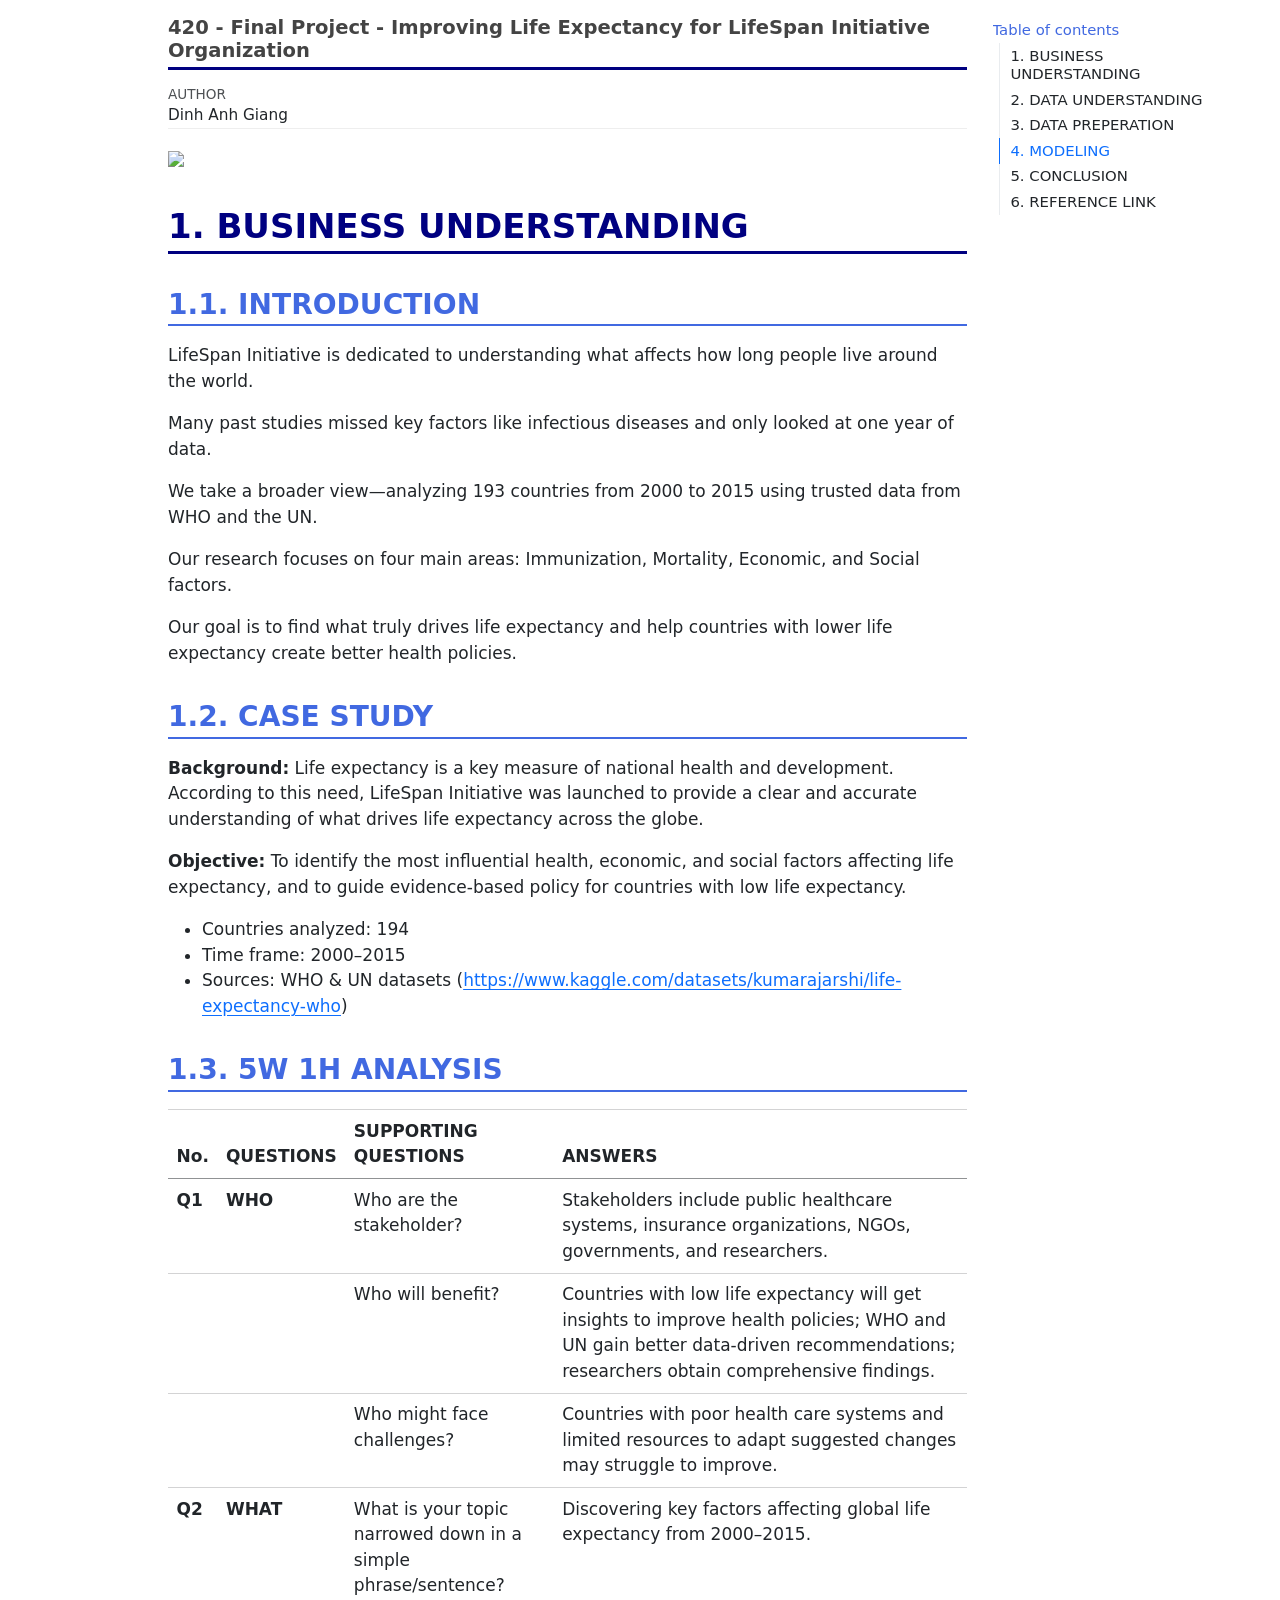
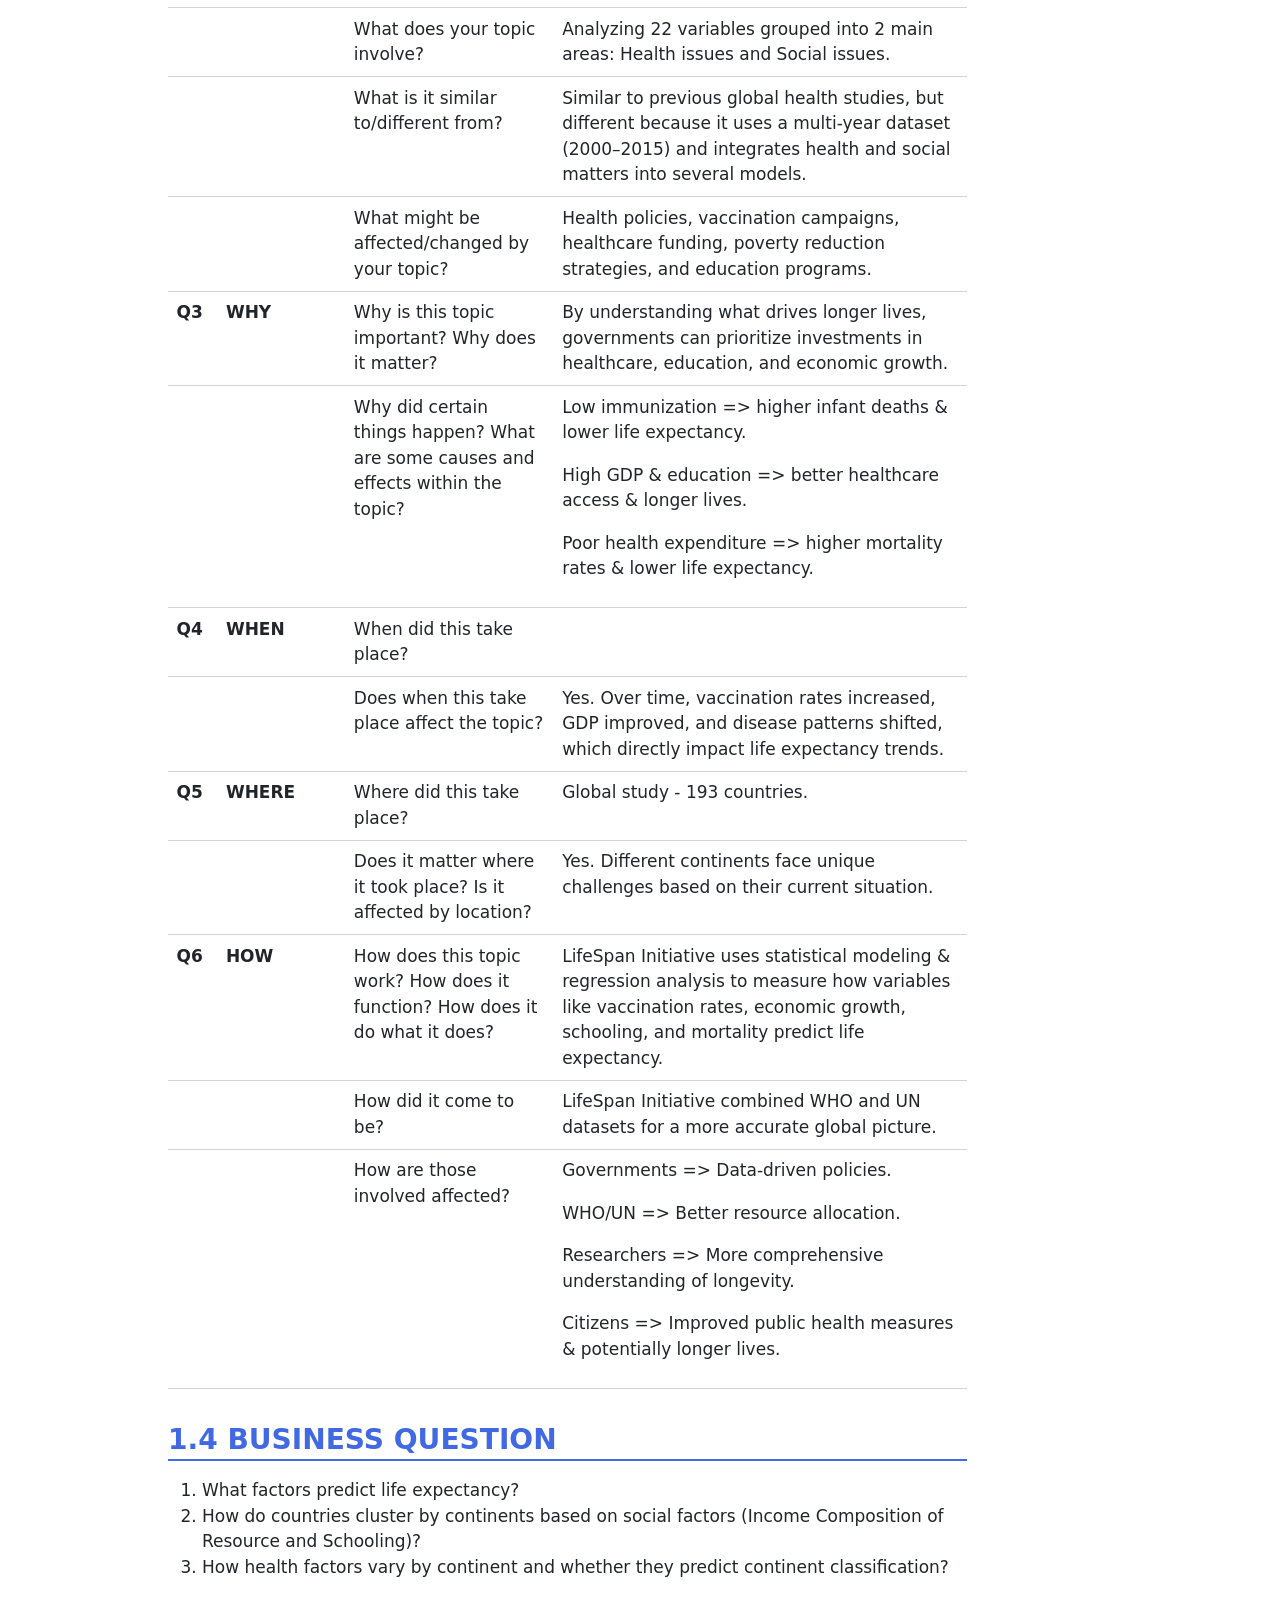
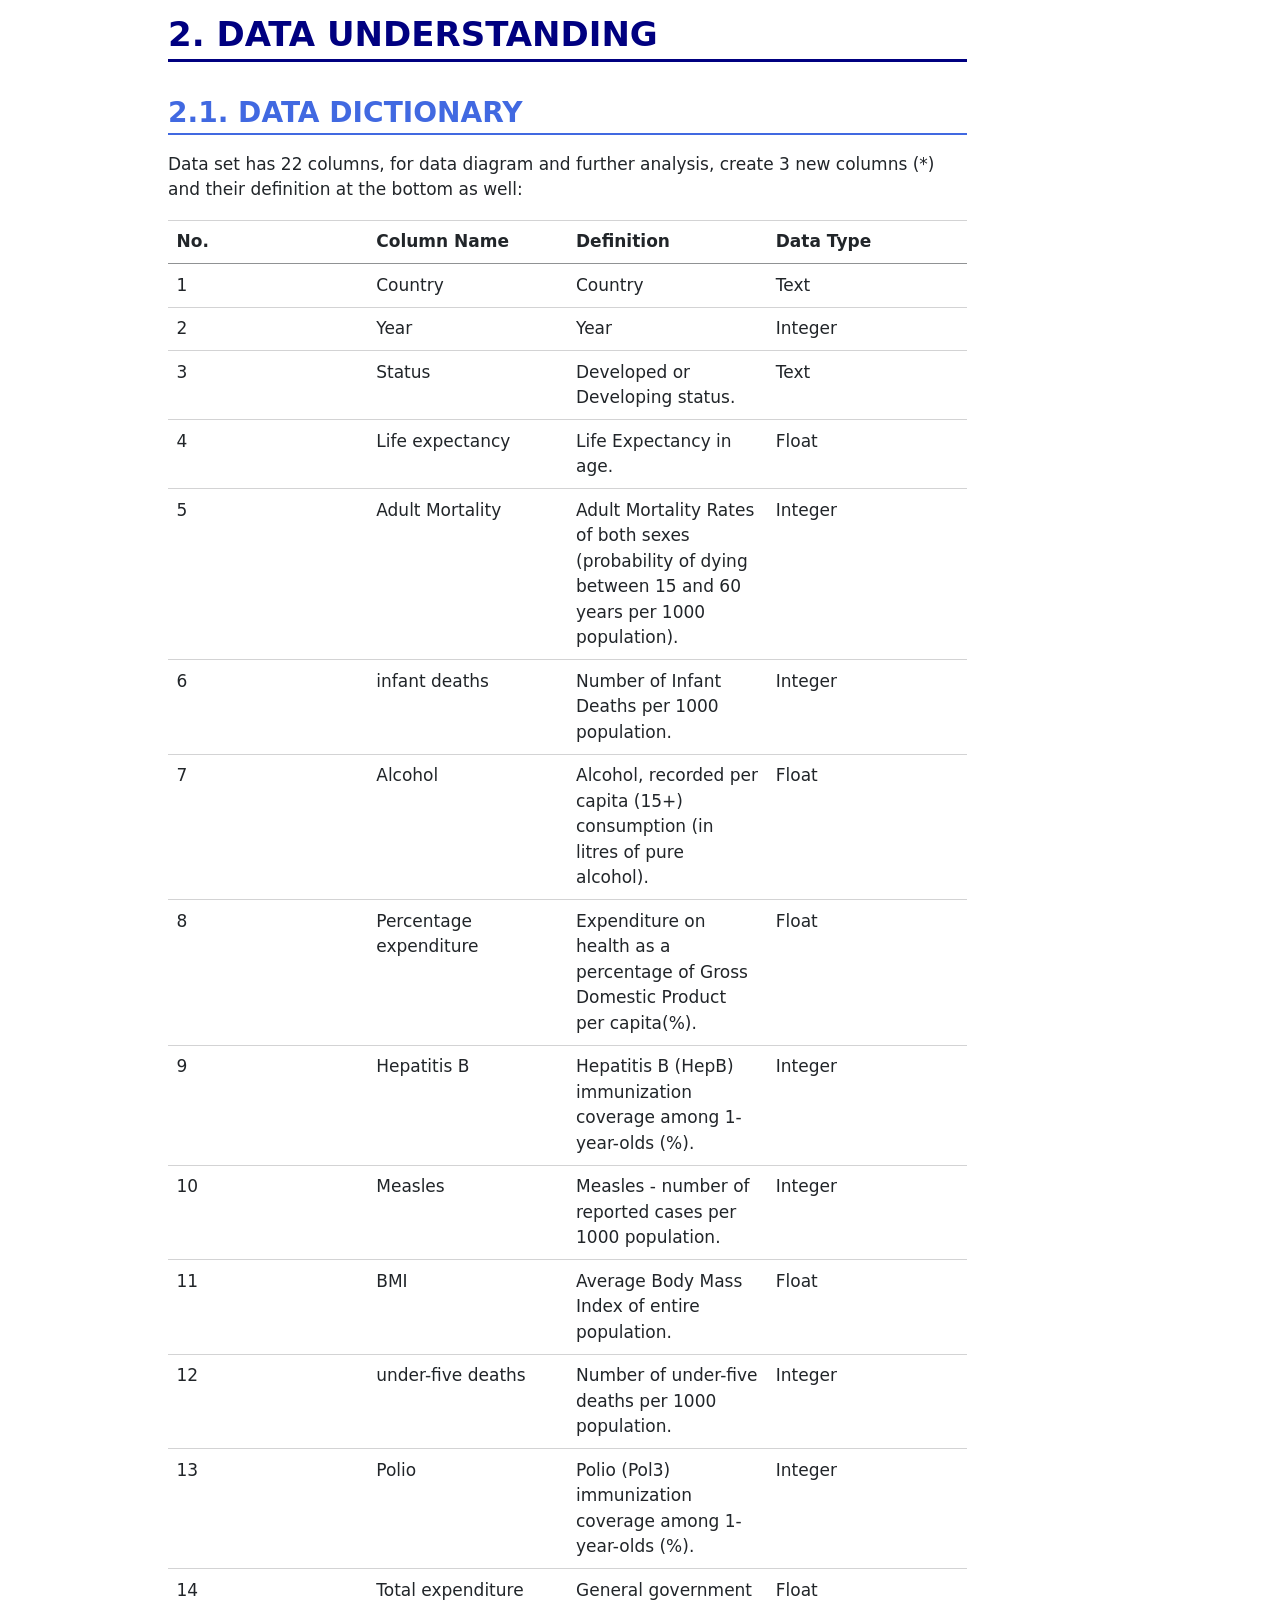
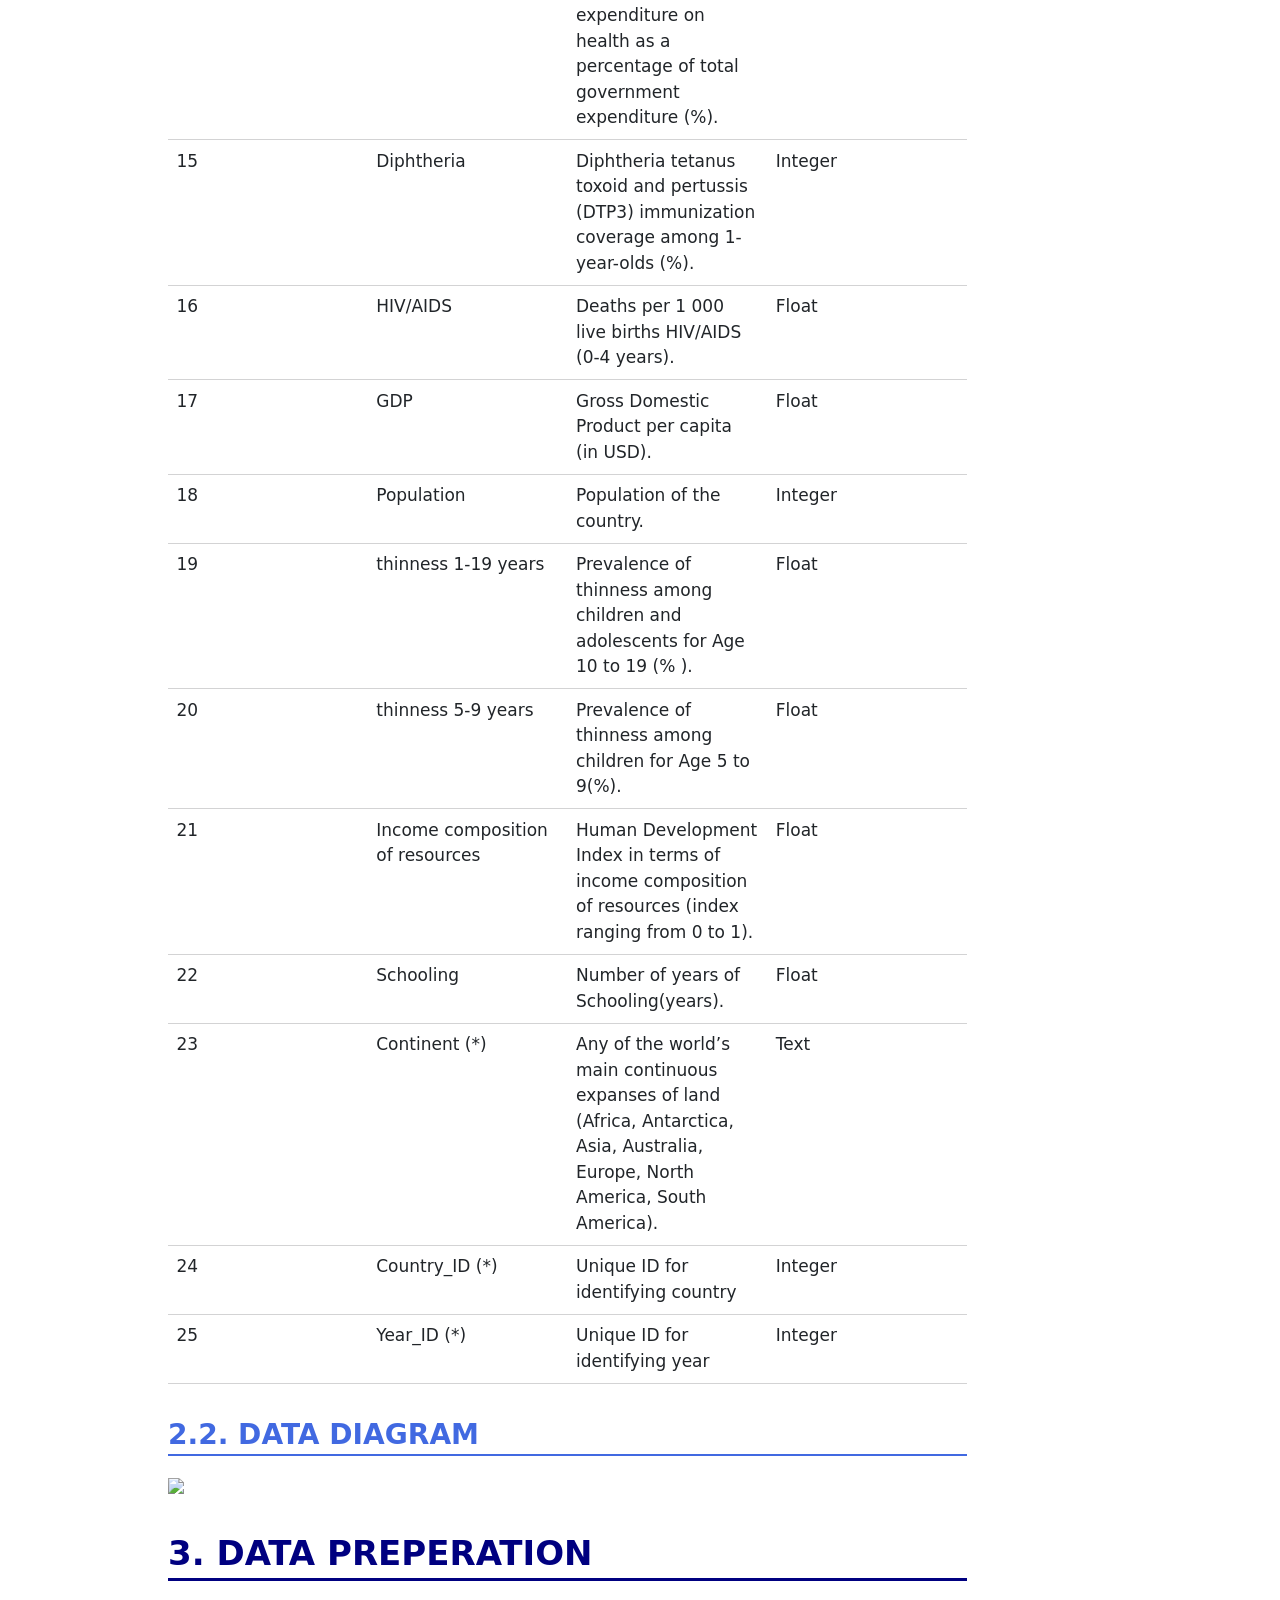
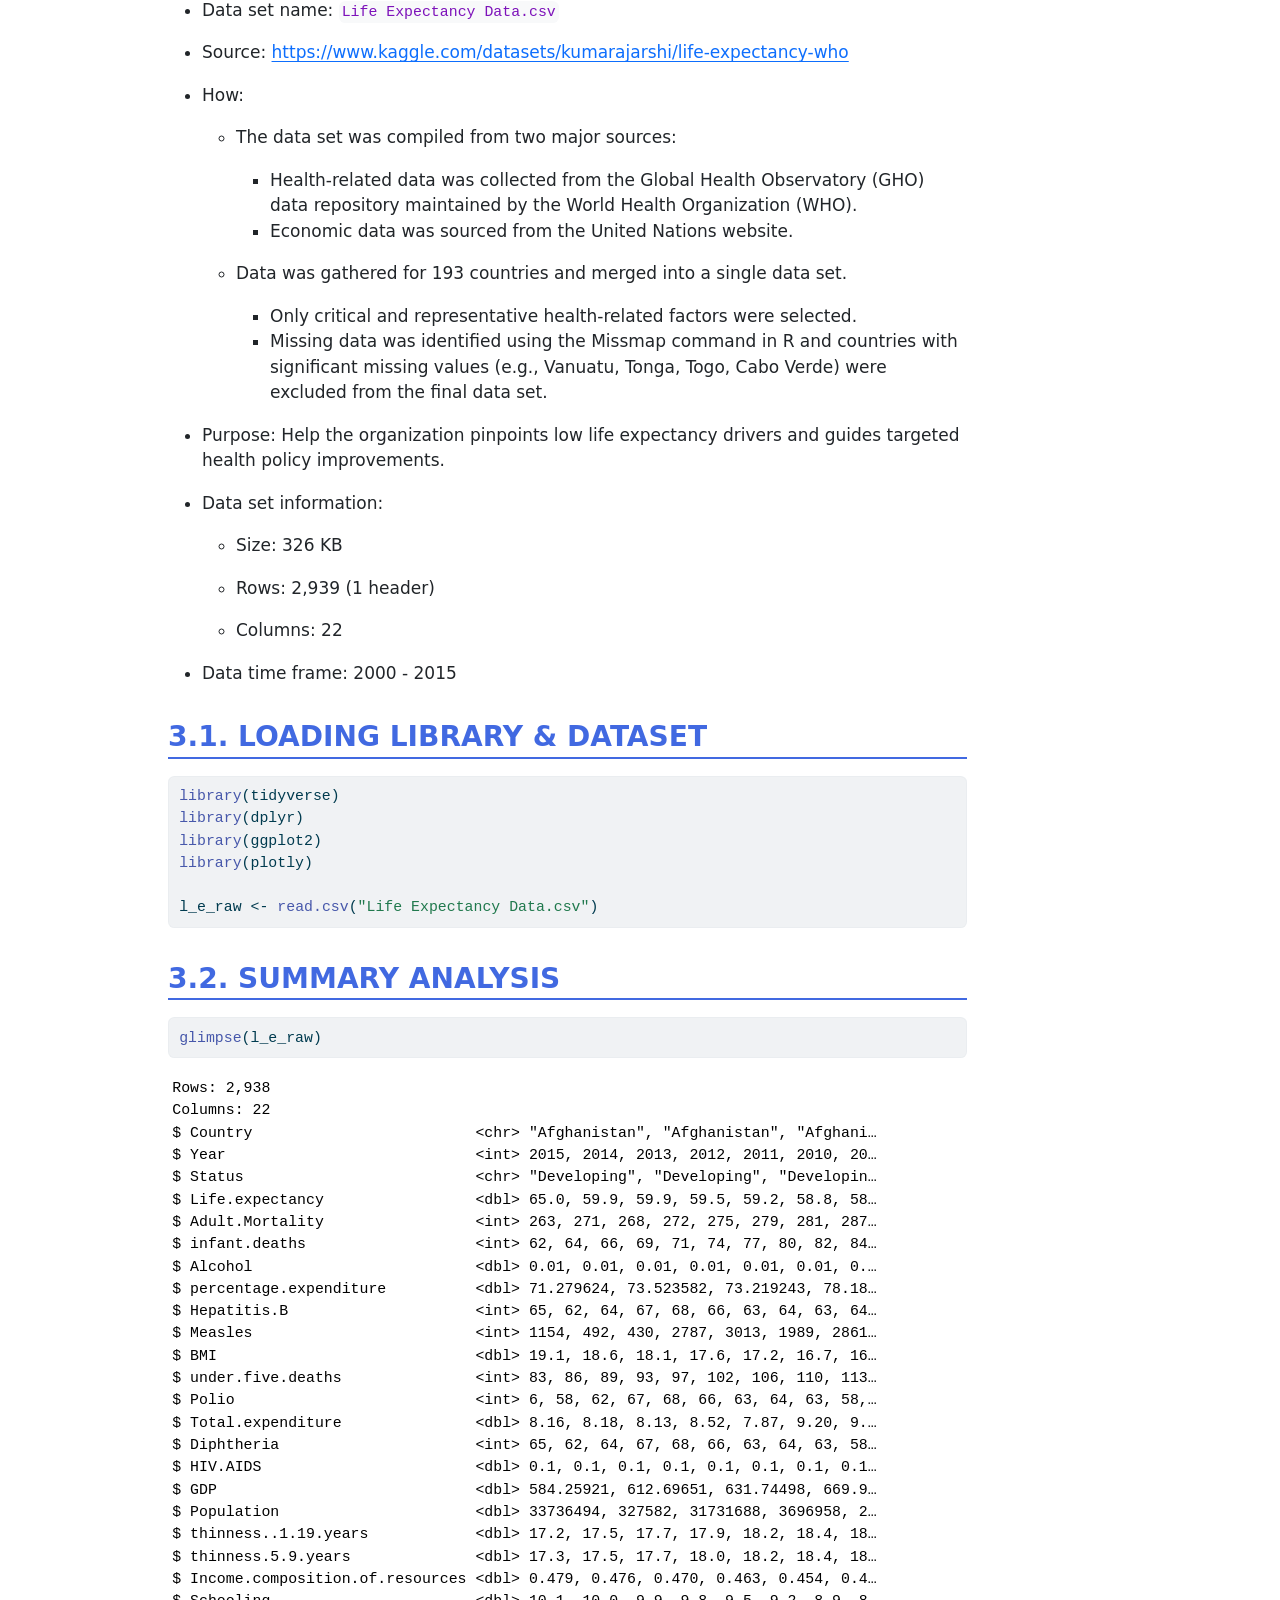
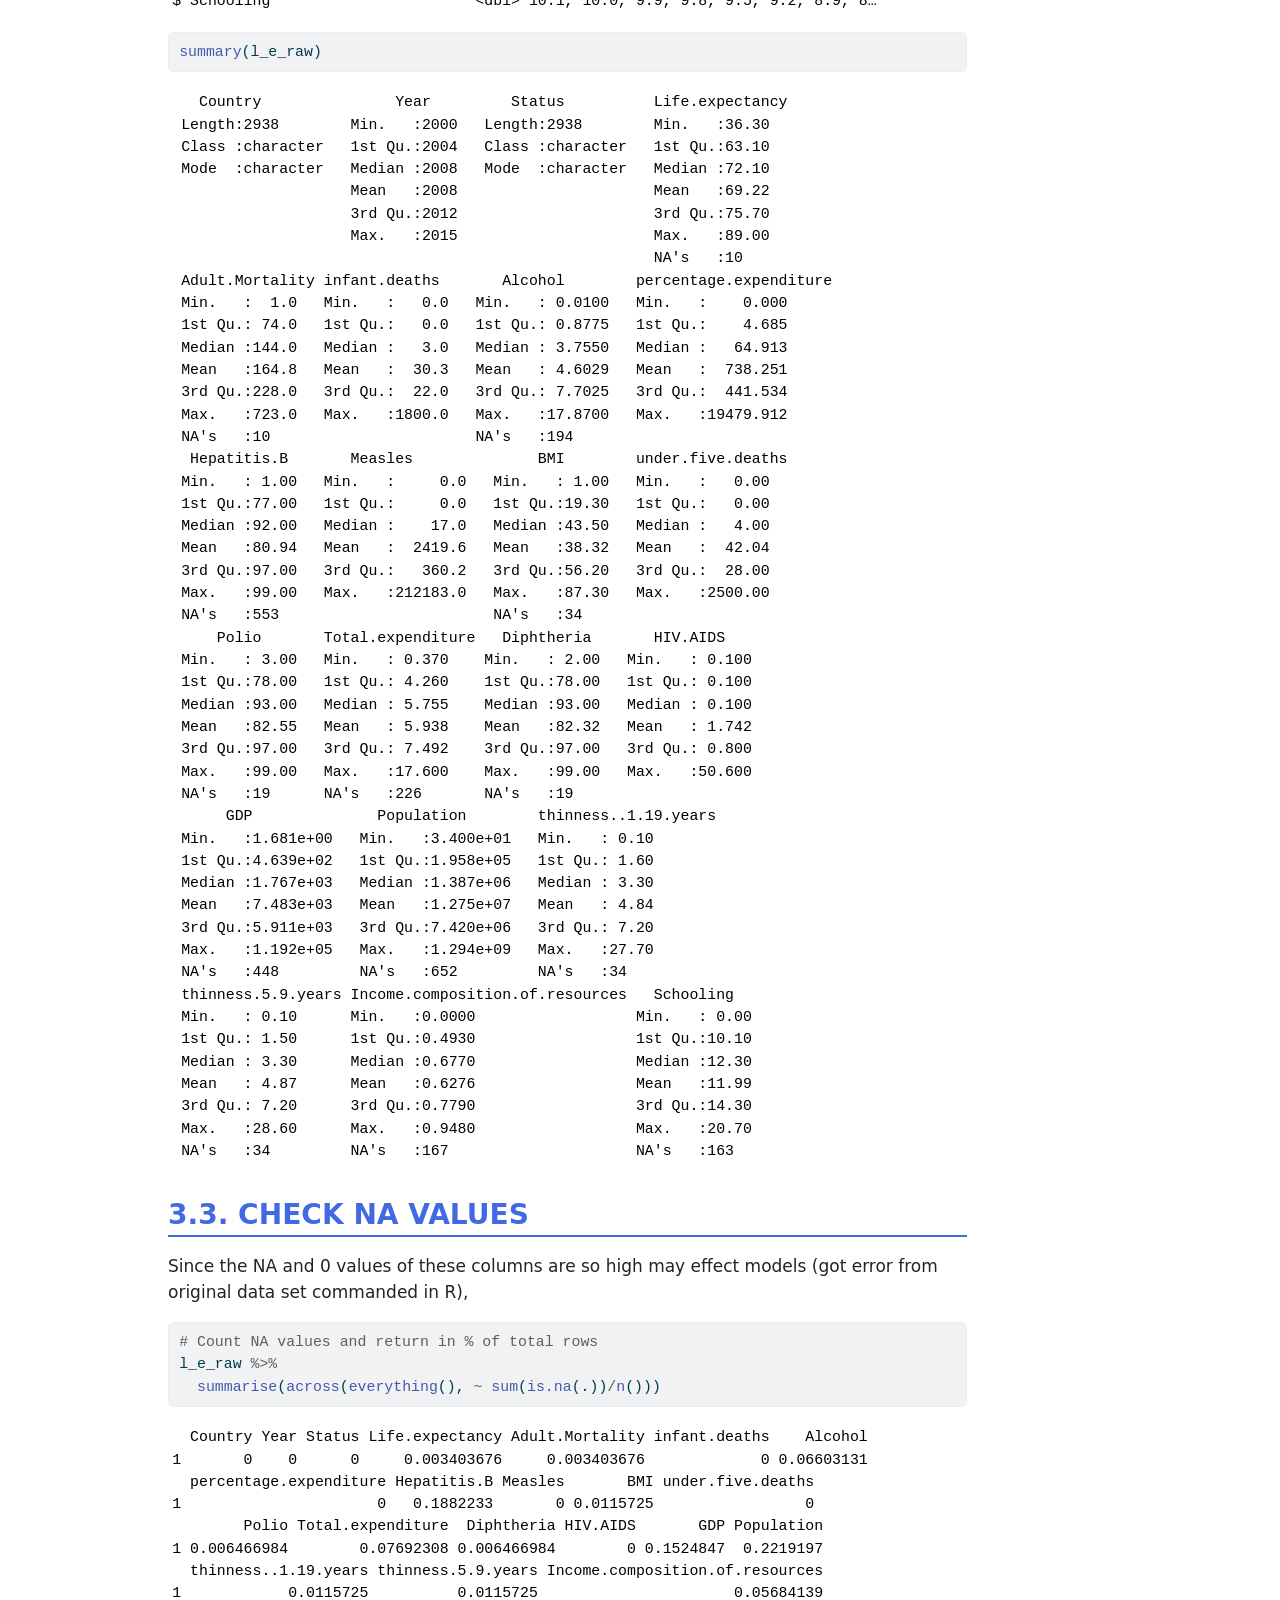
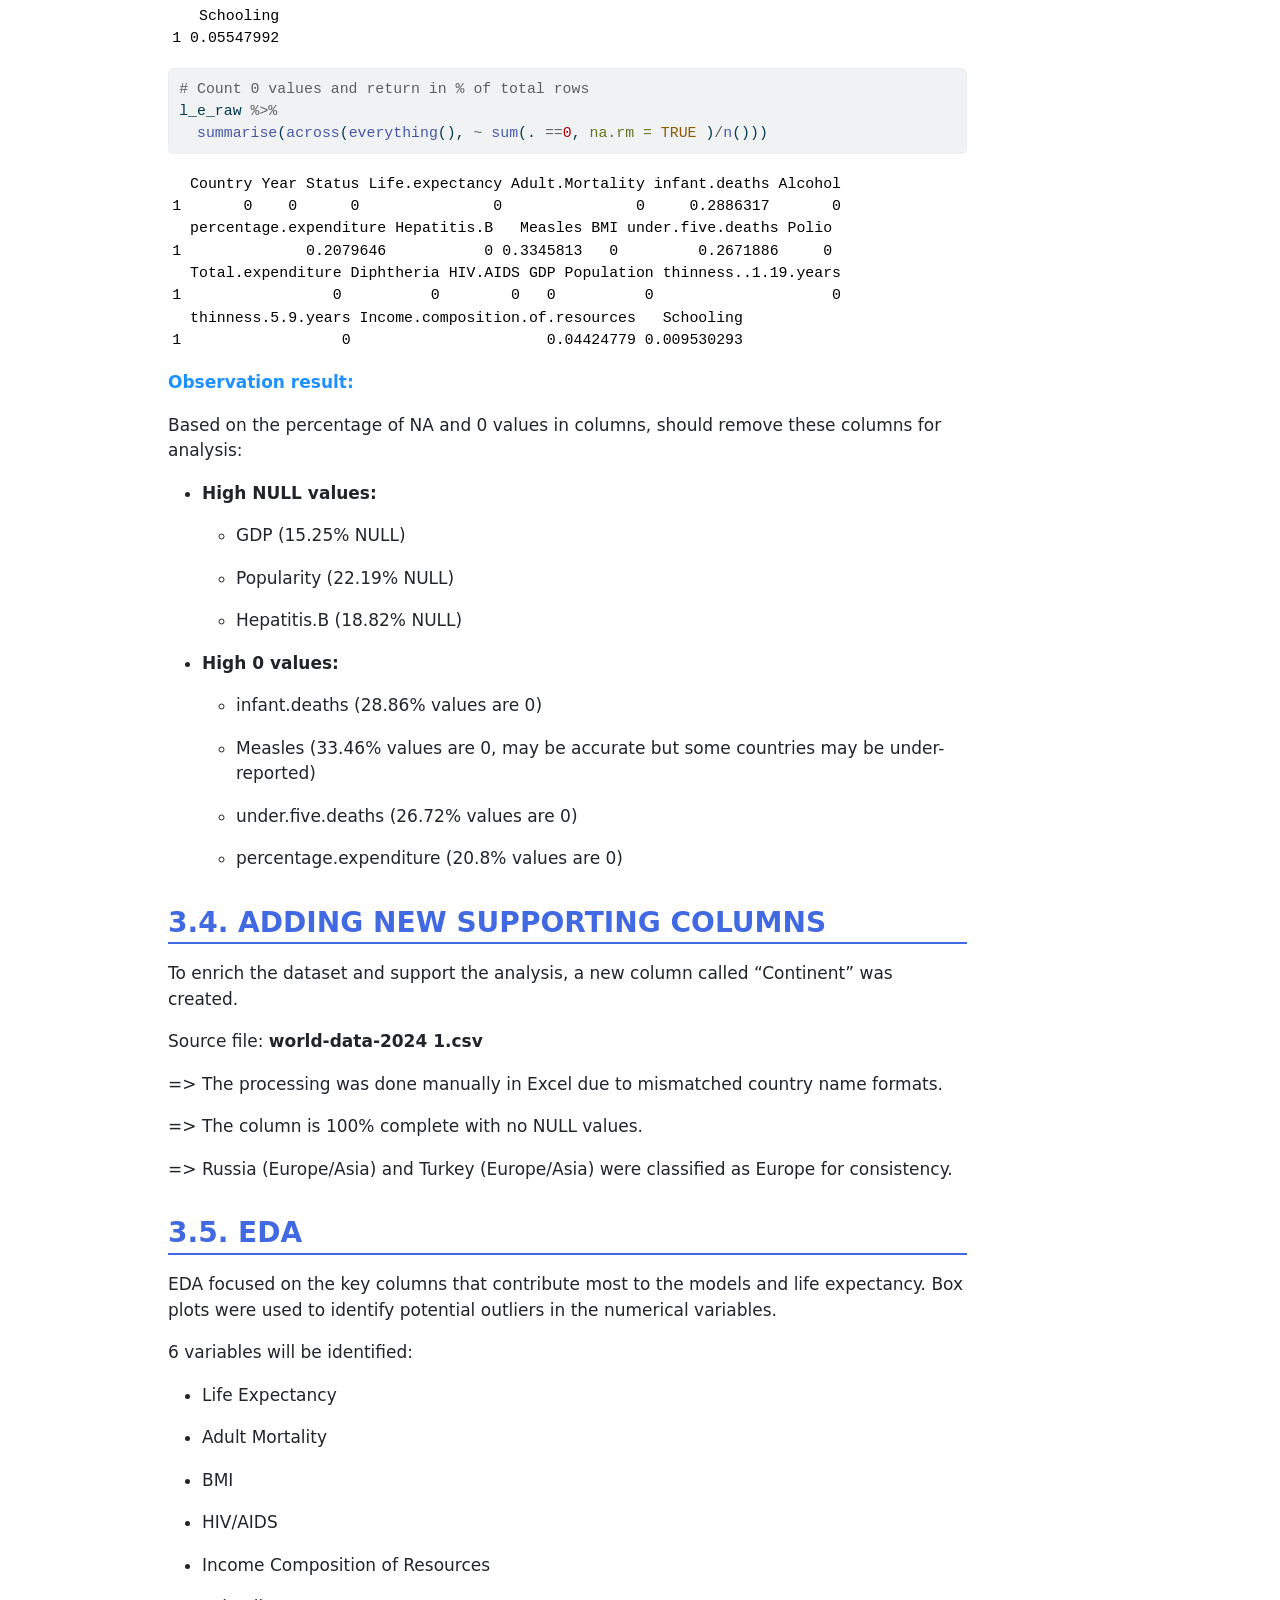
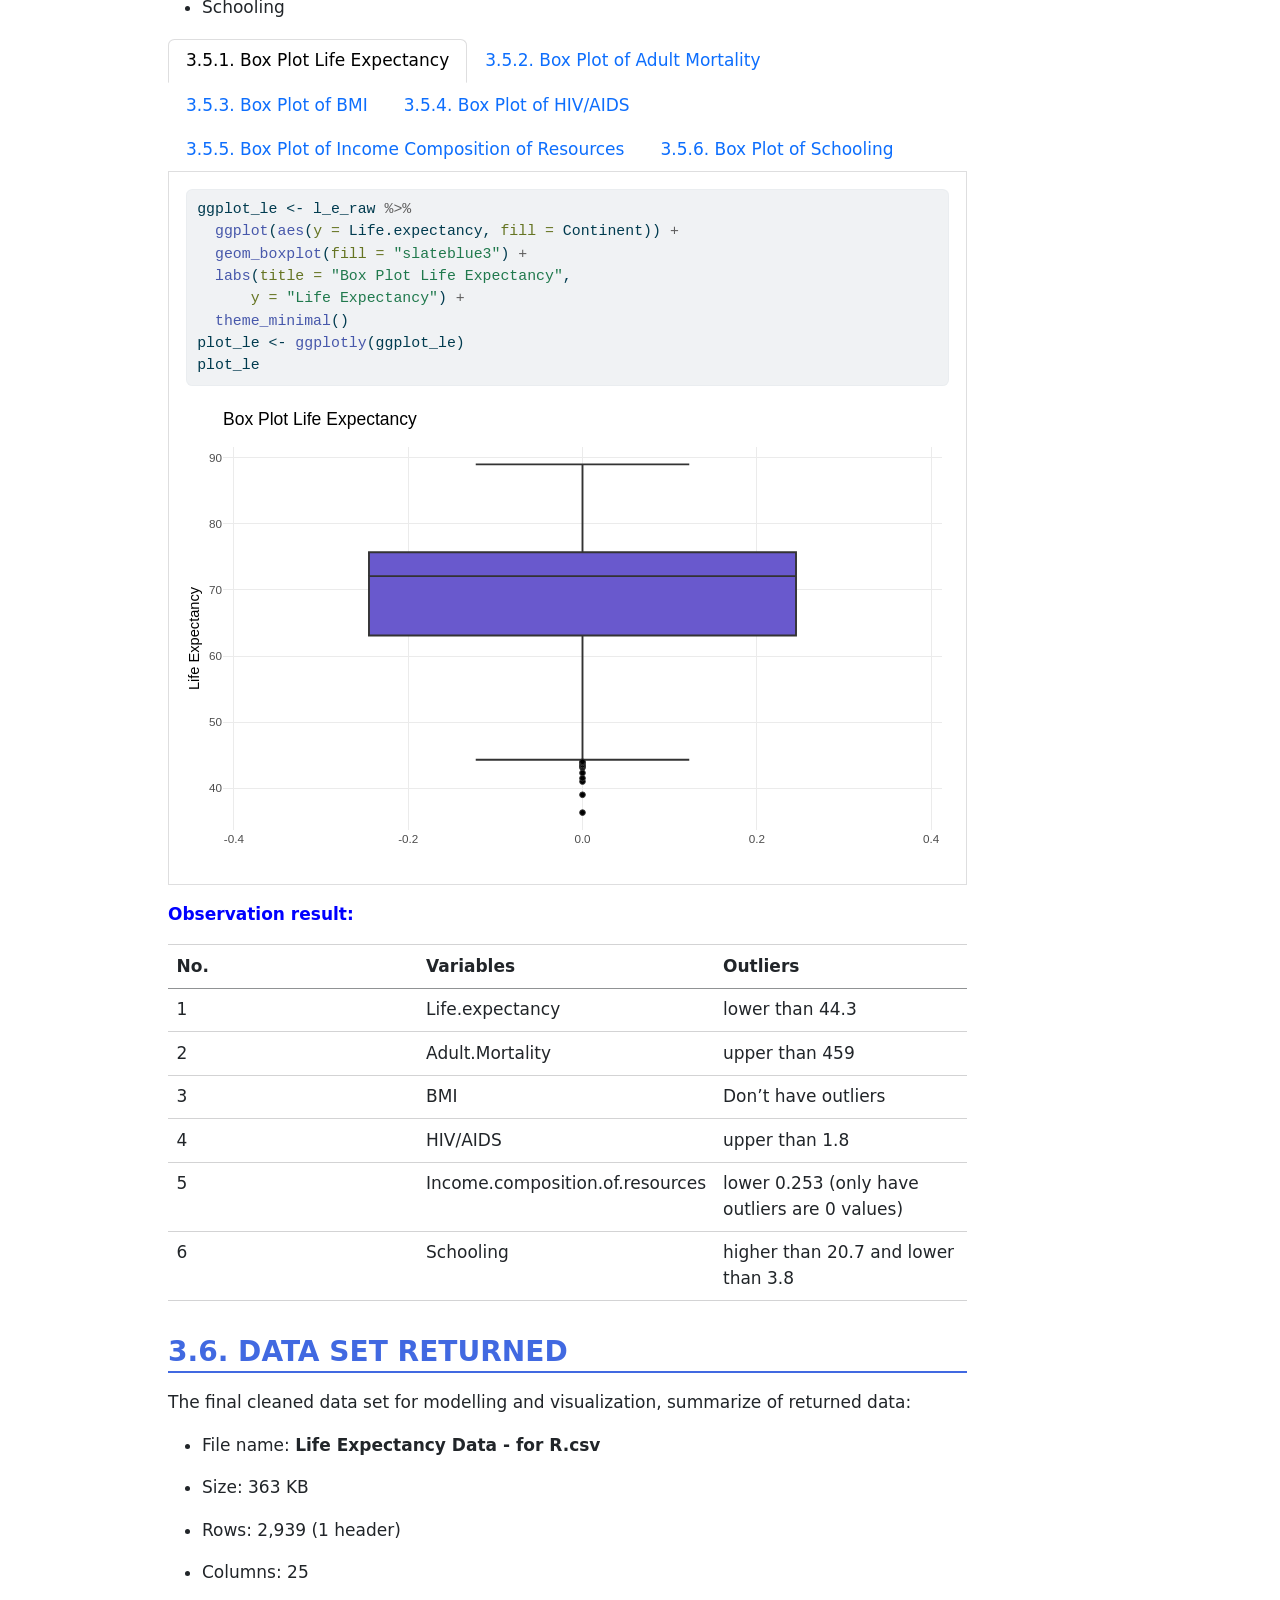
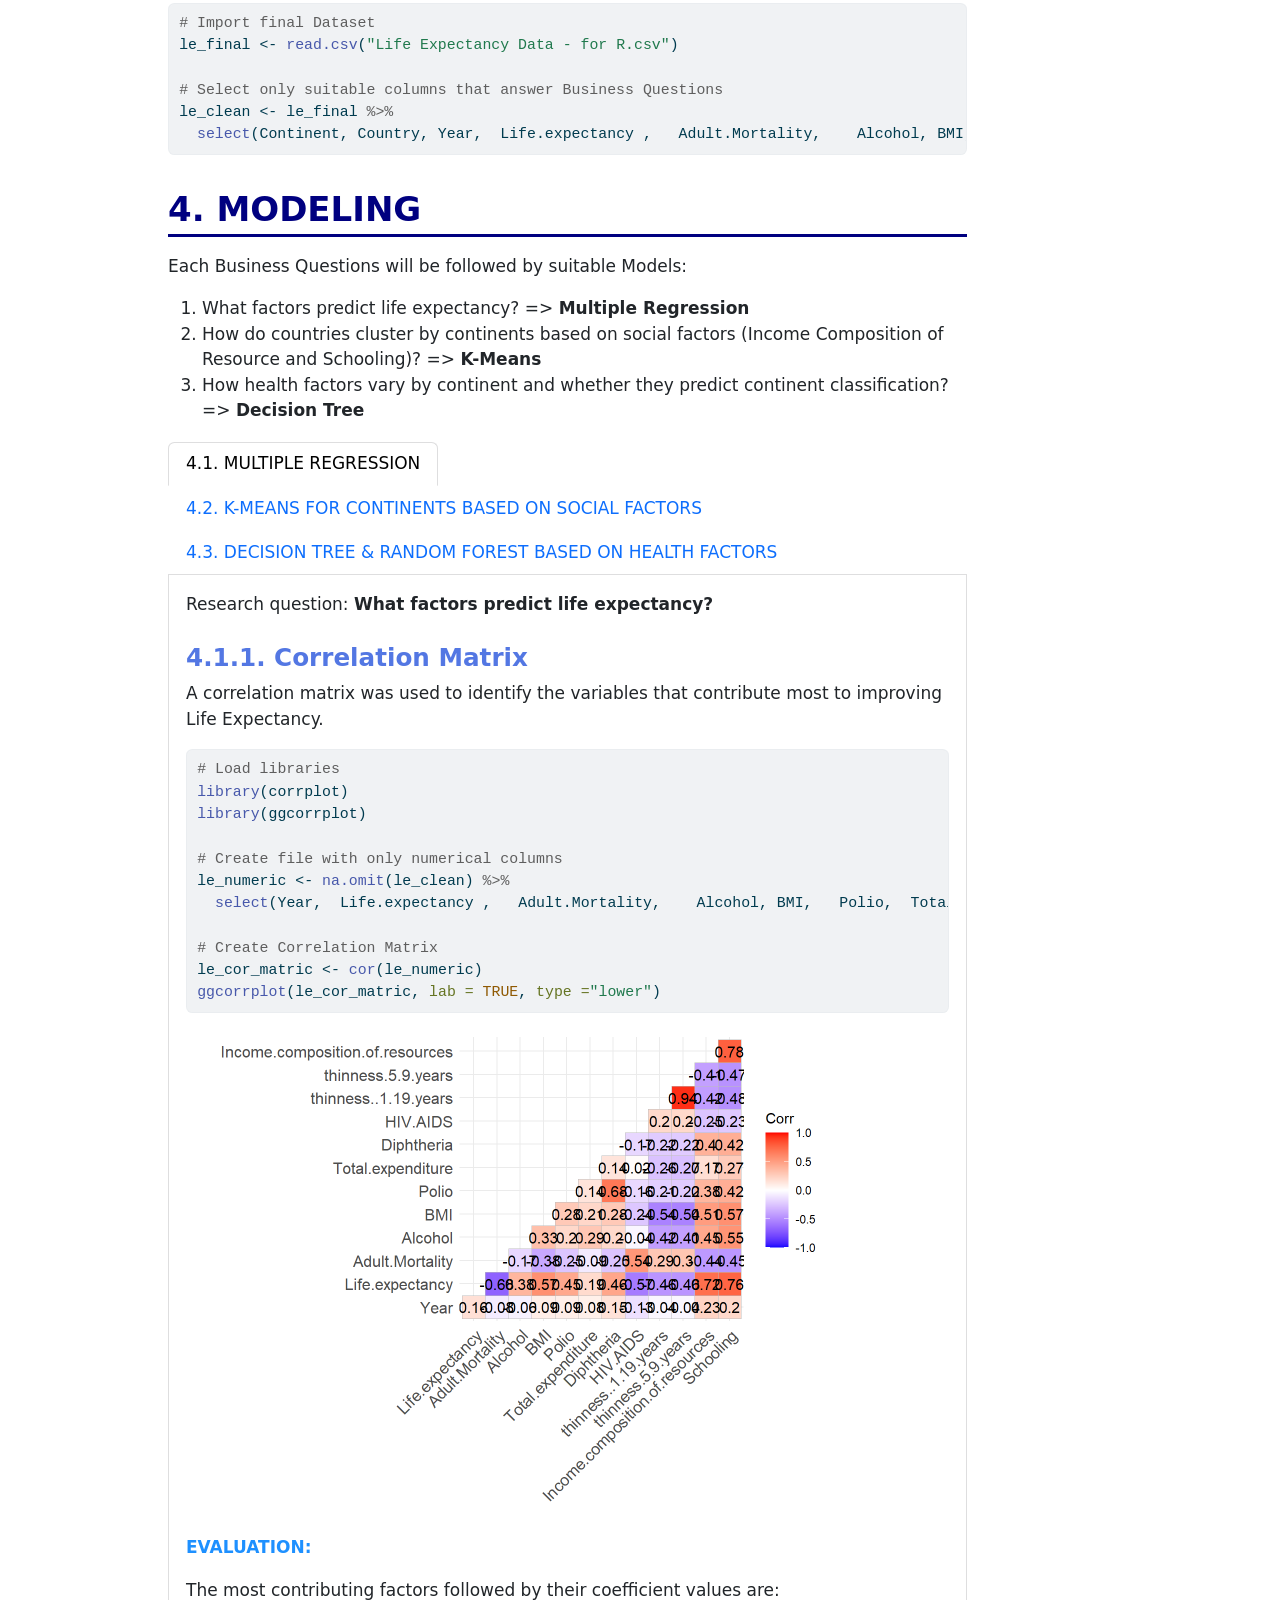
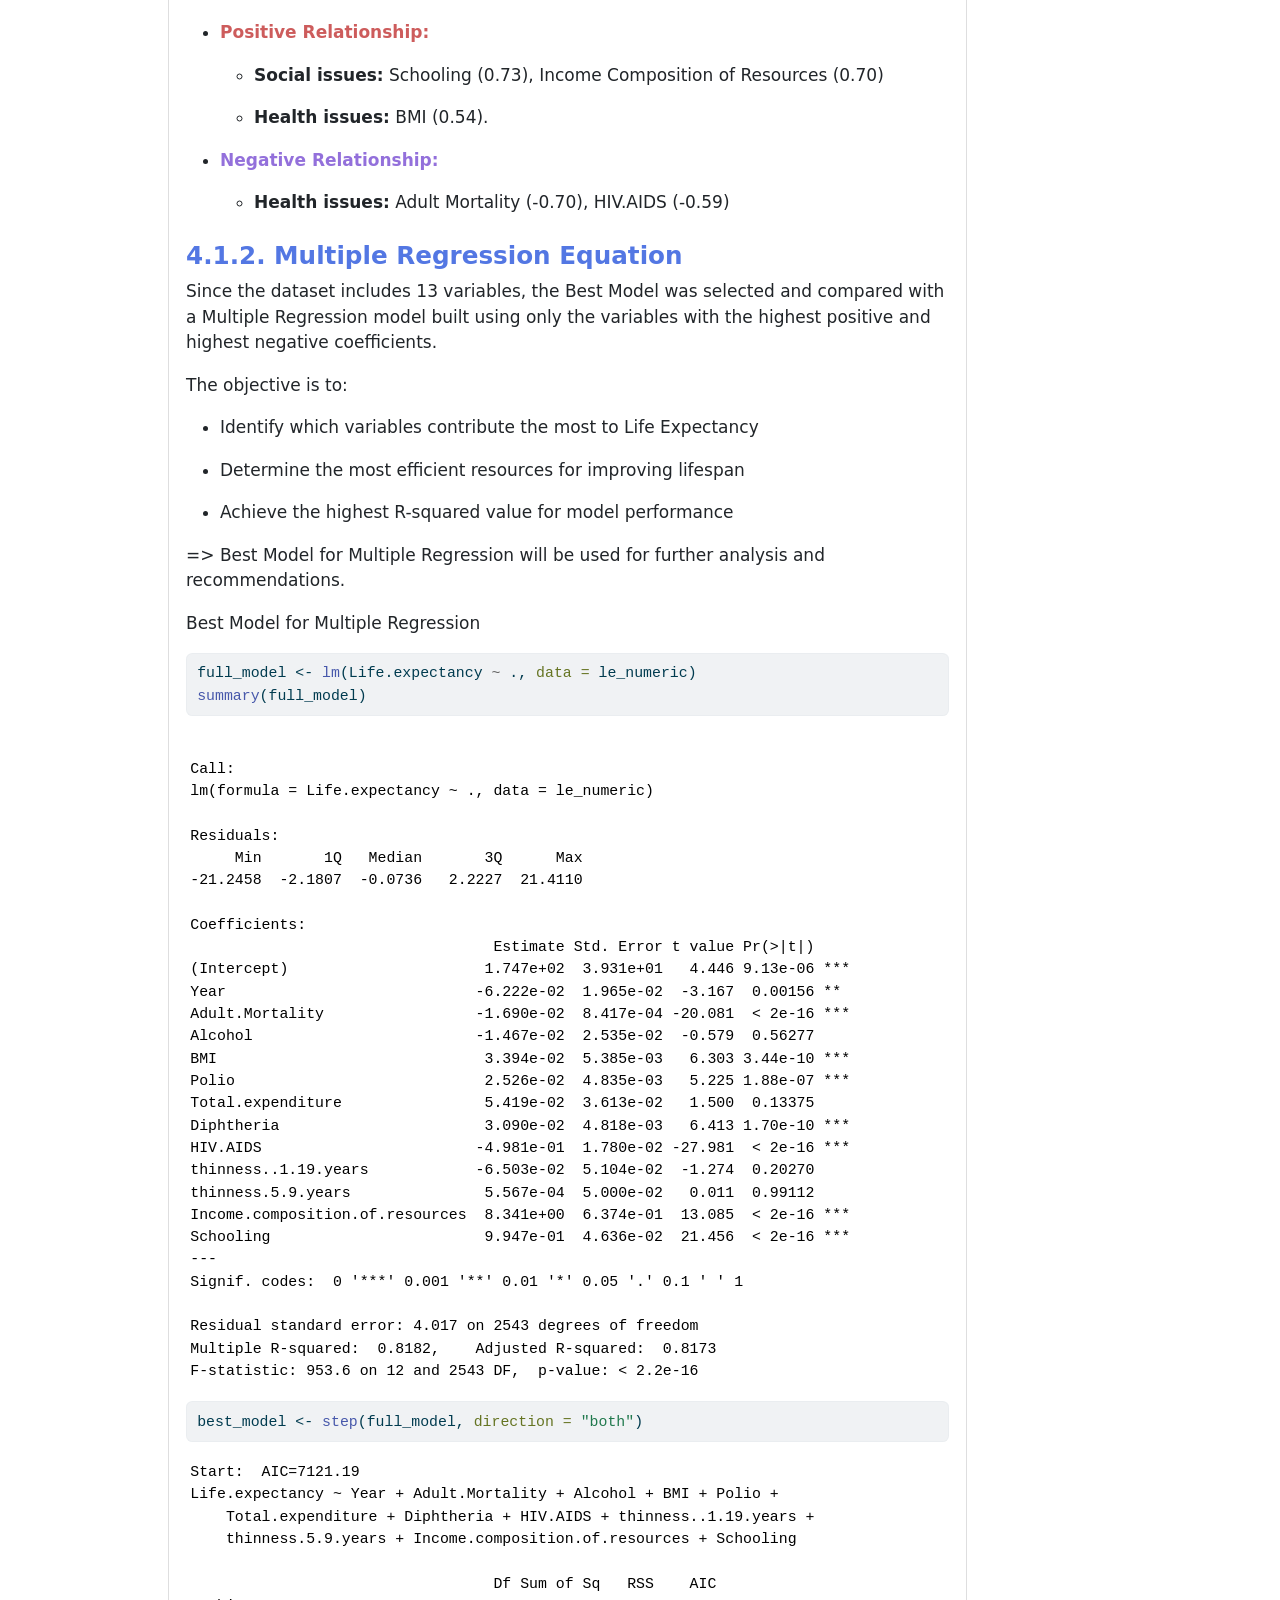
==== commit 1abc76f7: "Update 420 - Final Project - Dinh Anh Giang.html" ====
--- a/projects/420 - Final Project - Dinh Anh Giang.html
+++ b/projects/420 - Final Project - Dinh Anh Giang.html
@@ -508,7 +508,7 @@
 <section id="data-preperation" class="level1">
 <h1>3. DATA PREPERATION</h1>
 <ul>
-<li><p>Data set name: <code>your_dataset.csv</code></p></li>
+<li><p>Data set name: <code>Life Expectancy Data.csv</code></p></li>
 <li><p>Source: <a href="https://www.kaggle.com/datasets/kumarajarshi/life-expectancy-who" class="uri">https://www.kaggle.com/datasets/kumarajarshi/life-expectancy-who</a></p></li>
 <li><p>How:</p>
 <ul>
@@ -2078,4 +2078,4 @@
 
 
 
-</body></html>+</body></html>
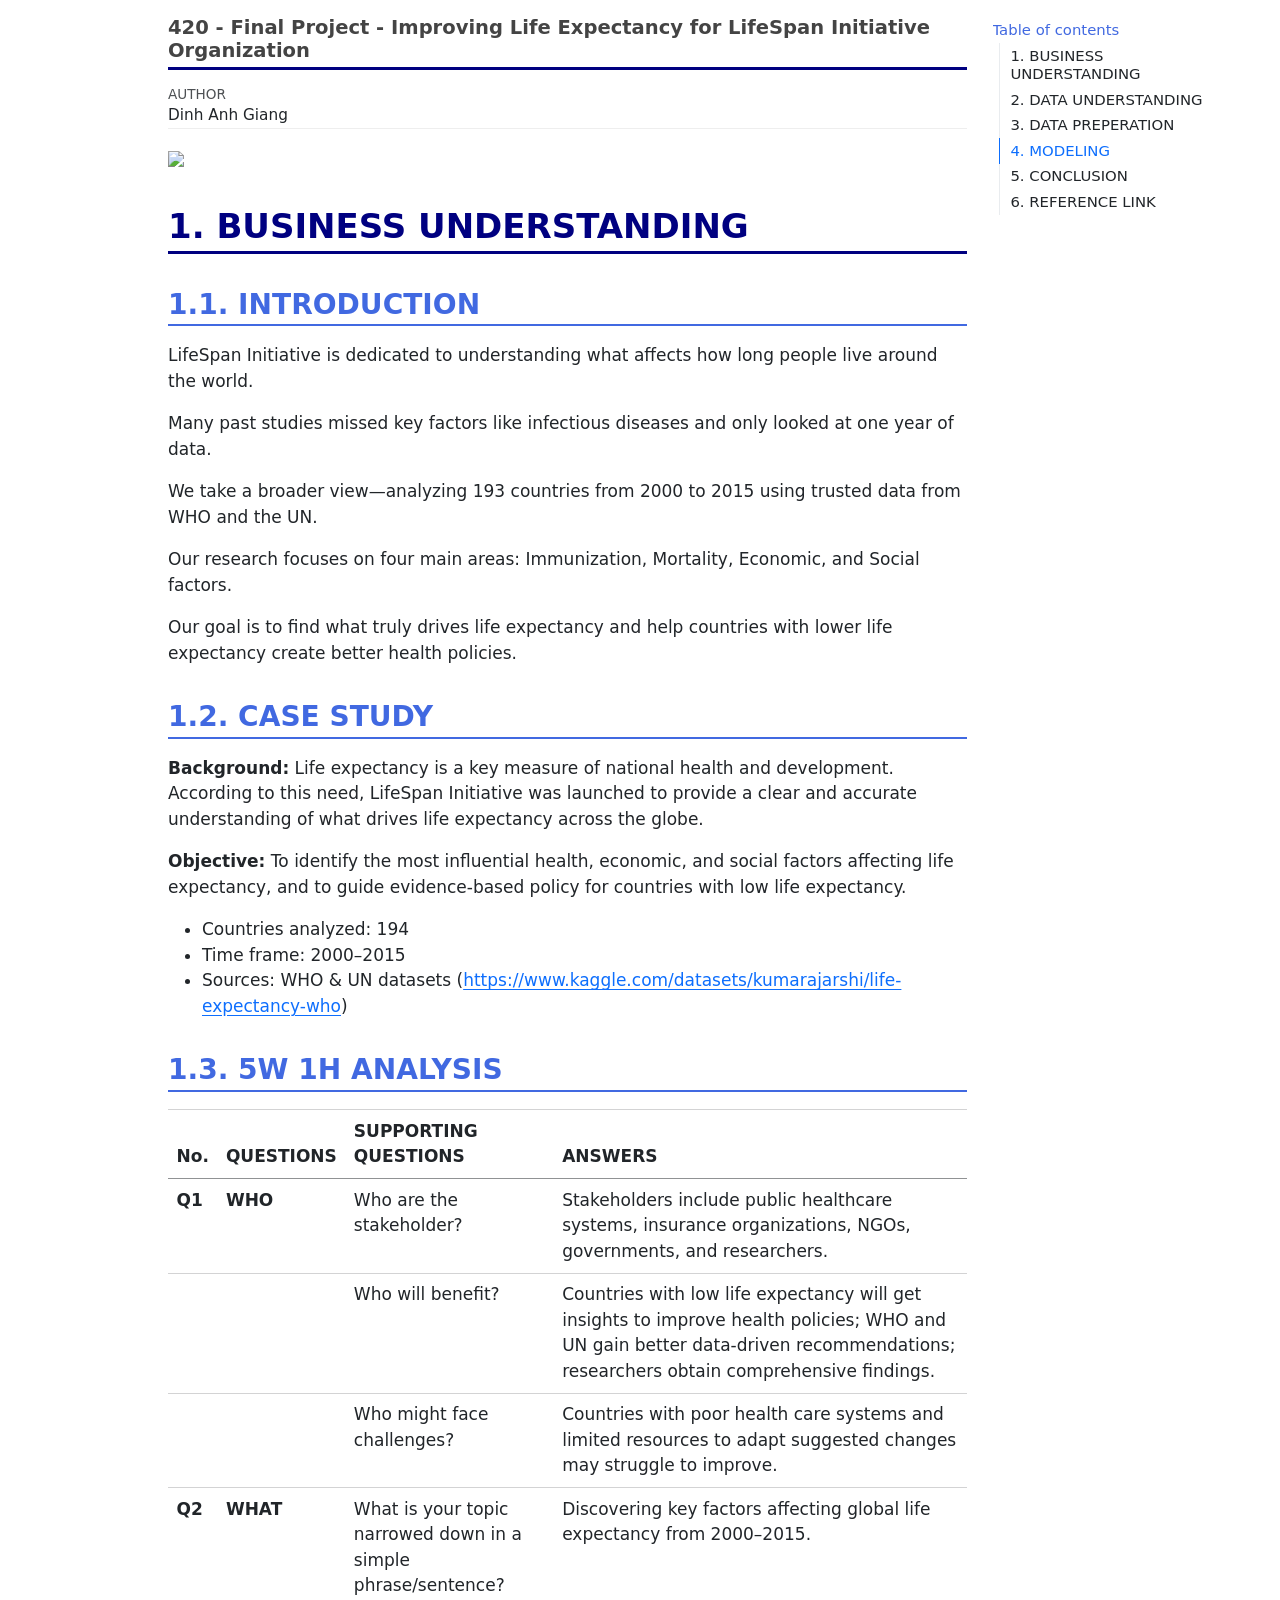
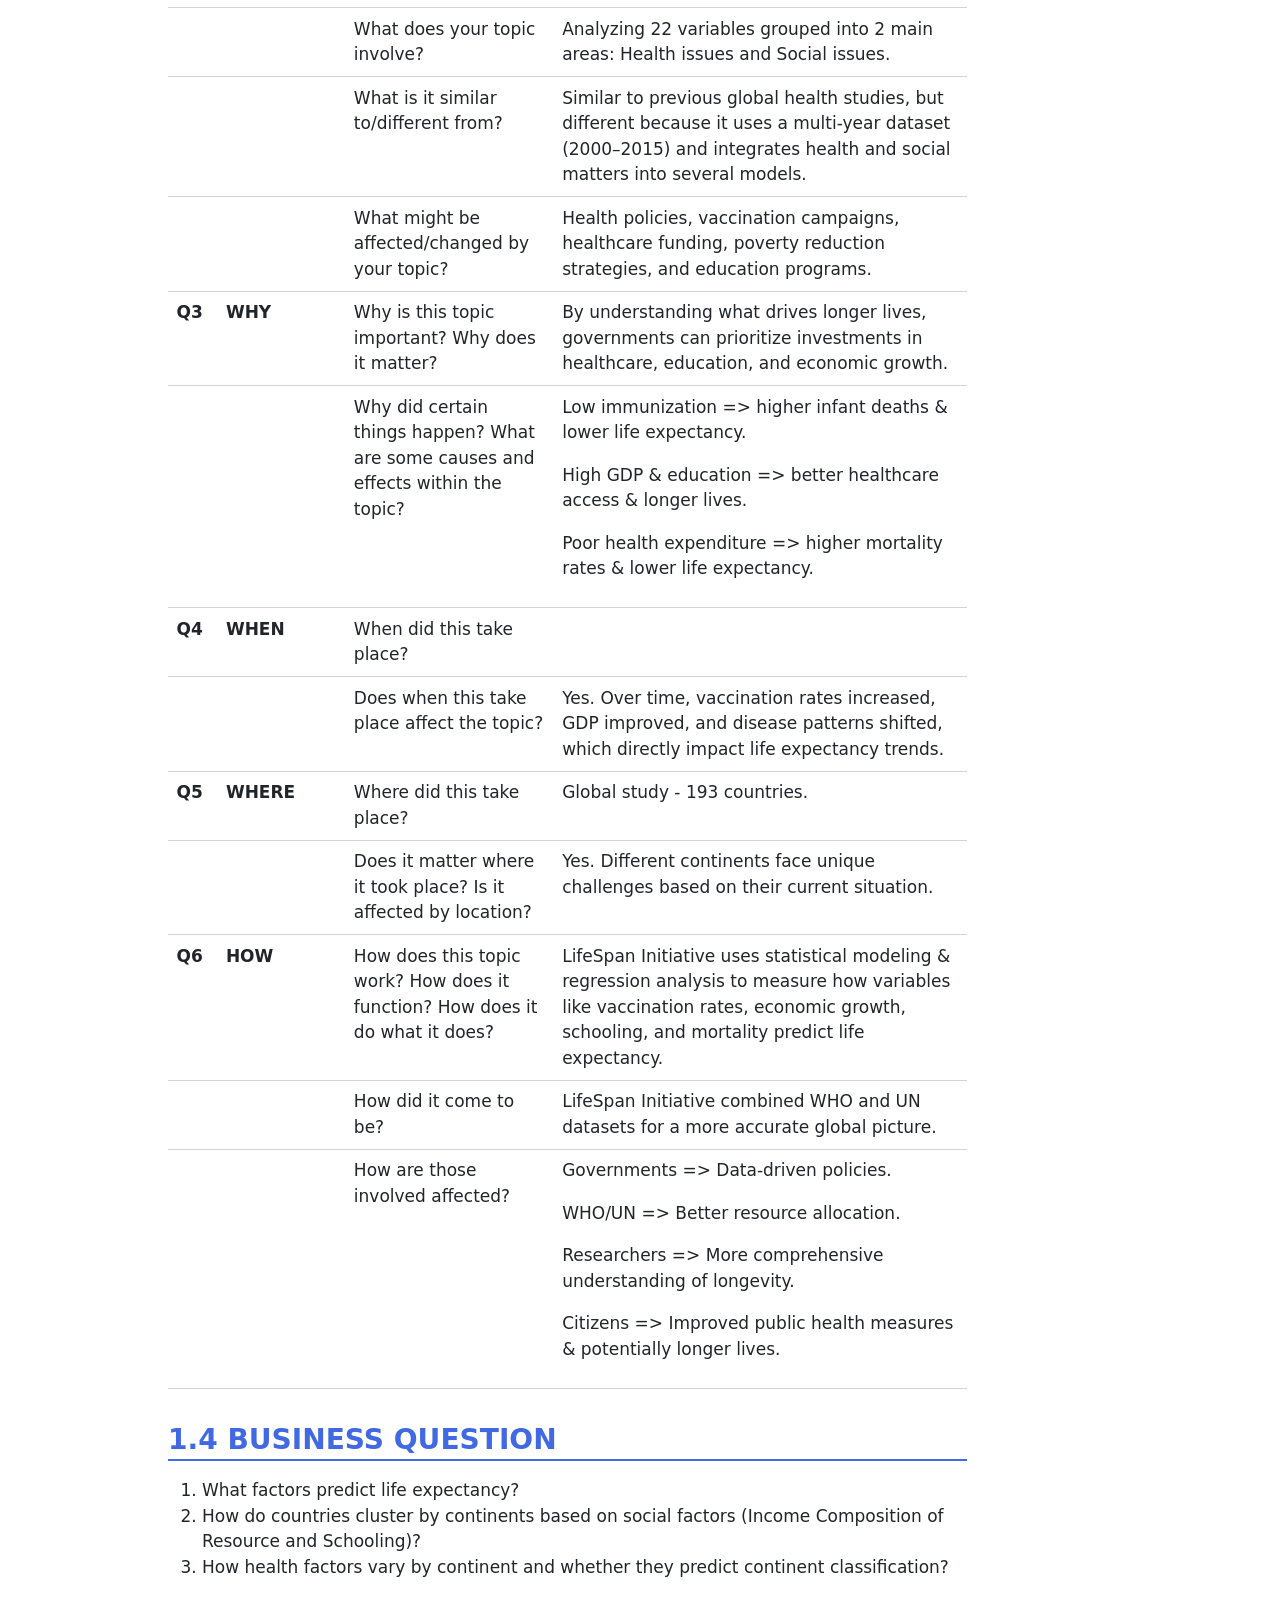
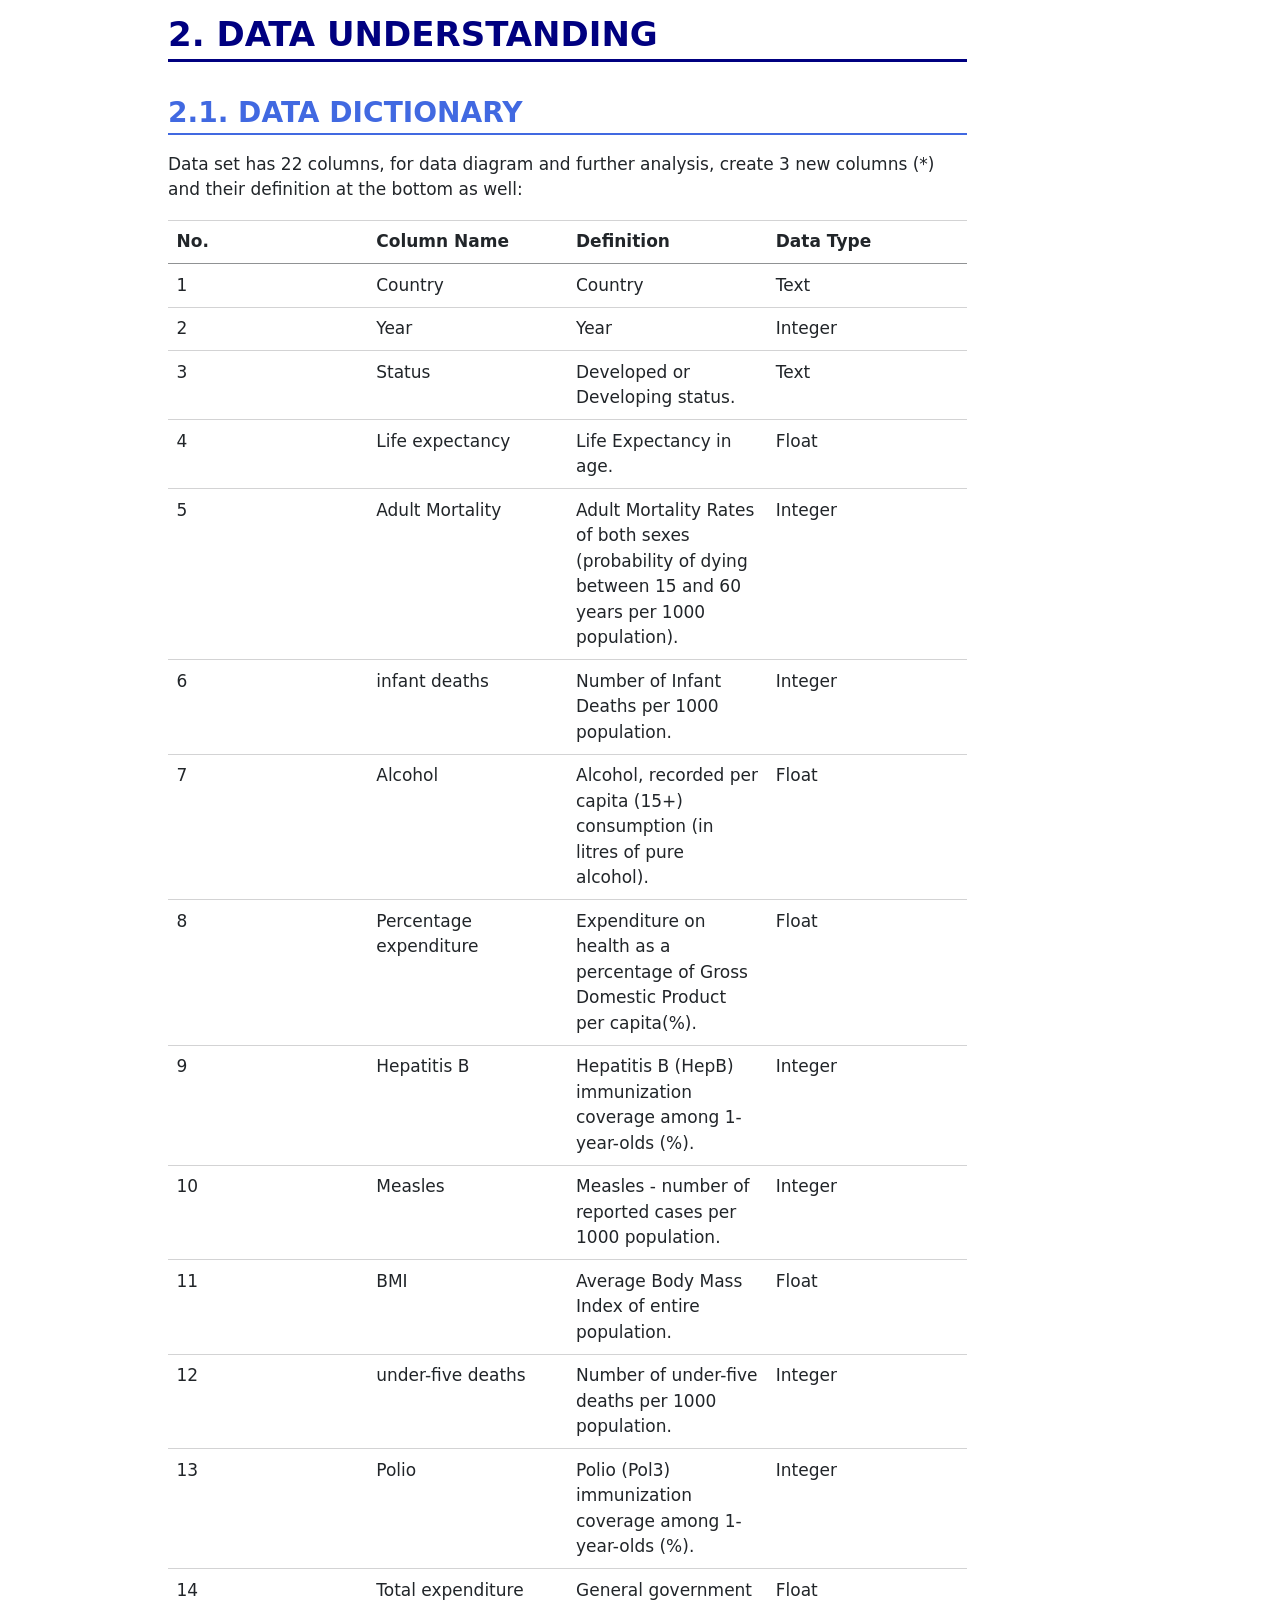
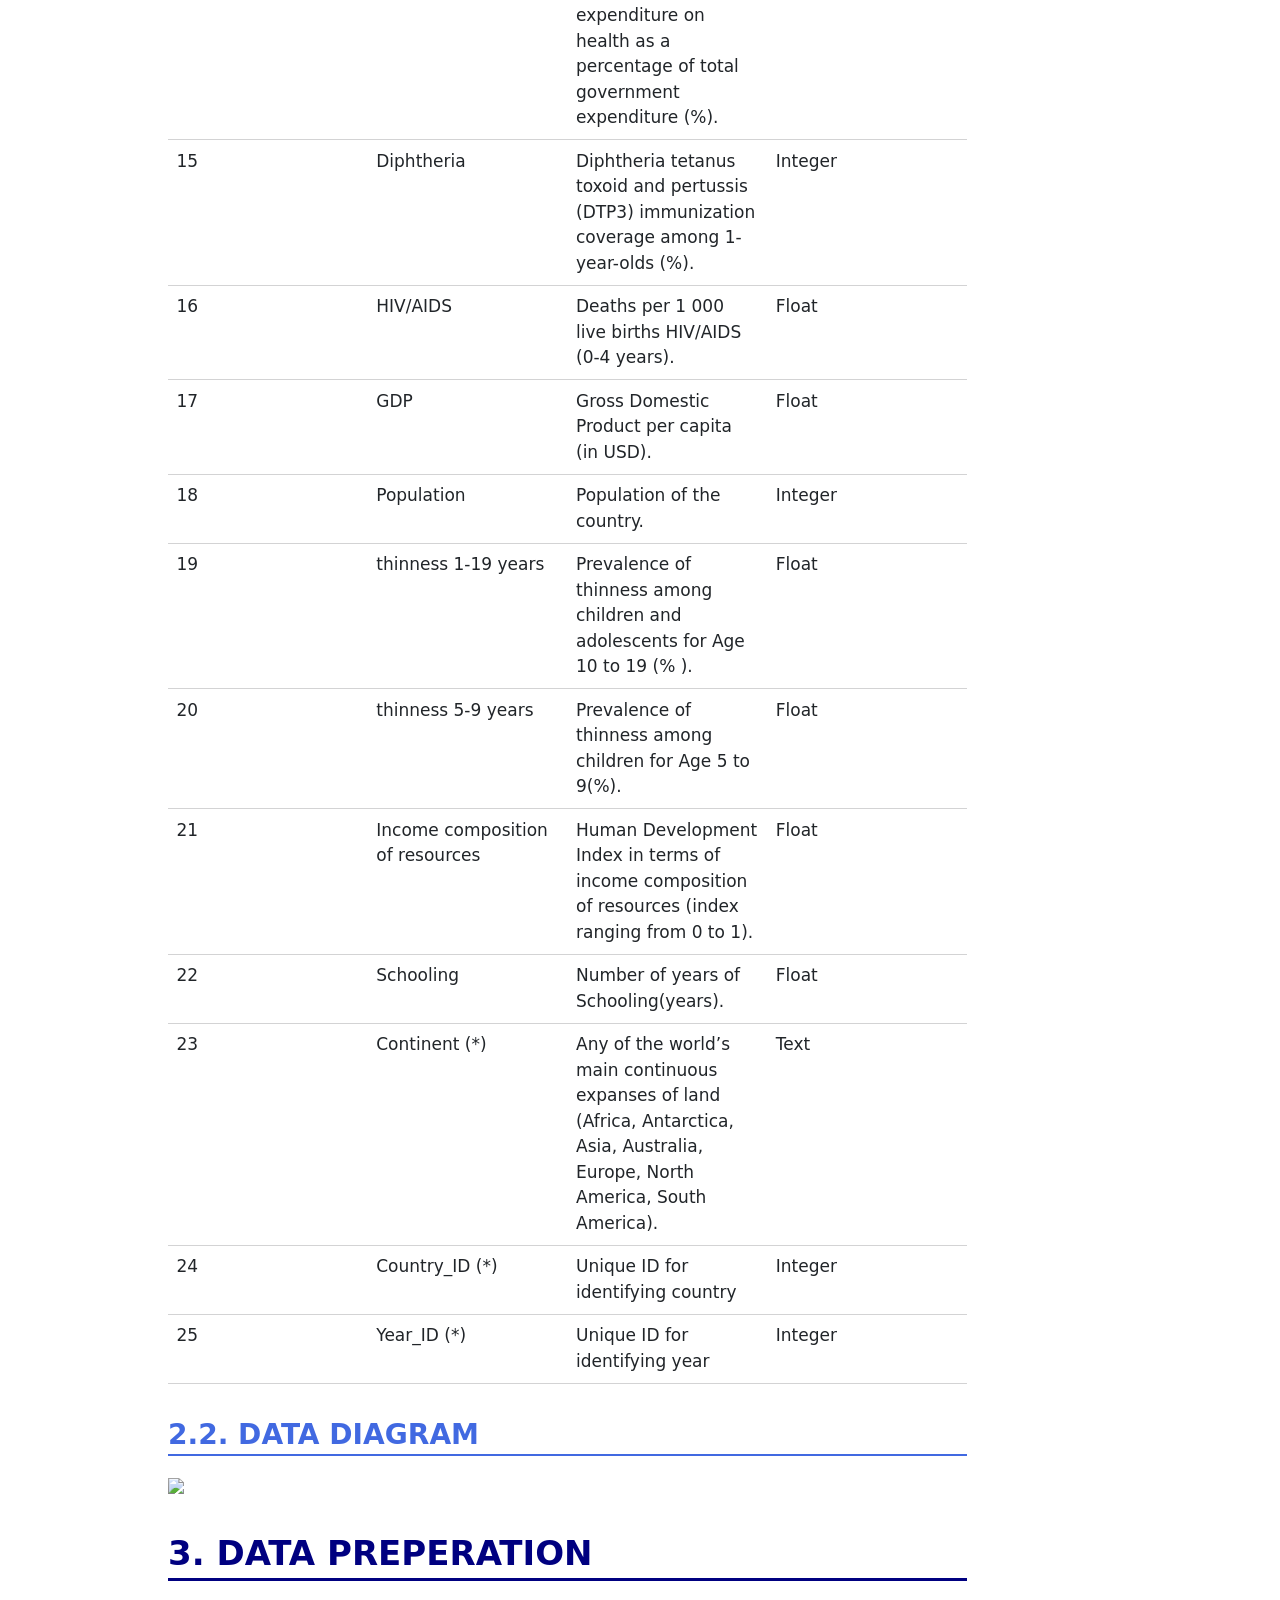
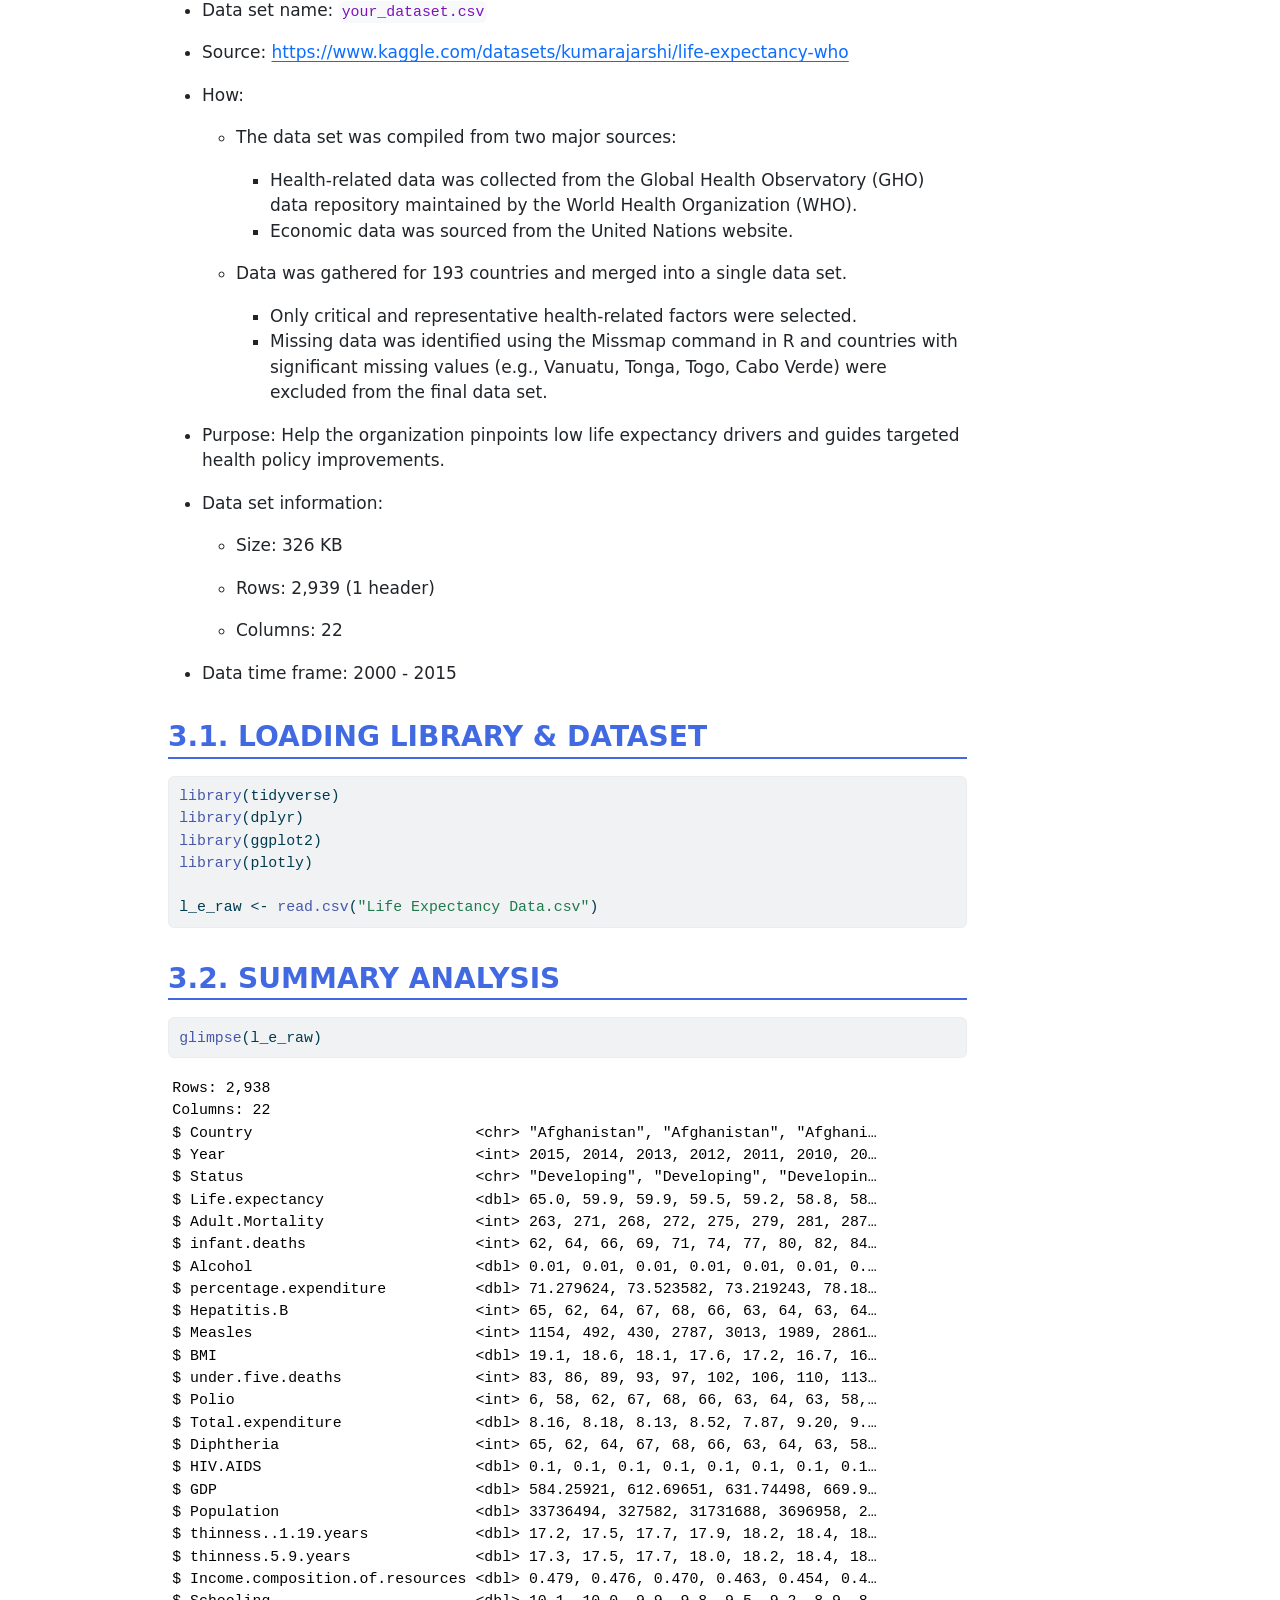
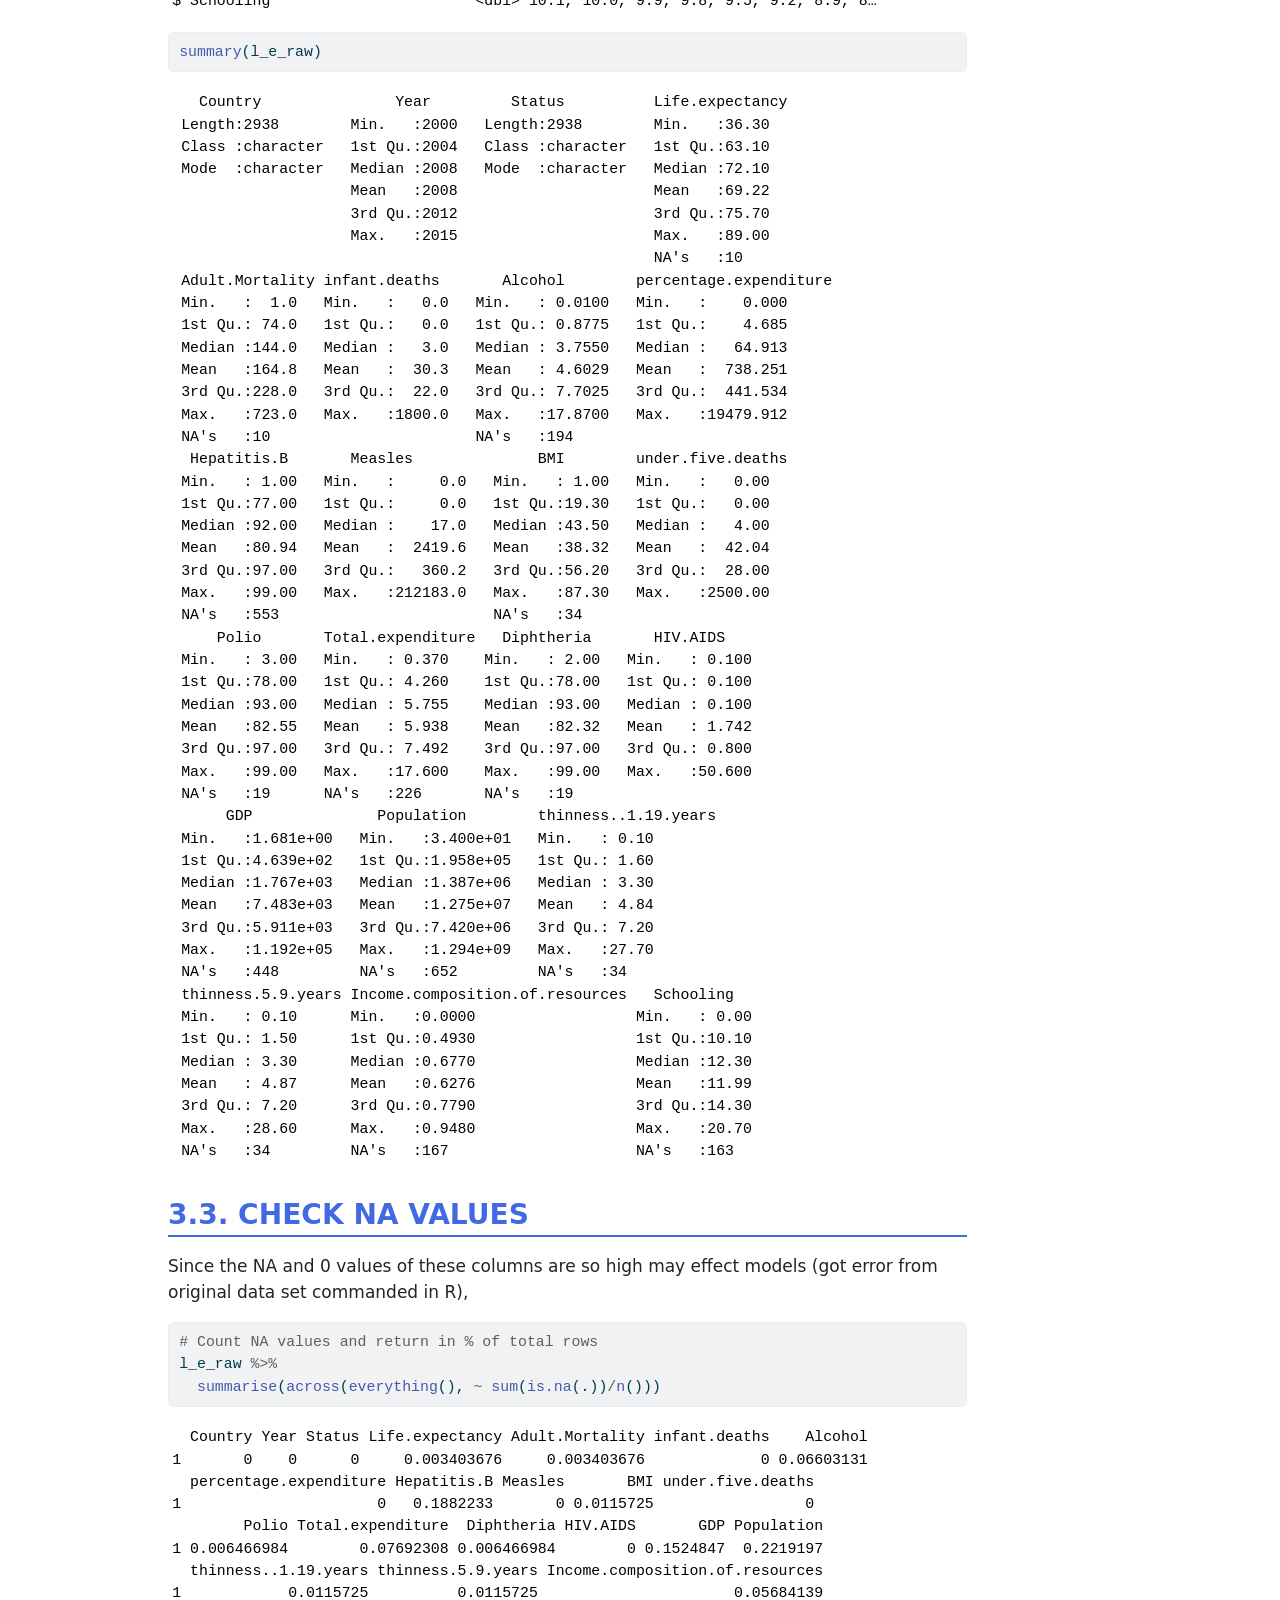
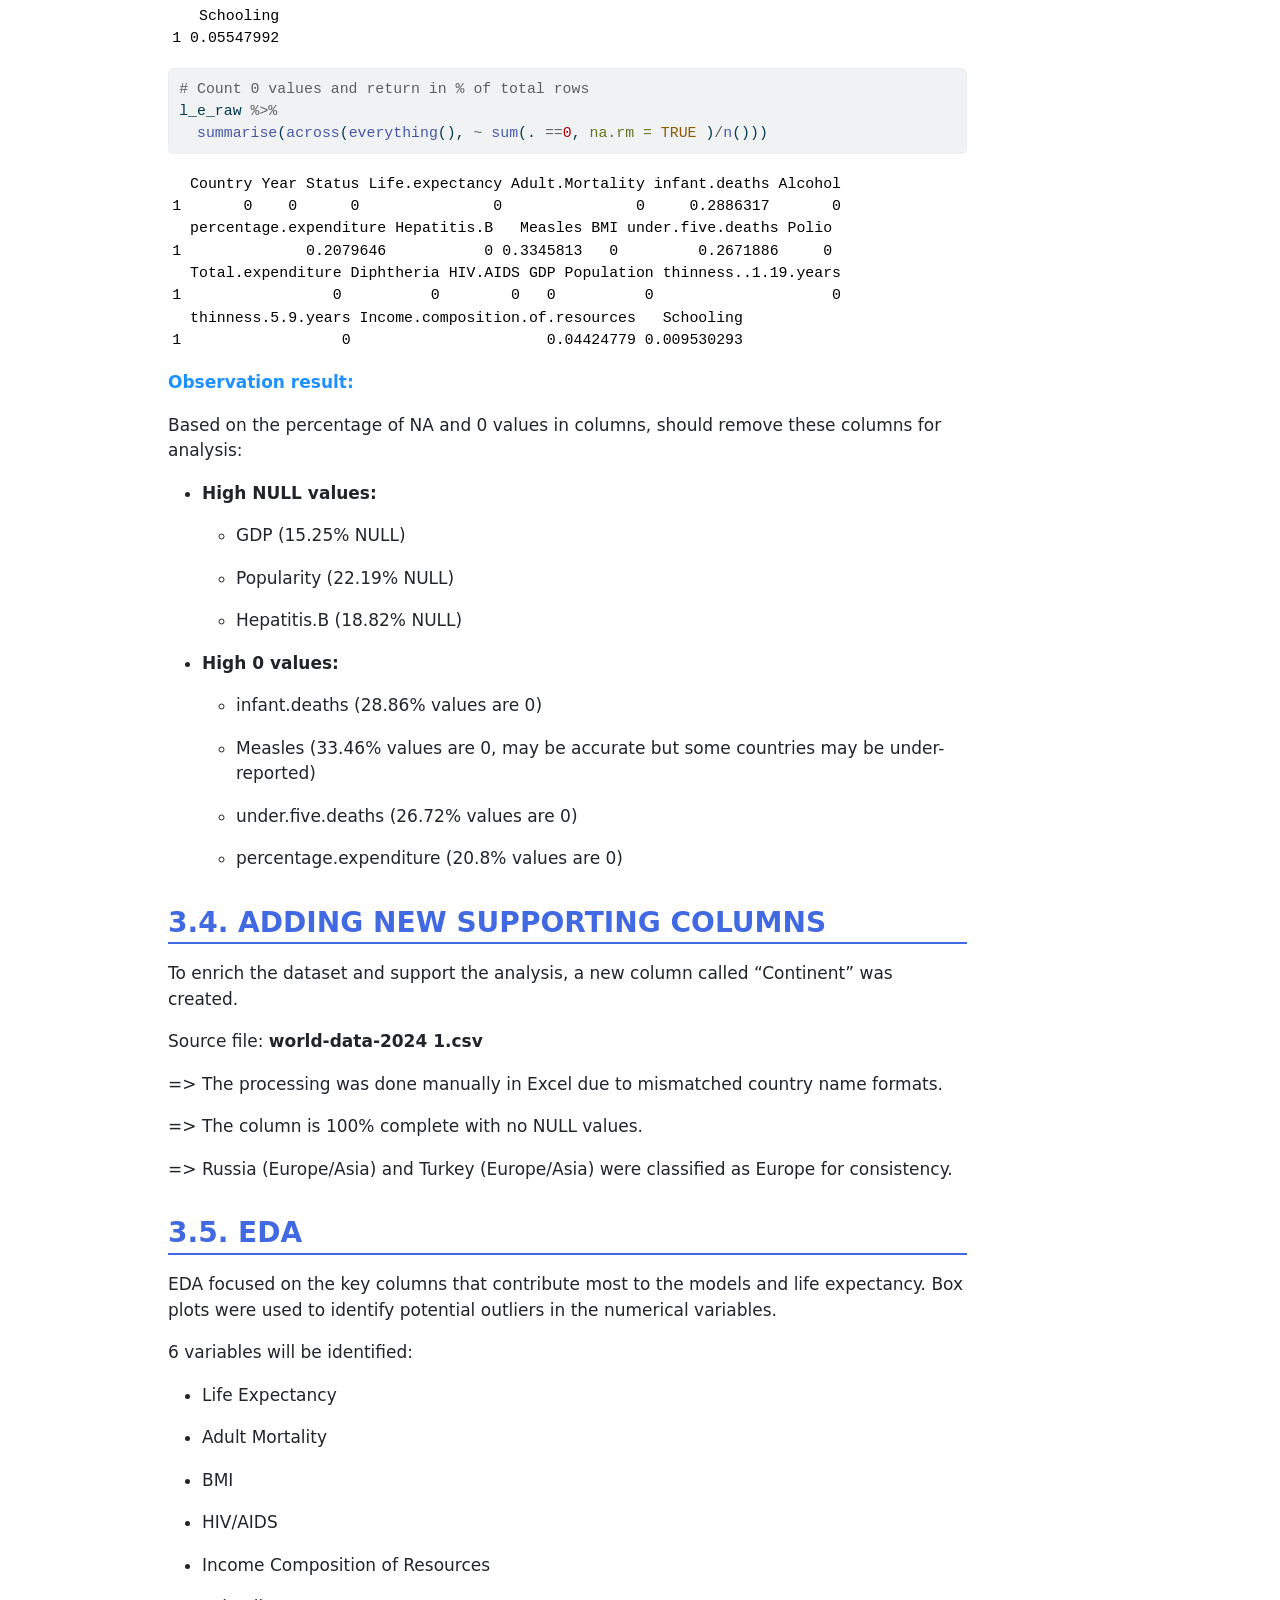
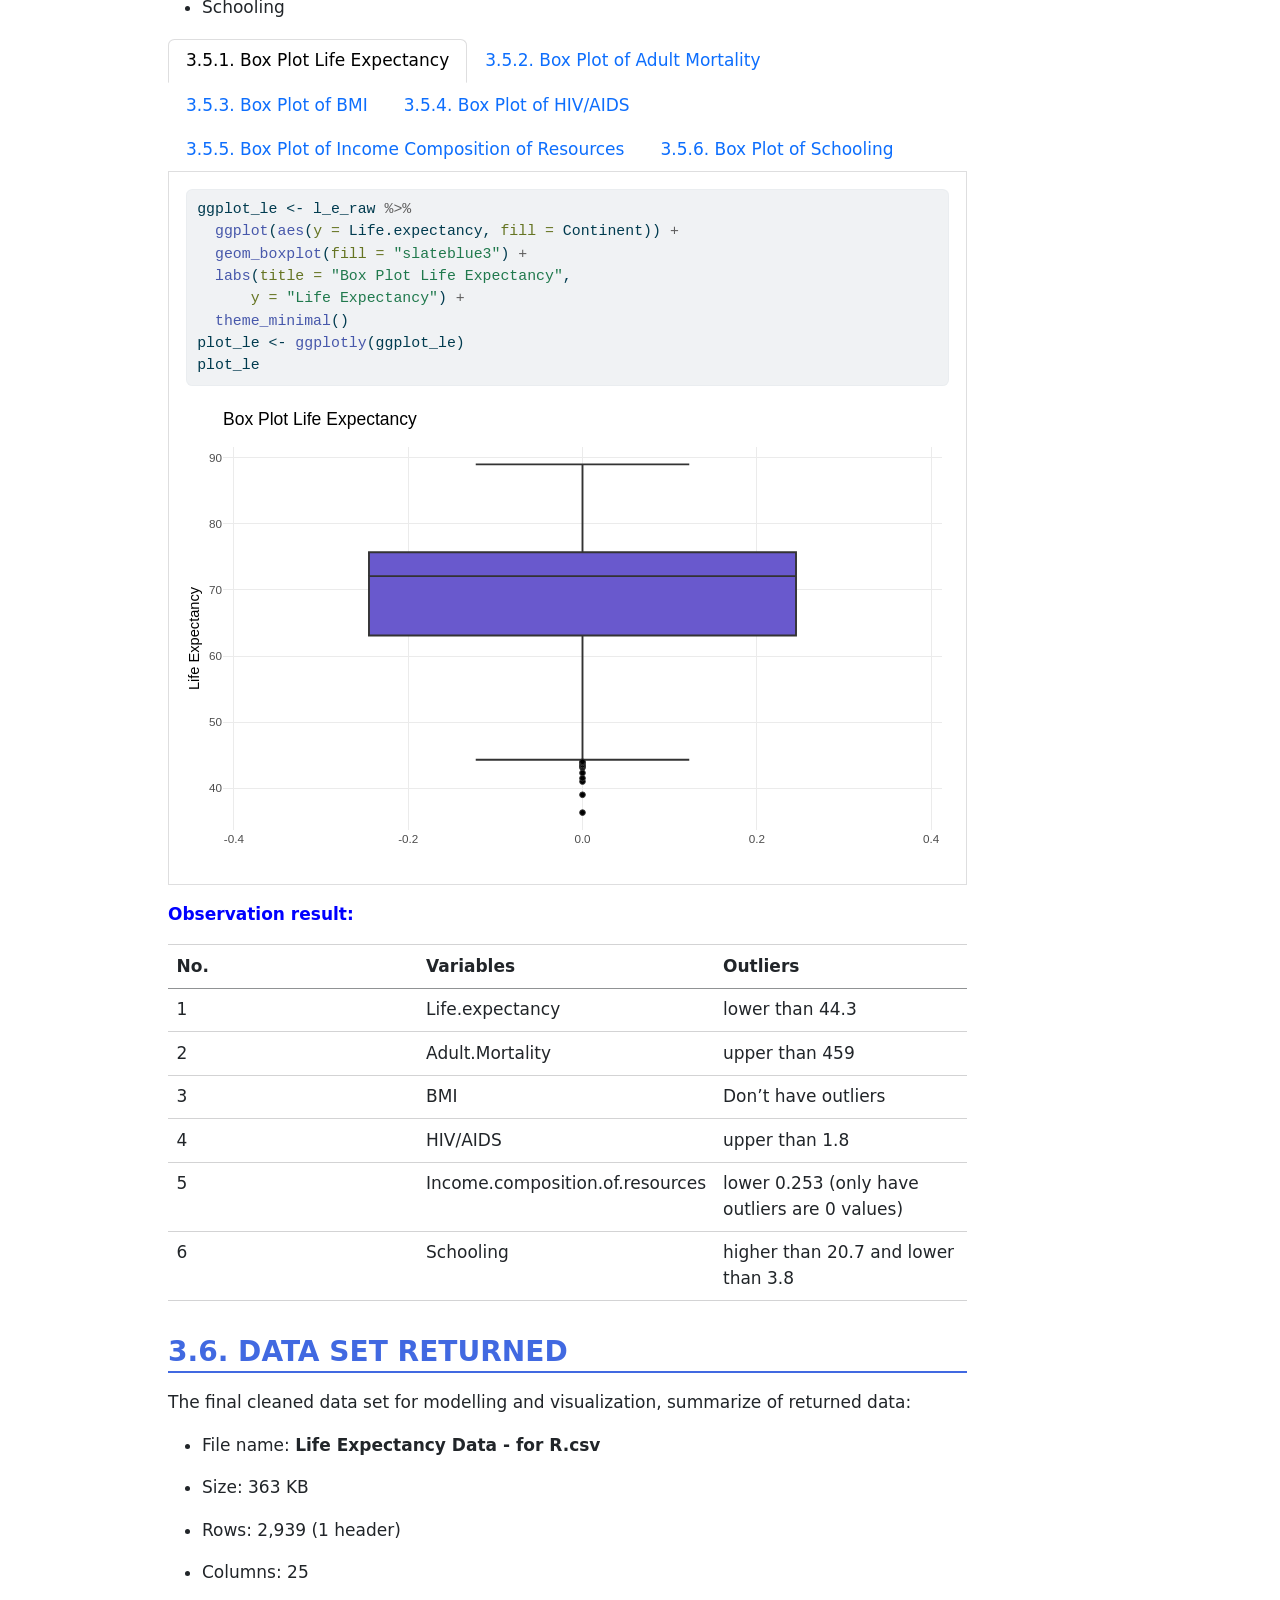
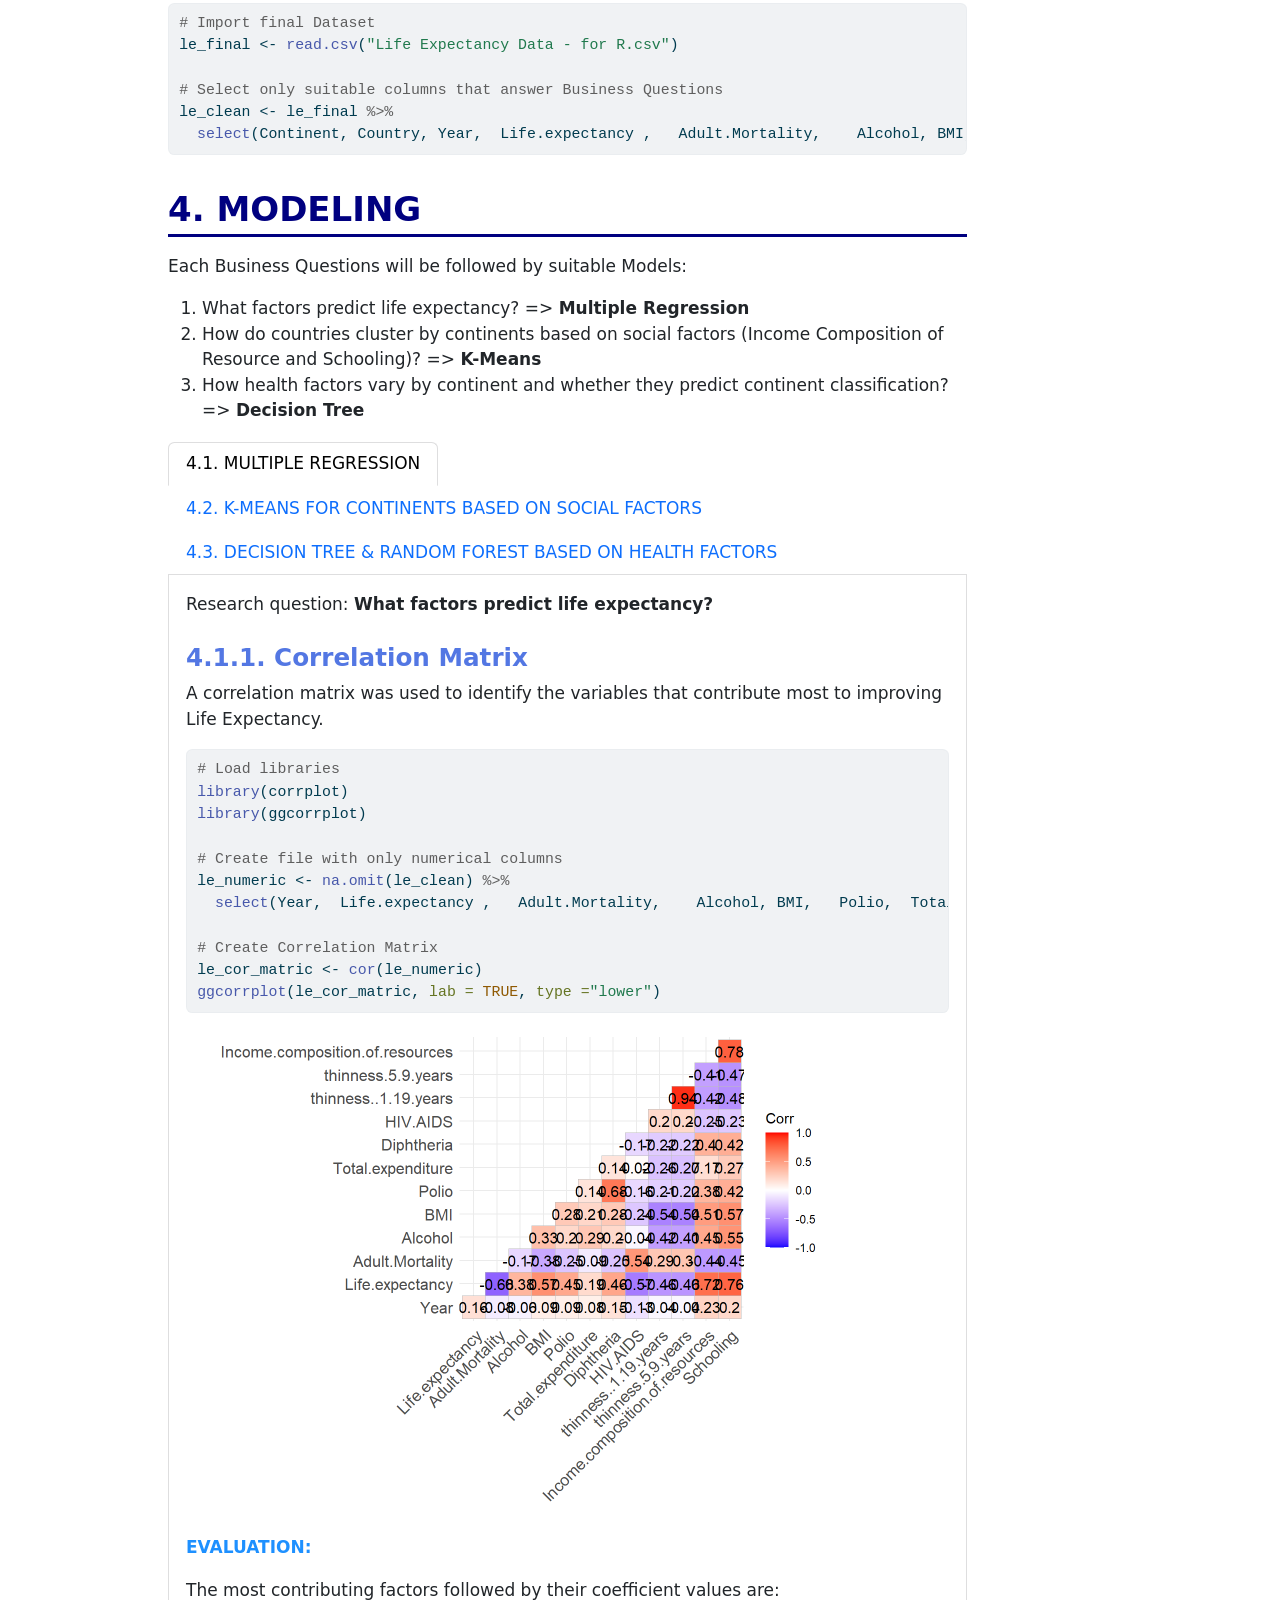
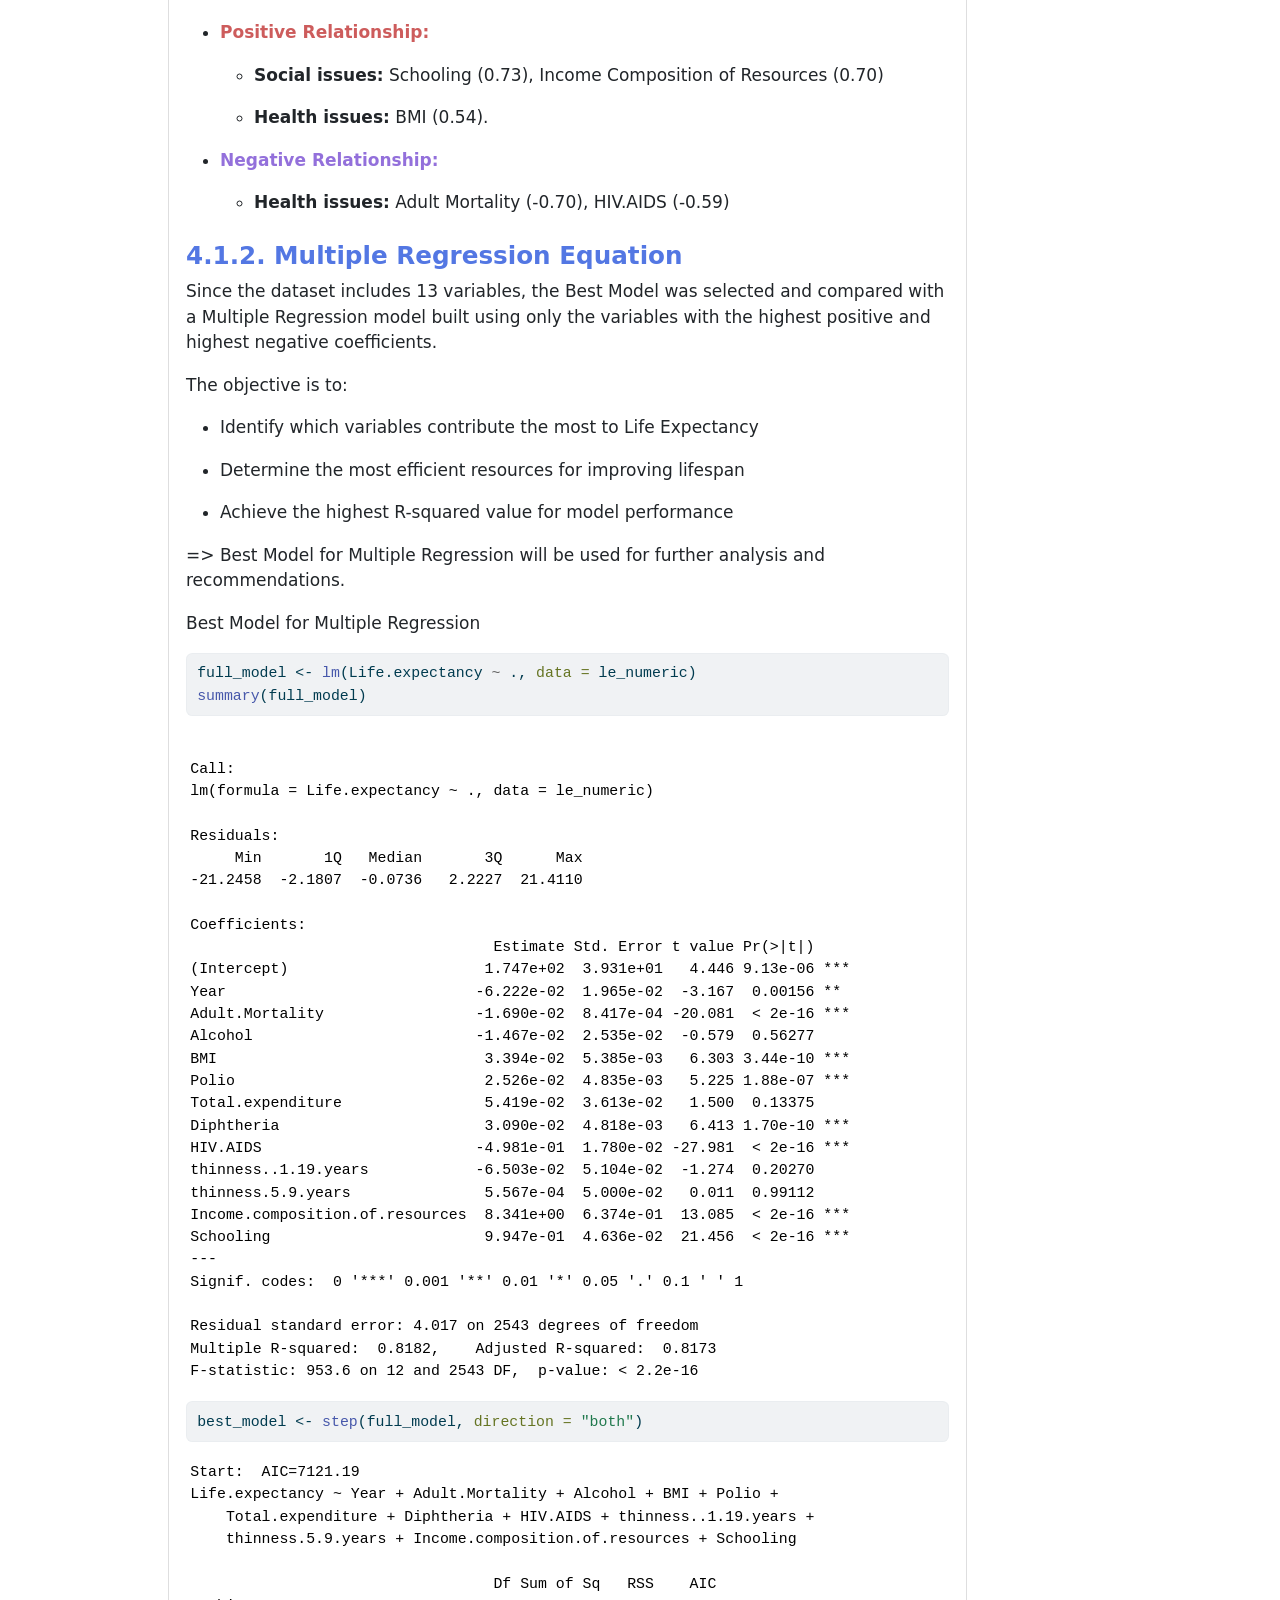
==== commit 6c2d7b7b: "upload projects folder" ====
--- a/projects/420 - Final Project - Dinh Anh Giang.html
+++ b/projects/420 - Final Project - Dinh Anh Giang.html
@@ -508,7 +508,7 @@
 <section id="data-preperation" class="level1">
 <h1>3. DATA PREPERATION</h1>
 <ul>
-<li><p>Data set name: <code>Life Expectancy Data.csv</code></p></li>
+<li><p>Data set name: <code>your_dataset.csv</code></p></li>
 <li><p>Source: <a href="https://www.kaggle.com/datasets/kumarajarshi/life-expectancy-who" class="uri">https://www.kaggle.com/datasets/kumarajarshi/life-expectancy-who</a></p></li>
 <li><p>How:</p>
 <ul>
@@ -2078,4 +2078,4 @@
 
 
 
-</body></html>
+</body></html>
